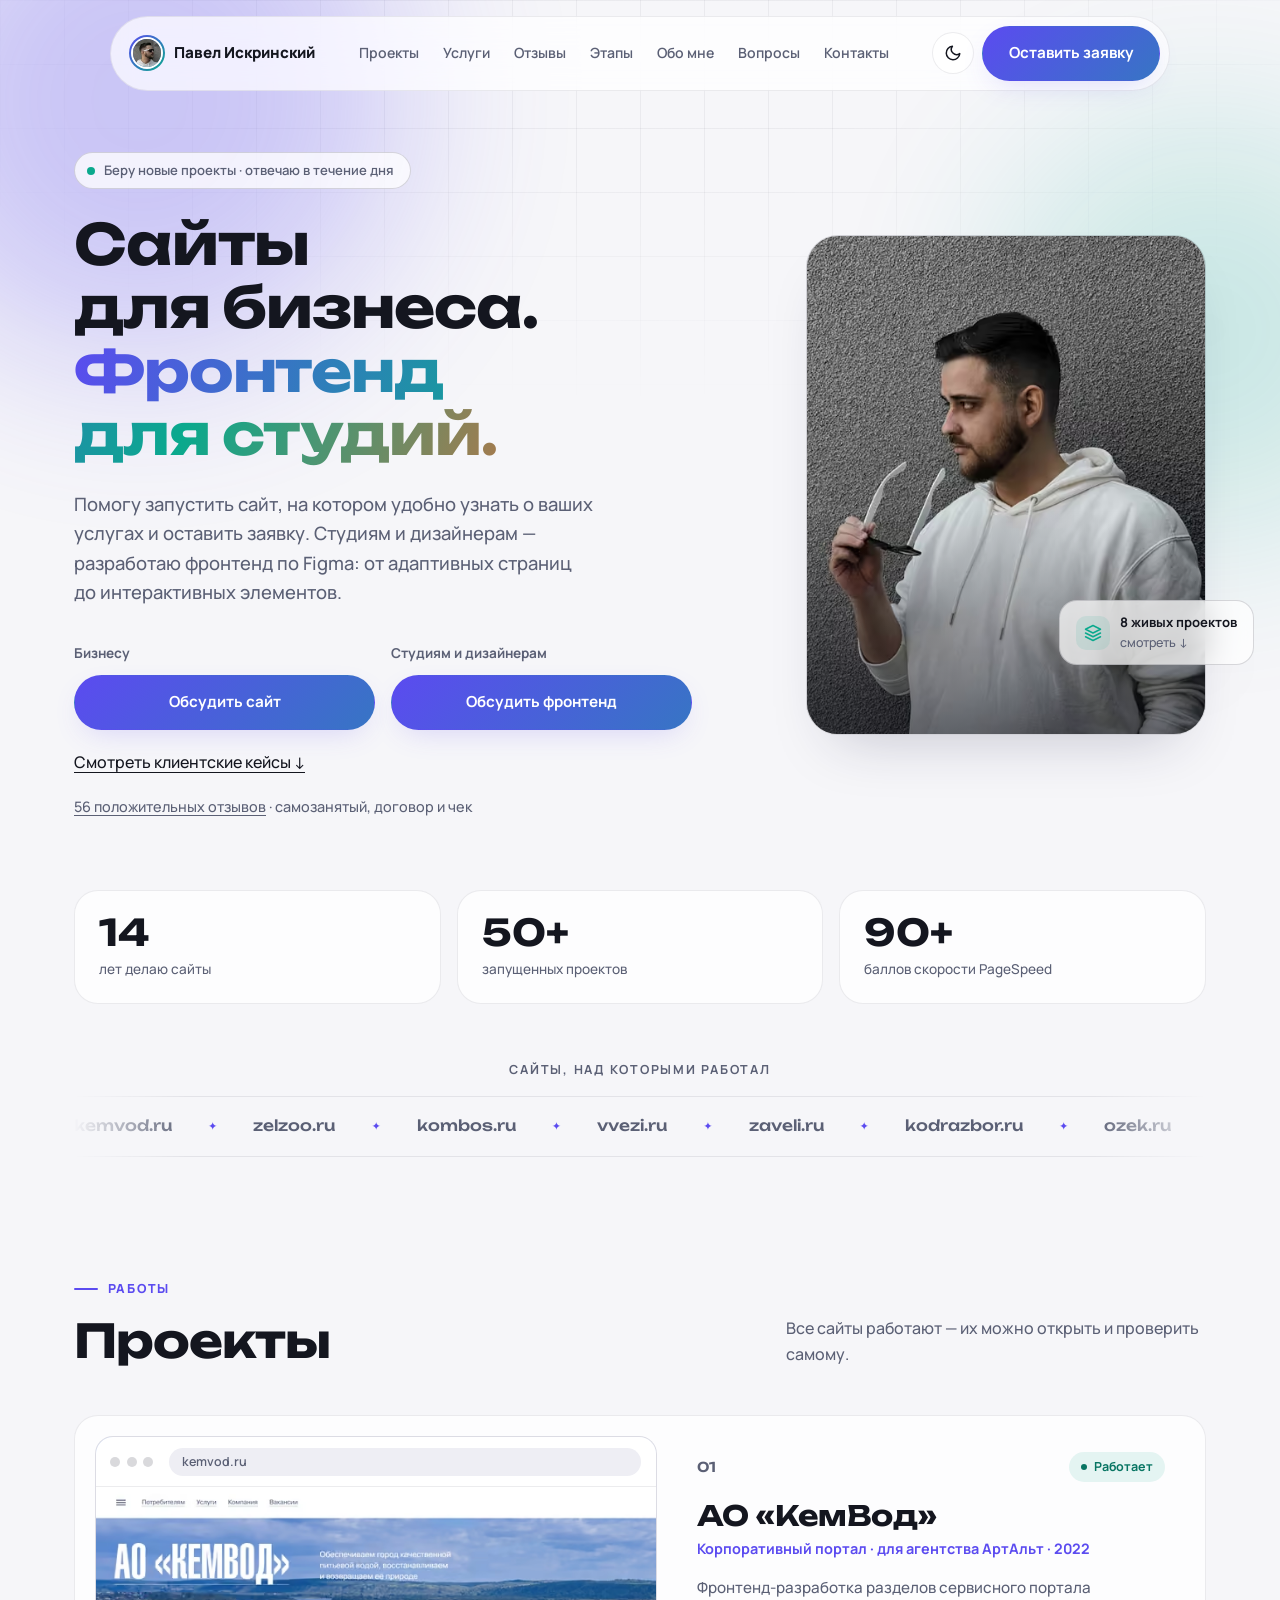
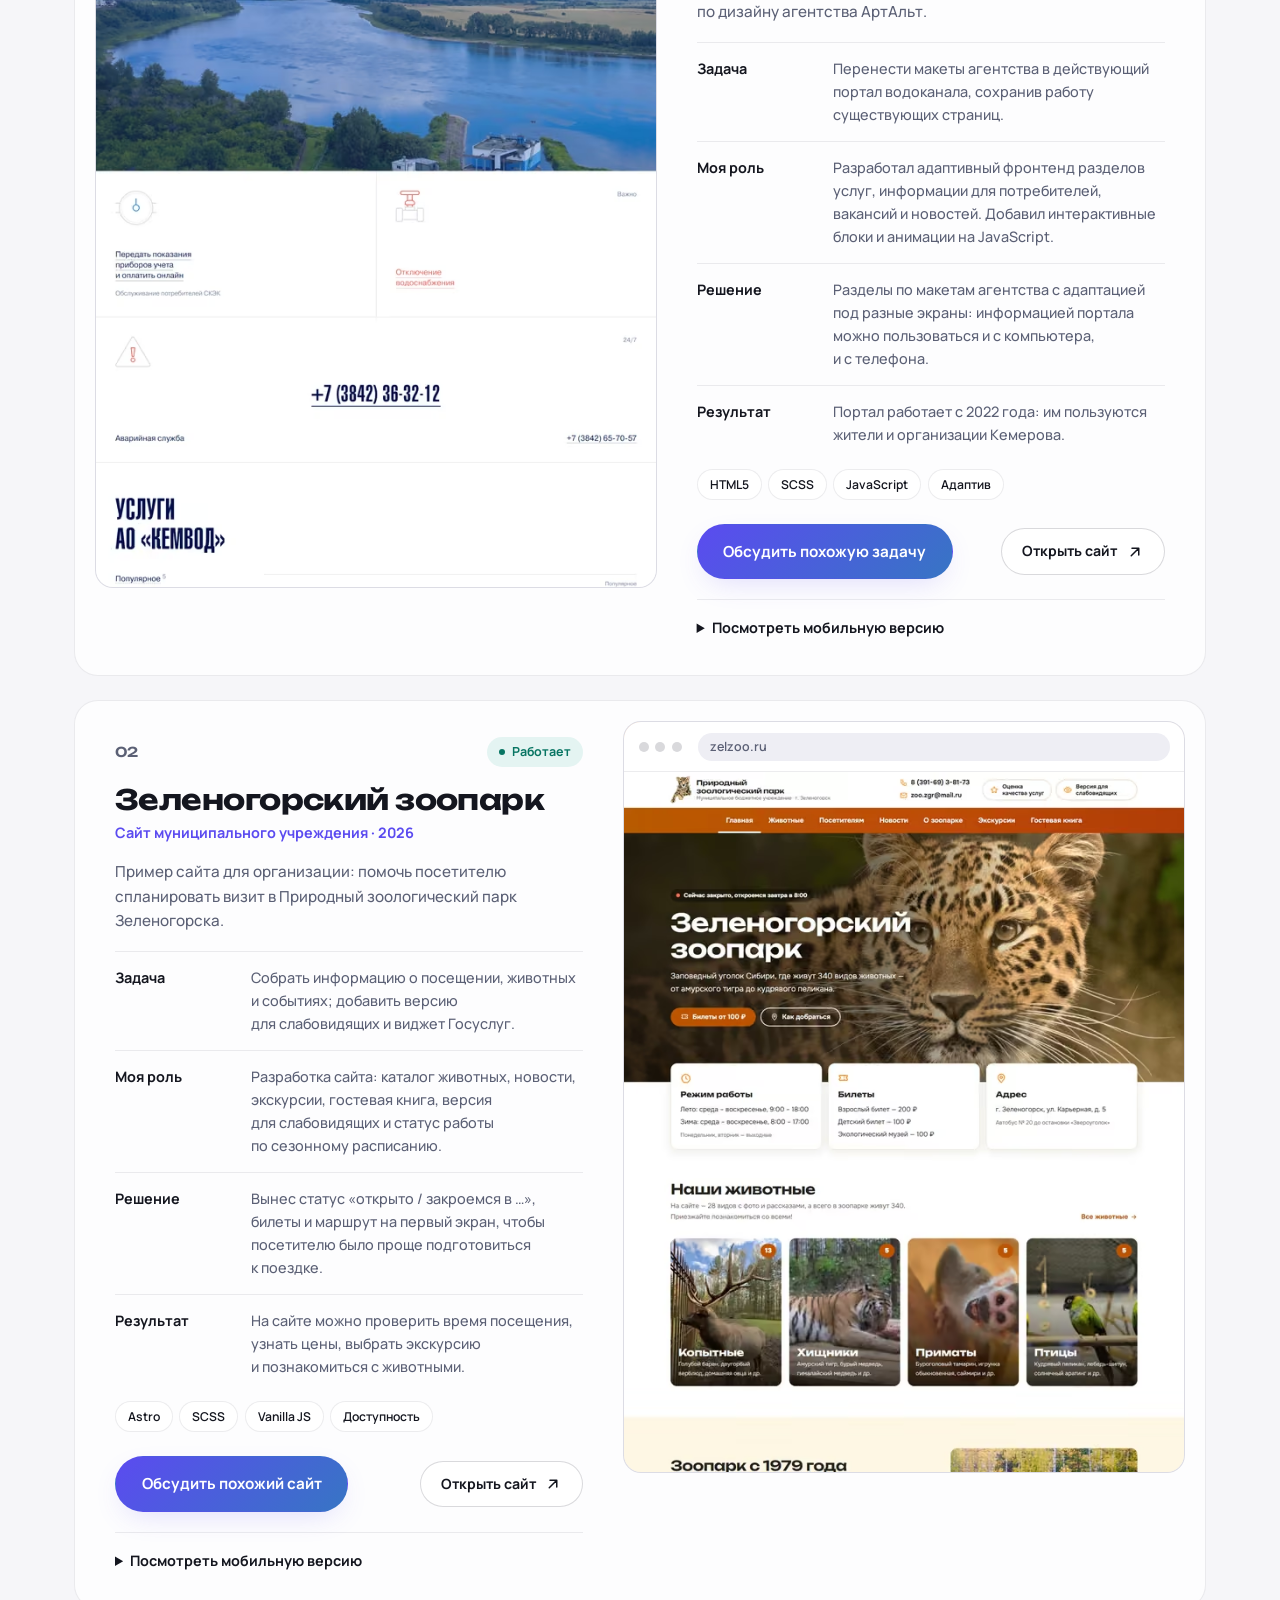
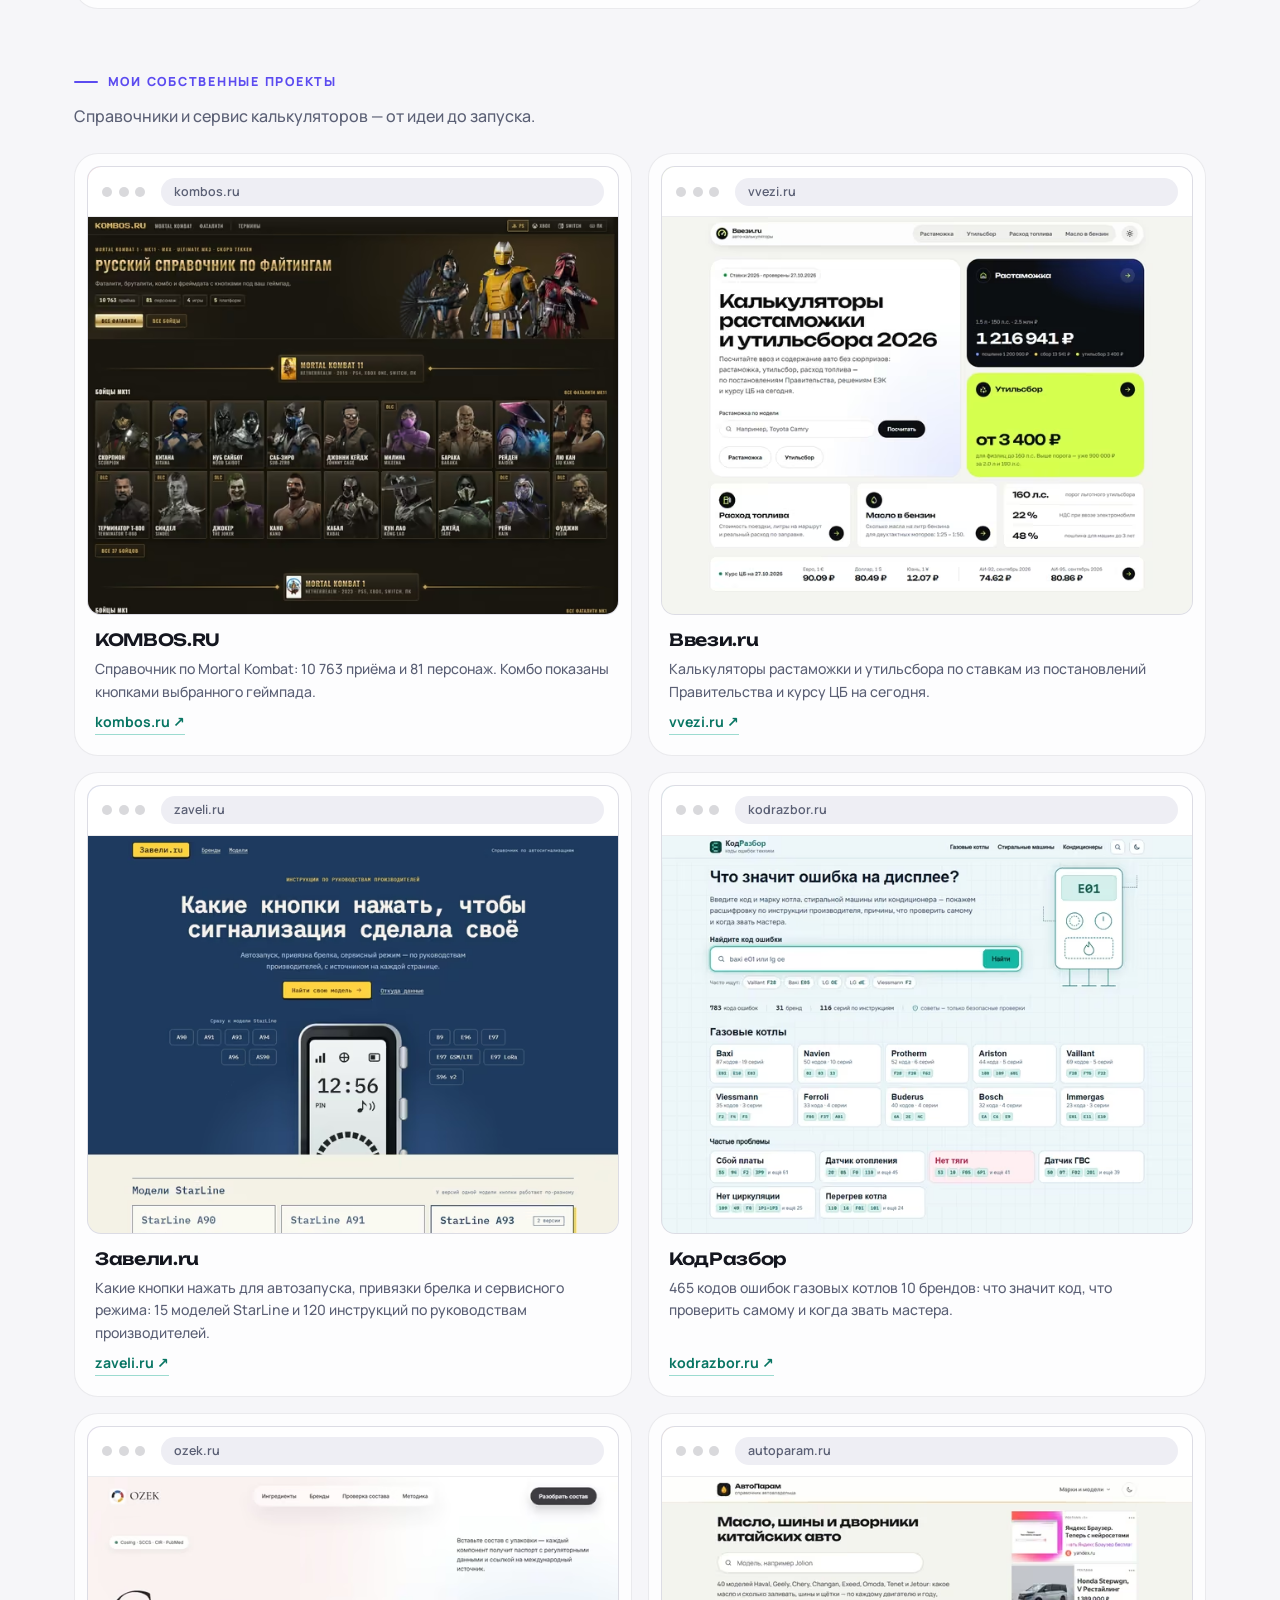
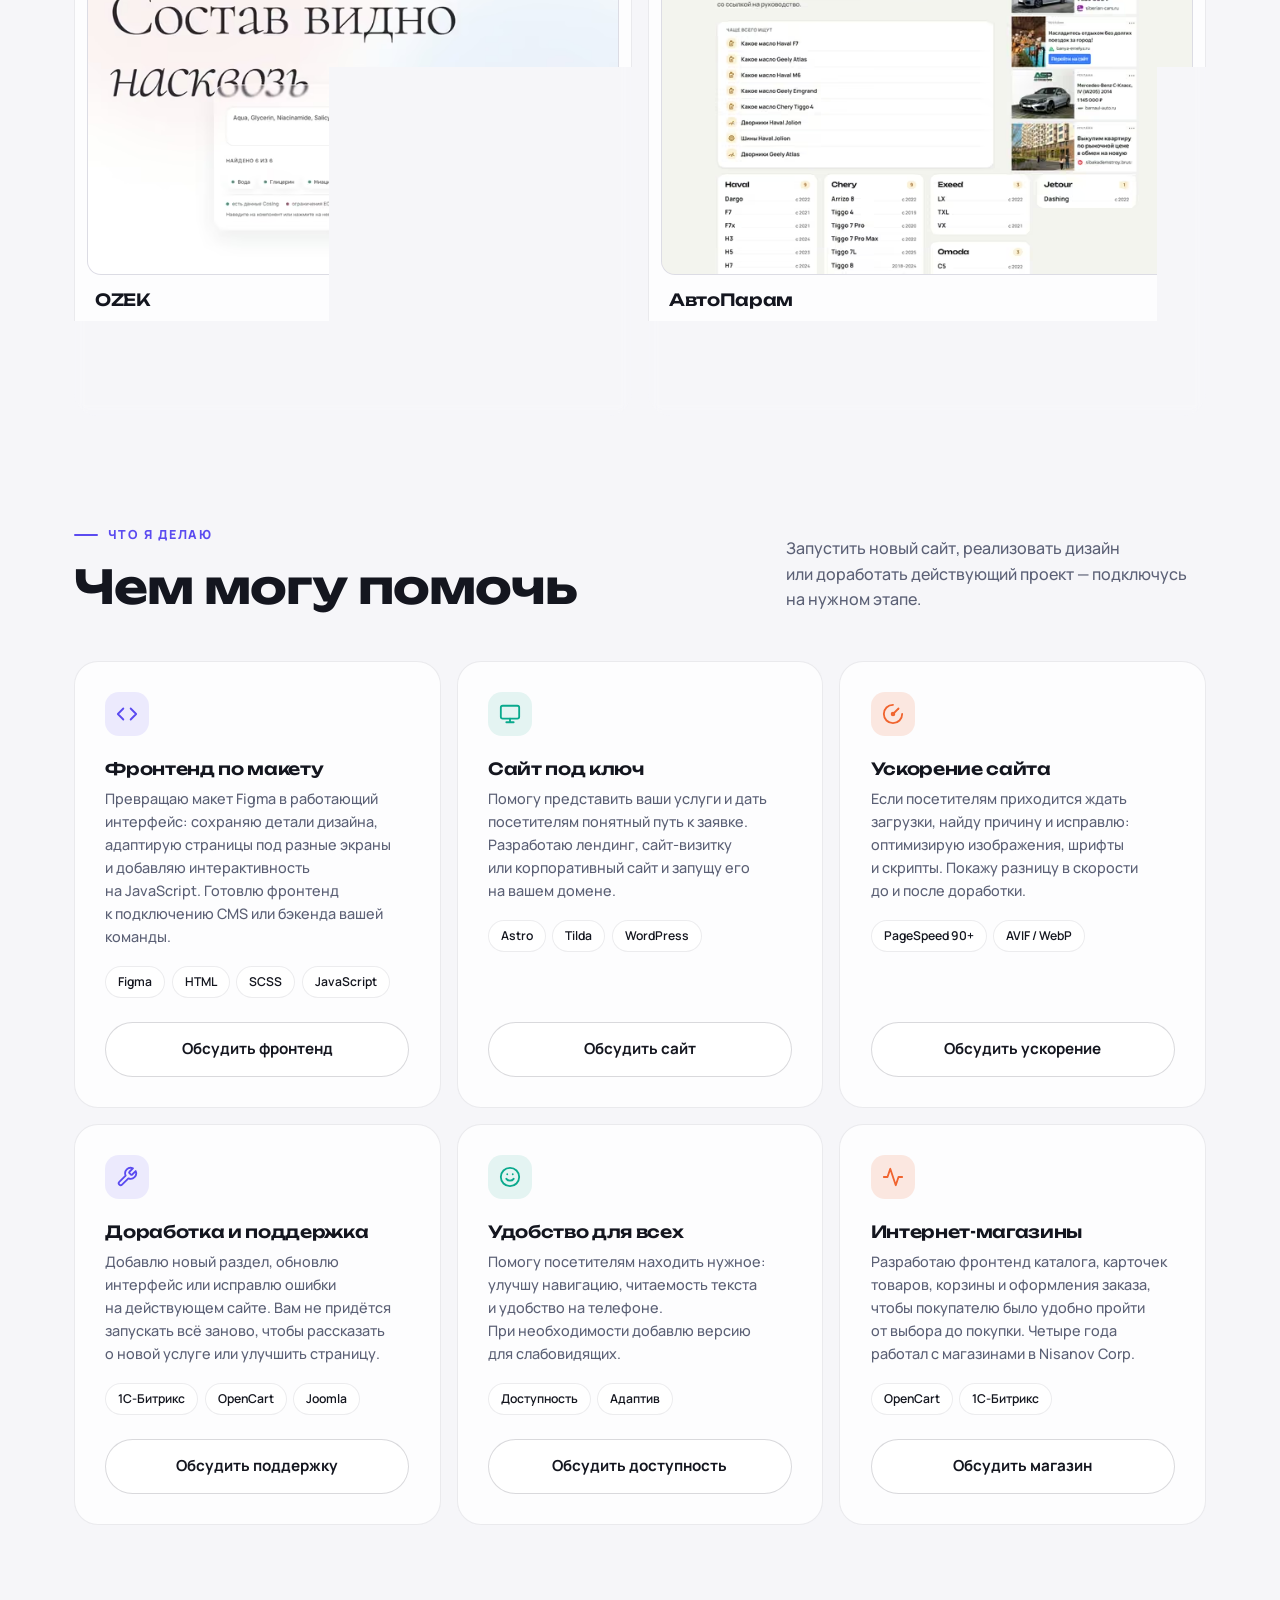
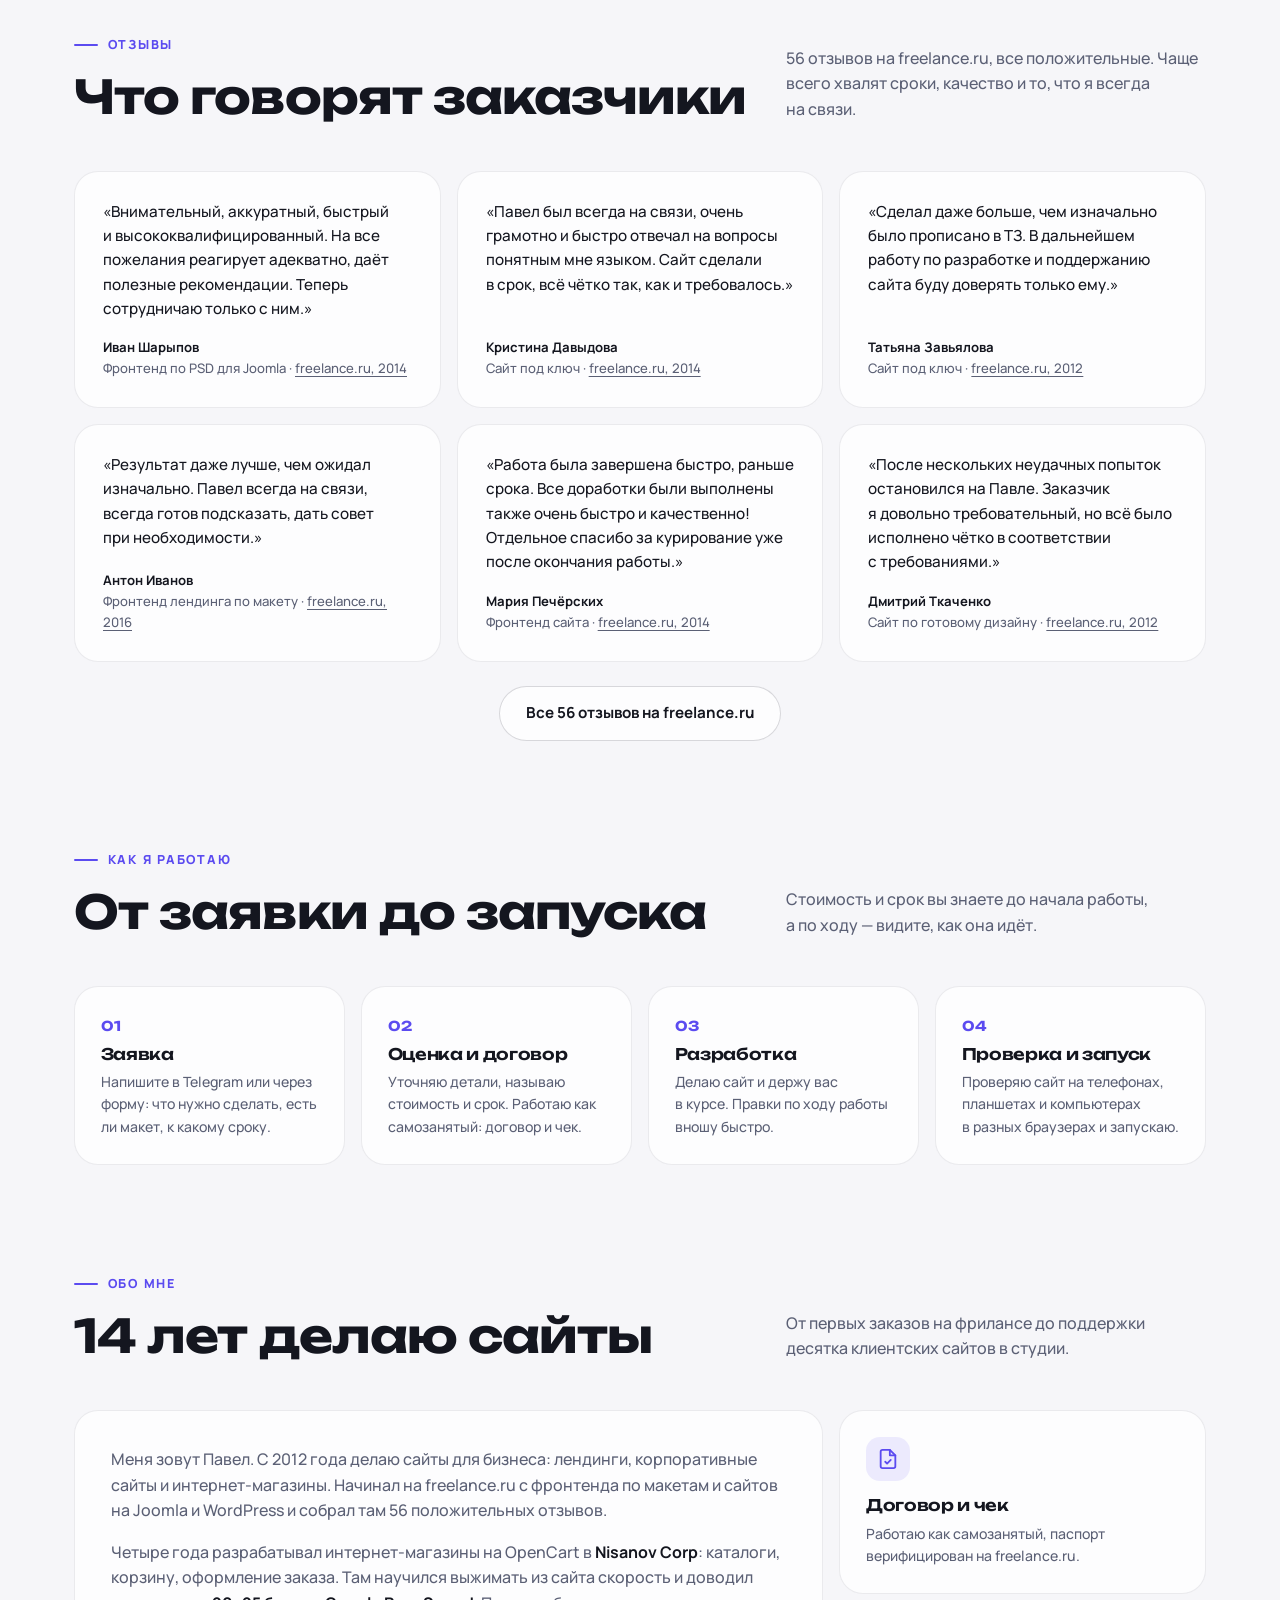
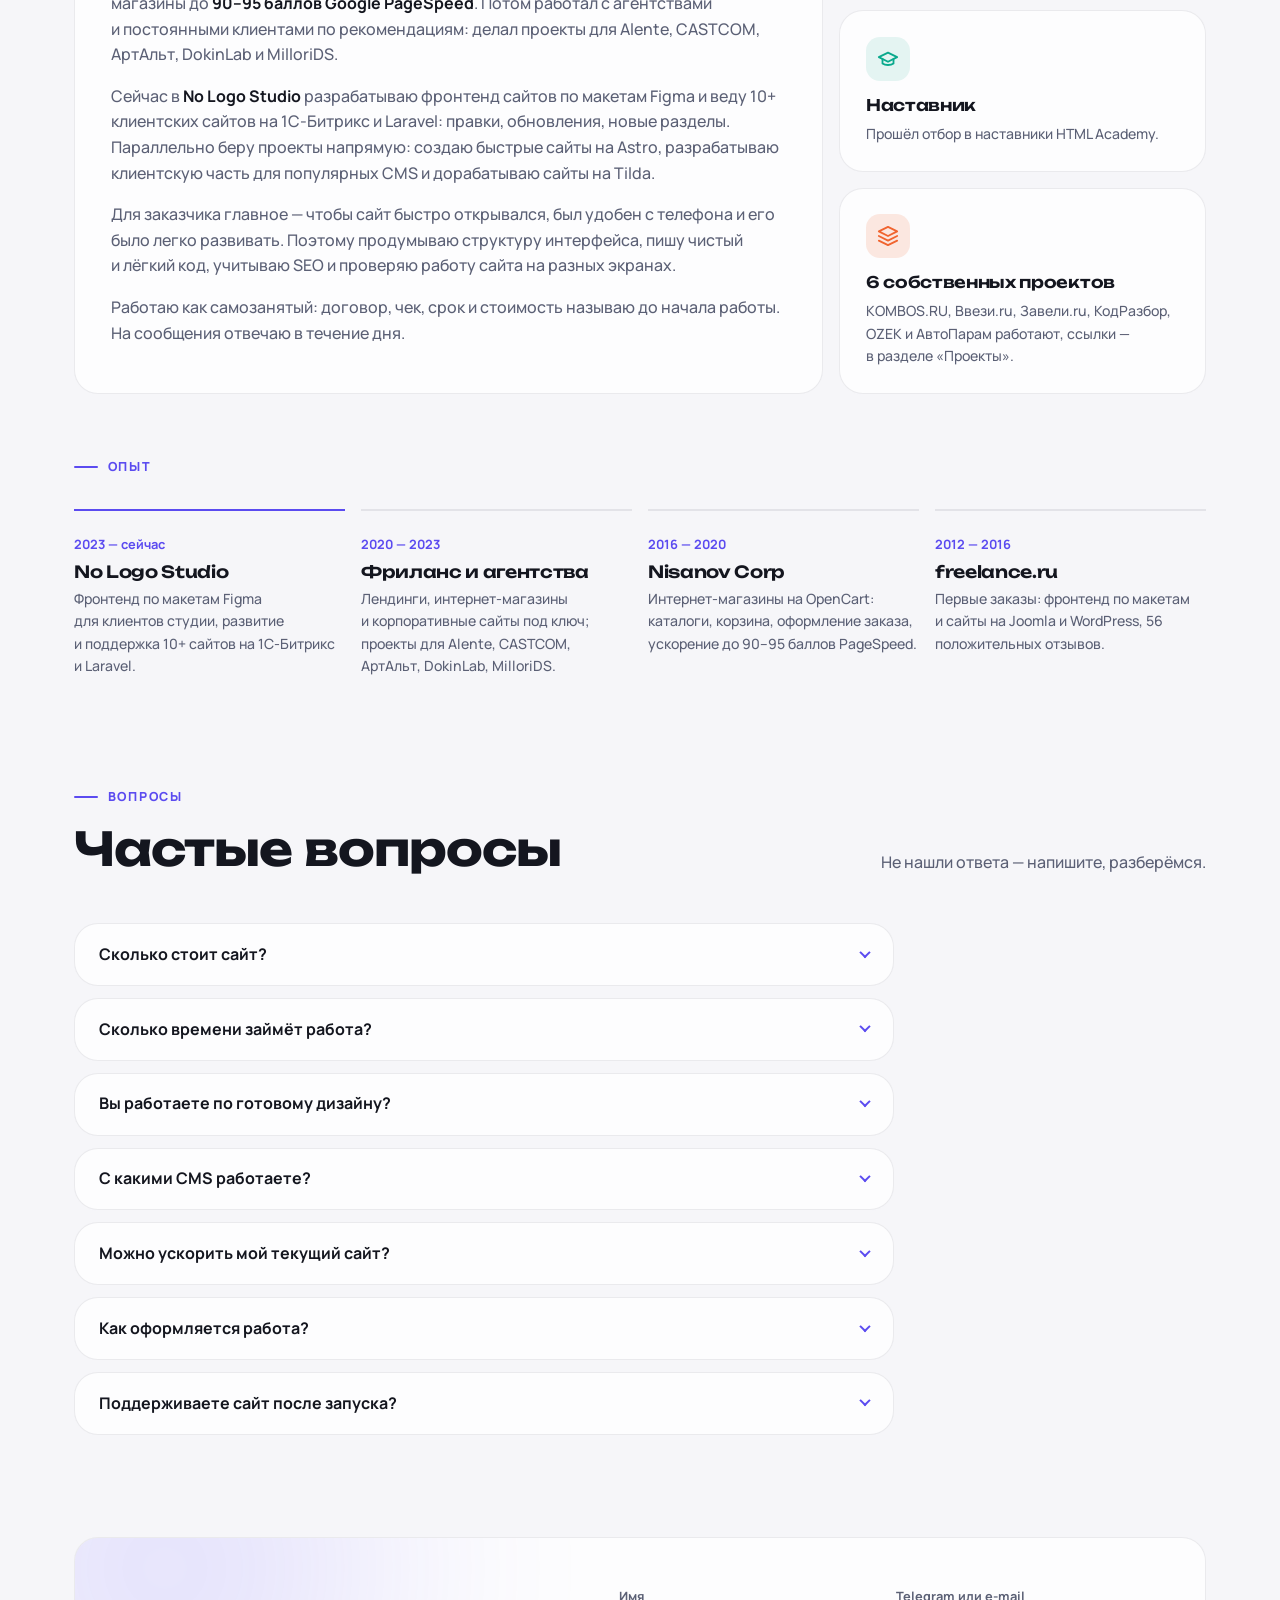
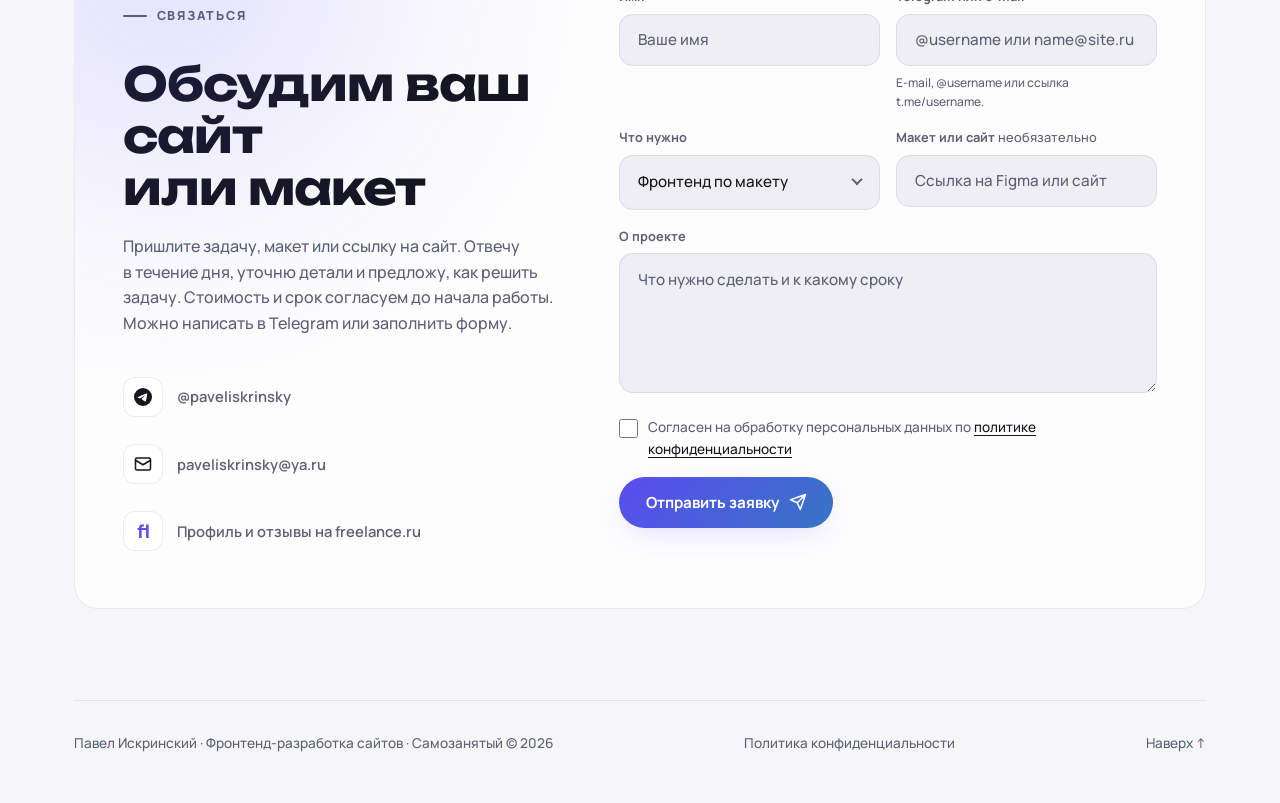
==== index.html @ d99a7ba1 "Initial commit" ====
<!DOCTYPE html>
<html lang="ru">

<head>
  <meta charset="UTF-8" />
  <meta name="viewport" content="width=device-width, initial-scale=1.0" />
  <meta name="yandex-verification" content="9e1ea6bf9543cc54" />
  <title>Павел Искринский — фронтенд-разработчик</title>
  <meta name="description"
    content="Фронтенд-разработка сайтов для бизнеса и студий: адаптивные интерфейсы по Figma, JavaScript, сайты под ключ, доработка и поддержка. 14 лет опыта." />
  <link rel="canonical" href="https://paveliskrinsky.github.io/" />
  <meta property="og:type" content="website" />
  <meta property="og:locale" content="ru_RU" />
  <meta property="og:site_name" content="Павел Искринский" />
  <meta property="og:url" content="https://paveliskrinsky.github.io/" />
  <meta property="og:title" content="Павел Искринский — фронтенд-разработчик" />
  <meta property="og:description" content="Фронтенд для бизнеса и студий: сайты под ключ, адаптивные интерфейсы по Figma, JavaScript и поддержка действующих сайтов. 14 лет опыта." />
  <meta property="og:image" content="https://paveliskrinsky.github.io/img/og.jpg" />
  <meta property="og:image:width" content="1200" />
  <meta property="og:image:height" content="630" />
  <meta property="og:image:alt" content="Павел Искринский — фронтенд-разработчик" />
  <meta name="twitter:card" content="summary_large_image" />
  <script type="application/ld+json">
    {
      "@context": "https://schema.org",
      "@type": "Person",
      "name": "Павел Искринский",
      "jobTitle": "Фронтенд-разработчик",
      "url": "https://paveliskrinsky.github.io/",
      "image": "https://paveliskrinsky.github.io/img/avatar-800.jpg",
      "email": "mailto:paveliskrinsky@ya.ru",
      "address": { "@type": "PostalAddress", "addressLocality": "Новосибирск", "addressCountry": "RU" },
      "knowsAbout": ["HTML", "CSS", "SCSS", "JavaScript", "Astro", "Figma", "1С-Битрикс"],
      "sameAs": [
        "https://github.com/paveliskrinsky",
        "https://t.me/paveliskrinsky",
        "https://career.habr.com/paveliskrinsky",
        "https://novosibirsk.hh.ru/resume/5fbd71fcff112b6d4a0039ed1f4979586a6947"
      ]
    }
  </script>
  <script type="application/ld+json">
    {
      "@context": "https://schema.org",
      "@type": "FAQPage",
      "mainEntity": [
        {
          "@type": "Question",
          "name": "Сколько стоит сайт?",
          "acceptedAnswer": {
            "@type": "Answer",
            "text": "Зависит от объёма: сколько страниц, насколько сложный дизайн, нужны ли интеграции. Пришлите задачу или макет — назову стоимость и срок до начала работы."
          }
        },
        {
          "@type": "Question",
          "name": "Сколько времени займёт работа?",
          "acceptedAnswer": {
            "@type": "Answer",
            "text": "Срок называю вместе со стоимостью и придерживаюсь его — в отзывах заказчики чаще всего отмечают, что всё сделано в срок."
          }
        },
        {
          "@type": "Question",
          "name": "Вы работаете по готовому дизайну?",
          "acceptedAnswer": {
            "@type": "Answer",
            "text": "Да, разрабатываю клиентскую часть сайта по макетам Figma и Photoshop: адаптивные страницы, интерфейсы и интерактивные элементы. Если макета пока нет, напишите, обсудим варианты."
          }
        },
        {
          "@type": "Question",
          "name": "С какими CMS работаете?",
          "acceptedAnswer": {
            "@type": "Answer",
            "text": "Разрабатываю фронтенд по макетам и готовлю клиентскую часть для интеграции с 1С-Битрикс, Laravel, OpenCart, WordPress и Joomla. Создаю быстрые статические сайты на Astro и дорабатываю сайты на Tilda."
          }
        },
        {
          "@type": "Question",
          "name": "Можно ускорить мой текущий сайт?",
          "acceptedAnswer": {
            "@type": "Answer",
            "text": "Да. Разбираю, что мешает загрузке, и исправляю. Интернет-магазины в Nisanov Corp доводил до 90–95 баллов Google PageSpeed."
          }
        },
        {
          "@type": "Question",
          "name": "Как оформляется работа?",
          "acceptedAnswer": {
            "@type": "Answer",
            "text": "Работаю как самозанятый: заключаем договор, после оплаты вы получаете чек. Живу в Новосибирске и работаю удалённо с заказчиками из любого города."
          }
        },
        {
          "@type": "Question",
          "name": "Поддерживаете сайт после запуска?",
          "acceptedAnswer": {
            "@type": "Answer",
            "text": "Да: правки, обновления и новые разделы. С частью заказчиков работаю годами."
          }
        }
      ]
    }
  </script>
  <link rel="icon" href="favicon.ico" sizes="48x48" />
  <link rel="icon" href="favicon.svg" type="image/svg+xml" />
  <link rel="apple-touch-icon" href="apple-touch-icon.png" />
  <link rel="manifest" href="site.webmanifest" />
  <meta name="theme-color" content="#0f1117" />
  <link rel="preload" href="fonts/unbounded-cyrillic.woff2" as="font" type="font/woff2" crossorigin />
  <link rel="preload" as="image" type="image/avif" imagesrcset="img/avatar-480.avif 480w, img/avatar-560.avif 560w, img/avatar-800.avif 800w" imagesizes="(max-width: 1000px) 300px, 400px" media="(min-width: 641px)" fetchpriority="high" />

  <!-- Yandex.Metrika counter -->
  <script>
    (function (m, e, t, r, i, k, a) {
      m[i] = m[i] || function () { (m[i].a = m[i].a || []).push(arguments) };
      m[i].l = 1 * new Date();
      for (var j = 0; j < document.scripts.length; j++) { if (document.scripts[j].src === r) { return; } }
      k = e.createElement(t), a = e.getElementsByTagName(t)[0], k.async = 1, k.src = r, a.parentNode.insertBefore(k, a)
    })(window, document, 'script', 'https://mc.yandex.ru/metrika/tag.js?id=113365152', 'ym');
    ym(113365152, 'init', { ssr: true, webvisor: true, clickmap: true, ecommerce: "dataLayer", referrer: document.referrer, url: location.href, accurateTrackBounce: true, trackLinks: true });
  </script>
  <!-- /Yandex.Metrika counter -->

  <script>
    document.documentElement.classList.add('js');
    try {
      const t = localStorage.getItem('theme');
      if (t === 'light' || t === 'dark') document.documentElement.dataset.theme = t;
    } catch (e) {}
  </script>

  <style>
    @font-face {
      font-family: 'Manrope';
      font-style: normal;
      font-weight: 500 800;
      font-display: swap;
      src: url(fonts/manrope-cyrillic.woff2) format('woff2');
      unicode-range: U+0301, U+0400-045F, U+0490-0491, U+04B0-04B1, U+2116;
    }

    @font-face {
      font-family: 'Manrope';
      font-style: normal;
      font-weight: 500 800;
      font-display: swap;
      src: url(fonts/manrope-latin.woff2) format('woff2');
      unicode-range: U+0000-00FF, U+0131, U+0152-0153, U+02BB-02BC, U+02C6, U+02DA, U+02DC, U+0304, U+0308, U+0329, U+2000-206F, U+20AC, U+2122, U+2191, U+2193, U+2212, U+2215, U+FEFF, U+FFFD;
    }

    @font-face {
      font-family: 'Unbounded';
      font-style: normal;
      font-weight: 500 700;
      font-display: swap;
      src: url(fonts/unbounded-cyrillic.woff2) format('woff2');
      unicode-range: U+0301, U+0400-045F, U+0490-0491, U+04B0-04B1, U+2116;
    }

    @font-face {
      font-family: 'Unbounded';
      font-style: normal;
      font-weight: 500 700;
      font-display: swap;
      src: url(fonts/unbounded-latin.woff2) format('woff2');
      unicode-range: U+0000-00FF, U+0131, U+0152-0153, U+02BB-02BC, U+02C6, U+02DA, U+02DC, U+0304, U+0308, U+0329, U+2000-206F, U+20AC, U+2122, U+2191, U+2193, U+2212, U+2215, U+FEFF, U+FFFD;
    }

    @font-face {
      font-family: 'Manrope Fallback';
      src: local('Arial');
      size-adjust: 103.06%;
      ascent-override: 103.44%;
      descent-override: 29.11%;
      line-gap-override: 0%;
    }

    @font-face {
      font-family: 'Unbounded Fallback';
      src: local('Arial');
      size-adjust: 141.22%;
      ascent-override: 70.46%;
      descent-override: 17.35%;
      line-gap-override: 0%;
    }

    :root {
      color-scheme: dark;
      --bg: light-dark(#f6f6f9, #0f1117);
      --bg-soft: light-dark(#eeeef4, #13161f);
      --surface: light-dark(rgba(255, 255, 255, .75), rgba(255, 255, 255, .035));
      --surface-strong: light-dark(#ffffff, #171b26);
      --border: light-dark(rgba(20, 22, 40, .08), rgba(255, 255, 255, .08));
      --border-strong: light-dark(rgba(20, 22, 40, .16), rgba(255, 255, 255, .16));
      --text: light-dark(#14161f, #eef0f6);
      --muted: light-dark(#5b6075, #9097ab);
      --accent: light-dark(#5b4bf0, #8b7bff);
      --accent2: light-dark(#0aa98d, #2fe0c0);
      --accent2-text: light-dark(#087563, #2fe0c0);
      --accent3: light-dark(#f0642f, #ff8a5c);
      --accent-soft: light-dark(rgba(91, 75, 240, .1), rgba(139, 123, 255, .14));
      --accent2-soft: light-dark(rgba(10, 169, 141, .1), rgba(47, 224, 192, .12));
      --glow: light-dark(rgba(91, 75, 240, .22), rgba(139, 123, 255, .35));
      --nav-bg: light-dark(rgba(255, 255, 255, .72), rgba(19, 22, 31, .72));
      --grid-line: light-dark(rgba(20, 22, 40, .05), rgba(255, 255, 255, .045));
      --shadow: 0 30px 60px -30px light-dark(rgba(30, 30, 70, .25), rgba(0, 0, 0, .6));
      --on-accent: #ffffff;
      --btn-from: #5b4bf0;
      --btn-to: light-dark(#3775c4, #3556e0);
      --radius: 24px;
      --radius-sm: 14px;
      --ease: cubic-bezier(.2, .7, .2, 1);
      --max-w: 1180px;
      --font-head: 'Unbounded', 'Unbounded Fallback', 'Manrope', system-ui, sans-serif;
    }

    @media (prefers-color-scheme: light) {
      :root:not([data-theme="dark"]) {
        color-scheme: light;
      }
    }

    :root[data-theme="light"] {
      color-scheme: light;
    }

    *,
    *::before,
    *::after {
      box-sizing: border-box;
      margin: 0;
      padding: 0;
    }

    html {
      scroll-behavior: smooth;
      scroll-padding-top: 6rem;
    }

    @supports not selector(::-webkit-scrollbar) {
      * {
        scrollbar-width: thin;
        scrollbar-color: color-mix(in srgb, var(--accent) 60%, var(--bg)) var(--bg);
      }
    }

    ::-webkit-scrollbar {
      width: 10px;
      height: 10px;
    }

    ::-webkit-scrollbar-track {
      background: var(--bg);
    }

    ::-webkit-scrollbar-thumb {
      background: linear-gradient(180deg, var(--accent), var(--accent2));
      border: 2px solid var(--bg);
      border-radius: 999px;
    }

    ::-webkit-scrollbar-thumb:hover {
      background: linear-gradient(180deg, color-mix(in srgb, var(--accent) 80%, var(--text)), color-mix(in srgb, var(--accent2) 80%, var(--text)));
    }

    ::-webkit-scrollbar-corner {
      background: var(--bg);
    }

    body {
      font-family: 'Manrope', 'Manrope Fallback', system-ui, -apple-system, 'Segoe UI', sans-serif;
      background: var(--bg);
      color: var(--text);
      font-weight: 500;
      line-height: 1.6;
      -webkit-font-smoothing: antialiased;
      overflow-x: hidden;
    }

    a {
      color: inherit;
      text-decoration: none;
    }

    img {
      display: block;
      max-width: 100%;
      height: auto;
    }

    ul,
    ol {
      list-style: none;
    }

    ::selection {
      background: var(--accent);
      color: light-dark(#ffffff, #0f1117);
    }

    :focus-visible {
      outline: 2px solid var(--accent);
      outline-offset: 3px;
      border-radius: 8px;
    }

    .skip-link {
      position: fixed;
      top: .75rem;
      left: .75rem;
      z-index: 200;
      padding: .7rem 1.1rem;
      border-radius: 999px;
      background: var(--surface-strong);
      color: var(--text);
      font-weight: 700;
      box-shadow: var(--shadow);
      translate: 0 -200%;
    }

    .skip-link:focus {
      translate: 0 0;
    }

    main:focus {
      outline: none;
    }

    .page-bg {
      position: fixed;
      inset: 0;
      z-index: -1;
      pointer-events: none;
      background-image:
        linear-gradient(var(--grid-line) 1px, transparent 1px),
        linear-gradient(90deg, var(--grid-line) 1px, transparent 1px);
      background-size: 64px 64px;
      mask-image: radial-gradient(ellipse 80% 60% at 50% 0%, #000 30%, transparent 75%);
      -webkit-mask-image: radial-gradient(ellipse 80% 60% at 50% 0%, #000 30%, transparent 75%);
    }

    .container {
      max-width: var(--max-w);
      margin: 0 auto;
      padding-inline: 1.5rem;
    }

    nav {
      position: fixed;
      top: 1rem;
      left: 50%;
      transform: translateX(-50%);
      z-index: 100;
      width: min(calc(100% - 3rem), 1060px);
      display: flex;
      align-items: center;
      justify-content: space-between;
      gap: 1rem;
      padding: .55rem .55rem .55rem 1.1rem;
      background: var(--nav-bg);
      backdrop-filter: blur(18px) saturate(1.4);
      -webkit-backdrop-filter: blur(18px) saturate(1.4);
      border: 1px solid var(--border);
      border-radius: 999px;
      transition: box-shadow .3s var(--ease), border-color .3s var(--ease), top .3s var(--ease);
    }

    nav.scrolled {
      top: .6rem;
      border-color: var(--border-strong);
      box-shadow: var(--shadow);
    }

    .nav-logo {
      display: flex;
      align-items: center;
      gap: .6rem;
      font-weight: 800;
      font-size: .95rem;
      white-space: nowrap;
    }

    .nav-logo-mark {
      width: 36px;
      height: 36px;
      border-radius: 50%;
      padding: 2px;
      flex-shrink: 0;
      background: linear-gradient(135deg, var(--accent), var(--accent2));
    }

    .nav-logo-mark img {
      width: 100%;
      height: 100%;
      border-radius: 50%;
      object-fit: cover;
      border: 2px solid var(--surface-strong);
    }

    .nav-links {
      display: flex;
      gap: .1rem;
    }

    .nav-links a {
      display: block;
      white-space: nowrap;
      padding: .5rem .7rem;
      border-radius: 999px;
      font-size: .88rem;
      font-weight: 600;
      color: var(--muted);
      transition: color .2s, background .2s;
    }

    .nav-links a:hover {
      color: var(--text);
      background: var(--surface);
    }

    .nav-cta {
      padding: .6rem 1.15rem;
      font-size: .85rem;
    }

    .nav-actions {
      display: flex;
      align-items: center;
      gap: .5rem;
    }

    .theme-toggle {
      display: flex;
      align-items: center;
      justify-content: center;
      width: 42px;
      height: 42px;
      flex-shrink: 0;
      color: var(--text);
      background: var(--surface);
      border: 1px solid var(--border);
      border-radius: 50%;
      cursor: pointer;
      transition: border-color .2s, background .2s, color .2s;
    }

    .theme-toggle:hover {
      border-color: var(--border-strong);
      color: var(--accent);
    }

    .theme-toggle svg {
      width: 18px;
      height: 18px;
    }

    .theme-toggle .i-moon {
      display: none;
    }

    :root[data-theme="light"] .theme-toggle .i-sun {
      display: none;
    }

    :root[data-theme="light"] .theme-toggle .i-moon {
      display: block;
    }

    @media (prefers-color-scheme: light) {
      :root:not([data-theme="dark"]) .theme-toggle .i-sun {
        display: none;
      }

      :root:not([data-theme="dark"]) .theme-toggle .i-moon {
        display: block;
      }
    }

    .nav-burger {
      display: none;
      background: var(--surface);
      border: 1px solid var(--border);
      border-radius: 50%;
      cursor: pointer;
      flex-direction: column;
      justify-content: center;
      align-items: center;
      gap: 4px;
      width: 42px;
      height: 42px;
    }

    .nav-burger span {
      display: block;
      width: 18px;
      height: 2px;
      background: var(--text);
      border-radius: 2px;
      transition: transform .3s ease, opacity .3s ease;
    }

    .nav-burger.open span:nth-child(1) {
      transform: translateY(6px) rotate(45deg);
    }

    .nav-burger.open span:nth-child(2) {
      opacity: 0;
    }

    .nav-burger.open span:nth-child(3) {
      transform: translateY(-6px) rotate(-45deg);
    }

    .btn {
      display: inline-flex;
      align-items: center;
      justify-content: center;
      gap: .55rem;
      padding: .9rem 1.6rem;
      border-radius: 999px;
      font-family: inherit;
      font-size: .95rem;
      font-weight: 700;
      cursor: pointer;
      border: 1px solid transparent;
      transition: transform .25s var(--ease), box-shadow .25s var(--ease), background .25s, border-color .25s, color .25s;
      white-space: nowrap;
    }

    .btn svg {
      width: 18px;
      height: 18px;
      transition: transform .25s var(--ease);
    }

    .btn:hover {
      transform: translateY(-2px);
    }

    .btn:hover svg {
      transform: translateX(3px);
    }

    .btn-primary {
      background: linear-gradient(135deg, var(--btn-from), var(--btn-to));
      color: var(--on-accent);
      box-shadow: 0 10px 30px -10px var(--glow);
    }

    .btn-primary:hover {
      box-shadow: 0 16px 40px -10px var(--glow);
    }

    .btn-ghost {
      background: var(--surface);
      border-color: var(--border-strong);
      color: var(--text);
    }

    .btn-ghost:hover {
      border-color: var(--accent);
    }

    #hero {
      position: relative;
      padding: 9.5rem 0 4rem;
      overflow: hidden;
    }

    .orb {
      position: absolute;
      border-radius: 50%;
      filter: blur(90px);
      pointer-events: none;
      opacity: .55;
      animation: float 18s ease-in-out infinite;
    }

    .orb-1 {
      width: 520px;
      height: 520px;
      background: var(--accent);
      top: -160px;
      left: -120px;
      opacity: .28;
    }

    .orb-2 {
      width: 420px;
      height: 420px;
      background: var(--accent2);
      top: 120px;
      right: -140px;
      opacity: .18;
      animation-delay: -6s;
    }

    @keyframes float {

      0%,
      100% {
        transform: translate(0, 0);
      }

      50% {
        transform: translate(40px, 30px);
      }
    }

    .hero-grid {
      position: relative;
      display: grid;
      grid-template-columns: 1.35fr 1fr;
      gap: 3.5rem;
      align-items: center;
    }

    .badge {
      display: inline-flex;
      align-items: center;
      gap: .55rem;
      padding: .45rem 1rem .45rem .75rem;
      border: 1px solid var(--border-strong);
      background: var(--surface);
      border-radius: 999px;
      font-size: .82rem;
      font-weight: 600;
      color: var(--muted);
    }

    .badge .dot {
      width: 8px;
      height: 8px;
      border-radius: 50%;
      background: var(--accent2);
      box-shadow: 0 0 0 0 var(--accent2);
      animation: ping 2s infinite;
    }

    @keyframes ping {
      0% {
        box-shadow: 0 0 0 0 color-mix(in srgb, var(--accent2) 60%, transparent);
      }

      100% {
        box-shadow: 0 0 0 10px transparent;
      }
    }

    h1,
    h2,
    h3,
    h4 {
      font-family: var(--font-head);
      letter-spacing: -0.02em;
      line-height: 1.12;
    }

    h1 {
      font-size: clamp(2.1rem, 4.4vw, 3.7rem);
      font-weight: 700;
      margin: 1.5rem 0 1.5rem;
    }

    .hero-proof {
      margin: 1.25rem 0 0;
      font-size: .9rem;
      color: var(--muted);
    }

    .hero-proof a {
      color: inherit;
      text-decoration: underline;
      text-underline-offset: 3px;
    }

    .sticky-cta {
      display: none;
    }

    @media (max-width: 860px) {
      .sticky-cta {
        display: flex;
        position: fixed;
        left: 1rem;
        right: 1rem;
        bottom: 1rem;
        max-width: 420px;
        margin-inline: auto;
        z-index: 60;
        justify-content: center;
        transform: translateY(160%);
        transition: transform .3s ease;
        box-shadow: 0 8px 30px rgb(0 0 0 / .35);
      }

      .scrolled .sticky-cta {
        transform: none;
      }

      body > footer {
        padding-bottom: 6.5rem;
      }
    }

    .gradient-text {
      background: linear-gradient(110deg, var(--accent) 0%, var(--accent2) 60%, var(--accent3) 120%);
      -webkit-background-clip: text;
      background-clip: text;
      -webkit-text-fill-color: transparent;
    }

    .hero-sub {
      font-size: clamp(1rem, 1.6vw, 1.15rem);
      color: var(--muted);
      max-width: 560px;
      margin-bottom: 2.25rem;
    }

    .hero-paths {
      display: grid;
      grid-template-columns: repeat(2, minmax(0, 1fr));
      gap: 1rem;
    }

    .hero-path p {
      margin-bottom: .6rem;
      font-size: .85rem;
      font-weight: 700;
      color: var(--muted);
    }

    .hero-path .btn {
      width: 100%;
    }

    .hero-work-link {
      display: inline-block;
      margin-top: 1.25rem;
      color: var(--text);
      text-decoration: underline;
      text-underline-offset: 4px;
    }

    .hero-visual {
      position: relative;
      justify-self: end;
      width: 100%;
      max-width: 400px;
    }

    .hero-photo {
      position: relative;
      border-radius: 32px;
      overflow: hidden;
      border: 1px solid var(--border-strong);
      aspect-ratio: 4 / 5;
      box-shadow: var(--shadow);
    }

    .hero-photo::after {
      content: '';
      position: absolute;
      inset: 0;
      background: linear-gradient(180deg, transparent 55%, rgba(10, 12, 20, .55));
    }

    .hero-photo img {
      width: 100%;
      height: 100%;
      object-fit: cover;
      object-position: center top;
    }

    .chip {
      position: absolute;
      display: flex;
      align-items: center;
      gap: .6rem;
      padding: .7rem 1rem;
      border-radius: 18px;
      background: var(--nav-bg);
      backdrop-filter: blur(16px);
      -webkit-backdrop-filter: blur(16px);
      border: 1px solid var(--border-strong);
      box-shadow: var(--shadow);
      font-size: .82rem;
      font-weight: 700;
      z-index: 2;
      animation: bob 6s ease-in-out infinite;
    }

    .chip small {
      display: block;
      font-weight: 500;
      color: var(--muted);
      font-size: .78rem;
    }

    .chip-icon {
      width: 34px;
      height: 34px;
      border-radius: 10px;
      display: grid;
      place-items: center;
      background: var(--accent-soft);
      color: var(--accent);
      flex-shrink: 0;
    }

    .chip-icon svg {
      width: 18px;
      height: 18px;
    }

    .chip-2 {
      bottom: 14%;
      right: -12%;
      animation-delay: -3s;
    }

    .chip-2 .chip-icon {
      background: var(--accent2-soft);
      color: var(--accent2);
    }

    @keyframes bob {

      0%,
      100% {
        transform: translateY(0);
      }

      50% {
        transform: translateY(-10px);
      }
    }

    .hero-stats {
      display: grid;
      grid-template-columns: repeat(3, 1fr);
      gap: 1rem;
      margin-top: 4.5rem;
      position: relative;
    }

    .stat {
      padding: 1.4rem 1.5rem;
    }

    .stat-num {
      font-family: var(--font-head);
      font-size: clamp(1.7rem, 3vw, 2.3rem);
      font-weight: 700;
      line-height: 1;
      margin-bottom: .5rem;
    }

    .stat-label {
      font-size: .85rem;
      color: var(--muted);
    }

    .clients {
      margin-top: 3.5rem;
      text-align: center;
    }

    .clients-label {
      margin-bottom: 1rem;
      font-family: inherit;
      font-size: .78rem;
      font-weight: 700;
      letter-spacing: .14em;
      line-height: 1.6;
      text-transform: uppercase;
      color: var(--muted);
    }

    .clients-marquee {
      overflow: hidden;
      padding: 1.1rem 0;
      border-block: 1px solid var(--border);
      mask-image: linear-gradient(90deg, transparent, #000 10%, #000 90%, transparent);
      -webkit-mask-image: linear-gradient(90deg, transparent, #000 10%, #000 90%, transparent);
    }

    .clients-track {
      display: flex;
      width: max-content;
      animation: marquee 45s linear infinite;
    }

    .clients-marquee:hover .clients-track {
      animation-play-state: paused;
    }

    .clients-list {
      display: flex;
      flex-shrink: 0;
    }

    .clients-list li {
      display: flex;
      align-items: center;
      gap: 2.25rem;
      padding-right: 2.25rem;
      font-family: var(--font-head);
      font-size: .95rem;
      font-weight: 500;
      color: var(--muted);
      white-space: nowrap;
    }

    .clients-list li::after {
      content: '✦';
      font-size: .7rem;
      color: var(--accent);
    }

    @keyframes marquee {
      to {
        transform: translateX(-50%);
      }
    }

    section {
      padding: 3.2rem 0;
      position: relative;
    }

    .section-head {
      display: flex;
      align-items: flex-end;
      justify-content: space-between;
      gap: 2rem;
      margin-bottom: 3rem;
      flex-wrap: wrap;
    }

    .section-tag {
      display: inline-flex;
      align-items: center;
      gap: .6rem;
      font-size: .78rem;
      font-weight: 800;
      letter-spacing: .14em;
      text-transform: uppercase;
      color: var(--accent);
      margin-bottom: 1rem;
      font-family: inherit;
      line-height: 1.6;
    }

    .section-tag::before {
      content: '';
      width: 24px;
      height: 2px;
      border-radius: 2px;
      background: currentColor;
    }

    .section-title {
      font-size: clamp(1.8rem, 3.8vw, 2.9rem);
      font-weight: 700;
    }

    .section-desc {
      color: var(--muted);
      max-width: 420px;
    }

    .card {
      position: relative;
      background: var(--surface);
      border: 1px solid var(--border);
      border-radius: var(--radius);
      backdrop-filter: blur(6px);
      -webkit-backdrop-filter: blur(6px);
      transition: border-color .3s var(--ease), translate .4s var(--ease), box-shadow .4s var(--ease);
    }

    .card.spot::before {
      content: '';
      position: absolute;
      inset: 0;
      border-radius: inherit;
      pointer-events: none;
      background: radial-gradient(420px circle at var(--mx, 50%) var(--my, 50%), var(--accent-soft), transparent 45%);
      opacity: 0;
      transition: opacity .3s;
    }

    .card.spot:hover::before {
      opacity: 1;
    }

    .card:hover {
      border-color: var(--border-strong);
    }

    .bento {
      display: grid;
      grid-template-columns: repeat(6, 1fr);
      gap: 1rem;
    }

    .bento-text {
      grid-column: span 4;
      padding: 2.25rem;
    }

    .bento-text p {
      color: var(--muted);
      margin-bottom: 1rem;
    }

    .bento-text p:last-child {
      margin-bottom: 0;
    }

    .bento-text strong {
      color: var(--text);
      font-weight: 700;
    }

    .bento-side {
      grid-column: span 2;
      display: grid;
      gap: 1rem;
    }

    .bento-mini {
      padding: 1.6rem;
      display: flex;
      flex-direction: column;
      gap: .5rem;
    }

    .bento-mini h3 {
      font-size: 1rem;
      font-weight: 600;
    }

    .bento-mini p {
      font-size: .88rem;
      color: var(--muted);
    }

    .icon-box {
      width: 44px;
      height: 44px;
      border-radius: 14px;
      display: grid;
      place-items: center;
      background: var(--accent-soft);
      color: var(--accent);
      margin-bottom: .5rem;
      flex-shrink: 0;
    }

    .icon-box svg {
      width: 22px;
      height: 22px;
    }

    .icon-box--teal {
      background: var(--accent2-soft);
      color: var(--accent2);
    }

    .icon-box--warm {
      background: color-mix(in srgb, var(--accent3) 14%, transparent);
      color: var(--accent3);
    }

    .career {
      display: grid;
      grid-template-columns: repeat(4, 1fr);
      gap: 1rem;
      margin-top: 1rem;
    }

    .career-item {
      padding-top: 1.25rem;
      border-top: 2px solid var(--border);
    }

    .career-item:first-child {
      border-top-color: var(--accent);
    }

    .career-date {
      font-size: .8rem;
      font-weight: 700;
      color: var(--accent);
    }

    .career-item h4 {
      font-size: 1.05rem;
      font-weight: 600;
      margin: .35rem 0 .4rem;
    }

    .career-item p {
      color: var(--muted);
      font-size: .88rem;
    }

    .link-accent {
      color: var(--accent2-text);
      font-weight: 700;
      border-bottom: 1px solid color-mix(in srgb, var(--accent2) 40%, transparent);
      transition: border-color .2s;
    }

    .link-accent:hover {
      border-color: var(--accent2);
    }

    .subhead {
      margin-top: 3.5rem;
    }

    .subhead-desc {
      color: var(--muted);
      margin: -.25rem 0 1.5rem;
    }

    .skills-grid {
      display: grid;
      grid-template-columns: repeat(3, 1fr);
      gap: 1rem;
    }

    .skill-card {
      padding: 1.9rem;
      display: flex;
      flex-direction: column;
      align-items: flex-start;
    }

    .skill-card .tags {
      margin-bottom: 1.5rem;
    }

    .skill-card .btn {
      margin-top: auto;
      width: 100%;
      padding-inline: .75rem;
    }

    .skill-card:hover,
    .bento-mini:hover,
    .stat:hover {
      translate: 0 -4px;
    }

    .skill-card .icon-box {
      margin-bottom: 1rem;
    }

    .skill-card h3 {
      font-size: 1.05rem;
      font-weight: 600;
      margin: .5rem 0 .5rem;
    }

    .skill-card p {
      color: var(--muted);
      font-size: .9rem;
      margin-bottom: 1.1rem;
    }

    .tags {
      display: flex;
      flex-wrap: wrap;
      gap: .4rem;
    }

    .tag {
      font-size: .76rem;
      padding: .32rem .75rem;
      border-radius: 999px;
      border: 1px solid var(--border);
      background: var(--surface);
      color: var(--text);
      font-weight: 600;
    }

    .projects {
      display: grid;
      gap: 1.5rem;
    }

    .project {
      display: grid;
      grid-template-columns: 1.15fr 1fr;
      gap: 2.5rem;
      align-items: stretch;
      padding: 1.25rem;
      overflow: clip;
    }

    .project--flip {
      grid-template-columns: 1fr 1.15fr;
    }

    .project--flip .project-media {
      order: 2;
    }

    .project-media {
      position: sticky;
      top: 6rem;
      display: block;
      border-radius: 18px;
      overflow: hidden;
      background: var(--bg-soft);
      border: 1px solid var(--border);
      isolation: isolate;
      display: flex;
      flex-direction: column;
    }

    .project-media::before {
      content: '';
      position: absolute;
      inset: -40%;
      z-index: -1;
      background: radial-gradient(circle at 30% 30%, var(--p-glow, var(--accent)) 0%, transparent 55%);
      opacity: .35;
    }

    .browser-bar {
      display: flex;
      align-items: center;
      gap: .4rem;
      padding: .65rem .9rem;
      background: var(--surface-strong);
      border-bottom: 1px solid var(--border);
    }

    .browser-bar i {
      width: 10px;
      height: 10px;
      border-radius: 50%;
      background: var(--border-strong);
    }

    .browser-url {
      flex: 1;
      margin-left: .6rem;
      padding: .25rem .8rem;
      border-radius: 999px;
      background: var(--bg-soft);
      font-size: .78rem;
      color: var(--muted);
      font-weight: 600;
      overflow: hidden;
      text-overflow: ellipsis;
      white-space: nowrap;
    }

    .project-shot {
      overflow: hidden;
      aspect-ratio: 4 / 3;
      flex: 1;
      min-height: 0;
    }

    .project-shot img {
      width: 100%;
      height: 100%;
      object-fit: cover;
      object-position: top;
    }

    .project-body {
      padding: 1rem 1.25rem 1rem 0;
    }

    .project--flip .project-body {
      padding: 1rem 0 1rem 1.25rem;
    }

    .project-top {
      display: flex;
      align-items: center;
      justify-content: space-between;
      gap: 1rem;
      margin-bottom: 1.1rem;
    }

    .project-num {
      font-family: var(--font-head);
      font-size: .85rem;
      font-weight: 600;
      color: var(--muted);
    }

    .project-status {
      display: inline-flex;
      align-items: center;
      gap: .45rem;
      padding: .3rem .75rem;
      border-radius: 999px;
      font-size: .78rem;
      font-weight: 700;
      background: var(--accent2-soft);
      color: var(--accent2-text);
    }

    .project-status::before {
      content: '';
      width: 6px;
      height: 6px;
      border-radius: 50%;
      background: currentColor;
    }

    .project-body h3 {
      font-size: clamp(1.35rem, 2.4vw, 1.75rem);
      font-weight: 700;
      margin-bottom: .35rem;
    }

    .project-type {
      color: var(--accent);
      font-weight: 700;
      font-size: .9rem;
      margin-bottom: 1rem;
    }

    .project-desc {
      color: var(--muted);
      font-size: .95rem;
      margin-bottom: 1.1rem;
    }

    .case {
      display: grid;
      gap: .9rem;
      margin-bottom: 1.4rem;
      font-size: .9rem;
    }

    .case div {
      display: grid;
      grid-template-columns: 7.5rem 1fr;
      gap: 1rem;
      padding-top: .9rem;
      border-top: 1px solid var(--border);
    }

    .case dt {
      font-weight: 700;
      color: var(--text);
    }

    .case dd {
      color: var(--muted);
    }

    .case-preview {
      margin-top: 1.25rem;
      border-top: 1px solid var(--border);
      padding-top: 1rem;
    }

    .case-preview summary {
      cursor: pointer;
      font-size: .9rem;
      font-weight: 700;
      color: var(--text);
    }

    .case-preview figure {
      max-width: 260px;
      margin: 1rem auto 0;
    }

    .case-preview picture {
      display: block;
    }

    .case-preview img {
      width: 100%;
      height: auto;
      border: 1px solid var(--border-strong);
      border-radius: var(--radius-sm);
    }

    .case-preview figcaption {
      margin-top: .6rem;
      color: var(--muted);
      font-size: .8rem;
      text-align: center;
    }

    @media (min-width: 1001px) {
      .project > .project-media {
        align-self: start;
      }

      .project > .project-media .project-shot {
        aspect-ratio: 4 / 5;
        flex: none;
      }
    }

    .mini-projects {
      display: grid;
      grid-template-columns: repeat(2, 1fr);
      gap: 1rem;
    }

    .mini-project {
      display: flex;
      flex-direction: column;
      padding: .75rem;
      overflow: clip;
    }

    .mini-project .project-media {
      position: relative;
      top: auto;
      border-radius: 14px;
    }

    .mini-project .project-shot {
      flex: none;
    }

    .mini-body {
      display: flex;
      flex-direction: column;
      gap: .5rem;
      flex: 1;
      padding: 1rem .5rem .5rem;
    }

    .mini-body h4 {
      font-size: 1.05rem;
      font-weight: 600;
    }

    .mini-body p {
      color: var(--muted);
      font-size: .88rem;
      flex: 1;
    }

    .mini-body .link-accent {
      align-self: flex-start;
      font-size: .88rem;
    }

    .faq {
      display: grid;
      gap: .75rem;
      max-width: 820px;
    }

    .faq-item summary {
      display: flex;
      align-items: center;
      justify-content: space-between;
      gap: 1rem;
      min-height: 44px;
      padding: 1.1rem 1.5rem;
      font-weight: 700;
      cursor: pointer;
      list-style: none;
    }

    .faq-item summary::-webkit-details-marker {
      display: none;
    }

    .faq-item summary::after {
      content: '';
      flex-shrink: 0;
      width: .5rem;
      height: .5rem;
      border-right: 2px solid var(--accent);
      border-bottom: 2px solid var(--accent);
      rotate: 45deg;
      translate: 0 -.15rem;
      transition: rotate .2s var(--ease), translate .2s var(--ease);
    }

    .faq-item[open] summary::after {
      rotate: 225deg;
      translate: 0 .1rem;
    }

    .faq-item p {
      padding: 0 1.5rem 1.25rem;
      color: var(--muted);
      font-size: .95rem;
    }

    .work-steps {
      display: grid;
      grid-template-columns: repeat(4, 1fr);
      gap: 1rem;
      margin-top: 1rem;
    }

    .work-step {
      padding: 1.6rem;
    }

    .work-step-num {
      font-family: var(--font-head);
      font-size: .85rem;
      font-weight: 700;
      color: var(--accent);
    }

    .work-step h3 {
      font-size: 1rem;
      font-weight: 600;
      margin: .5rem 0 .4rem;
    }

    .work-step p {
      color: var(--muted);
      font-size: .88rem;
    }

    .reviews {
      display: grid;
      grid-template-columns: repeat(3, 1fr);
      gap: 1rem;
    }

    .review {
      padding: 1.75rem;
      display: flex;
      flex-direction: column;
      gap: 1rem;
    }

    .review blockquote {
      font-size: .95rem;
      flex: 1;
    }

    .review figcaption {
      font-size: .82rem;
      color: var(--muted);
    }

    .review figcaption a {
      text-decoration: underline;
      text-underline-offset: 3px;
    }

    .review figcaption strong {
      display: block;
      color: var(--text);
      font-weight: 700;
    }

    .reviews-more {
      display: flex;
      flex-wrap: wrap;
      justify-content: center;
      gap: .75rem;
      margin-top: 1.5rem;
    }

    .reviews-toggle {
      display: none;
    }

    .project-foot {
      display: flex;
      align-items: center;
      justify-content: space-between;
      gap: 1rem;
      flex-wrap: wrap;
      margin-top: 1.5rem;
    }

    .project-link {
      padding: .7rem 1.25rem;
      font-size: .88rem;
    }

    .contact-card {
      display: grid;
      grid-template-columns: 1fr 1.2fr;
      gap: 3rem;
      align-items: start;
      padding: 3rem;
      overflow: clip;
    }

    .contact-info {
      position: sticky;
      top: 6rem;
    }

    .contact-card::after {
      content: '';
      position: absolute;
      width: 420px;
      height: 420px;
      border-radius: 50%;
      background: var(--accent);
      filter: blur(120px);
      opacity: .16;
      top: -180px;
      left: -120px;
      pointer-events: none;
    }

    .contact-info p {
      color: var(--muted);
      margin: 1.25rem 0 2rem;
    }

    .contact-links {
      display: grid;
      gap: .6rem;
    }

    .contact-item {
      display: flex;
      align-items: center;
      gap: .85rem;
      padding: .55rem .6rem;
      margin-inline: -.6rem;
      border-radius: var(--radius-sm);
      color: var(--muted);
      font-size: .92rem;
      font-weight: 600;
      transition: color .2s, background .2s;
    }

    a.contact-item:hover {
      color: var(--text);
      background: var(--surface);
    }

    .contact-item-icon {
      width: 40px;
      height: 40px;
      border-radius: 12px;
      border: 1px solid var(--border);
      background: var(--surface);
      display: grid;
      place-items: center;
      flex-shrink: 0;
      color: var(--text);
      transition: border-color .2s, color .2s;
    }

    .contact-item-icon svg {
      width: 18px;
      height: 18px;
    }

    .contact-item-icon--text {
      font-size: 1.15rem;
      font-weight: 800;
      color: var(--accent);
    }

    a.contact-item:hover .contact-item-icon {
      border-color: var(--accent);
      color: var(--accent);
    }

    form {
      position: relative;
      z-index: 1;
      display: flex;
      flex-direction: column;
      gap: 1rem;
    }

    .form-row {
      display: grid;
      grid-template-columns: 1fr 1fr;
      gap: 1rem;
    }

    label {
      font-size: .8rem;
      font-weight: 700;
      color: var(--muted);
      display: block;
      margin-bottom: .45rem;
    }

    input,
    select,
    textarea {
      width: 100%;
      background: var(--bg-soft);
      border: 1px solid var(--border);
      border-radius: var(--radius-sm);
      padding: .9rem 1.1rem;
      color: var(--text);
      font-size: .95rem;
      font-family: inherit;
      font-weight: 500;
      transition: border-color .2s, box-shadow .2s;
      outline: none;
    }

    input::placeholder,
    textarea::placeholder {
      color: var(--muted);
    }

    input:focus,
    select:focus,
    textarea:focus {
      border-color: var(--accent);
      box-shadow: 0 0 0 4px var(--accent-soft);
    }

    textarea {
      resize: vertical;
      min-height: 140px;
    }

    .form-submit {
      align-self: flex-start;
    }

    .form-trap {
      display: none;
    }

    .form-hint {
      margin-top: .45rem;
      color: var(--muted);
      font-size: .75rem;
    }

    .form-consent {
      display: flex;
      align-items: flex-start;
      gap: .65rem;
      margin: 0;
      font-size: .85rem;
      font-weight: 500;
      cursor: pointer;
    }

    .form-consent input {
      flex-shrink: 0;
      width: 1.15rem;
      height: 1.15rem;
      margin-top: .15rem;
      padding: 0;
      accent-color: var(--accent);
      box-shadow: none;
    }

    .form-consent a {
      color: var(--text);
      text-decoration: underline;
      text-underline-offset: 3px;
    }

    .select {
      position: relative;
    }

    .select-native {
      width: 100%;
    }

    .select.is-enhanced .select-native {
      position: absolute;
      inset: 0;
      opacity: 0;
      pointer-events: none;
    }

    .select-btn {
      display: flex;
      align-items: center;
      justify-content: space-between;
      gap: .75rem;
      width: 100%;
      min-height: 52px;
      padding: .9rem 1.1rem;
      background: var(--bg-soft);
      border: 1px solid var(--border);
      border-radius: var(--radius-sm);
      color: var(--text);
      font: inherit;
      font-size: .95rem;
      font-weight: 500;
      text-align: left;
      cursor: pointer;
      transition: border-color .2s, box-shadow .2s;
    }

    .select-btn:hover {
      border-color: var(--border-strong);
    }

    .select-btn:focus-visible,
    .select.is-open .select-btn {
      border-color: var(--accent);
      box-shadow: 0 0 0 4px var(--accent-soft);
      outline: none;
    }

    .select-btn::after {
      content: '';
      flex-shrink: 0;
      width: .5rem;
      height: .5rem;
      border-right: 2px solid var(--muted);
      border-bottom: 2px solid var(--muted);
      rotate: 45deg;
      translate: 0 -.15rem;
      transition: rotate .2s var(--ease), translate .2s var(--ease);
    }

    .select.is-open .select-btn::after {
      rotate: 225deg;
      translate: 0 .1rem;
    }

    .select-list {
      position: absolute;
      top: calc(100% + .4rem);
      left: 0;
      right: 0;
      z-index: 10;
      padding: .35rem;
      background: var(--surface-strong);
      border: 1px solid var(--border-strong);
      border-radius: var(--radius-sm);
      box-shadow: var(--shadow);
      opacity: 0;
      visibility: hidden;
      translate: 0 -6px;
      transition: opacity .15s var(--ease), translate .15s var(--ease), visibility 0s .15s;
    }

    .select.is-open .select-list {
      opacity: 1;
      visibility: visible;
      translate: 0 0;
      transition-delay: 0s;
    }

    .select-option {
      display: flex;
      align-items: center;
      justify-content: space-between;
      gap: .75rem;
      min-height: 44px;
      padding: .6rem .8rem;
      border-radius: 10px;
      font-size: .95rem;
      font-weight: 500;
      color: var(--text);
      cursor: pointer;
    }

    .select-option.is-active {
      background: var(--accent-soft);
    }

    .select-option[aria-selected="true"] {
      color: var(--accent);
      font-weight: 700;
    }

    .select-option[aria-selected="true"]::after {
      content: '';
      flex-shrink: 0;
      width: .65rem;
      height: .35rem;
      border-left: 2px solid currentColor;
      border-bottom: 2px solid currentColor;
      rotate: -45deg;
      translate: 0 -.1rem;
    }

    .label-note {
      font-weight: 500;
      color: var(--muted);
    }

    .form-status {
      font-weight: 600;
      color: var(--accent2-text);
    }

    .form-status:empty {
      margin-top: -1rem;
    }

    .form-status.is-error {
      color: var(--text);
    }

    .form-status a {
      text-decoration: underline;
      text-underline-offset: 3px;
    }

    footer {
      padding: 2.5rem 0 3rem;
      color: var(--muted);
      font-size: .85rem;
    }

    .footer-inner {
      display: flex;
      justify-content: space-between;
      gap: 1rem;
      flex-wrap: wrap;
      border-top: 1px solid var(--border);
      padding-top: 2rem;
    }

    .footer-inner a {
      transition: color .2s;
    }

    .footer-inner a:hover {
      color: var(--text);
    }

    .reveal {
      transition: opacity .8s var(--ease), transform .8s var(--ease), translate .4s var(--ease), border-color .3s var(--ease), box-shadow .4s var(--ease);
    }

    .js .reveal {
      opacity: 0;
      transform: translateY(28px);
    }

    .js .reveal.visible {
      opacity: 1;
      transform: none;
    }

    @media (max-width: 1000px) {
      .hero-grid {
        grid-template-columns: 1.4fr 1fr;
        gap: 2rem;
      }

      .hero-visual {
        max-width: 300px;
      }

      .chip-2 {
        right: auto;
        left: -18%;
        bottom: 8%;
      }

      .bento-text,
      .bento-side {
        grid-column: span 6;
      }

      .bento-side {
        grid-template-columns: repeat(3, 1fr);
      }

      .skills-grid,
      .work-steps {
        grid-template-columns: repeat(2, 1fr);
      }

      .reviews {
        grid-template-columns: 1fr;
      }

      .project,
      .contact-card {
        grid-template-columns: 1fr;
      }

      .project--flip .project-media {
        order: 0;
      }

      .project-media {
        position: relative;
        top: auto;
      }

      .contact-info {
        position: static;
      }

      .project-body,
      .project--flip .project-body {
        padding: .5rem .75rem .75rem;
      }

      .contact-card {
        padding: 2rem;
      }

      .mini-projects,
      .career {
        grid-template-columns: repeat(2, 1fr);
      }
    }

    @media (max-width: 1100px) {
      .nav-links {
        display: none;
        position: absolute;
        top: calc(100% + .5rem);
        left: 0;
        right: 0;
        flex-direction: column;
        max-height: calc(100vh - 7rem);
        max-height: calc(100dvh - 7rem - env(safe-area-inset-bottom));
        overflow-y: auto;
        overscroll-behavior: contain;
        gap: .25rem;
        padding: .75rem;
        background: var(--surface-strong);
        border: 1px solid var(--border-strong);
        border-radius: var(--radius);
        box-shadow: var(--shadow);
      }

      .nav-links a {
        padding: .85rem 1rem;
        font-size: 1rem;
      }

      .nav-links.open {
        display: flex;
      }

      .nav-burger {
        display: flex;
      }
    }

    @media (max-width: 860px) {
      .nav-cta {
        display: none;
      }
    }

    @media (max-width: 640px) {
      #hero {
        padding-top: 7.5rem;
      }

      section {
        padding: 2.4rem 0;
      }

      .hero-grid {
        grid-template-columns: 64px minmax(0, 1fr);
        gap: 0 1rem;
        align-items: center;
      }

      .hero-text {
        display: contents;
      }

      .hero-text > :not(.badge) {
        grid-column: 1 / -1;
      }

      .hero-visual {
        grid-row: 1;
        grid-column: 1;
        width: 64px;
      }

      .badge {
        grid-row: 1;
        grid-column: 2;
        justify-self: start;
      }

      .hero-photo {
        aspect-ratio: 1;
        border-radius: 50%;
        border: 2px solid var(--accent);
        box-shadow: 0 0 0 4px var(--accent-soft);
      }

      .hero-photo::after {
        display: none;
      }

      #hero h1 {
        margin-top: 1rem;
      }

      .hero-sub {
        margin-bottom: 1.25rem;
      }

      .chip {
        display: none;
      }

      .hero-stats {
        grid-template-columns: 1fr 1fr;
        margin-top: 3rem;
      }

      .hero-stats .stat:last-child {
        grid-column: 1 / -1;
      }

      .bento-side,
      .hero-paths,
      .skills-grid,
      .work-steps,
      .mini-projects,
      .career,
      .form-row {
        grid-template-columns: 1fr;
      }

      .bento-text {
        padding: 1.6rem;
      }

      .js .reviews-toggle {
        display: inline-flex;
      }

      .js .reviews:not(.is-expanded) .review--extra {
        display: none;
      }

      .mini-project {
        flex-direction: row;
        align-items: flex-start;
        gap: .9rem;
      }

      .mini-project .project-media {
        flex: 0 0 112px;
        border-radius: 12px;
      }

      .mini-project .browser-bar {
        display: none;
      }

      .mini-project .project-shot {
        aspect-ratio: 4 / 5;
      }

      .mini-body {
        padding: .1rem 0;
      }

      .case div {
        grid-template-columns: 1fr;
        gap: .2rem;
      }

      .project {
        padding: .75rem;
      }

      .contact-card {
        padding: 1.5rem;
      }

      .btn {
        white-space: normal;
      }
    }

    @media (max-width: 380px) {
      #hero h1 {
        font-size: 1.75rem;
      }

      .nav-logo {
        font-size: .8rem;
        gap: .45rem;
      }
    }

    @media (prefers-reduced-motion: reduce) {

      *,
      *::before,
      *::after {
        animation: none !important;
      }

      html {
        scroll-behavior: auto;
      }

      .js .reveal {
        opacity: 1;
        transform: none;
        transition: translate .4s var(--ease), border-color .3s var(--ease), box-shadow .4s var(--ease);
      }
    }

    @media print {
      :root {
        color-scheme: light;
      }

      body {
        background: #fff;
        color: #000;
      }

      nav,
      .skip-link,
      .sticky-cta,
      .orb,
      .page-bg,
      .hero-visual,
      #contact-form,
      .reviews-toggle,
      .clients-list[aria-hidden],
      .footer-inner a {
        display: none !important;
      }

      #hero {
        padding-top: 0;
      }

      .js .reveal,
      .reveal {
        opacity: 1;
        transform: none;
      }

      .clients-marquee {
        mask-image: none;
        -webkit-mask-image: none;
      }

      .clients-track,
      .clients-list {
        flex-wrap: wrap;
        justify-content: center;
        width: auto;
        animation: none !important;
      }

      .card {
        backdrop-filter: none;
        background: none;
        break-inside: avoid;
      }

      .gradient-text {
        -webkit-text-fill-color: currentColor;
        background: none;
      }

      .project-media {
        position: static;
      }

      .review--extra {
        display: flex !important;
      }

      .project-link::after,
      .contact-item[href]::after {
        content: " (" attr(href) ")";
        font-weight: 500;
        font-size: .8em;
      }

      .contact-card {
        display: block;
      }
    }
  </style>
</head>

<body>
  <noscript>
    <!-- [html-validate-disable-block no-inline-style] -->
    <div><img src="https://mc.yandex.ru/watch/113365152" style="position:absolute;left:-9999px;" alt="" /></div>
  </noscript>
  <a class="skip-link" href="#main">К содержимому</a>
  <div class="page-bg" aria-hidden="true"></div>

  <nav id="nav">
    <a href="#hero" class="nav-logo">
      <picture class="nav-logo-mark">
        <source srcset="img/logo-96.avif" type="image/avif" />
        <source srcset="img/logo-96.webp" type="image/webp" />
        <img src="img/logo-96.jpg" alt="" width="96" height="96" />
      </picture>
      <span>Павел Искринский</span>
    </a>
    <ul class="nav-links" id="nav-links">
      <li><a href="#projects">Проекты</a></li>
      <li><a href="#skills">Услуги</a></li>
      <li><a href="#reviews">Отзывы</a></li>
      <li><a href="#process">Этапы</a></li>
      <li><a href="#about">Обо мне</a></li>
      <li><a href="#faq">Вопросы</a></li>
      <li><a href="#contact">Контакты</a></li>
    </ul>
    <div class="nav-actions">
      <button class="theme-toggle" id="theme-toggle" type="button" aria-label="Переключить тему">
        <svg class="i-sun" viewBox="0 0 24 24" fill="none" stroke="currentColor" stroke-width="2" stroke-linecap="round" stroke-linejoin="round" aria-hidden="true"><circle cx="12" cy="12" r="4" /><path d="M12 2v2M12 20v2M4.93 4.93l1.41 1.41M17.66 17.66l1.41 1.41M2 12h2M20 12h2M4.93 19.07l1.41-1.41M17.66 6.34l1.41-1.41" /></svg>
        <svg class="i-moon" viewBox="0 0 24 24" fill="none" stroke="currentColor" stroke-width="2" stroke-linecap="round" stroke-linejoin="round" aria-hidden="true"><path d="M21 12.79A9 9 0 1 1 11.21 3 7 7 0 0 0 21 12.79z" /></svg>
      </button>
      <a href="#contact" class="btn btn-primary nav-cta">Оставить заявку</a>
      <button class="nav-burger" id="burger" type="button" aria-label="Меню" aria-expanded="false" aria-controls="nav-links">
        <span></span><span></span><span></span>
      </button>
    </div>
  </nav>
  <main id="main" tabindex="-1">
    <section id="hero">
      <div class="orb orb-1" aria-hidden="true"></div>
      <div class="orb orb-2" aria-hidden="true"></div>
      <div class="container">
        <div class="hero-grid">
          <div class="hero-text">
            <div class="badge">
              <span class="dot" aria-hidden="true"></span>
              Беру новые проекты &middot; отвечаю в&nbsp;течение дня
            </div>
            <h1>
              Сайты для&nbsp;бизнеса. <span class="gradient-text">Фронтенд для&nbsp;студий.</span>
            </h1>
            <p class="hero-sub">
              Помогу запустить сайт, на&nbsp;котором удобно узнать о&nbsp;ваших услугах и&nbsp;оставить заявку. Студиям и&nbsp;дизайнерам&nbsp;&mdash; разработаю фронтенд по&nbsp;Figma: от&nbsp;адаптивных страниц до&nbsp;интерактивных элементов.
            </p>
            <div class="hero-paths">
              <div class="hero-path">
                <p>Бизнесу</p>
                <a href="#contact-form" class="btn btn-primary" data-task="Сайт под ключ">Обсудить сайт</a>
              </div>
              <div class="hero-path">
                <p>Студиям и&nbsp;дизайнерам</p>
                <a href="#contact-form" class="btn btn-primary" data-task="Фронтенд по макету">Обсудить фронтенд</a>
              </div>
            </div>
            <a href="#projects" class="hero-work-link">Смотреть клиентские кейсы &darr;</a>
            <p class="hero-proof"><a href="https://freelance.ru/reviews/paveliskrinsky/" target="_blank" rel="noopener">56 положительных отзывов</a> &middot; самозанятый, договор и&nbsp;чек</p>
          </div>

          <div class="hero-visual">
            <div class="hero-photo">
              <picture>
                <source srcset="img/avatar-160.avif 160w, img/avatar-480.avif 480w, img/avatar-560.avif 560w, img/avatar-800.avif 800w" sizes="(max-width: 640px) 72px, (max-width: 1000px) 300px, 400px" type="image/avif" />
                <source srcset="img/avatar-160.webp 160w, img/avatar-480.webp 480w, img/avatar-560.webp 560w, img/avatar-800.webp 800w" sizes="(max-width: 640px) 72px, (max-width: 1000px) 300px, 400px" type="image/webp" />
                <img src="img/avatar-800.jpg" srcset="img/avatar-160.jpg 160w, img/avatar-480.jpg 480w, img/avatar-560.jpg 560w, img/avatar-800.jpg 800w" sizes="(max-width: 640px) 72px, (max-width: 1000px) 300px, 400px" alt="Павел Искринский" width="800" height="1067" />
              </picture>
            </div>
            <a class="chip chip-2" href="#projects">
              <span class="chip-icon" aria-hidden="true">
                <svg viewBox="0 0 24 24" fill="none" stroke="currentColor" stroke-width="2" stroke-linecap="round" stroke-linejoin="round"><path d="M12 2L2 7l10 5 10-5-10-5z" /><path d="M2 17l10 5 10-5M2 12l10 5 10-5" /></svg>
              </span>
              <span>8 живых проектов<small>смотреть &darr;</small></span>
            </a>
          </div>
        </div>

        <div class="hero-stats">
          <div class="stat card spot reveal">
            <div class="stat-num">14</div>
            <div class="stat-label">лет делаю сайты</div>
          </div>
          <div class="stat card spot reveal">
            <div class="stat-num">50+</div>
            <div class="stat-label">запущенных проектов</div>
          </div>
          <div class="stat card spot reveal">
            <div class="stat-num">90+</div>
            <div class="stat-label">баллов скорости PageSpeed</div>
          </div>
        </div>
      </div>

      <div class="container clients">
        <h2 class="clients-label">Сайты, над которыми работал</h2>
        <div class="clients-marquee">
          <div class="clients-track">
          <ul class="clients-list">
            <li>kemvod.ru</li>
            <li>zelzoo.ru</li>
            <li>kombos.ru</li>
            <li>vvezi.ru</li>
            <li>zaveli.ru</li>
            <li>kodrazbor.ru</li>
            <li>ozek.ru</li>
            <li>autoparam.ru</li>
          </ul>
          <ul class="clients-list" aria-hidden="true">
            <li>kemvod.ru</li>
            <li>zelzoo.ru</li>
            <li>kombos.ru</li>
            <li>vvezi.ru</li>
            <li>zaveli.ru</li>
            <li>kodrazbor.ru</li>
            <li>ozek.ru</li>
            <li>autoparam.ru</li>
          </ul>
          </div>
        </div>
      </div>
    </section>

    <section id="projects">
      <div class="container">
        <div class="section-head reveal">
          <div>
            <p class="section-tag">Работы</p>
            <h2 class="section-title">Проекты</h2>
          </div>
          <p class="section-desc">Все сайты работают&nbsp;&mdash; их можно открыть и&nbsp;проверить самому.</p>
        </div>

        <div class="projects">
          <article class="project card reveal" style="--p-glow: #3b82f6">
            <a class="project-media" href="https://kemvod.ru" target="_blank" rel="noopener" aria-label="Открыть сайт АО «КемВод»">
              <div class="browser-bar" aria-hidden="true"><i></i><i></i><i></i><span class="browser-url">kemvod.ru</span></div>
              <div class="project-shot">
                <picture>
                  <source srcset="img/projects/kemvod-520.avif 520w, img/projects/kemvod-640.avif 640w, img/projects/kemvod-1200.avif 1200w" sizes="(max-width: 640px) calc(100vw - 4.5rem), (max-width: 1000px) calc(100vw - 5.5rem), 563px" type="image/avif" />
                  <source srcset="img/projects/kemvod-520.webp 520w, img/projects/kemvod-640.webp 640w, img/projects/kemvod-1200.webp 1200w" sizes="(max-width: 640px) calc(100vw - 4.5rem), (max-width: 1000px) calc(100vw - 5.5rem), 563px" type="image/webp" />
                  <img src="img/projects/kemvod-1200.jpg" srcset="img/projects/kemvod-520.jpg 520w, img/projects/kemvod-640.jpg 640w, img/projects/kemvod-1200.jpg 1200w" sizes="(max-width: 640px) calc(100vw - 4.5rem), (max-width: 1000px) calc(100vw - 5.5rem), 563px" alt="Главная страница сайта АО «КемВод»" width="1200" height="1500" loading="lazy" decoding="async" />
                </picture>
              </div>
            </a>
            <div class="project-body">
              <div class="project-top">
                <span class="project-num">01</span>
                <span class="project-status">Работает</span>
              </div>
              <h3>АО &laquo;КемВод&raquo;</h3>
              <div class="project-type">Корпоративный портал &middot; для&nbsp;агентства АртАльт &middot; 2022</div>
              <p class="project-desc">Фронтенд-разработка разделов сервисного портала по&nbsp;дизайну агентства АртАльт.</p>
              <dl class="case">
                <div>
                  <dt>Задача</dt>
                  <dd>Перенести макеты агентства в&nbsp;действующий портал водоканала, сохранив работу существующих страниц.</dd>
                </div>
                <div>
                  <dt>Моя роль</dt>
                  <dd>Разработал адаптивный фронтенд разделов услуг, информации для&nbsp;потребителей, вакансий и&nbsp;новостей. Добавил интерактивные блоки и&nbsp;анимации на&nbsp;JavaScript.</dd>
                </div>
                <div>
                  <dt>Решение</dt>
                  <dd>Разделы по&nbsp;макетам агентства с&nbsp;адаптацией под&nbsp;разные экраны: информацией портала можно пользоваться и&nbsp;с&nbsp;компьютера, и&nbsp;с&nbsp;телефона.</dd>
                </div>
                <div>
                  <dt>Результат</dt>
                  <dd>Портал работает с&nbsp;2022 года: им&nbsp;пользуются жители и&nbsp;организации Кемерова.</dd>
                </div>
              </dl>
              <div class="tags">
                <span class="tag">HTML5</span>
                <span class="tag">SCSS</span>
                <span class="tag">JavaScript</span>
                <span class="tag">Адаптив</span>
              </div>
              <div class="project-foot">
                <a class="btn btn-primary" href="#contact-form" data-task="Фронтенд по макету">Обсудить похожую задачу</a>
                <a class="btn btn-ghost project-link" href="https://kemvod.ru" target="_blank" rel="noopener">
                  Открыть сайт
                  <svg viewBox="0 0 24 24" fill="none" stroke="currentColor" stroke-width="2" stroke-linecap="round" stroke-linejoin="round" aria-hidden="true"><path d="M7 17L17 7M8 7h9v9" /></svg>
                </a>
              </div>
              <details class="case-preview">
                <summary>Посмотреть мобильную версию</summary>
                <figure>
                  <picture>
                    <source srcset="img/projects/kemvod-mobile-320.avif" type="image/avif" />
                    <source srcset="img/projects/kemvod-mobile-320.webp" type="image/webp" />
                    <img src="img/projects/kemvod-mobile-320.jpg" alt="Мобильная страница КемВод: вакансии, ссылки для отклика и контакты отдела кадров" width="320" height="693" loading="lazy" decoding="async" />
                  </picture>
                  <figcaption>Раздел «Вакансии» на&nbsp;телефоне</figcaption>
                </figure>
              </details>
            </div>
          </article>

          <article class="project project--flip card reveal" style="--p-glow: #f07c1e">
            <a class="project-media" href="https://zelzoo.ru" target="_blank" rel="noopener" aria-label="Открыть сайт Зеленогорского зоопарка">
              <div class="browser-bar" aria-hidden="true"><i></i><i></i><i></i><span class="browser-url">zelzoo.ru</span></div>
              <div class="project-shot">
                <picture>
                  <source srcset="img/projects/zelzoo-520.avif 520w, img/projects/zelzoo-640.avif 640w, img/projects/zelzoo-1200.avif 1200w" sizes="(max-width: 640px) calc(100vw - 4.5rem), (max-width: 1000px) calc(100vw - 5.5rem), 563px" type="image/avif" />
                  <source srcset="img/projects/zelzoo-520.webp 520w, img/projects/zelzoo-640.webp 640w, img/projects/zelzoo-1200.webp 1200w" sizes="(max-width: 640px) calc(100vw - 4.5rem), (max-width: 1000px) calc(100vw - 5.5rem), 563px" type="image/webp" />
                  <img src="img/projects/zelzoo-1200.jpg" srcset="img/projects/zelzoo-520.jpg 520w, img/projects/zelzoo-640.jpg 640w, img/projects/zelzoo-1200.jpg 1200w" sizes="(max-width: 640px) calc(100vw - 4.5rem), (max-width: 1000px) calc(100vw - 5.5rem), 563px" alt="Главная страница сайта Зеленогорского зоопарка" width="1200" height="1500" loading="lazy" decoding="async" />
                </picture>
              </div>
            </a>
            <div class="project-body">
              <div class="project-top">
                <span class="project-num">02</span>
                <span class="project-status">Работает</span>
              </div>
              <h3>Зеленогорский зоопарк</h3>
              <div class="project-type">Сайт муниципального учреждения &middot; 2026</div>
              <p class="project-desc">Пример сайта для&nbsp;организации: помочь посетителю спланировать визит в&nbsp;Природный зоологический парк Зеленогорска.</p>
              <dl class="case">
                <div>
                  <dt>Задача</dt>
                  <dd>Собрать информацию о&nbsp;посещении, животных и&nbsp;событиях; добавить версию для&nbsp;слабовидящих и&nbsp;виджет Госуслуг.</dd>
                </div>
                <div>
                  <dt>Моя роль</dt>
                  <dd>Разработка сайта: каталог животных, новости, экскурсии, гостевая книга, версия для&nbsp;слабовидящих и&nbsp;статус работы по&nbsp;сезонному расписанию.</dd>
                </div>
                <div>
                  <dt>Решение</dt>
                  <dd>Вынес статус &laquo;открыто / закроемся в&nbsp;…&raquo;, билеты и&nbsp;маршрут на&nbsp;первый экран, чтобы посетителю было проще подготовиться к&nbsp;поездке.</dd>
                </div>
                <div>
                  <dt>Результат</dt>
                  <dd>На&nbsp;сайте можно проверить время посещения, узнать цены, выбрать экскурсию и&nbsp;познакомиться с&nbsp;животными.</dd>
                </div>
              </dl>
              <div class="tags">
                <span class="tag">Astro</span>
                <span class="tag">SCSS</span>
                <span class="tag">Vanilla JS</span>
                <span class="tag">Доступность</span>
              </div>
              <div class="project-foot">
                <a class="btn btn-primary" href="#contact-form" data-task="Сайт под ключ">Обсудить похожий сайт</a>
                <a class="btn btn-ghost project-link" href="https://zelzoo.ru" target="_blank" rel="noopener">
                  Открыть сайт
                  <svg viewBox="0 0 24 24" fill="none" stroke="currentColor" stroke-width="2" stroke-linecap="round" stroke-linejoin="round" aria-hidden="true"><path d="M7 17L17 7M8 7h9v9" /></svg>
                </a>
              </div>
              <details class="case-preview">
                <summary>Посмотреть мобильную версию</summary>
                <figure>
                  <picture>
                    <source srcset="img/projects/zelzoo-mobile-320.avif" type="image/avif" />
                    <source srcset="img/projects/zelzoo-mobile-320.webp" type="image/webp" />
                    <img src="img/projects/zelzoo-mobile-320.jpg" alt="Мобильная главная зоопарка: статус работы, стоимость билетов и ссылка на маршрут" width="320" height="693" loading="lazy" decoding="async" />
                  </picture>
                  <figcaption>Главная страница на&nbsp;телефоне</figcaption>
                </figure>
              </details>
            </div>
          </article>
        </div>

        <div class="subhead reveal">
          <h3 class="section-tag">Мои собственные проекты</h3>
          <p class="subhead-desc">Справочники и&nbsp;сервис калькуляторов&nbsp;&mdash; от&nbsp;идеи до&nbsp;запуска.</p>
        </div>

        <div class="mini-projects">
          <article class="mini-project card reveal" style="--p-glow: #dc2626">
            <a class="project-media" href="https://kombos.ru" target="_blank" rel="noopener" aria-label="Открыть сайт KOMBOS.RU">
              <div class="browser-bar" aria-hidden="true"><i></i><i></i><i></i><span class="browser-url">kombos.ru</span></div>
              <div class="project-shot">
                <picture>
                  <source srcset="img/projects/kombos-520.avif 520w, img/projects/kombos-640.avif 640w, img/projects/kombos-1200.avif 1200w" sizes="(max-width: 640px) 112px, (max-width: 1180px) calc(50vw - 3.5rem), 534px" type="image/avif" />
                  <source srcset="img/projects/kombos-520.webp 520w, img/projects/kombos-640.webp 640w, img/projects/kombos-1200.webp 1200w" sizes="(max-width: 640px) 112px, (max-width: 1180px) calc(50vw - 3.5rem), 534px" type="image/webp" />
                  <img src="img/projects/kombos-640.jpg" srcset="img/projects/kombos-520.jpg 520w, img/projects/kombos-640.jpg 640w, img/projects/kombos-1200.jpg 1200w" sizes="(max-width: 640px) 112px, (max-width: 1180px) calc(50vw - 3.5rem), 534px" alt="Главная страница сайта KOMBOS.RU" width="1200" height="1500" loading="lazy" decoding="async" />
                </picture>
              </div>
            </a>
            <div class="mini-body">
              <h4>KOMBOS.RU</h4>
              <p>Справочник по&nbsp;Mortal Kombat: 10&nbsp;763 приёма и&nbsp;81 персонаж. Комбо показаны кнопками выбранного геймпада.</p>
              <a class="link-accent" href="https://kombos.ru" target="_blank" rel="noopener">kombos.ru&nbsp;&#8599;</a>
            </div>
          </article>

          <article class="mini-project card reveal" style="--p-glow: #c8f53a">
            <a class="project-media" href="https://vvezi.ru" target="_blank" rel="noopener" aria-label="Открыть сайт Ввези.ru">
              <div class="browser-bar" aria-hidden="true"><i></i><i></i><i></i><span class="browser-url">vvezi.ru</span></div>
              <div class="project-shot">
                <picture>
                  <source srcset="img/projects/vvezi-520.avif 520w, img/projects/vvezi-640.avif 640w, img/projects/vvezi-1200.avif 1200w" sizes="(max-width: 640px) 112px, (max-width: 1180px) calc(50vw - 3.5rem), 534px" type="image/avif" />
                  <source srcset="img/projects/vvezi-520.webp 520w, img/projects/vvezi-640.webp 640w, img/projects/vvezi-1200.webp 1200w" sizes="(max-width: 640px) 112px, (max-width: 1180px) calc(50vw - 3.5rem), 534px" type="image/webp" />
                  <img src="img/projects/vvezi-640.jpg" srcset="img/projects/vvezi-520.jpg 520w, img/projects/vvezi-640.jpg 640w, img/projects/vvezi-1200.jpg 1200w" sizes="(max-width: 640px) 112px, (max-width: 1180px) calc(50vw - 3.5rem), 534px" alt="Главная страница сайта Ввези.ru" width="1200" height="1500" loading="lazy" decoding="async" />
                </picture>
              </div>
            </a>
            <div class="mini-body">
              <h4>Ввези.ru</h4>
              <p>Калькуляторы растаможки и&nbsp;утильсбора по&nbsp;ставкам из&nbsp;постановлений Правительства и&nbsp;курсу ЦБ на&nbsp;сегодня.</p>
              <a class="link-accent" href="https://vvezi.ru" target="_blank" rel="noopener">vvezi.ru&nbsp;&#8599;</a>
            </div>
          </article>

          <article class="mini-project card reveal" style="--p-glow: #2563eb">
            <a class="project-media" href="https://zaveli.ru" target="_blank" rel="noopener" aria-label="Открыть сайт Завели.ru">
              <div class="browser-bar" aria-hidden="true"><i></i><i></i><i></i><span class="browser-url">zaveli.ru</span></div>
              <div class="project-shot">
                <picture>
                  <source srcset="img/projects/zaveli-520.avif 520w, img/projects/zaveli-640.avif 640w, img/projects/zaveli-1200.avif 1200w" sizes="(max-width: 640px) 112px, (max-width: 1180px) calc(50vw - 3.5rem), 534px" type="image/avif" />
                  <source srcset="img/projects/zaveli-520.webp 520w, img/projects/zaveli-640.webp 640w, img/projects/zaveli-1200.webp 1200w" sizes="(max-width: 640px) 112px, (max-width: 1180px) calc(50vw - 3.5rem), 534px" type="image/webp" />
                  <img src="img/projects/zaveli-640.jpg" srcset="img/projects/zaveli-520.jpg 520w, img/projects/zaveli-640.jpg 640w, img/projects/zaveli-1200.jpg 1200w" sizes="(max-width: 640px) 112px, (max-width: 1180px) calc(50vw - 3.5rem), 534px" alt="Главная страница сайта Завели.ru" width="1200" height="1500" loading="lazy" decoding="async" />
                </picture>
              </div>
            </a>
            <div class="mini-body">
              <h4>Завели.ru</h4>
              <p>Какие кнопки нажать для автозапуска, привязки брелка и&nbsp;сервисного режима: 15 моделей StarLine и&nbsp;120 инструкций по&nbsp;руководствам производителей.</p>
              <a class="link-accent" href="https://zaveli.ru" target="_blank" rel="noopener">zaveli.ru&nbsp;&#8599;</a>
            </div>
          </article>

          <article class="mini-project card reveal" style="--p-glow: #14b8a6">
            <a class="project-media" href="https://kodrazbor.ru" target="_blank" rel="noopener" aria-label="Открыть сайт КодРазбор">
              <div class="browser-bar" aria-hidden="true"><i></i><i></i><i></i><span class="browser-url">kodrazbor.ru</span></div>
              <div class="project-shot">
                <picture>
                  <source srcset="img/projects/kodrazbor-520.avif 520w, img/projects/kodrazbor-640.avif 640w, img/projects/kodrazbor-1200.avif 1200w" sizes="(max-width: 640px) 112px, (max-width: 1180px) calc(50vw - 3.5rem), 534px" type="image/avif" />
                  <source srcset="img/projects/kodrazbor-520.webp 520w, img/projects/kodrazbor-640.webp 640w, img/projects/kodrazbor-1200.webp 1200w" sizes="(max-width: 640px) 112px, (max-width: 1180px) calc(50vw - 3.5rem), 534px" type="image/webp" />
                  <img src="img/projects/kodrazbor-640.jpg" srcset="img/projects/kodrazbor-520.jpg 520w, img/projects/kodrazbor-640.jpg 640w, img/projects/kodrazbor-1200.jpg 1200w" sizes="(max-width: 640px) 112px, (max-width: 1180px) calc(50vw - 3.5rem), 534px" alt="Главная страница сайта КодРазбор" width="1200" height="1500" loading="lazy" decoding="async" />
                </picture>
              </div>
            </a>
            <div class="mini-body">
              <h4>КодРазбор</h4>
              <p>465 кодов ошибок газовых котлов 10 брендов: что значит код, что проверить самому и&nbsp;когда звать мастера.</p>
              <a class="link-accent" href="https://kodrazbor.ru" target="_blank" rel="noopener">kodrazbor.ru&nbsp;&#8599;</a>
            </div>
          </article>

          <article class="mini-project card reveal" style="--p-glow: #b86be8">
            <a class="project-media" href="https://ozek.ru" target="_blank" rel="noopener" aria-label="Открыть сайт OZEK">
              <div class="browser-bar" aria-hidden="true"><i></i><i></i><i></i><span class="browser-url">ozek.ru</span></div>
              <div class="project-shot">
                <picture>
                  <source srcset="img/projects/ozek-520.avif 520w, img/projects/ozek-640.avif 640w, img/projects/ozek-1200.avif 1200w" sizes="(max-width: 640px) 112px, (max-width: 1180px) calc(50vw - 3.5rem), 534px" type="image/avif" />
                  <source srcset="img/projects/ozek-520.webp 520w, img/projects/ozek-640.webp 640w, img/projects/ozek-1200.webp 1200w" sizes="(max-width: 640px) 112px, (max-width: 1180px) calc(50vw - 3.5rem), 534px" type="image/webp" />
                  <img src="img/projects/ozek-640.jpg" srcset="img/projects/ozek-520.jpg 520w, img/projects/ozek-640.jpg 640w, img/projects/ozek-1200.jpg 1200w" sizes="(max-width: 640px) 112px, (max-width: 1180px) calc(50vw - 3.5rem), 534px" alt="Главная страница сайта OZEK" width="1200" height="1500" loading="lazy" decoding="async" />
                </picture>
              </div>
            </a>
            <div class="mini-body">
              <h4>OZEK</h4>
              <p>Справочник по косметическим ингредиентам и проверка INCI состава: свойства, ограничения и ссылки на источники CosIng, SCCS, CIR и PubMed.</p>
              <a class="link-accent" href="https://ozek.ru" target="_blank" rel="noopener">ozek.ru&nbsp;&#8599;</a>
            </div>
          </article>

          <article class="mini-project card reveal" style="--p-glow: #e88a35">
            <a class="project-media" href="https://autoparam.ru" target="_blank" rel="noopener" aria-label="Открыть сайт АвтоПарам">
              <div class="browser-bar" aria-hidden="true"><i></i><i></i><i></i><span class="browser-url">autoparam.ru</span></div>
              <div class="project-shot">
                <picture>
                  <source srcset="img/projects/autoparam-520.avif 520w, img/projects/autoparam-640.avif 640w, img/projects/autoparam-1200.avif 1200w" sizes="(max-width: 640px) 112px, (max-width: 1180px) calc(50vw - 3.5rem), 534px" type="image/avif" />
                  <source srcset="img/projects/autoparam-520.webp 520w, img/projects/autoparam-640.webp 640w, img/projects/autoparam-1200.webp 1200w" sizes="(max-width: 640px) 112px, (max-width: 1180px) calc(50vw - 3.5rem), 534px" type="image/webp" />
                  <img src="img/projects/autoparam-640.jpg" srcset="img/projects/autoparam-520.jpg 520w, img/projects/autoparam-640.jpg 640w, img/projects/autoparam-1200.jpg 1200w" sizes="(max-width: 640px) 112px, (max-width: 1180px) calc(50vw - 3.5rem), 534px" alt="Главная страница сайта АвтоПарам" width="1200" height="1500" loading="lazy" decoding="async" />
                </picture>
              </div>
            </a>
            <div class="mini-body">
              <h4>АвтоПарам</h4>
              <p>Справочник по китайским автомобилям: моторное масло, шины и щётки стеклоочистителей с данными по двигателям и годам выпуска.</p>
              <a class="link-accent" href="https://autoparam.ru" target="_blank" rel="noopener">autoparam.ru&nbsp;&#8599;</a>
            </div>
          </article>
        </div>
      </div>
    </section>

    <section id="skills">
      <div class="container">
        <div class="section-head reveal">
          <div>
            <p class="section-tag">Что я&nbsp;делаю</p>
            <h2 class="section-title">Чем могу помочь</h2>
          </div>
          <p class="section-desc">Запустить новый сайт, реализовать дизайн или&nbsp;доработать действующий проект&nbsp;&mdash; подключусь на&nbsp;нужном этапе.</p>
        </div>

        <div class="skills-grid">
          <div class="skill-card card spot reveal">
            <div class="icon-box" aria-hidden="true">
              <svg viewBox="0 0 24 24" fill="none" stroke="currentColor" stroke-width="2" stroke-linecap="round" stroke-linejoin="round"><path d="M16 18l6-6-6-6M8 6l-6 6 6 6" /></svg>
            </div>
            <h3>Фронтенд по&nbsp;макету</h3>
            <p>Превращаю макет Figma в&nbsp;работающий интерфейс: сохраняю детали дизайна, адаптирую страницы под&nbsp;разные экраны и&nbsp;добавляю интерактивность на&nbsp;JavaScript. Готовлю фронтенд к&nbsp;подключению CMS или&nbsp;бэкенда вашей команды.</p>
            <div class="tags">
              <span class="tag">Figma</span>
              <span class="tag">HTML</span>
              <span class="tag">SCSS</span>
              <span class="tag">JavaScript</span>
            </div>
            <a class="btn btn-ghost" href="#contact-form" data-task="Фронтенд по макету">Обсудить фронтенд</a>
          </div>

          <div class="skill-card card spot reveal">
            <div class="icon-box icon-box--teal" aria-hidden="true">
              <svg viewBox="0 0 24 24" fill="none" stroke="currentColor" stroke-width="2" stroke-linecap="round" stroke-linejoin="round"><rect x="2" y="3" width="20" height="14" rx="2" /><path d="M8 21h8M12 17v4" /></svg>
            </div>
            <h3>Сайт под&nbsp;ключ</h3>
            <p>Помогу представить ваши услуги и&nbsp;дать посетителям понятный путь к&nbsp;заявке. Разработаю лендинг, сайт-визитку или&nbsp;корпоративный сайт и&nbsp;запущу его на&nbsp;вашем домене.</p>
            <div class="tags">
              <span class="tag">Astro</span>
              <span class="tag">Tilda</span>
              <span class="tag">WordPress</span>
            </div>
            <a class="btn btn-ghost" href="#contact-form" data-task="Сайт под ключ">Обсудить сайт</a>
          </div>

          <div class="skill-card card spot reveal">
            <div class="icon-box icon-box--warm" aria-hidden="true">
              <svg viewBox="0 0 24 24" fill="none" stroke="currentColor" stroke-width="2" stroke-linecap="round" stroke-linejoin="round"><path d="M12 2a10 10 0 1 0 10 10" /><path d="M12 12l6-6" /><circle cx="12" cy="12" r="1.5" /></svg>
            </div>
            <h3>Ускорение сайта</h3>
            <p>Если посетителям приходится ждать загрузки, найду причину и&nbsp;исправлю: оптимизирую изображения, шрифты и&nbsp;скрипты. Покажу разницу в&nbsp;скорости до&nbsp;и&nbsp;после доработки.</p>
            <div class="tags">
              <span class="tag">PageSpeed 90+</span>
              <span class="tag">AVIF / WebP</span>
            </div>
            <a class="btn btn-ghost" href="#contact-form" data-task="Ускорение сайта">Обсудить ускорение</a>
          </div>

          <div class="skill-card card spot reveal">
            <div class="icon-box" aria-hidden="true">
              <svg viewBox="0 0 24 24" fill="none" stroke="currentColor" stroke-width="2" stroke-linecap="round" stroke-linejoin="round"><path d="M14.7 6.3a1 1 0 0 0 0 1.4l1.6 1.6a1 1 0 0 0 1.4 0l3.77-3.77a6 6 0 0 1-7.94 7.94l-6.91 6.91a2.12 2.12 0 0 1-3-3l6.91-6.91a6 6 0 0 1 7.94-7.94l-3.76 3.76z" /></svg>
            </div>
            <h3>Доработка и&nbsp;поддержка</h3>
            <p>Добавлю новый раздел, обновлю интерфейс или&nbsp;исправлю ошибки на&nbsp;действующем сайте. Вам не&nbsp;придётся запускать всё заново, чтобы рассказать о&nbsp;новой услуге или&nbsp;улучшить страницу.</p>
            <div class="tags">
              <span class="tag">1С-Битрикс</span>
              <span class="tag">OpenCart</span>
              <span class="tag">Joomla</span>
            </div>
            <a class="btn btn-ghost" href="#contact-form" data-task="Доработка или поддержка">Обсудить поддержку</a>
          </div>

          <div class="skill-card card spot reveal">
            <div class="icon-box icon-box--teal" aria-hidden="true">
              <svg viewBox="0 0 24 24" fill="none" stroke="currentColor" stroke-width="2" stroke-linecap="round" stroke-linejoin="round"><circle cx="12" cy="12" r="10" /><path d="M8 14s1.5 2 4 2 4-2 4-2M9 9h.01M15 9h.01" /></svg>
            </div>
            <h3>Удобство для&nbsp;всех</h3>
            <p>Помогу посетителям находить нужное: улучшу навигацию, читаемость текста и&nbsp;удобство на&nbsp;телефоне. При&nbsp;необходимости добавлю версию для&nbsp;слабовидящих.</p>
            <div class="tags">
              <span class="tag">Доступность</span>
              <span class="tag">Адаптив</span>
            </div>
            <a class="btn btn-ghost" href="#contact-form" data-task="Доступность сайта">Обсудить доступность</a>
          </div>

          <div class="skill-card card spot reveal">
            <div class="icon-box icon-box--warm" aria-hidden="true">
              <svg viewBox="0 0 24 24" fill="none" stroke="currentColor" stroke-width="2" stroke-linecap="round" stroke-linejoin="round"><path d="M22 12h-4l-3 9L9 3l-3 9H2" /></svg>
            </div>
            <h3>Интернет-магазины</h3>
            <p>Разработаю фронтенд каталога, карточек товаров, корзины и&nbsp;оформления заказа, чтобы покупателю было удобно пройти от&nbsp;выбора до&nbsp;покупки. Четыре года работал с&nbsp;магазинами в&nbsp;Nisanov Corp.</p>
            <div class="tags">
              <span class="tag">OpenCart</span>
              <span class="tag">1С-Битрикс</span>
            </div>
            <a class="btn btn-ghost" href="#contact-form" data-task="Интернет-магазин">Обсудить магазин</a>
          </div>
        </div>
      </div>
    </section>

    <section id="reviews">
      <div class="container">
        <div class="section-head reveal">
          <div>
            <p class="section-tag">Отзывы</p>
            <h2 class="section-title">Что говорят заказчики</h2>
          </div>
          <p class="section-desc">56 отзывов на&nbsp;freelance.ru, все положительные. Чаще всего хвалят сроки, качество и&nbsp;то, что я&nbsp;всегда на&nbsp;связи.</p>
        </div>

        <div class="reviews" id="reviews-list">
          <figure class="review card spot reveal">
            <blockquote>&laquo;Внимательный, аккуратный, быстрый и&nbsp;высококвалифицированный. На&nbsp;все пожелания реагирует адекватно, даёт полезные рекомендации. Теперь сотрудничаю только с&nbsp;ним.&raquo;</blockquote>
            <figcaption><strong>Иван Шарыпов</strong>Фронтенд по&nbsp;PSD для&nbsp;Joomla &middot; <a href="https://freelance.ru/reviews/paveliskrinsky/" target="_blank" rel="noopener">freelance.ru, 2014</a></figcaption>
          </figure>
          <figure class="review card spot reveal">
            <blockquote>&laquo;Павел был всегда на&nbsp;связи, очень грамотно и&nbsp;быстро отвечал на&nbsp;вопросы понятным мне языком. Сайт сделали в&nbsp;срок, всё чётко так, как и&nbsp;требовалось.&raquo;</blockquote>
            <figcaption><strong>Кристина Давыдова</strong>Сайт под&nbsp;ключ &middot; <a href="https://freelance.ru/reviews/paveliskrinsky/" target="_blank" rel="noopener">freelance.ru, 2014</a></figcaption>
          </figure>
          <figure class="review card spot reveal">
            <blockquote>&laquo;Сделал даже больше, чем изначально было прописано в&nbsp;ТЗ. В&nbsp;дальнейшем работу по&nbsp;разработке и&nbsp;поддержанию сайта буду доверять только ему.&raquo;</blockquote>
            <figcaption><strong>Татьяна Завьялова</strong>Сайт под&nbsp;ключ &middot; <a href="https://freelance.ru/reviews/paveliskrinsky/" target="_blank" rel="noopener">freelance.ru, 2012</a></figcaption>
          </figure>
          <figure class="review card spot reveal review--extra">
            <blockquote>&laquo;Результат даже лучше, чем ожидал изначально. Павел всегда на&nbsp;связи, всегда готов подсказать, дать совет при&nbsp;необходимости.&raquo;</blockquote>
            <figcaption><strong>Антон Иванов</strong>Фронтенд лендинга по&nbsp;макету &middot; <a href="https://freelance.ru/reviews/paveliskrinsky/" target="_blank" rel="noopener">freelance.ru, 2016</a></figcaption>
          </figure>
          <figure class="review card spot reveal review--extra">
            <blockquote>&laquo;Работа была завершена быстро, раньше срока. Все доработки были выполнены также очень быстро и&nbsp;качественно! Отдельное спасибо за&nbsp;курирование уже после окончания работы.&raquo;</blockquote>
            <figcaption><strong>Мария Печёрских</strong>Фронтенд сайта &middot; <a href="https://freelance.ru/reviews/paveliskrinsky/" target="_blank" rel="noopener">freelance.ru, 2014</a></figcaption>
          </figure>
          <figure class="review card spot reveal review--extra">
            <blockquote>&laquo;После нескольких неудачных попыток остановился на&nbsp;Павле. Заказчик я&nbsp;довольно требовательный, но&nbsp;всё было исполнено чётко в&nbsp;соответствии с&nbsp;требованиями.&raquo;</blockquote>
            <figcaption><strong>Дмитрий Ткаченко</strong>Сайт по&nbsp;готовому дизайну &middot; <a href="https://freelance.ru/reviews/paveliskrinsky/" target="_blank" rel="noopener">freelance.ru, 2012</a></figcaption>
          </figure>
        </div>

        <div class="reviews-more reveal">
          <button type="button" class="btn btn-ghost reviews-toggle">Показать ещё 3&nbsp;отзыва</button>
          <a class="btn btn-ghost" href="https://freelance.ru/reviews/paveliskrinsky/" target="_blank" rel="noopener">Все 56 отзывов на&nbsp;freelance.ru</a>
        </div>
      </div>
    </section>

    <section id="process">
      <div class="container">
        <div class="section-head reveal">
          <div>
            <p class="section-tag">Как я работаю</p>
            <h2 class="section-title">От&nbsp;заявки до&nbsp;запуска</h2>
          </div>
          <p class="section-desc">Стоимость и&nbsp;срок вы&nbsp;знаете до&nbsp;начала работы, а&nbsp;по&nbsp;ходу&nbsp;&mdash; видите, как она идёт.</p>
        </div>

        <ol class="work-steps">
          <li class="work-step card spot reveal">
            <span class="work-step-num" aria-hidden="true">01</span>
            <h3>Заявка</h3>
            <p>Напишите в&nbsp;Telegram или&nbsp;через форму: что нужно сделать, есть ли&nbsp;макет, к&nbsp;какому сроку.</p>
          </li>
          <li class="work-step card spot reveal">
            <span class="work-step-num" aria-hidden="true">02</span>
            <h3>Оценка и&nbsp;договор</h3>
            <p>Уточняю детали, называю стоимость и&nbsp;срок. Работаю как самозанятый: договор и&nbsp;чек.</p>
          </li>
          <li class="work-step card spot reveal">
            <span class="work-step-num" aria-hidden="true">03</span>
            <h3>Разработка</h3>
            <p>Делаю сайт и&nbsp;держу вас в&nbsp;курсе. Правки по&nbsp;ходу работы вношу быстро.</p>
          </li>
          <li class="work-step card spot reveal">
            <span class="work-step-num" aria-hidden="true">04</span>
            <h3>Проверка и&nbsp;запуск</h3>
            <p>Проверяю сайт на&nbsp;телефонах, планшетах и&nbsp;компьютерах в&nbsp;разных браузерах и&nbsp;запускаю.</p>
          </li>
        </ol>
      </div>
    </section>

    <section id="about">
      <div class="container">
        <div class="section-head reveal">
          <div>
            <p class="section-tag">Обо мне</p>
            <h2 class="section-title">14&nbsp;лет делаю сайты</h2>
          </div>
          <p class="section-desc">От&nbsp;первых заказов на&nbsp;фрилансе до&nbsp;поддержки десятка клиентских сайтов в&nbsp;студии.</p>
        </div>

        <div class="bento">
          <div class="bento-text card spot reveal">
            <p>
              Меня зовут Павел. С&nbsp;2012 года делаю сайты для&nbsp;бизнеса: лендинги, корпоративные сайты и&nbsp;интернет-магазины.
              Начинал на&nbsp;freelance.ru с&nbsp;фронтенда по&nbsp;макетам и&nbsp;сайтов на&nbsp;Joomla и&nbsp;WordPress и&nbsp;собрал там 56 положительных отзывов.
            </p>
            <p>
              Четыре года разрабатывал интернет-магазины на&nbsp;OpenCart в&nbsp;<strong>Nisanov Corp</strong>: каталоги, корзину, оформление заказа.
              Там научился выжимать из&nbsp;сайта скорость и&nbsp;доводил магазины до&nbsp;<strong>90&ndash;95 баллов Google PageSpeed</strong>.
              Потом работал с&nbsp;агентствами и&nbsp;постоянными клиентами по&nbsp;рекомендациям: делал проекты для&nbsp;Alente, CASTCOM, АртАльт, DokinLab и&nbsp;MilloriDS.
            </p>
            <p>
              Сейчас в&nbsp;<strong>No Logo Studio</strong> разрабатываю фронтенд сайтов по&nbsp;макетам Figma и&nbsp;веду 10+ клиентских сайтов на&nbsp;1С-Битрикс и&nbsp;Laravel:
              правки, обновления, новые разделы. Параллельно беру проекты напрямую: создаю быстрые сайты на&nbsp;Astro,
              разрабатываю клиентскую часть для&nbsp;популярных CMS и&nbsp;дорабатываю сайты на&nbsp;Tilda.
            </p>
            <p>
              Для&nbsp;заказчика главное&nbsp;&mdash; чтобы сайт быстро открывался, был удобен с&nbsp;телефона и&nbsp;его было легко развивать.
              Поэтому продумываю структуру интерфейса, пишу чистый и&nbsp;лёгкий код, учитываю SEO и&nbsp;проверяю работу сайта на&nbsp;разных экранах.
            </p>
            <p>
              Работаю как самозанятый: договор, чек, срок и&nbsp;стоимость называю до&nbsp;начала работы. На&nbsp;сообщения отвечаю в&nbsp;течение дня.
            </p>
          </div>

          <div class="bento-side">
            <div class="bento-mini card spot reveal">
              <div class="icon-box" aria-hidden="true">
                <svg viewBox="0 0 24 24" fill="none" stroke="currentColor" stroke-width="2" stroke-linecap="round" stroke-linejoin="round"><path d="M14 2H6a2 2 0 0 0-2 2v16a2 2 0 0 0 2 2h12a2 2 0 0 0 2-2V8z" /><path d="M14 2v6h6M9 15l2 2 4-4" /></svg>
              </div>
              <h3>Договор и&nbsp;чек</h3>
              <p>Работаю как самозанятый, паспорт верифицирован на&nbsp;freelance.ru.</p>
            </div>
            <div class="bento-mini card spot reveal">
              <div class="icon-box icon-box--teal" aria-hidden="true">
                <svg viewBox="0 0 24 24" fill="none" stroke="currentColor" stroke-width="2" stroke-linecap="round" stroke-linejoin="round"><path d="M22 10L12 5 2 10l10 5 10-5z" /><path d="M6 12v5c3 2 9 2 12 0v-5" /></svg>
              </div>
              <h3>Наставник</h3>
              <p>Прошёл отбор в&nbsp;наставники HTML Academy.</p>
            </div>
            <div class="bento-mini card spot reveal">
              <div class="icon-box icon-box--warm" aria-hidden="true">
                <svg viewBox="0 0 24 24" fill="none" stroke="currentColor" stroke-width="2" stroke-linecap="round" stroke-linejoin="round"><path d="M12 2L2 7l10 5 10-5-10-5z" /><path d="M2 17l10 5 10-5M2 12l10 5 10-5" /></svg>
              </div>
              <h3>6 собственных проектов</h3>
              <p>KOMBOS.RU, Ввези.ru, Завели.ru, КодРазбор, OZEK и&nbsp;АвтоПарам работают, ссылки&nbsp;&mdash; в&nbsp;разделе «Проекты».</p>
            </div>
          </div>
        </div>

        <div class="subhead reveal">
          <h3 class="section-tag">Опыт</h3>
          <ol class="career">
            <li class="career-item">
              <span class="career-date">2023&nbsp;&mdash; сейчас</span>
              <h4>No Logo Studio</h4>
              <p>Фронтенд по&nbsp;макетам Figma для&nbsp;клиентов студии, развитие и&nbsp;поддержка 10+ сайтов на&nbsp;1С-Битрикс и&nbsp;Laravel.</p>
            </li>
            <li class="career-item">
              <span class="career-date">2020&nbsp;&mdash; 2023</span>
              <h4>Фриланс и&nbsp;агентства</h4>
              <p>Лендинги, интернет-магазины и&nbsp;корпоративные сайты под&nbsp;ключ; проекты для&nbsp;Alente, CASTCOM, АртАльт, DokinLab, MilloriDS.</p>
            </li>
            <li class="career-item">
              <span class="career-date">2016&nbsp;&mdash; 2020</span>
              <h4>Nisanov Corp</h4>
              <p>Интернет-магазины на&nbsp;OpenCart: каталоги, корзина, оформление заказа, ускорение до&nbsp;90&ndash;95 баллов PageSpeed.</p>
            </li>
            <li class="career-item">
              <span class="career-date">2012&nbsp;&mdash; 2016</span>
              <h4>freelance.ru</h4>
              <p>Первые заказы: фронтенд по&nbsp;макетам и&nbsp;сайты на&nbsp;Joomla и&nbsp;WordPress, 56 положительных отзывов.</p>
            </li>
          </ol>
        </div>
      </div>
    </section>

    <section id="faq">
      <div class="container">
        <div class="section-head reveal">
          <div>
            <p class="section-tag">Вопросы</p>
            <h2 class="section-title">Частые вопросы</h2>
          </div>
          <p class="section-desc">Не&nbsp;нашли ответа&nbsp;&mdash; напишите, разберёмся.</p>
        </div>

        <div class="faq reveal">
          <details class="faq-item card">
            <summary>Сколько стоит сайт?</summary>
            <p>Зависит от&nbsp;объёма: сколько страниц, насколько сложный дизайн, нужны ли&nbsp;интеграции. Пришлите задачу или&nbsp;макет&nbsp;&mdash; назову стоимость и&nbsp;срок до&nbsp;начала работы.</p>
          </details>
          <details class="faq-item card">
            <summary>Сколько времени займёт работа?</summary>
            <p>Срок называю вместе со&nbsp;стоимостью и&nbsp;придерживаюсь его&nbsp;&mdash; в&nbsp;отзывах заказчики чаще всего отмечают, что всё сделано в&nbsp;срок.</p>
          </details>
          <details class="faq-item card">
            <summary>Вы работаете по&nbsp;готовому дизайну?</summary>
            <p>Да, разрабатываю клиентскую часть сайта по&nbsp;макетам Figma и&nbsp;Photoshop: адаптивные страницы, интерфейсы и&nbsp;интерактивные элементы. Если макета пока нет, напишите, обсудим варианты.</p>
          </details>
          <details class="faq-item card">
            <summary>С&nbsp;какими CMS работаете?</summary>
            <p>Разрабатываю фронтенд по&nbsp;макетам и&nbsp;готовлю клиентскую часть для&nbsp;интеграции с&nbsp;1С-Битрикс, Laravel, OpenCart, WordPress и&nbsp;Joomla. Создаю быстрые статические сайты на&nbsp;Astro и&nbsp;дорабатываю сайты на&nbsp;Tilda.</p>
          </details>
          <details class="faq-item card">
            <summary>Можно ускорить мой текущий сайт?</summary>
            <p>Да. Разбираю, что мешает загрузке, и&nbsp;исправляю. Интернет-магазины в&nbsp;Nisanov Corp доводил до&nbsp;90&ndash;95 баллов Google PageSpeed.</p>
          </details>
          <details class="faq-item card">
            <summary>Как оформляется работа?</summary>
            <p>Работаю как самозанятый: заключаем договор, после оплаты вы&nbsp;получаете чек. Живу в&nbsp;Новосибирске и&nbsp;работаю удалённо с&nbsp;заказчиками из&nbsp;любого города.</p>
          </details>
          <details class="faq-item card">
            <summary>Поддерживаете сайт после запуска?</summary>
            <p>Да: правки, обновления и&nbsp;новые разделы. С&nbsp;частью заказчиков работаю годами.</p>
          </details>
        </div>
      </div>
    </section>

    <section id="contact">
      <div class="container">
        <div class="contact-card card reveal">
          <div class="contact-info">
            <p class="section-tag">Связаться</p>
            <h2 class="section-title">Обсудим ваш<br />сайт или&nbsp;макет</h2>
            <p>Пришлите задачу, макет или&nbsp;ссылку на&nbsp;сайт. Отвечу в&nbsp;течение дня, уточню детали и&nbsp;предложу, как решить задачу. Стоимость и&nbsp;срок согласуем до&nbsp;начала работы. Можно написать в&nbsp;Telegram или&nbsp;заполнить форму.</p>
            <div class="contact-links">
              <a href="https://t.me/paveliskrinsky" target="_blank" rel="noopener" class="contact-item">
                <span class="contact-item-icon" aria-hidden="true">
                  <svg viewBox="0 0 24 24" fill="currentColor"><path d="M11.944 0A12 12 0 0 0 0 12a12 12 0 0 0 12 12 12 12 0 0 0 12-12A12 12 0 0 0 12 0a12 12 0 0 0-.056 0zm4.962 7.224c.1-.002.321.023.465.14a.506.506 0 0 1 .171.325c.016.093.036.306.02.472-.18 1.898-.962 6.502-1.36 8.627-.168.9-.499 1.201-.82 1.23-.696.065-1.225-.46-1.9-.902-1.056-.693-1.653-1.124-2.678-1.8-1.185-.78-.417-1.21.258-1.91.177-.184 3.247-2.977 3.307-3.23.007-.032.014-.15-.056-.212s-.174-.041-.249-.024c-.106.024-1.793 1.14-5.061 3.345-.48.33-.913.49-1.302.48-.428-.008-1.252-.241-1.865-.44-.752-.245-1.349-.374-1.297-.789.027-.216.325-.437.893-.663 3.498-1.524 5.83-2.529 6.998-3.014 3.332-1.386 4.025-1.627 4.476-1.635z" /></svg>
                </span>
                @paveliskrinsky
              </a>
              <a href="mailto:paveliskrinsky@ya.ru" class="contact-item">
                <span class="contact-item-icon" aria-hidden="true">
                  <svg viewBox="0 0 24 24" fill="none" stroke="currentColor" stroke-width="2" stroke-linecap="round" stroke-linejoin="round"><rect x="2" y="4" width="20" height="16" rx="2" /><path d="M22 7l-10 6L2 7" /></svg>
                </span>
                paveliskrinsky@ya.ru
              </a>
              <a href="https://freelance.ru/reviews/paveliskrinsky/" target="_blank" rel="noopener" class="contact-item">
                <span class="contact-item-icon contact-item-icon--text" aria-hidden="true">fl</span>
                Профиль и&nbsp;отзывы на&nbsp;freelance.ru
              </a>
            </div>
          </div>

          <form id="contact-form" action="https://formspree.io/f/mqparwza" method="POST">
            <div class="form-row">
              <div>
                <label for="name">Имя</label>
                <input id="name" type="text" name="name" placeholder="Ваше имя" autocomplete="name" required />
              </div>
              <div>
                <label for="email">Telegram или e-mail</label>
                <input id="email" type="text" name="contact" placeholder="@username или name@site.ru" autocomplete="off" autocapitalize="none" spellcheck="false" pattern="\s*(@[A-Za-z0-9_]+|(https://)?t\.me/[A-Za-z0-9_]+/?|[^\s@]+@[^\s@.]+(\.[^\s@.]+)+)\s*" title="Укажите e-mail, @username или ссылку t.me/username" aria-describedby="contact-hint" required />
                <p class="form-hint" id="contact-hint">E-mail, @username или ссылка t.me/username.</p>
              </div>
            </div>
            <div class="form-row">
              <div>
                <label for="task">Что нужно</label>
                <div class="select" data-select>
                <select id="task" name="task">
                  <option value="Фронтенд по макету">Фронтенд по&nbsp;макету</option>
                  <option value="Сайт под ключ">Сайт под&nbsp;ключ</option>
                  <option value="Ускорение сайта">Ускорение сайта</option>
                  <option value="Доработка или поддержка">Доработка или&nbsp;поддержка</option>
                  <option value="Доступность сайта">Доступность сайта</option>
                  <option value="Интернет-магазин">Интернет-магазин</option>
                  <option value="Другое">Другое</option>
                </select>
                </div>
              </div>
              <div>
                <label for="link">Макет или&nbsp;сайт <span class="label-note">необязательно</span></label>
                <input id="link" type="text" name="link" placeholder="Ссылка на Figma или сайт" />
              </div>
            </div>
            <div>
              <label for="message">О&nbsp;проекте</label>
              <textarea id="message" name="message" placeholder="Что нужно сделать и к какому сроку" required></textarea>
            </div>
            <input type="hidden" name="_subject" value="Заявка с сайта paveliskrinsky.github.io" />
            <input type="text" name="_gotcha" class="form-trap" tabindex="-1" autocomplete="off" aria-hidden="true" />
            <label class="form-consent">
              <input type="checkbox" name="consent" value="да" required />
              <span>Согласен на&nbsp;обработку персональных данных по&nbsp;<a href="privacy.html" target="_blank">политике конфиденциальности</a></span>
            </label>
            <button type="submit" class="btn btn-primary form-submit">
              Отправить заявку
              <svg viewBox="0 0 24 24" fill="none" stroke="currentColor" stroke-width="2" stroke-linecap="round" stroke-linejoin="round" aria-hidden="true"><path d="M22 2L11 13M22 2l-7 20-4-9-9-4 20-7z" /></svg>
            </button>
            <p class="form-status" id="form-status" role="status"></p>
          </form>
        </div>
      </div>
    </section>
    <a href="https://t.me/paveliskrinsky" target="_blank" rel="noopener" class="btn btn-primary sticky-cta">Написать в&nbsp;Telegram</a>
  </main>

  <footer>
    <div class="container">
      <div class="footer-inner">
        <p>Павел Искринский &middot; Фронтенд-разработка сайтов &middot; Самозанятый &copy; 2026</p>
        <a href="privacy.html">Политика конфиденциальности</a>
        <a href="#hero">Наверх &uarr;</a>
      </div>
    </div>
  </footer>

  <script>
    const root = document.documentElement;
    const nav = document.getElementById('nav');
    const burger = document.getElementById('burger');
    const navLinks = document.getElementById('nav-links');
    const themeToggle = document.getElementById('theme-toggle');
    const themeMeta = document.querySelector('meta[name="theme-color"]');
    const lightQuery = matchMedia('(prefers-color-scheme: light)');

    function currentTheme() {
      return root.dataset.theme || (lightQuery.matches ? 'light' : 'dark');
    }

    function syncTheme() {
      const light = currentTheme() === 'light';
      themeMeta.content = light ? '#f6f6f9' : '#0f1117';
      themeToggle.setAttribute('aria-label', light ? 'Включить тёмную тему' : 'Включить светлую тему');
    }

    themeToggle.addEventListener('click', () => {
      const next = currentTheme() === 'light' ? 'dark' : 'light';
      root.dataset.theme = next;
      try { localStorage.setItem('theme', next); } catch (e) {}
      syncTheme();
    });
    lightQuery.addEventListener('change', syncTheme);
    syncTheme();

    function setMenuOpen(open) {
      navLinks.classList.toggle('open', open);
      burger.classList.toggle('open', open);
      burger.setAttribute('aria-expanded', open);
      if (open) {
        navLinks.scrollTop = 0;
        navLinks.querySelector('a').focus({ preventScroll: true });
      }
    }

    burger.addEventListener('click', () => setMenuOpen(!navLinks.classList.contains('open')));
    navLinks.addEventListener('click', (e) => {
      if (e.target.closest('a')) setMenuOpen(false);
    });
    nav.addEventListener('focusout', (e) => {
      if (e.relatedTarget && !nav.contains(e.relatedTarget)) setMenuOpen(false);
    });
    document.addEventListener('pointerdown', (e) => {
      if (!nav.contains(e.target)) setMenuOpen(false);
    });
    matchMedia('(max-width: 1100px)').addEventListener('change', () => setMenuOpen(false));
    document.addEventListener('keydown', (e) => {
      if (e.key === 'Escape' && navLinks.classList.contains('open')) {
        setMenuOpen(false);
        burger.focus();
      }
    });

    function syncNav() {
      const scrolled = scrollY > 60;
      nav.classList.toggle('scrolled', scrolled);
      document.body.classList.toggle('scrolled', scrolled);
    }

    addEventListener('scroll', syncNav, { passive: true });
    syncNav();

    const observer = new IntersectionObserver((entries) => {
      entries.forEach((entry) => {
        if (!entry.isIntersecting) return;
        entry.target.classList.add('visible');
        observer.unobserve(entry.target);
      });
    }, { threshold: 0.1 });
    document.querySelectorAll('.reveal').forEach(el => observer.observe(el));

    let spotRect = null;
    let spotFrame = 0;
    document.querySelectorAll('.spot').forEach((card) => {
      card.addEventListener('pointerenter', () => { spotRect = null; });
      card.addEventListener('pointermove', (e) => {
        const { clientX, clientY } = e;
        cancelAnimationFrame(spotFrame);
        spotFrame = requestAnimationFrame(() => {
          spotRect ||= card.getBoundingClientRect();
          card.style.setProperty('--mx', `${clientX - spotRect.left}px`);
          card.style.setProperty('--my', `${clientY - spotRect.top}px`);
        });
      }, { passive: true });
    });
    addEventListener('scroll', () => { spotRect = null; }, { passive: true });

    document.querySelectorAll('[data-select]').forEach((box) => {
      const native = box.querySelector('select');
      const label = document.querySelector(`label[for="${native.id}"]`);
      const btn = document.createElement('button');
      const list = document.createElement('ul');
      const options = [...native.options].map((opt, i) => {
        const li = document.createElement('li');
        li.className = 'select-option';
        li.id = `${native.id}-opt-${i}`;
        li.setAttribute('role', 'option');
        li.textContent = opt.textContent;
        list.append(li);
        return li;
      });
      let active = native.selectedIndex;

      btn.type = 'button';
      btn.className = 'select-btn';
      btn.id = `${native.id}-btn`;
      btn.setAttribute('role', 'combobox');
      btn.setAttribute('aria-haspopup', 'listbox');
      btn.setAttribute('aria-controls', `${native.id}-list`);
      btn.setAttribute('aria-expanded', 'false');
      list.id = `${native.id}-list`;
      list.className = 'select-list';
      list.setAttribute('role', 'listbox');
      if (label) {
        label.htmlFor = btn.id;
        label.id = label.id || `${native.id}-label`;
        list.setAttribute('aria-labelledby', label.id);
      }
      native.classList.add('select-native');
      native.tabIndex = -1;
      native.setAttribute('aria-hidden', 'true');
      box.classList.add('is-enhanced');
      box.append(btn, list);

      function sync() {
        options.forEach((li, i) => {
          li.setAttribute('aria-selected', i === native.selectedIndex);
          li.classList.toggle('is-active', i === active);
        });
        btn.textContent = native.options[native.selectedIndex].textContent;
        if (box.classList.contains('is-open')) btn.setAttribute('aria-activedescendant', options[active].id);
        else btn.removeAttribute('aria-activedescendant');
      }

      function setOpen(open) {
        box.classList.toggle('is-open', open);
        btn.setAttribute('aria-expanded', open);
        active = native.selectedIndex;
        sync();
      }

      function choose(i) {
        native.selectedIndex = i;
        native.dispatchEvent(new Event('change', { bubbles: true }));
        setOpen(false);
        btn.focus();
      }

      function move(i) {
        active = Math.max(0, Math.min(options.length - 1, i));
        sync();
        options[active].scrollIntoView({ block: 'nearest' });
      }

      btn.addEventListener('click', () => setOpen(!box.classList.contains('is-open')));
      btn.addEventListener('keydown', (e) => {
        const open = box.classList.contains('is-open');
        if (e.key === 'ArrowDown' || e.key === 'ArrowUp') {
          e.preventDefault();
          if (!open) setOpen(true);
          else move(active + (e.key === 'ArrowDown' ? 1 : -1));
        } else if (e.key === 'Home' || e.key === 'End') {
          if (!open) return;
          e.preventDefault();
          move(e.key === 'Home' ? 0 : options.length - 1);
        } else if ((e.key === 'Enter' || e.key === ' ') && open) {
          e.preventDefault();
          choose(active);
        } else if (e.key === 'Escape' && open) {
          e.preventDefault();
          setOpen(false);
        } else if (e.key === 'Tab' && open) {
          setOpen(false);
        }
      });
      list.addEventListener('pointermove', (e) => {
        const i = options.indexOf(e.target.closest('.select-option'));
        if (i >= 0 && i !== active) {
          active = i;
          sync();
        }
      });
      list.addEventListener('click', (e) => {
        const i = options.indexOf(e.target.closest('.select-option'));
        if (i >= 0) choose(i);
      });
      document.addEventListener('pointerdown', (e) => {
        if (!box.contains(e.target)) setOpen(false);
      });
      native.addEventListener('change', () => {
        active = native.selectedIndex;
        sync();
      });
      native.form.addEventListener('reset', () => setTimeout(() => {
        active = native.selectedIndex;
        sync();
      }));
      sync();
    });

    const reviewsToggle = document.querySelector('.reviews-toggle');
    reviewsToggle.addEventListener('click', () => {
      document.getElementById('reviews-list').classList.add('is-expanded');
      const first = document.querySelector('.review--extra');
      first.tabIndex = -1;
      first.focus();
      reviewsToggle.remove();
      goal('reviews_more');
    });

    function goal(name) {
      if (typeof ym === 'function') ym(113365152, 'reachGoal', name);
    }

    document.addEventListener('click', (e) => {
      const link = e.target.closest('a[href]');
      if (!link) return;
      if (link.protocol === 'mailto:') goal('email');
      else if (link.hostname === 't.me') goal('telegram');
      else if (link.hostname === 'freelance.ru') goal('freelance');
      else if (link.closest('#projects') && link.hostname !== location.hostname) goal('project');
    });

    document.querySelectorAll('#faq details').forEach((d) => {
      d.addEventListener('toggle', () => { if (d.open) goal('faq'); });
    });

    addEventListener('beforeprint', () => {
      document.querySelectorAll('details').forEach((d) => { d.open = true; });
    });

    const form = document.getElementById('contact-form');
    const formStatus = document.getElementById('form-status');
    const contactInput = form.elements.contact;

    document.querySelectorAll('a[data-task]').forEach((link) => {
      link.addEventListener('click', (e) => {
        if (e.ctrlKey || e.metaKey || e.shiftKey || e.altKey) return;
        const task = form.elements.task;
        if (![...task.options].some((option) => option.value === link.dataset.task)) return;
        e.preventDefault();
        task.value = link.dataset.task;
        task.dispatchEvent(new Event('change', { bubbles: true }));
        form.elements.name.focus({ preventScroll: true });
        form.scrollIntoView({ behavior: matchMedia('(prefers-reduced-motion: reduce)').matches ? 'instant' : 'smooth' });
      });
    });

    contactInput.addEventListener('invalid', () => {
      contactInput.setCustomValidity('Укажите e-mail, @username или ссылку t.me/username.');
    });
    contactInput.addEventListener('input', () => contactInput.setCustomValidity(''));
    form.addEventListener('reset', () => contactInput.setCustomValidity(''));

    form.addEventListener('input', () => goal('form_start'), { once: true });

    form.addEventListener('submit', async (e) => {
      e.preventDefault();
      contactInput.value = contactInput.value.trim();
      const btn = form.querySelector('button[type=submit]');
      const label = btn.innerHTML;
      btn.textContent = 'Отправляю…';
      btn.disabled = true;
      formStatus.textContent = '';
      formStatus.classList.remove('is-error');
      try {
        const res = await fetch(form.action, { method: 'POST', body: new FormData(form), headers: { Accept: 'application/json' } });
        if (!res.ok) throw new Error(res.status);
        form.reset();
        formStatus.textContent = 'Спасибо! Заявка отправлена, скоро отвечу.';
        goal('lead');
      } catch (err) {
        goal('form_error');
        formStatus.classList.add('is-error');
        formStatus.innerHTML = 'Не получилось отправить. Напишите, пожалуйста, в Telegram: <a href="https://t.me/paveliskrinsky" target="_blank" rel="noopener">@paveliskrinsky</a>.';
      }
      btn.innerHTML = label;
      btn.disabled = false;
    });
  </script>
</body>

</html>
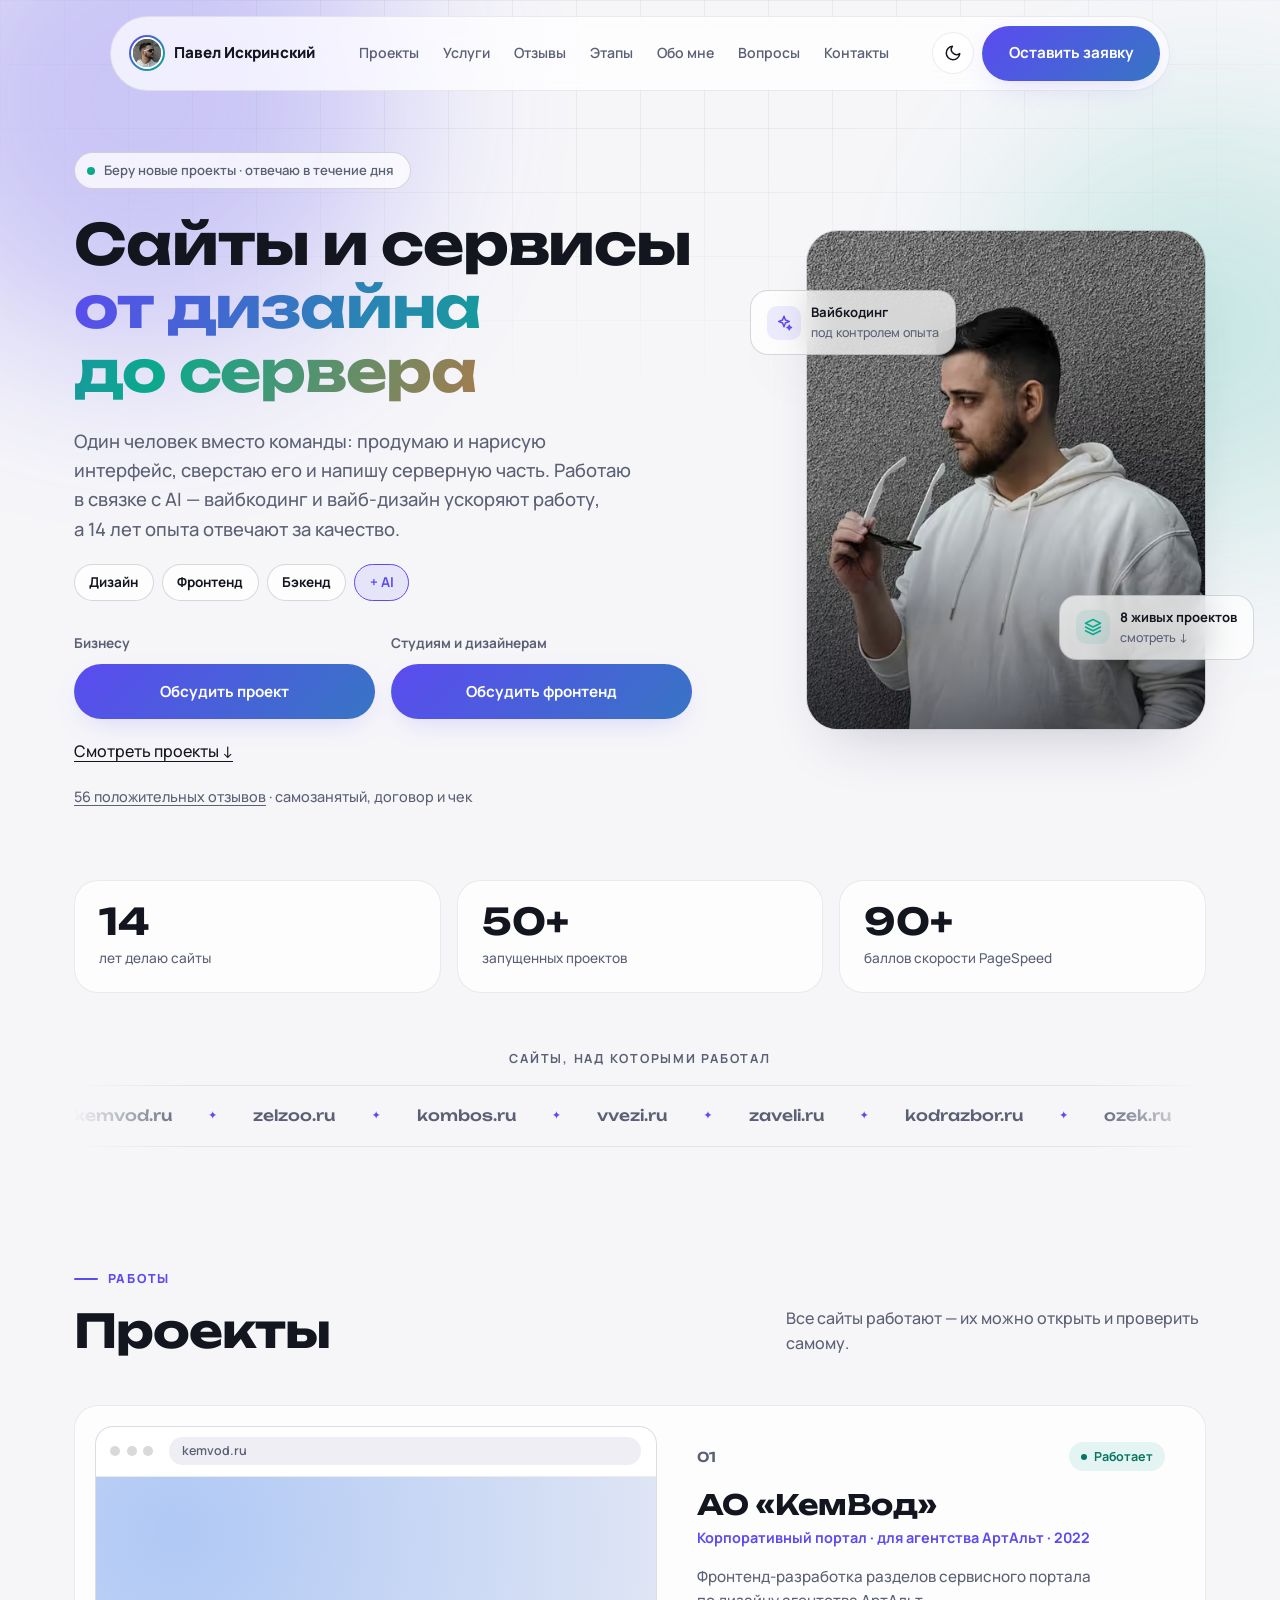
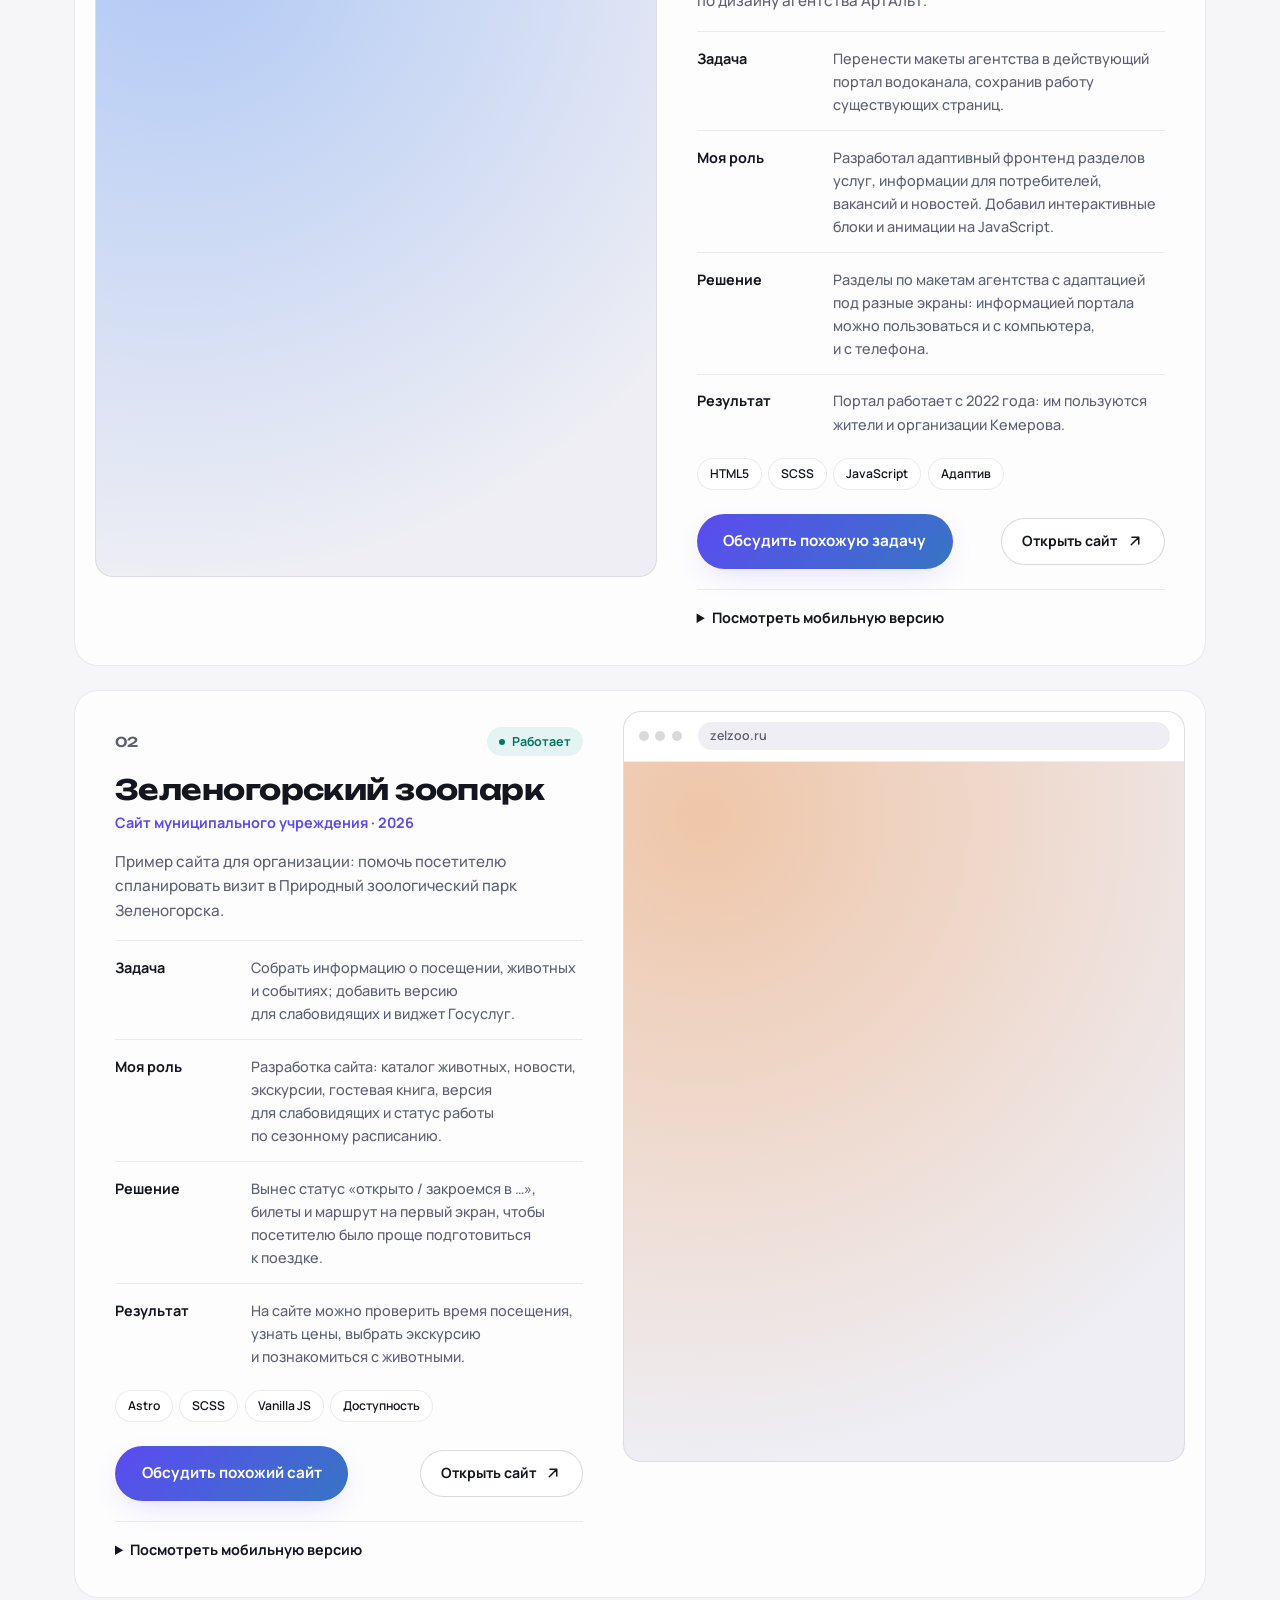
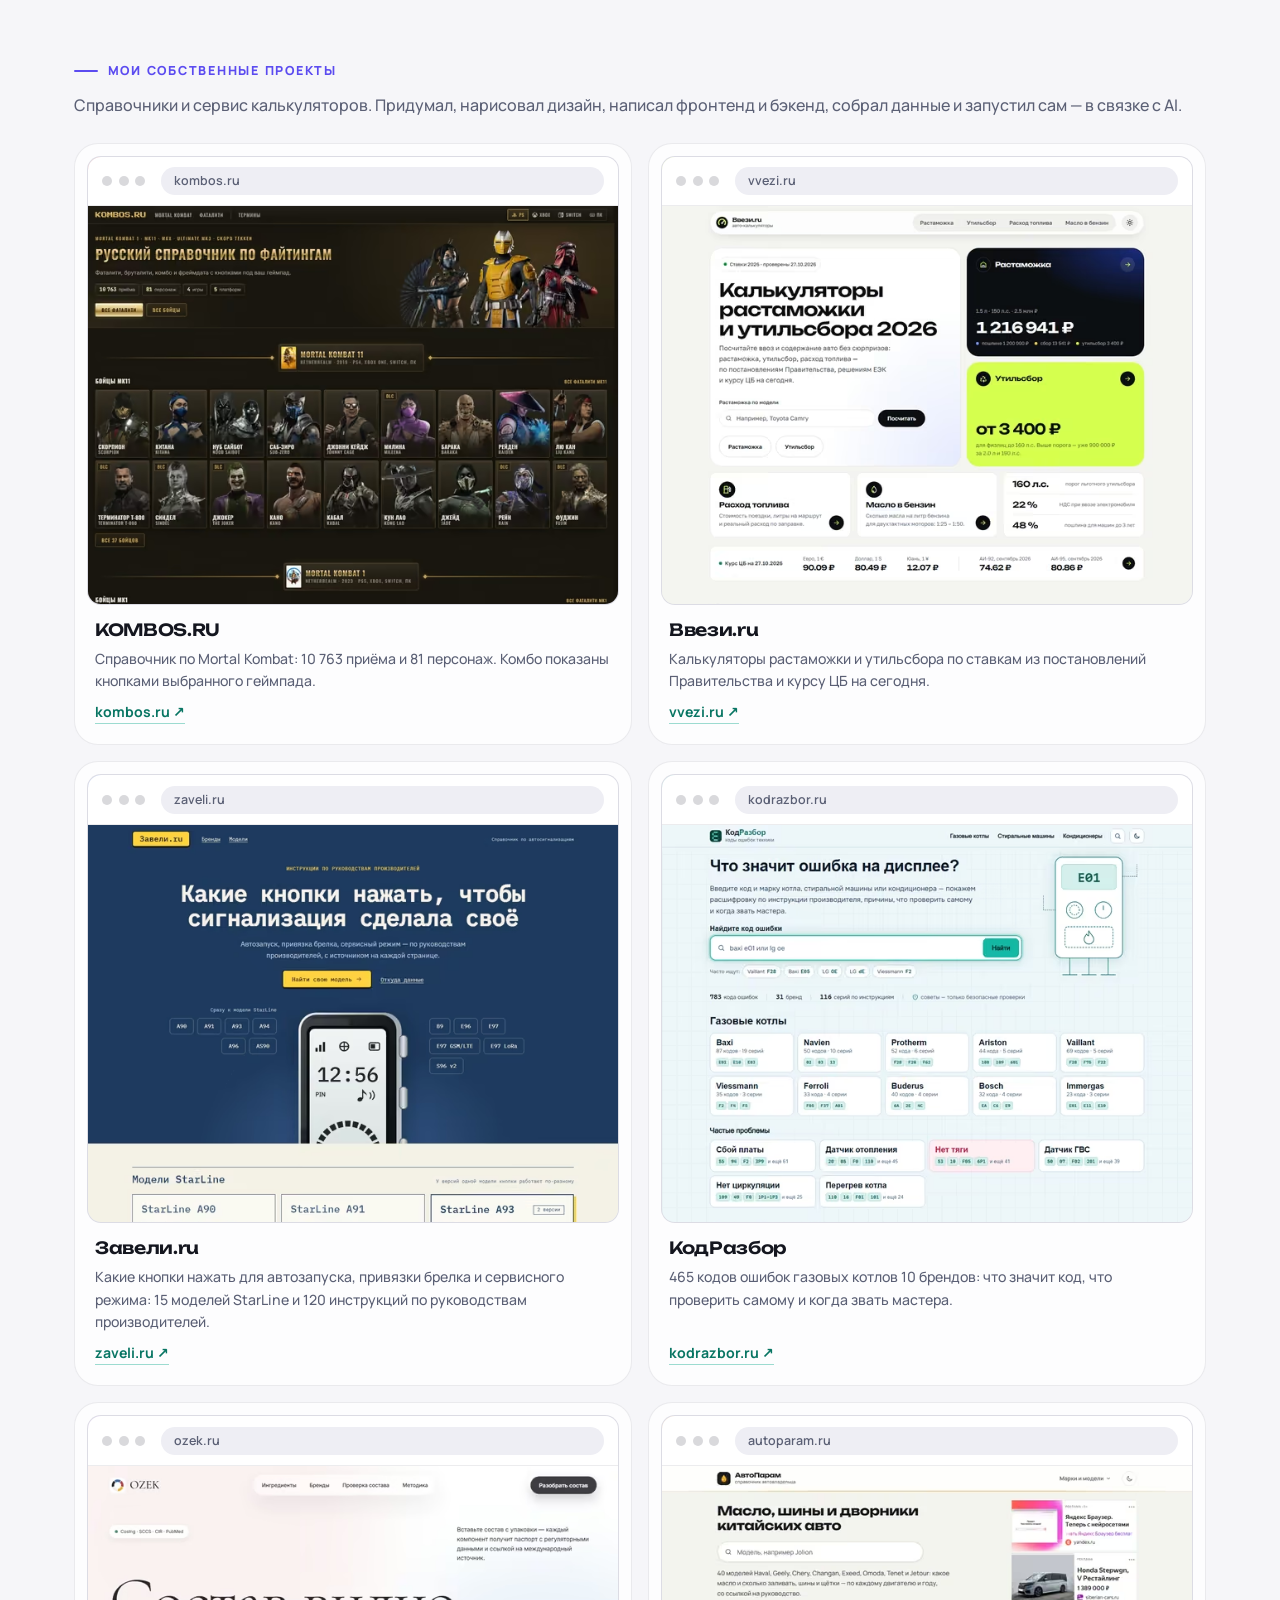
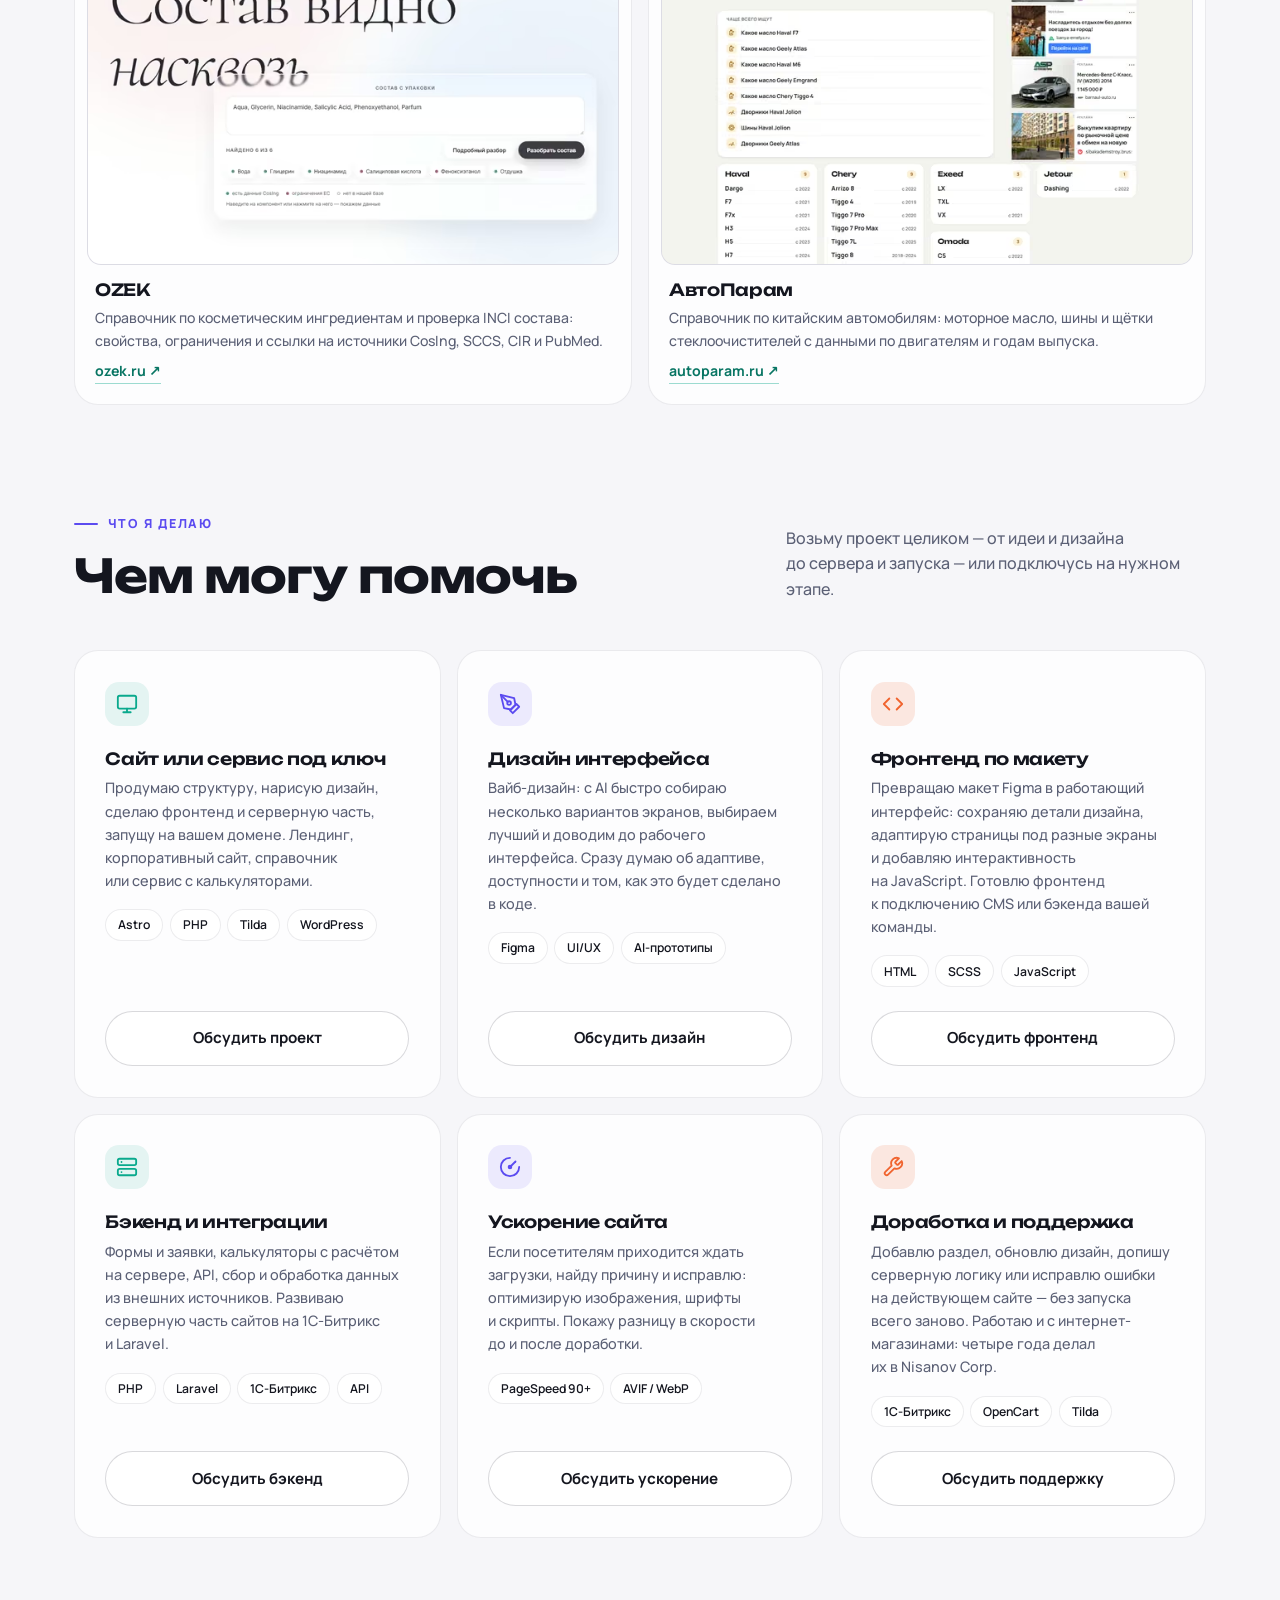
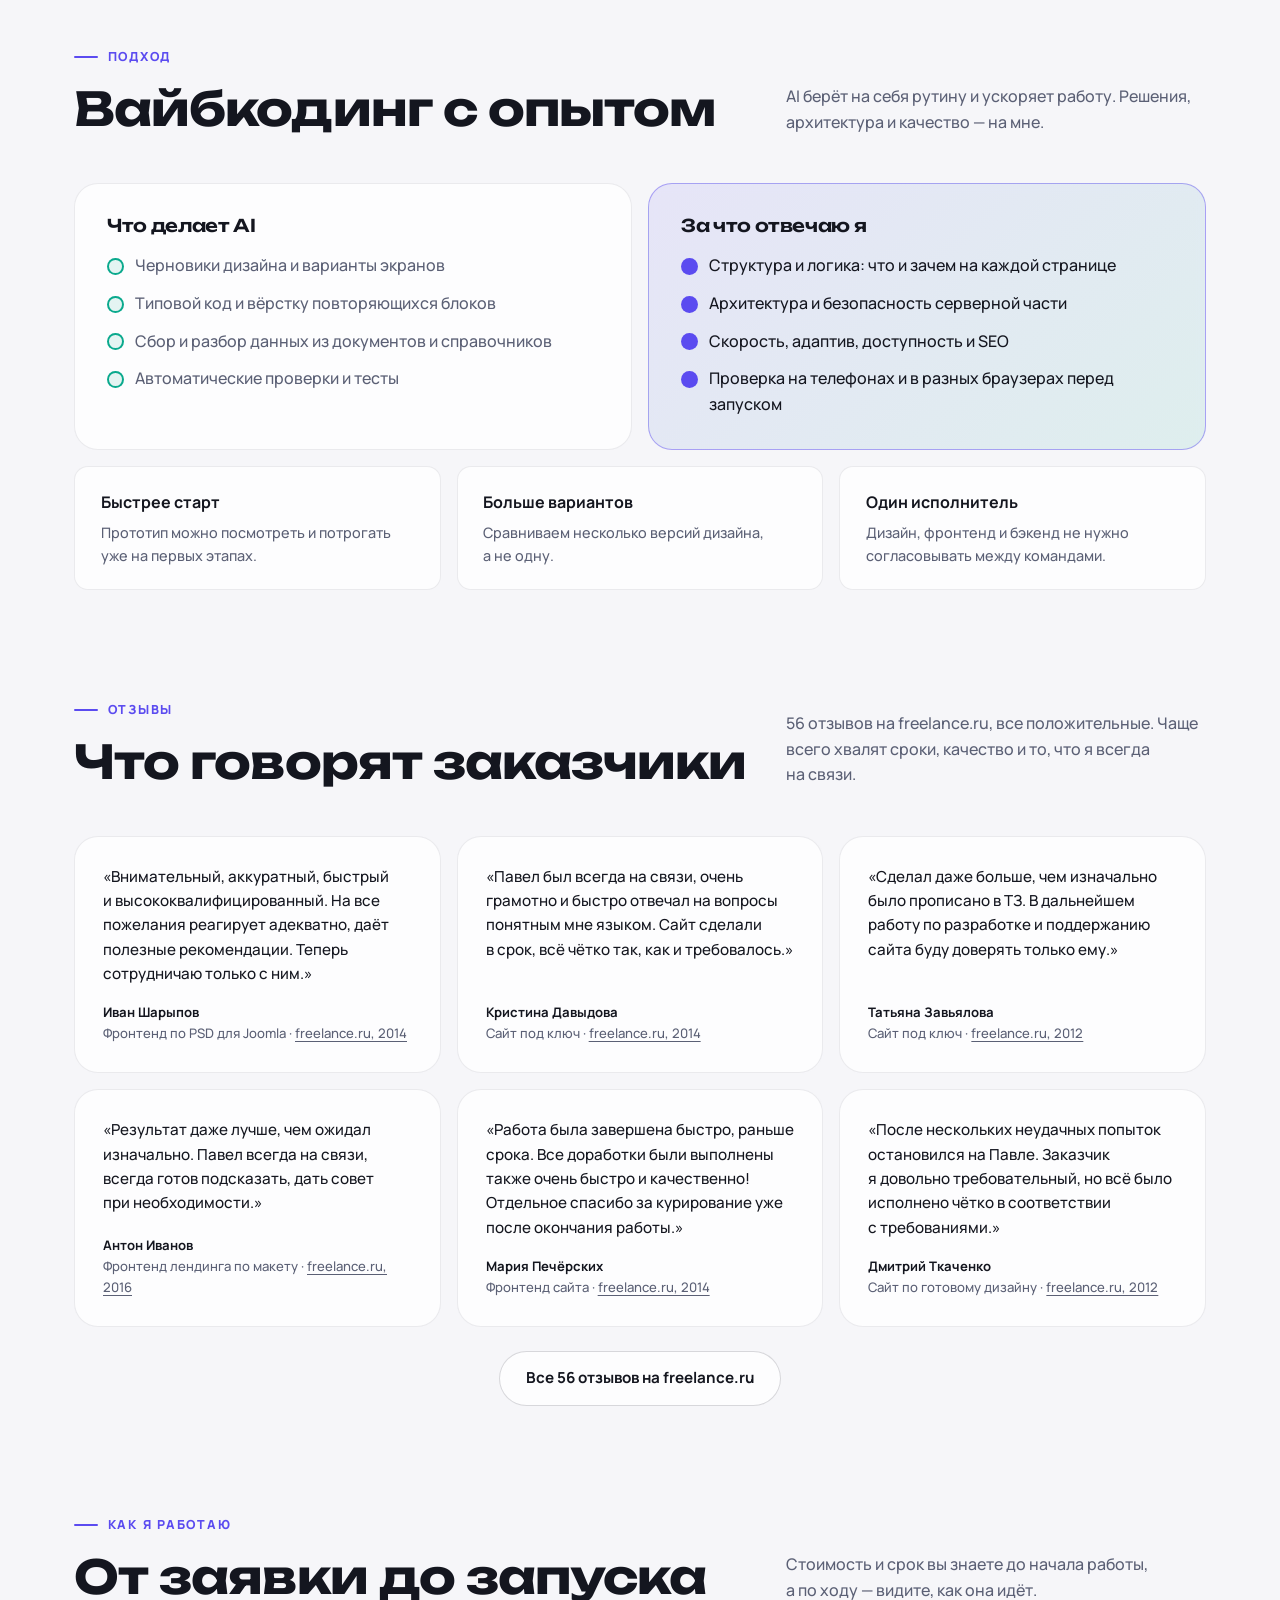
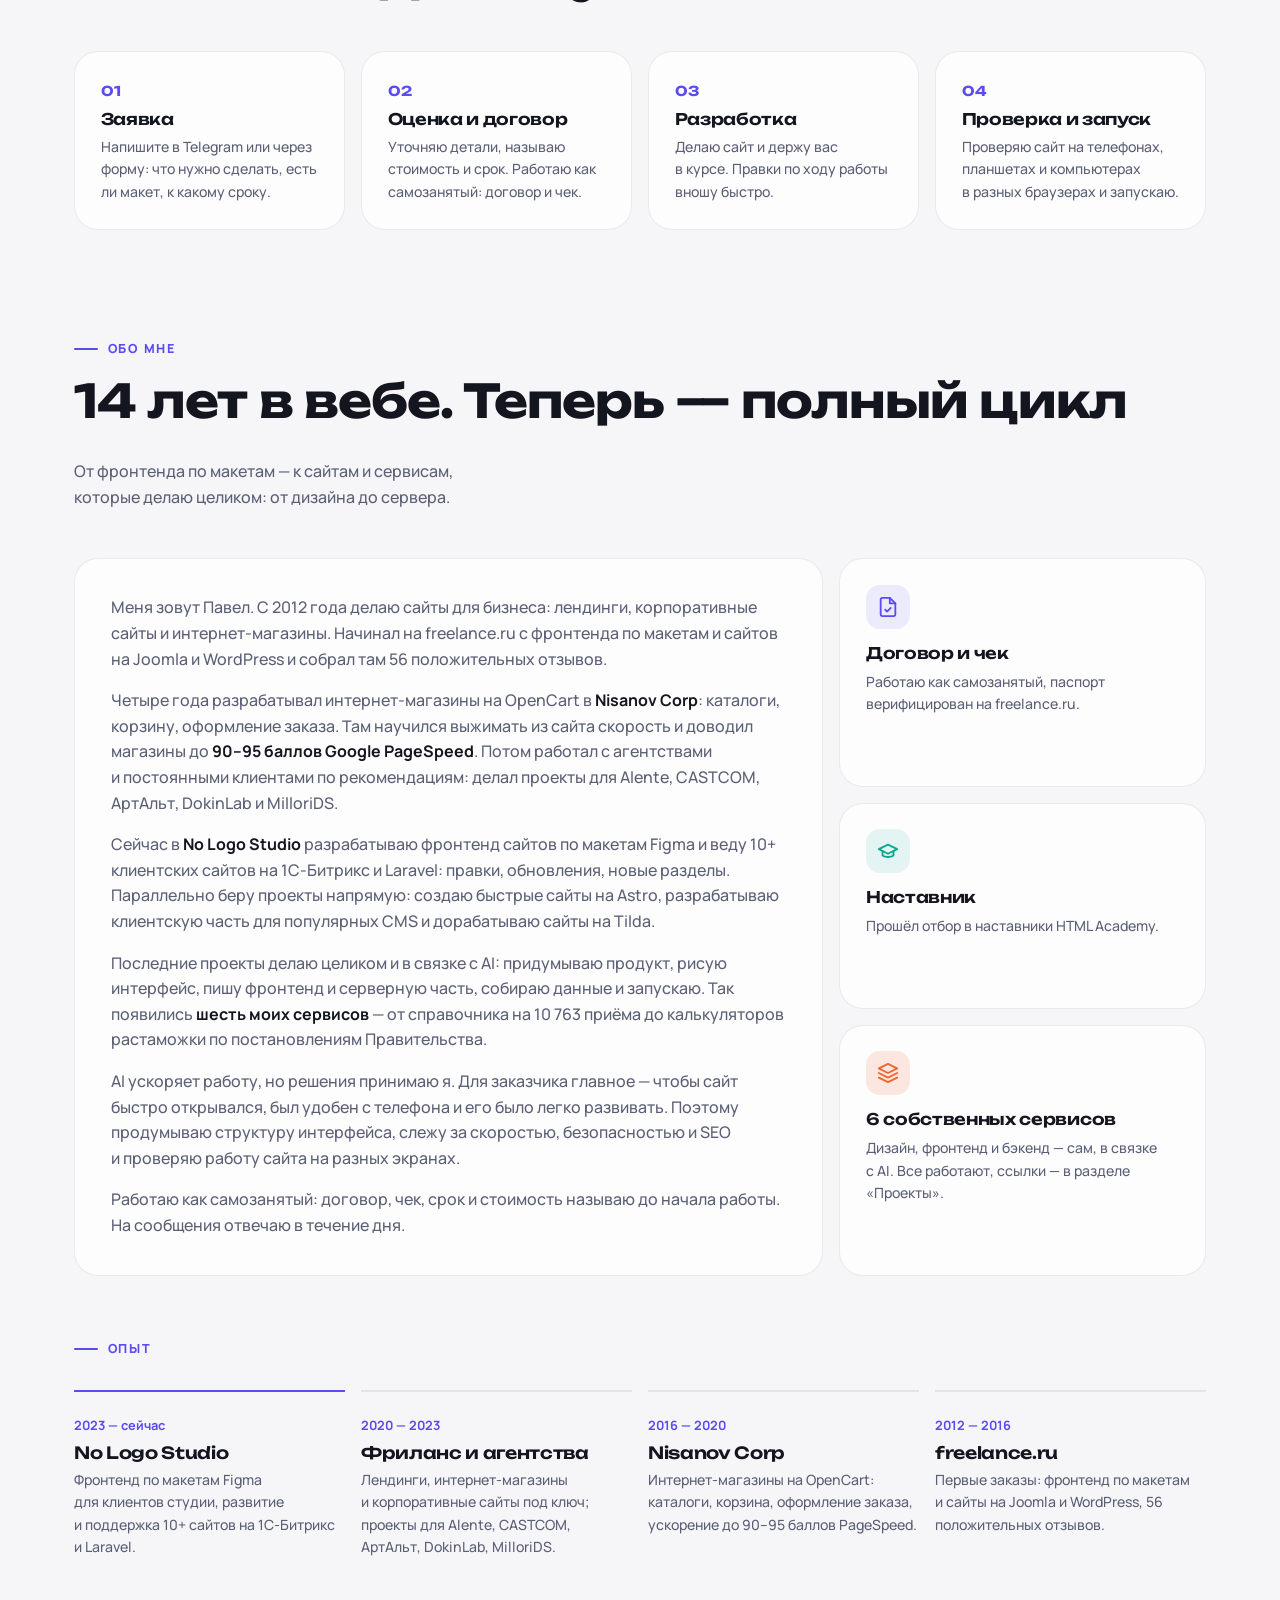
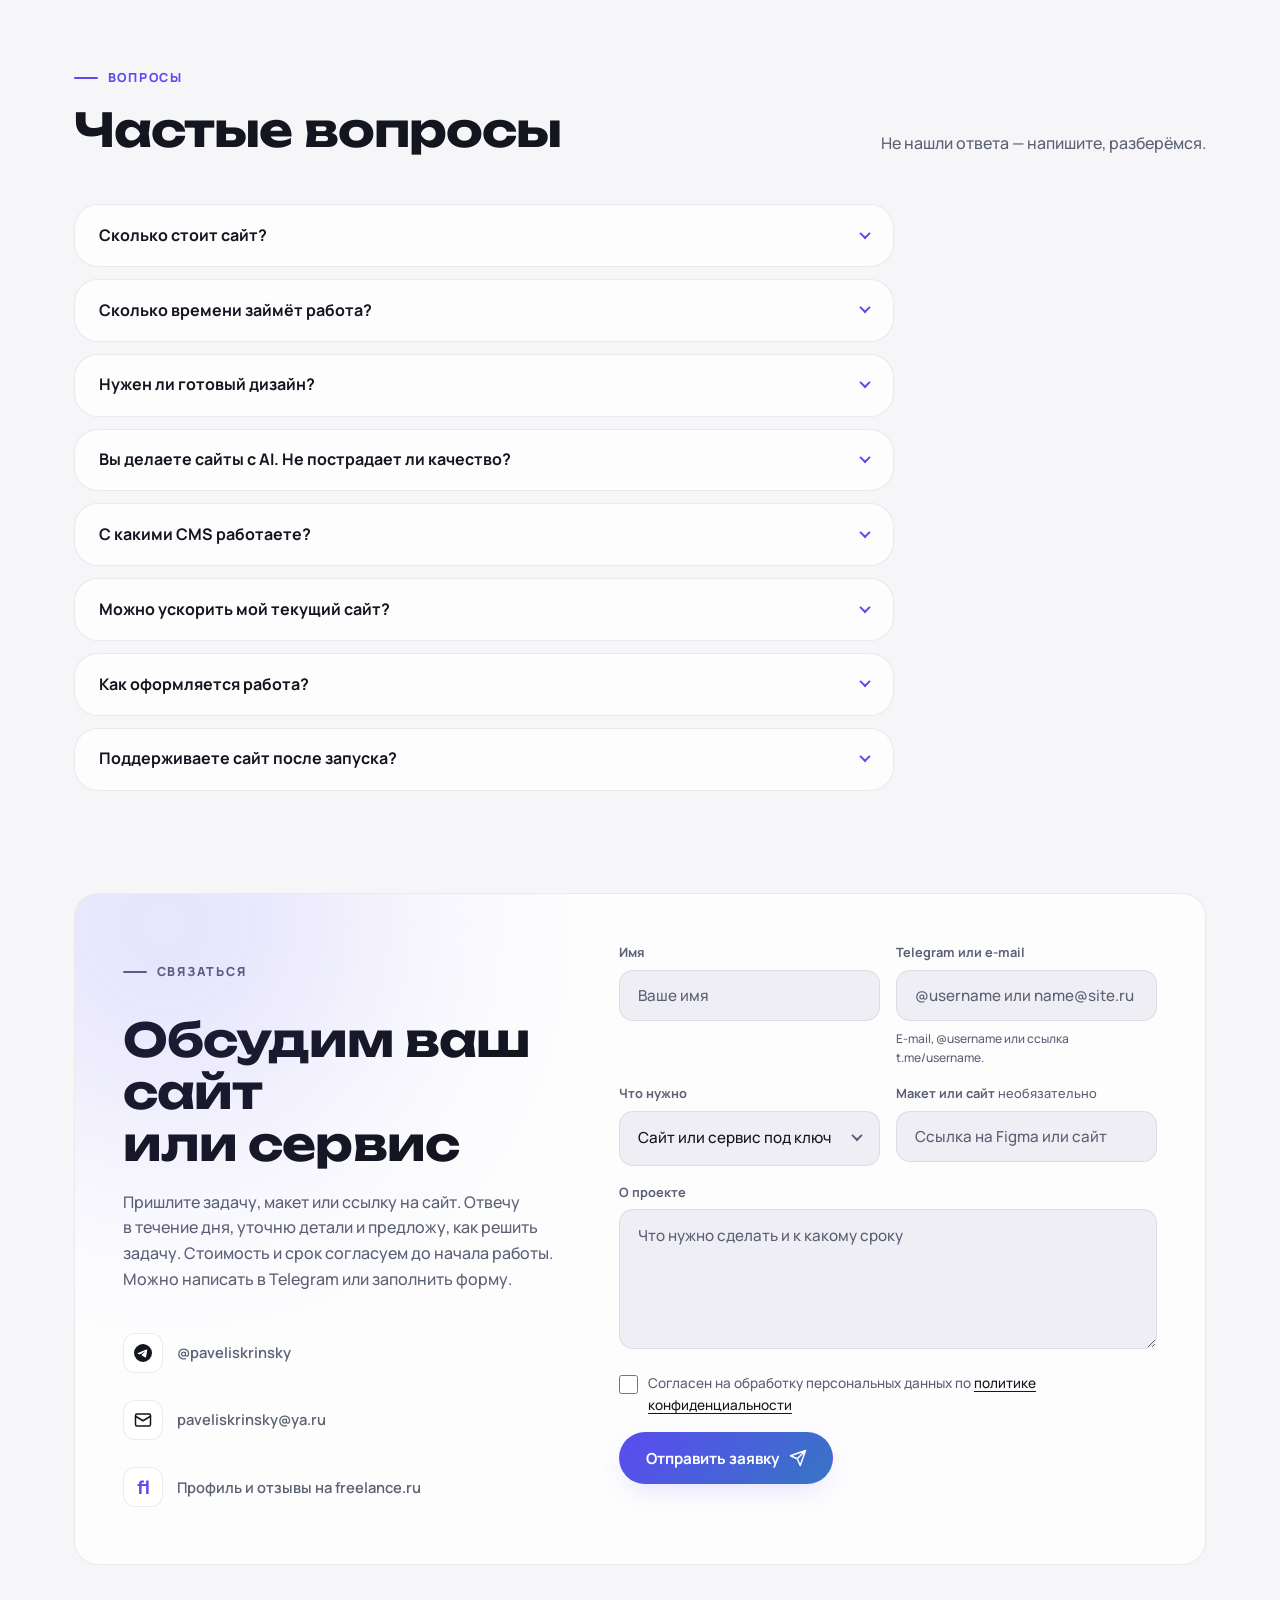
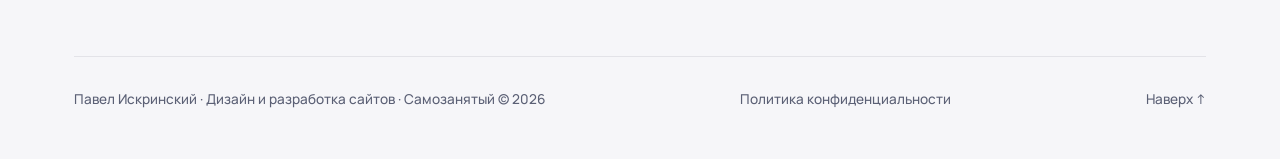
==== commit 7b26300a: "Новое позиционирование сайта: дизайн, фронтенд, бэкенд Обновлены первый экран, услуги, блок о подход" ====
--- a/index.html
+++ b/index.html
@@ -5,32 +5,32 @@
   <meta charset="UTF-8" />
   <meta name="viewport" content="width=device-width, initial-scale=1.0" />
   <meta name="yandex-verification" content="9e1ea6bf9543cc54" />
-  <title>Павел Искринский — фронтенд-разработчик</title>
+  <title>Павел Искринский — веб-разработчик: дизайн, фронтенд, бэкенд</title>
   <meta name="description"
-    content="Фронтенд-разработка сайтов для бизнеса и студий: адаптивные интерфейсы по Figma, JavaScript, сайты под ключ, доработка и поддержка. 14 лет опыта." />
+    content="Делаю сайты и веб-сервисы целиком: дизайн, фронтенд и бэкенд. Работаю в связке с AI — вайбкодинг и вайб-дизайн под контролем разработчика с 14-летним опытом." />
   <link rel="canonical" href="https://paveliskrinsky.github.io/" />
   <meta property="og:type" content="website" />
   <meta property="og:locale" content="ru_RU" />
   <meta property="og:site_name" content="Павел Искринский" />
   <meta property="og:url" content="https://paveliskrinsky.github.io/" />
-  <meta property="og:title" content="Павел Искринский — фронтенд-разработчик" />
-  <meta property="og:description" content="Фронтенд для бизнеса и студий: сайты под ключ, адаптивные интерфейсы по Figma, JavaScript и поддержка действующих сайтов. 14 лет опыта." />
+  <meta property="og:title" content="Павел Искринский — веб-разработчик: дизайн, фронтенд, бэкенд" />
+  <meta property="og:description" content="Сайты и веб-сервисы целиком: дизайн, фронтенд, бэкенд. Работаю в связке с AI, отвечаю за качество — 14 лет опыта." />
   <meta property="og:image" content="https://paveliskrinsky.github.io/img/og.jpg" />
   <meta property="og:image:width" content="1200" />
   <meta property="og:image:height" content="630" />
-  <meta property="og:image:alt" content="Павел Искринский — фронтенд-разработчик" />
+  <meta property="og:image:alt" content="Павел Искринский — веб-разработчик: дизайн, фронтенд, бэкенд" />
   <meta name="twitter:card" content="summary_large_image" />
   <script type="application/ld+json">
     {
       "@context": "https://schema.org",
       "@type": "Person",
       "name": "Павел Искринский",
-      "jobTitle": "Фронтенд-разработчик",
+      "jobTitle": "Веб-разработчик полного цикла",
       "url": "https://paveliskrinsky.github.io/",
       "image": "https://paveliskrinsky.github.io/img/avatar-800.jpg",
       "email": "mailto:paveliskrinsky@ya.ru",
       "address": { "@type": "PostalAddress", "addressLocality": "Новосибирск", "addressCountry": "RU" },
-      "knowsAbout": ["HTML", "CSS", "SCSS", "JavaScript", "Astro", "Figma", "1С-Битрикс"],
+      "knowsAbout": ["Веб-дизайн", "UI/UX", "Figma", "HTML", "CSS", "JavaScript", "Astro", "PHP", "Laravel", "1С-Битрикс", "Вайбкодинг"],
       "sameAs": [
         "https://github.com/paveliskrinsky",
         "https://t.me/paveliskrinsky",
@@ -62,10 +62,18 @@
         },
         {
           "@type": "Question",
-          "name": "Вы работаете по готовому дизайну?",
+          "name": "Нужен ли готовый дизайн?",
           "acceptedAnswer": {
             "@type": "Answer",
-            "text": "Да, разрабатываю клиентскую часть сайта по макетам Figma и Photoshop: адаптивные страницы, интерфейсы и интерактивные элементы. Если макета пока нет, напишите, обсудим варианты."
+            "text": "Нет. Если макета нет, сделаю дизайн сам: соберу несколько вариантов, выберем лучший и доведу его до сайта. Если макет есть — разработаю фронтенд по Figma или Photoshop."
+          }
+        },
+        {
+          "@type": "Question",
+          "name": "Вы делаете сайты с AI. Не пострадает ли качество?",
+          "acceptedAnswer": {
+            "@type": "Answer",
+            "text": "Нет. AI берёт рутину: черновики дизайна, типовой код, обработку данных. Архитектуру, безопасность, скорость и финальную проверку делаю сам — за 14 лет я знаю, как сайт должен работать. Результат можно проверить на моих проектах: все они открыты."
           }
         },
         {
@@ -73,7 +81,7 @@
           "name": "С какими CMS работаете?",
           "acceptedAnswer": {
             "@type": "Answer",
-            "text": "Разрабатываю фронтенд по макетам и готовлю клиентскую часть для интеграции с 1С-Битрикс, Laravel, OpenCart, WordPress и Joomla. Создаю быстрые статические сайты на Astro и дорабатываю сайты на Tilda."
+            "text": "Разрабатываю и дорабатываю сайты на 1С-Битрикс, Laravel, OpenCart, WordPress и Joomla. Создаю быстрые сайты на Astro с серверной частью на PHP и дорабатываю сайты на Tilda."
           }
         },
         {
@@ -719,6 +727,30 @@
       margin-bottom: 2.25rem;
     }
 
+    .hero-roles {
+      display: flex;
+      flex-wrap: wrap;
+      gap: .5rem;
+      margin: -1rem 0 2rem;
+      padding: 0;
+      list-style: none;
+    }
+
+    .hero-roles li {
+      padding: .4rem .9rem;
+      border-radius: 999px;
+      border: 1px solid var(--border-strong);
+      background: var(--surface);
+      font-size: .85rem;
+      font-weight: 700;
+    }
+
+    .hero-roles .hero-role-ai {
+      border-color: var(--accent);
+      background: var(--accent-soft);
+      color: var(--accent);
+    }
+
     .hero-paths {
       display: grid;
       grid-template-columns: repeat(2, minmax(0, 1fr));
@@ -815,6 +847,11 @@
       height: 18px;
     }
 
+    .chip-1 {
+      top: 12%;
+      left: -14%;
+    }
+
     .chip-2 {
       bottom: 14%;
       right: -12%;
@@ -1172,6 +1209,86 @@
       color: var(--muted);
       font-size: .9rem;
       margin-bottom: 1.1rem;
+    }
+
+    .ai-split {
+      display: grid;
+      grid-template-columns: repeat(2, 1fr);
+      gap: 1rem;
+    }
+
+    .ai-col {
+      padding: 2rem;
+    }
+
+    .ai-col h3 {
+      font-size: 1.1rem;
+      font-weight: 600;
+      margin-bottom: 1.1rem;
+    }
+
+    .ai-col--me {
+      border-color: color-mix(in srgb, var(--accent) 45%, transparent);
+      background: linear-gradient(140deg, var(--accent-soft), var(--accent2-soft));
+    }
+
+    .ai-list {
+      display: grid;
+      gap: .75rem;
+      padding: 0;
+      list-style: none;
+    }
+
+    .ai-list li {
+      position: relative;
+      padding-left: 1.75rem;
+      color: var(--muted);
+    }
+
+    .ai-col--me .ai-list li {
+      color: var(--text);
+    }
+
+    .ai-list li::before {
+      content: '';
+      position: absolute;
+      left: 0;
+      top: .3em;
+      width: 1.05rem;
+      height: 1.05rem;
+      border-radius: 50%;
+      background: var(--accent2-soft);
+      box-shadow: inset 0 0 0 2px var(--accent2);
+    }
+
+    .ai-col--me .ai-list li::before {
+      background: var(--accent);
+      box-shadow: none;
+    }
+
+    .ai-gains {
+      display: grid;
+      grid-template-columns: repeat(3, 1fr);
+      gap: 1rem;
+      margin-top: 1rem;
+      padding: 0;
+      list-style: none;
+    }
+
+    .ai-gains li {
+      padding: 1.4rem 1.6rem;
+      border-radius: var(--radius-sm);
+      border: 1px solid var(--border);
+      background: var(--surface);
+      color: var(--muted);
+      font-size: .9rem;
+    }
+
+    .ai-gains strong {
+      display: block;
+      margin-bottom: .35rem;
+      color: var(--text);
+      font-size: 1rem;
     }
 
     .tags {
@@ -2058,6 +2175,15 @@
       .nav-cta {
         display: none;
       }
+
+      .ai-split,
+      .ai-gains {
+        grid-template-columns: 1fr;
+      }
+
+      .ai-col {
+        padding: 1.5rem;
+      }
     }
 
     @media (max-width: 640px) {
@@ -2112,6 +2238,16 @@
 
       .hero-sub {
         margin-bottom: 1.25rem;
+      }
+
+      .hero-roles {
+        gap: .4rem;
+        margin: 0 0 1.5rem;
+      }
+
+      .hero-roles li {
+        padding: .35rem .7rem;
+        font-size: .8rem;
       }
 
       .chip {
@@ -2348,22 +2484,28 @@
               Беру новые проекты &middot; отвечаю в&nbsp;течение дня
             </div>
             <h1>
-              Сайты для&nbsp;бизнеса. <span class="gradient-text">Фронтенд для&nbsp;студий.</span>
+              Сайты и&nbsp;сервисы <span class="gradient-text">от&nbsp;дизайна до&nbsp;сервера</span>
             </h1>
             <p class="hero-sub">
-              Помогу запустить сайт, на&nbsp;котором удобно узнать о&nbsp;ваших услугах и&nbsp;оставить заявку. Студиям и&nbsp;дизайнерам&nbsp;&mdash; разработаю фронтенд по&nbsp;Figma: от&nbsp;адаптивных страниц до&nbsp;интерактивных элементов.
+              Один человек вместо команды: продумаю и&nbsp;нарисую интерфейс, сверстаю его и&nbsp;напишу серверную часть. Работаю в&nbsp;связке с&nbsp;AI&nbsp;&mdash; вайбкодинг и&nbsp;вайб-дизайн ускоряют работу, а&nbsp;14&nbsp;лет опыта отвечают за&nbsp;качество.
             </p>
+            <ul class="hero-roles" aria-label="Что делаю">
+              <li>Дизайн</li>
+              <li>Фронтенд</li>
+              <li>Бэкенд</li>
+              <li class="hero-role-ai">+ AI</li>
+            </ul>
             <div class="hero-paths">
               <div class="hero-path">
                 <p>Бизнесу</p>
-                <a href="#contact-form" class="btn btn-primary" data-task="Сайт под ключ">Обсудить сайт</a>
+                <a href="#contact-form" class="btn btn-primary" data-task="Сайт или сервис под ключ">Обсудить проект</a>
               </div>
               <div class="hero-path">
                 <p>Студиям и&nbsp;дизайнерам</p>
                 <a href="#contact-form" class="btn btn-primary" data-task="Фронтенд по макету">Обсудить фронтенд</a>
               </div>
             </div>
-            <a href="#projects" class="hero-work-link">Смотреть клиентские кейсы &darr;</a>
+            <a href="#projects" class="hero-work-link">Смотреть проекты &darr;</a>
             <p class="hero-proof"><a href="https://freelance.ru/reviews/paveliskrinsky/" target="_blank" rel="noopener">56 положительных отзывов</a> &middot; самозанятый, договор и&nbsp;чек</p>
           </div>
 
@@ -2375,6 +2517,12 @@
                 <img src="img/avatar-800.jpg" srcset="img/avatar-160.jpg 160w, img/avatar-480.jpg 480w, img/avatar-560.jpg 560w, img/avatar-800.jpg 800w" sizes="(max-width: 640px) 72px, (max-width: 1000px) 300px, 400px" alt="Павел Искринский" width="800" height="1067" />
               </picture>
             </div>
+            <a class="chip chip-1" href="#ai">
+              <span class="chip-icon" aria-hidden="true">
+                <svg viewBox="0 0 24 24" fill="none" stroke="currentColor" stroke-width="2" stroke-linecap="round" stroke-linejoin="round"><path d="M12 3l1.9 5.1L19 10l-5.1 1.9L12 17l-1.9-5.1L5 10l5.1-1.9z" /><path d="M19 15l.8 2.2L22 18l-2.2.8L19 21l-.8-2.2L16 18l2.2-.8z" /></svg>
+              </span>
+              <span>Вайбкодинг<small>под&nbsp;контролем опыта</small></span>
+            </a>
             <a class="chip chip-2" href="#projects">
               <span class="chip-icon" aria-hidden="true">
                 <svg viewBox="0 0 24 24" fill="none" stroke="currentColor" stroke-width="2" stroke-linecap="round" stroke-linejoin="round"><path d="M12 2L2 7l10 5 10-5-10-5z" /><path d="M2 17l10 5 10-5M2 12l10 5 10-5" /></svg>
@@ -2548,7 +2696,7 @@
                 <span class="tag">Доступность</span>
               </div>
               <div class="project-foot">
-                <a class="btn btn-primary" href="#contact-form" data-task="Сайт под ключ">Обсудить похожий сайт</a>
+                <a class="btn btn-primary" href="#contact-form" data-task="Сайт или сервис под ключ">Обсудить похожий сайт</a>
                 <a class="btn btn-ghost project-link" href="https://zelzoo.ru" target="_blank" rel="noopener">
                   Открыть сайт
                   <svg viewBox="0 0 24 24" fill="none" stroke="currentColor" stroke-width="2" stroke-linecap="round" stroke-linejoin="round" aria-hidden="true"><path d="M7 17L17 7M8 7h9v9" /></svg>
@@ -2571,7 +2719,7 @@
 
         <div class="subhead reveal">
           <h3 class="section-tag">Мои собственные проекты</h3>
-          <p class="subhead-desc">Справочники и&nbsp;сервис калькуляторов&nbsp;&mdash; от&nbsp;идеи до&nbsp;запуска.</p>
+          <p class="subhead-desc">Справочники и&nbsp;сервис калькуляторов. Придумал, нарисовал дизайн, написал фронтенд и&nbsp;бэкенд, собрал данные и&nbsp;запустил сам&nbsp;&mdash; в&nbsp;связке с&nbsp;AI.</p>
         </div>
 
         <div class="mini-projects">
@@ -2693,18 +2841,46 @@
             <p class="section-tag">Что я&nbsp;делаю</p>
             <h2 class="section-title">Чем могу помочь</h2>
           </div>
-          <p class="section-desc">Запустить новый сайт, реализовать дизайн или&nbsp;доработать действующий проект&nbsp;&mdash; подключусь на&nbsp;нужном этапе.</p>
+          <p class="section-desc">Возьму проект целиком&nbsp;&mdash; от&nbsp;идеи и&nbsp;дизайна до&nbsp;сервера и&nbsp;запуска&nbsp;&mdash; или&nbsp;подключусь на&nbsp;нужном этапе.</p>
         </div>
 
         <div class="skills-grid">
           <div class="skill-card card spot reveal">
+            <div class="icon-box icon-box--teal" aria-hidden="true">
+              <svg viewBox="0 0 24 24" fill="none" stroke="currentColor" stroke-width="2" stroke-linecap="round" stroke-linejoin="round"><rect x="2" y="3" width="20" height="14" rx="2" /><path d="M8 21h8M12 17v4" /></svg>
+            </div>
+            <h3>Сайт или&nbsp;сервис под&nbsp;ключ</h3>
+            <p>Продумаю структуру, нарисую дизайн, сделаю фронтенд и&nbsp;серверную часть, запущу на&nbsp;вашем домене. Лендинг, корпоративный сайт, справочник или&nbsp;сервис с&nbsp;калькуляторами.</p>
+            <div class="tags">
+              <span class="tag">Astro</span>
+              <span class="tag">PHP</span>
+              <span class="tag">Tilda</span>
+              <span class="tag">WordPress</span>
+            </div>
+            <a class="btn btn-ghost" href="#contact-form" data-task="Сайт или сервис под ключ">Обсудить проект</a>
+          </div>
+
+          <div class="skill-card card spot reveal">
             <div class="icon-box" aria-hidden="true">
+              <svg viewBox="0 0 24 24" fill="none" stroke="currentColor" stroke-width="2" stroke-linecap="round" stroke-linejoin="round"><path d="M12 19l7-7 3 3-7 7-3-3z" /><path d="M18 13l-1.5-7.5L2 2l3.5 14.5L13 18l5-5z" /><path d="M2 2l7.59 7.59" /><circle cx="11" cy="11" r="2" /></svg>
+            </div>
+            <h3>Дизайн интерфейса</h3>
+            <p>Вайб-дизайн: с&nbsp;AI быстро собираю несколько вариантов экранов, выбираем лучший и&nbsp;доводим до&nbsp;рабочего интерфейса. Сразу думаю об&nbsp;адаптиве, доступности и&nbsp;том, как это будет сделано в&nbsp;коде.</p>
+            <div class="tags">
+              <span class="tag">Figma</span>
+              <span class="tag">UI/UX</span>
+              <span class="tag">AI-прототипы</span>
+            </div>
+            <a class="btn btn-ghost" href="#contact-form" data-task="Дизайн интерфейса">Обсудить дизайн</a>
+          </div>
+
+          <div class="skill-card card spot reveal">
+            <div class="icon-box icon-box--warm" aria-hidden="true">
               <svg viewBox="0 0 24 24" fill="none" stroke="currentColor" stroke-width="2" stroke-linecap="round" stroke-linejoin="round"><path d="M16 18l6-6-6-6M8 6l-6 6 6 6" /></svg>
             </div>
             <h3>Фронтенд по&nbsp;макету</h3>
             <p>Превращаю макет Figma в&nbsp;работающий интерфейс: сохраняю детали дизайна, адаптирую страницы под&nbsp;разные экраны и&nbsp;добавляю интерактивность на&nbsp;JavaScript. Готовлю фронтенд к&nbsp;подключению CMS или&nbsp;бэкенда вашей команды.</p>
             <div class="tags">
-              <span class="tag">Figma</span>
               <span class="tag">HTML</span>
               <span class="tag">SCSS</span>
               <span class="tag">JavaScript</span>
@@ -2714,20 +2890,21 @@
 
           <div class="skill-card card spot reveal">
             <div class="icon-box icon-box--teal" aria-hidden="true">
-              <svg viewBox="0 0 24 24" fill="none" stroke="currentColor" stroke-width="2" stroke-linecap="round" stroke-linejoin="round"><rect x="2" y="3" width="20" height="14" rx="2" /><path d="M8 21h8M12 17v4" /></svg>
+              <svg viewBox="0 0 24 24" fill="none" stroke="currentColor" stroke-width="2" stroke-linecap="round" stroke-linejoin="round"><rect x="2" y="3" width="20" height="7" rx="2" /><rect x="2" y="14" width="20" height="7" rx="2" /><path d="M6 6.5h.01M6 17.5h.01" /></svg>
             </div>
-            <h3>Сайт под&nbsp;ключ</h3>
-            <p>Помогу представить ваши услуги и&nbsp;дать посетителям понятный путь к&nbsp;заявке. Разработаю лендинг, сайт-визитку или&nbsp;корпоративный сайт и&nbsp;запущу его на&nbsp;вашем домене.</p>
+            <h3>Бэкенд и&nbsp;интеграции</h3>
+            <p>Формы и&nbsp;заявки, калькуляторы с&nbsp;расчётом на&nbsp;сервере, API, сбор и&nbsp;обработка данных из&nbsp;внешних источников. Развиваю серверную часть сайтов на&nbsp;1С-Битрикс и&nbsp;Laravel.</p>
             <div class="tags">
-              <span class="tag">Astro</span>
-              <span class="tag">Tilda</span>
-              <span class="tag">WordPress</span>
+              <span class="tag">PHP</span>
+              <span class="tag">Laravel</span>
+              <span class="tag">1С-Битрикс</span>
+              <span class="tag">API</span>
             </div>
-            <a class="btn btn-ghost" href="#contact-form" data-task="Сайт под ключ">Обсудить сайт</a>
+            <a class="btn btn-ghost" href="#contact-form" data-task="Бэкенд и интеграции">Обсудить бэкенд</a>
           </div>
 
           <div class="skill-card card spot reveal">
-            <div class="icon-box icon-box--warm" aria-hidden="true">
+            <div class="icon-box" aria-hidden="true">
               <svg viewBox="0 0 24 24" fill="none" stroke="currentColor" stroke-width="2" stroke-linecap="round" stroke-linejoin="round"><path d="M12 2a10 10 0 1 0 10 10" /><path d="M12 12l6-6" /><circle cx="12" cy="12" r="1.5" /></svg>
             </div>
             <h3>Ускорение сайта</h3>
@@ -2740,45 +2917,58 @@
           </div>
 
           <div class="skill-card card spot reveal">
-            <div class="icon-box" aria-hidden="true">
+            <div class="icon-box icon-box--warm" aria-hidden="true">
               <svg viewBox="0 0 24 24" fill="none" stroke="currentColor" stroke-width="2" stroke-linecap="round" stroke-linejoin="round"><path d="M14.7 6.3a1 1 0 0 0 0 1.4l1.6 1.6a1 1 0 0 0 1.4 0l3.77-3.77a6 6 0 0 1-7.94 7.94l-6.91 6.91a2.12 2.12 0 0 1-3-3l6.91-6.91a6 6 0 0 1 7.94-7.94l-3.76 3.76z" /></svg>
             </div>
             <h3>Доработка и&nbsp;поддержка</h3>
-            <p>Добавлю новый раздел, обновлю интерфейс или&nbsp;исправлю ошибки на&nbsp;действующем сайте. Вам не&nbsp;придётся запускать всё заново, чтобы рассказать о&nbsp;новой услуге или&nbsp;улучшить страницу.</p>
+            <p>Добавлю раздел, обновлю дизайн, допишу серверную логику или&nbsp;исправлю ошибки на&nbsp;действующем сайте&nbsp;&mdash; без&nbsp;запуска всего заново. Работаю и&nbsp;с&nbsp;интернет-магазинами: четыре года делал их&nbsp;в&nbsp;Nisanov Corp.</p>
             <div class="tags">
               <span class="tag">1С-Битрикс</span>
               <span class="tag">OpenCart</span>
-              <span class="tag">Joomla</span>
+              <span class="tag">Tilda</span>
             </div>
             <a class="btn btn-ghost" href="#contact-form" data-task="Доработка или поддержка">Обсудить поддержку</a>
           </div>
-
-          <div class="skill-card card spot reveal">
-            <div class="icon-box icon-box--teal" aria-hidden="true">
-              <svg viewBox="0 0 24 24" fill="none" stroke="currentColor" stroke-width="2" stroke-linecap="round" stroke-linejoin="round"><circle cx="12" cy="12" r="10" /><path d="M8 14s1.5 2 4 2 4-2 4-2M9 9h.01M15 9h.01" /></svg>
-            </div>
-            <h3>Удобство для&nbsp;всех</h3>
-            <p>Помогу посетителям находить нужное: улучшу навигацию, читаемость текста и&nbsp;удобство на&nbsp;телефоне. При&nbsp;необходимости добавлю версию для&nbsp;слабовидящих.</p>
-            <div class="tags">
-              <span class="tag">Доступность</span>
-              <span class="tag">Адаптив</span>
-            </div>
-            <a class="btn btn-ghost" href="#contact-form" data-task="Доступность сайта">Обсудить доступность</a>
+        </div>
+      </div>
+    </section>
+
+    <section id="ai">
+      <div class="container">
+        <div class="section-head reveal">
+          <div>
+            <p class="section-tag">Подход</p>
+            <h2 class="section-title">Вайбкодинг с&nbsp;опытом</h2>
           </div>
-
-          <div class="skill-card card spot reveal">
-            <div class="icon-box icon-box--warm" aria-hidden="true">
-              <svg viewBox="0 0 24 24" fill="none" stroke="currentColor" stroke-width="2" stroke-linecap="round" stroke-linejoin="round"><path d="M22 12h-4l-3 9L9 3l-3 9H2" /></svg>
-            </div>
-            <h3>Интернет-магазины</h3>
-            <p>Разработаю фронтенд каталога, карточек товаров, корзины и&nbsp;оформления заказа, чтобы покупателю было удобно пройти от&nbsp;выбора до&nbsp;покупки. Четыре года работал с&nbsp;магазинами в&nbsp;Nisanov Corp.</p>
-            <div class="tags">
-              <span class="tag">OpenCart</span>
-              <span class="tag">1С-Битрикс</span>
-            </div>
-            <a class="btn btn-ghost" href="#contact-form" data-task="Интернет-магазин">Обсудить магазин</a>
+          <p class="section-desc">AI берёт на&nbsp;себя рутину и&nbsp;ускоряет работу. Решения, архитектура и&nbsp;качество&nbsp;&mdash; на&nbsp;мне.</p>
+        </div>
+
+        <div class="ai-split">
+          <div class="ai-col card spot reveal">
+            <h3>Что делает AI</h3>
+            <ul class="ai-list">
+              <li>Черновики дизайна и&nbsp;варианты экранов</li>
+              <li>Типовой код и&nbsp;вёрстку повторяющихся блоков</li>
+              <li>Сбор и&nbsp;разбор данных из&nbsp;документов и&nbsp;справочников</li>
+              <li>Автоматические проверки и&nbsp;тесты</li>
+            </ul>
+          </div>
+          <div class="ai-col ai-col--me card spot reveal">
+            <h3>За&nbsp;что отвечаю&nbsp;я</h3>
+            <ul class="ai-list">
+              <li>Структура и&nbsp;логика: что и&nbsp;зачем на&nbsp;каждой странице</li>
+              <li>Архитектура и&nbsp;безопасность серверной части</li>
+              <li>Скорость, адаптив, доступность и&nbsp;SEO</li>
+              <li>Проверка на&nbsp;телефонах и&nbsp;в&nbsp;разных браузерах перед запуском</li>
+            </ul>
           </div>
         </div>
+
+        <ul class="ai-gains">
+          <li class="reveal"><strong>Быстрее старт</strong>Прототип можно посмотреть и&nbsp;потрогать уже на&nbsp;первых этапах.</li>
+          <li class="reveal"><strong>Больше вариантов</strong>Сравниваем несколько версий дизайна, а&nbsp;не&nbsp;одну.</li>
+          <li class="reveal"><strong>Один исполнитель</strong>Дизайн, фронтенд и&nbsp;бэкенд не&nbsp;нужно согласовывать между командами.</li>
+        </ul>
       </div>
     </section>
 
@@ -2866,9 +3056,9 @@
         <div class="section-head reveal">
           <div>
             <p class="section-tag">Обо мне</p>
-            <h2 class="section-title">14&nbsp;лет делаю сайты</h2>
+            <h2 class="section-title">14&nbsp;лет в&nbsp;вебе. Теперь&nbsp;&mdash; полный цикл</h2>
           </div>
-          <p class="section-desc">От&nbsp;первых заказов на&nbsp;фрилансе до&nbsp;поддержки десятка клиентских сайтов в&nbsp;студии.</p>
+          <p class="section-desc">От&nbsp;фронтенда по&nbsp;макетам&nbsp;&mdash; к&nbsp;сайтам и&nbsp;сервисам, которые делаю целиком: от&nbsp;дизайна до&nbsp;сервера.</p>
         </div>
 
         <div class="bento">
@@ -2888,8 +3078,12 @@
               разрабатываю клиентскую часть для&nbsp;популярных CMS и&nbsp;дорабатываю сайты на&nbsp;Tilda.
             </p>
             <p>
-              Для&nbsp;заказчика главное&nbsp;&mdash; чтобы сайт быстро открывался, был удобен с&nbsp;телефона и&nbsp;его было легко развивать.
-              Поэтому продумываю структуру интерфейса, пишу чистый и&nbsp;лёгкий код, учитываю SEO и&nbsp;проверяю работу сайта на&nbsp;разных экранах.
+              Последние проекты делаю целиком и&nbsp;в&nbsp;связке с&nbsp;AI: придумываю продукт, рисую интерфейс, пишу фронтенд и&nbsp;серверную часть, собираю данные и&nbsp;запускаю.
+              Так появились <strong>шесть моих сервисов</strong>&nbsp;&mdash; от&nbsp;справочника на&nbsp;10&nbsp;763 приёма до&nbsp;калькуляторов растаможки по&nbsp;постановлениям Правительства.
+            </p>
+            <p>
+              AI ускоряет работу, но&nbsp;решения принимаю&nbsp;я. Для&nbsp;заказчика главное&nbsp;&mdash; чтобы сайт быстро открывался, был удобен с&nbsp;телефона и&nbsp;его было легко развивать.
+              Поэтому продумываю структуру интерфейса, слежу за&nbsp;скоростью, безопасностью и&nbsp;SEO и&nbsp;проверяю работу сайта на&nbsp;разных экранах.
             </p>
             <p>
               Работаю как самозанятый: договор, чек, срок и&nbsp;стоимость называю до&nbsp;начала работы. На&nbsp;сообщения отвечаю в&nbsp;течение дня.
@@ -2915,8 +3109,8 @@
               <div class="icon-box icon-box--warm" aria-hidden="true">
                 <svg viewBox="0 0 24 24" fill="none" stroke="currentColor" stroke-width="2" stroke-linecap="round" stroke-linejoin="round"><path d="M12 2L2 7l10 5 10-5-10-5z" /><path d="M2 17l10 5 10-5M2 12l10 5 10-5" /></svg>
               </div>
-              <h3>6 собственных проектов</h3>
-              <p>KOMBOS.RU, Ввези.ru, Завели.ru, КодРазбор, OZEK и&nbsp;АвтоПарам работают, ссылки&nbsp;&mdash; в&nbsp;разделе «Проекты».</p>
+              <h3>6 собственных сервисов</h3>
+              <p>Дизайн, фронтенд и&nbsp;бэкенд&nbsp;&mdash; сам, в&nbsp;связке с&nbsp;AI. Все работают, ссылки&nbsp;&mdash; в&nbsp;разделе «Проекты».</p>
             </div>
           </div>
         </div>
@@ -2969,12 +3163,16 @@
             <p>Срок называю вместе со&nbsp;стоимостью и&nbsp;придерживаюсь его&nbsp;&mdash; в&nbsp;отзывах заказчики чаще всего отмечают, что всё сделано в&nbsp;срок.</p>
           </details>
           <details class="faq-item card">
-            <summary>Вы работаете по&nbsp;готовому дизайну?</summary>
-            <p>Да, разрабатываю клиентскую часть сайта по&nbsp;макетам Figma и&nbsp;Photoshop: адаптивные страницы, интерфейсы и&nbsp;интерактивные элементы. Если макета пока нет, напишите, обсудим варианты.</p>
+            <summary>Нужен ли готовый дизайн?</summary>
+            <p>Нет. Если макета нет, сделаю дизайн сам: соберу несколько вариантов, выберем лучший и&nbsp;доведу его до&nbsp;сайта. Если макет есть&nbsp;&mdash; разработаю фронтенд по&nbsp;Figma или&nbsp;Photoshop.</p>
+          </details>
+          <details class="faq-item card">
+            <summary>Вы делаете сайты с&nbsp;AI. Не&nbsp;пострадает ли качество?</summary>
+            <p>Нет. AI берёт рутину: черновики дизайна, типовой код, обработку данных. Архитектуру, безопасность, скорость и&nbsp;финальную проверку делаю сам&nbsp;&mdash; за&nbsp;14&nbsp;лет я&nbsp;знаю, как сайт должен работать. Результат можно проверить на&nbsp;моих проектах: все они открыты.</p>
           </details>
           <details class="faq-item card">
             <summary>С&nbsp;какими CMS работаете?</summary>
-            <p>Разрабатываю фронтенд по&nbsp;макетам и&nbsp;готовлю клиентскую часть для&nbsp;интеграции с&nbsp;1С-Битрикс, Laravel, OpenCart, WordPress и&nbsp;Joomla. Создаю быстрые статические сайты на&nbsp;Astro и&nbsp;дорабатываю сайты на&nbsp;Tilda.</p>
+            <p>Разрабатываю и&nbsp;дорабатываю сайты на&nbsp;1С-Битрикс, Laravel, OpenCart, WordPress и&nbsp;Joomla. Создаю быстрые сайты на&nbsp;Astro с&nbsp;серверной частью на&nbsp;PHP и&nbsp;дорабатываю сайты на&nbsp;Tilda.</p>
           </details>
           <details class="faq-item card">
             <summary>Можно ускорить мой текущий сайт?</summary>
@@ -2997,7 +3195,7 @@
         <div class="contact-card card reveal">
           <div class="contact-info">
             <p class="section-tag">Связаться</p>
-            <h2 class="section-title">Обсудим ваш<br />сайт или&nbsp;макет</h2>
+            <h2 class="section-title">Обсудим ваш<br />сайт или&nbsp;сервис</h2>
             <p>Пришлите задачу, макет или&nbsp;ссылку на&nbsp;сайт. Отвечу в&nbsp;течение дня, уточню детали и&nbsp;предложу, как решить задачу. Стоимость и&nbsp;срок согласуем до&nbsp;начала работы. Можно написать в&nbsp;Telegram или&nbsp;заполнить форму.</p>
             <div class="contact-links">
               <a href="https://t.me/paveliskrinsky" target="_blank" rel="noopener" class="contact-item">
@@ -3036,11 +3234,12 @@
                 <label for="task">Что нужно</label>
                 <div class="select" data-select>
                 <select id="task" name="task">
+                  <option value="Сайт или сервис под ключ">Сайт или&nbsp;сервис под&nbsp;ключ</option>
+                  <option value="Дизайн интерфейса">Дизайн интерфейса</option>
                   <option value="Фронтенд по макету">Фронтенд по&nbsp;макету</option>
-                  <option value="Сайт под ключ">Сайт под&nbsp;ключ</option>
+                  <option value="Бэкенд и интеграции">Бэкенд и&nbsp;интеграции</option>
                   <option value="Ускорение сайта">Ускорение сайта</option>
                   <option value="Доработка или поддержка">Доработка или&nbsp;поддержка</option>
-                  <option value="Доступность сайта">Доступность сайта</option>
                   <option value="Интернет-магазин">Интернет-магазин</option>
                   <option value="Другое">Другое</option>
                 </select>
@@ -3076,7 +3275,7 @@
   <footer>
     <div class="container">
       <div class="footer-inner">
-        <p>Павел Искринский &middot; Фронтенд-разработка сайтов &middot; Самозанятый &copy; 2026</p>
+        <p>Павел Искринский &middot; Дизайн и&nbsp;разработка сайтов &middot; Самозанятый &copy; 2026</p>
         <a href="privacy.html">Политика конфиденциальности</a>
         <a href="#hero">Наверх &uarr;</a>
       </div>
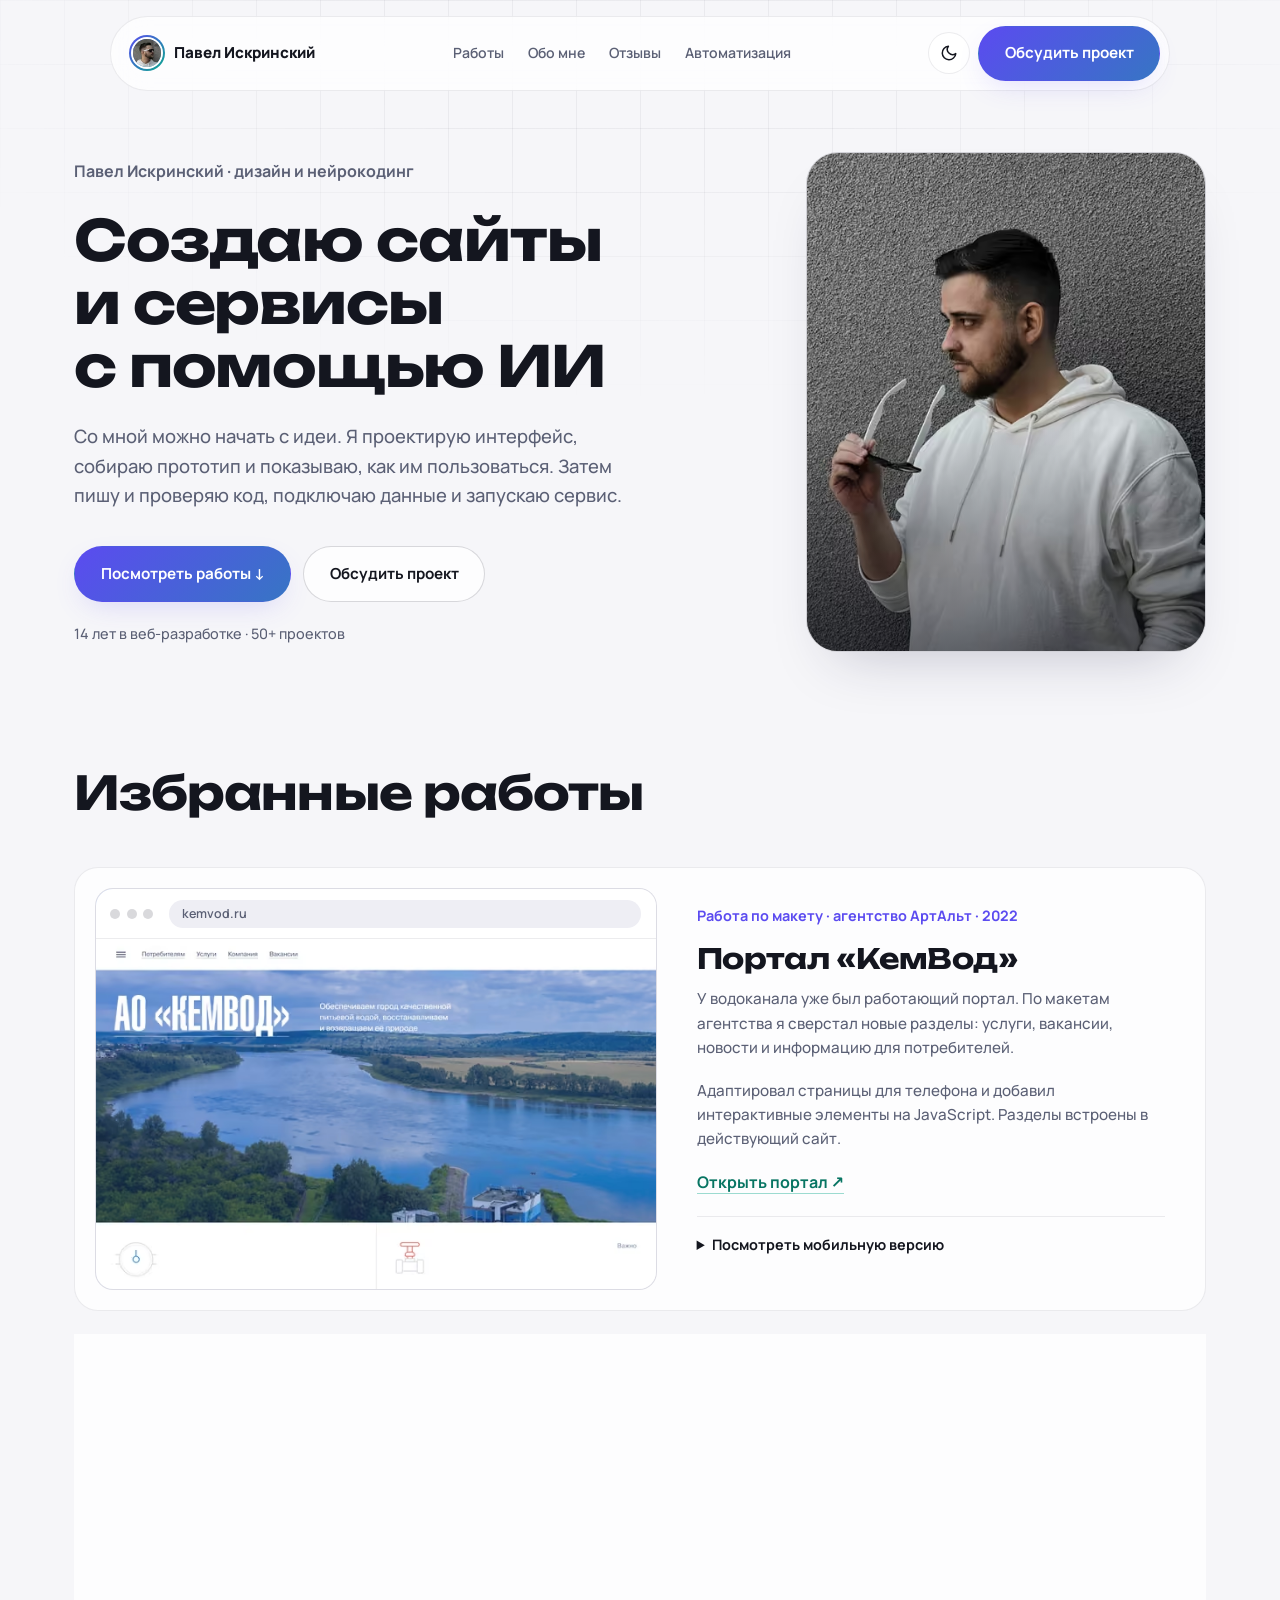
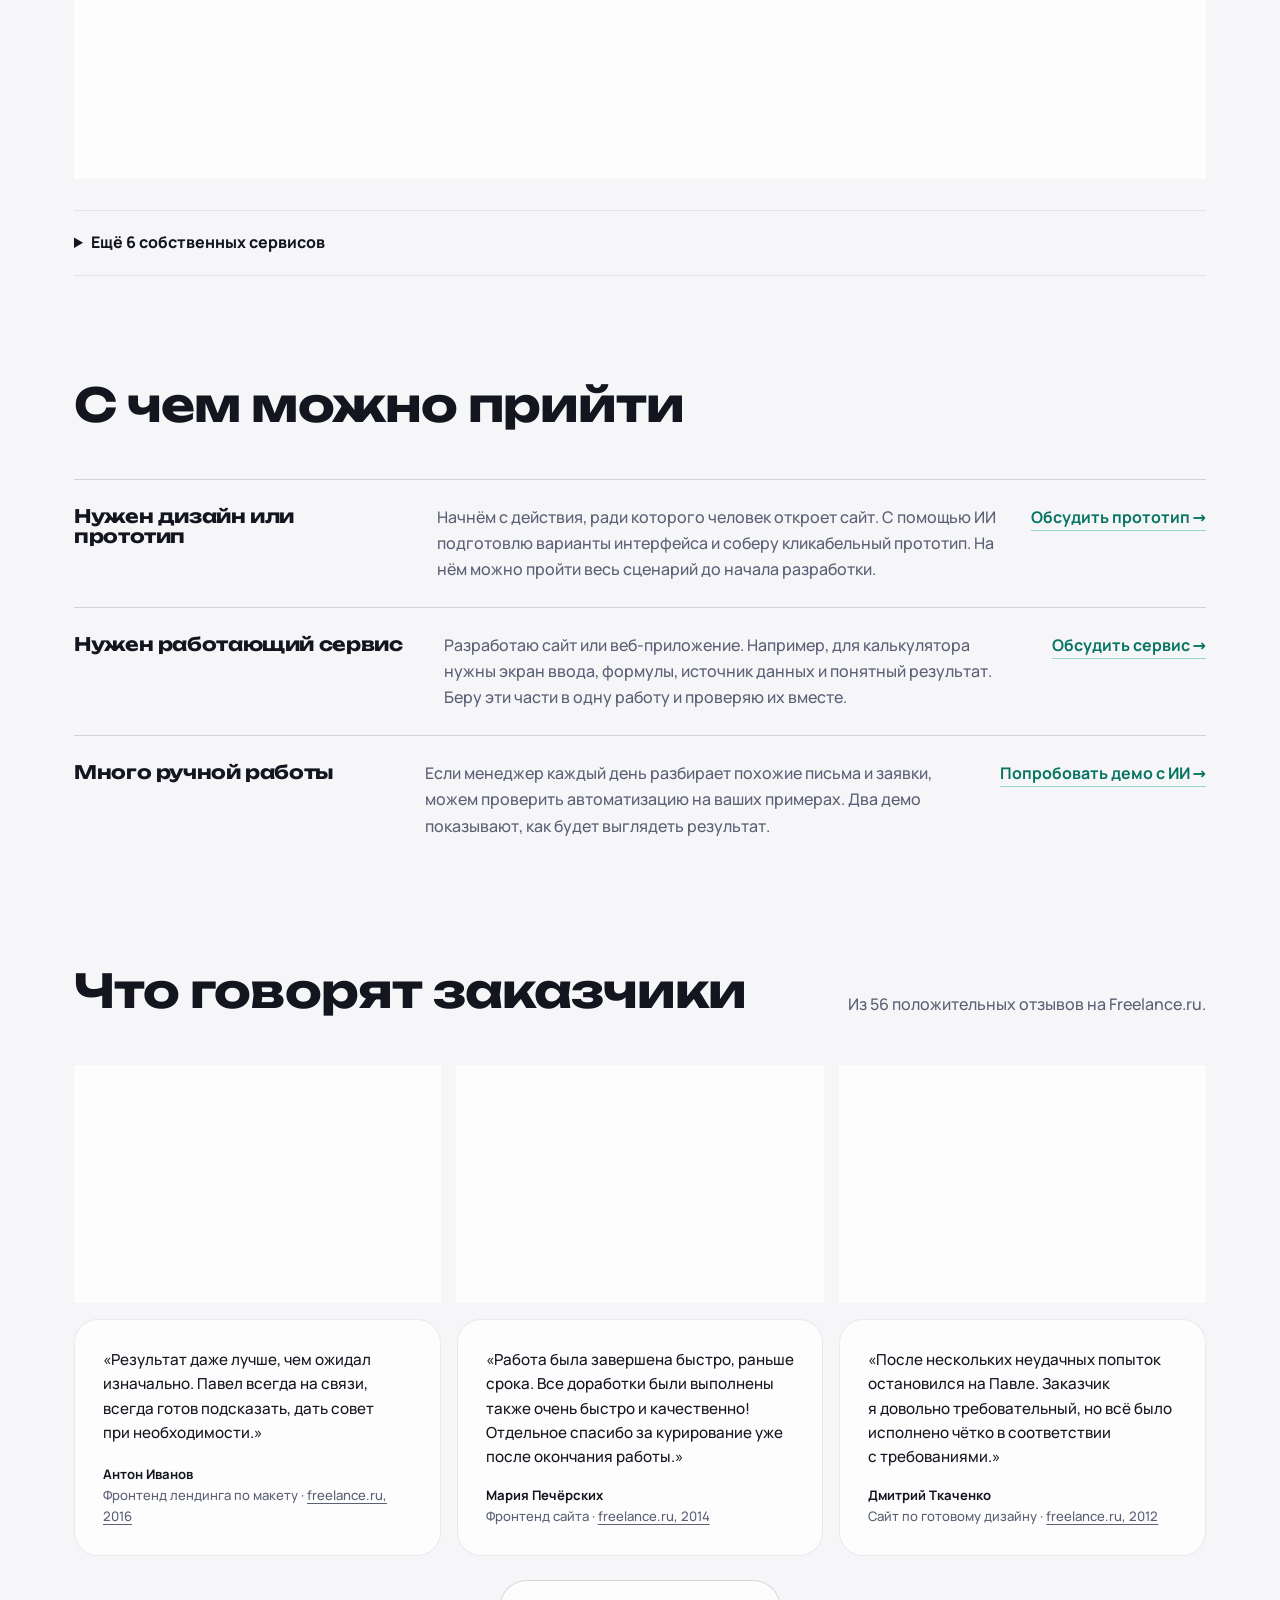
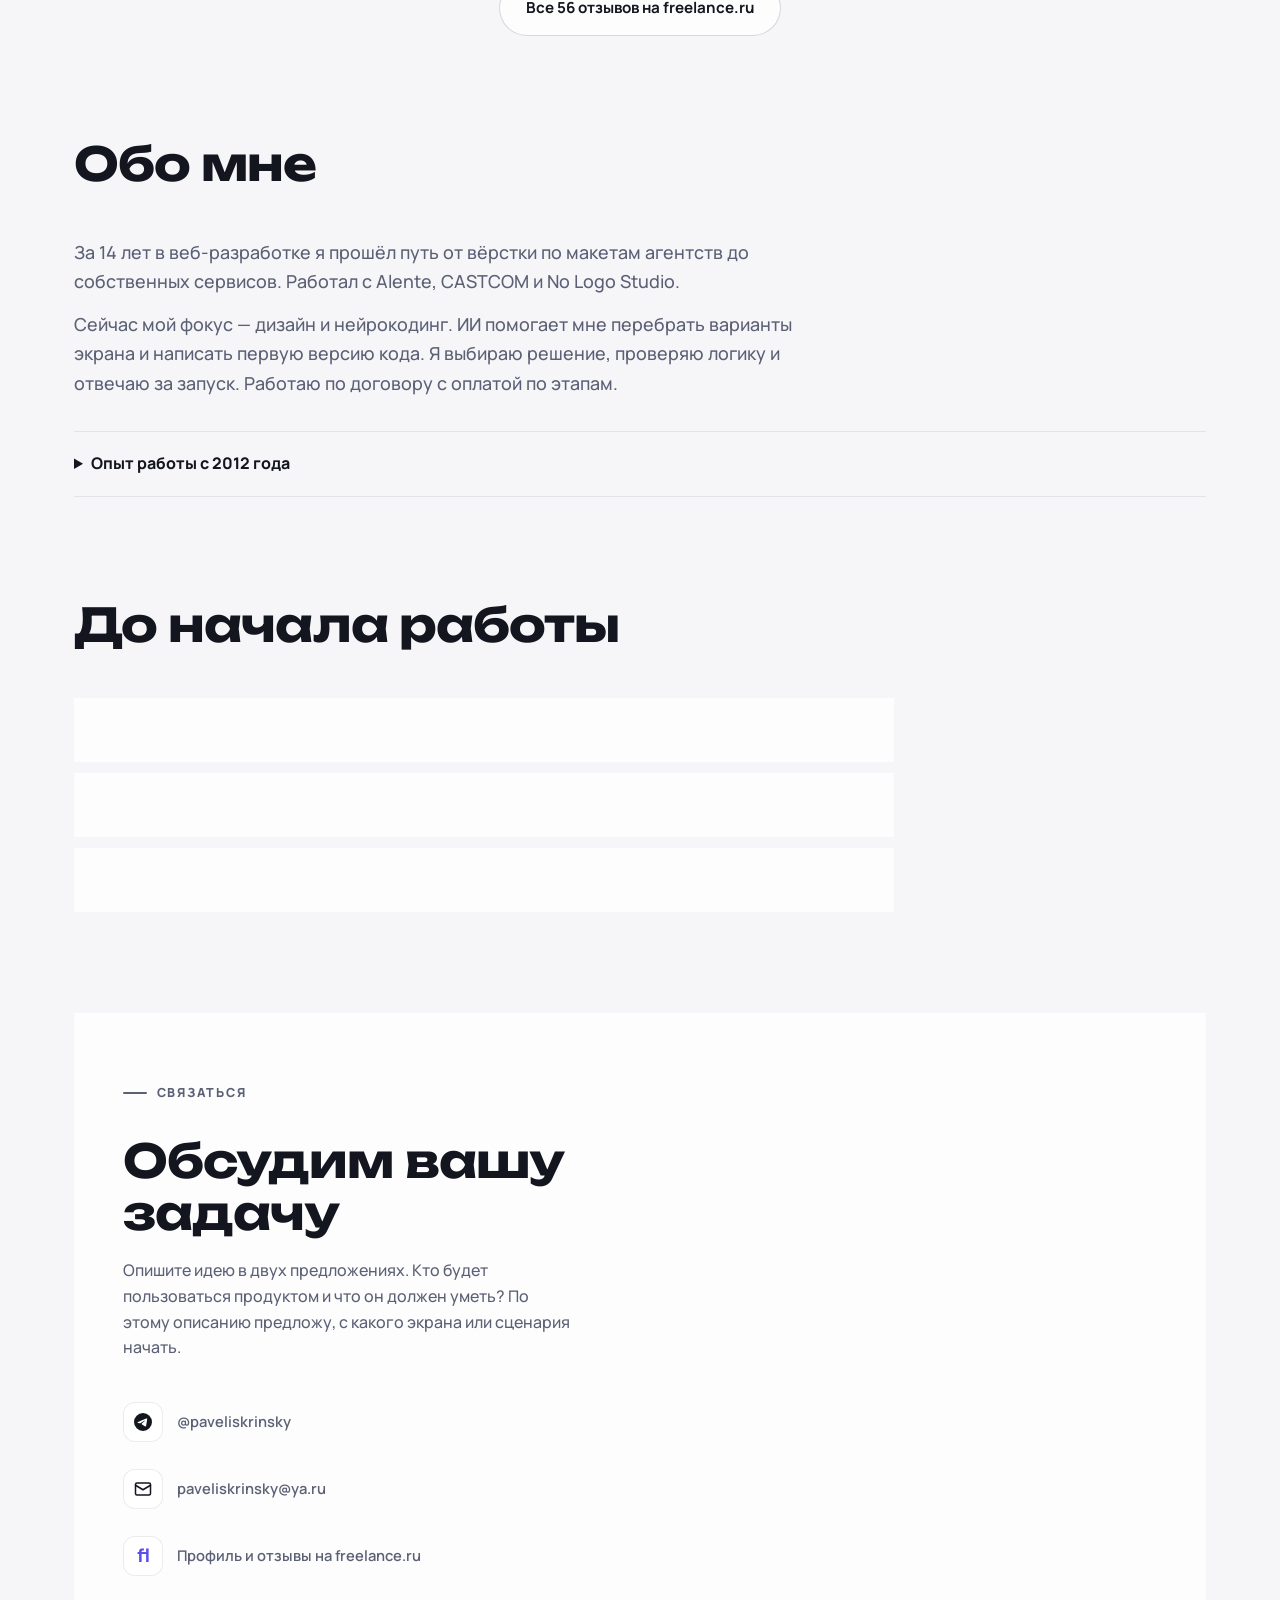
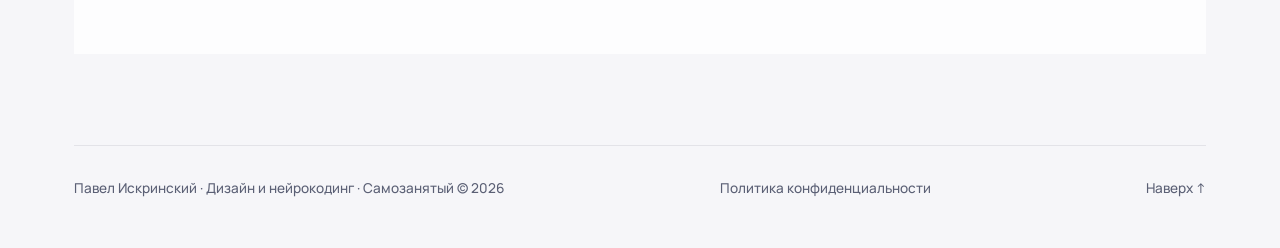
==== commit 73199df2: "Обновить портфолио, добавить демо автоматизации и упаковку сайта" ====
--- a/index.html
+++ b/index.html
@@ -5,32 +5,32 @@
   <meta charset="UTF-8" />
   <meta name="viewport" content="width=device-width, initial-scale=1.0" />
   <meta name="yandex-verification" content="9e1ea6bf9543cc54" />
-  <title>Павел Искринский — веб-разработчик: дизайн, фронтенд, бэкенд</title>
+  <title>Павел Искринский — дизайн и разработка сайтов с ИИ</title>
   <meta name="description"
-    content="Делаю сайты и веб-сервисы целиком: дизайн, фронтенд и бэкенд. Работаю в связке с AI — вайбкодинг и вайб-дизайн под контролем разработчика с 14-летним опытом." />
+    content="Проектирую интерфейсы и создаю сайты и веб-сервисы с помощью ИИ. От первого прототипа до работающего продукта. Павел Искринский, 14 лет в веб-разработке." />
   <link rel="canonical" href="https://paveliskrinsky.github.io/" />
   <meta property="og:type" content="website" />
   <meta property="og:locale" content="ru_RU" />
   <meta property="og:site_name" content="Павел Искринский" />
   <meta property="og:url" content="https://paveliskrinsky.github.io/" />
-  <meta property="og:title" content="Павел Искринский — веб-разработчик: дизайн, фронтенд, бэкенд" />
-  <meta property="og:description" content="Сайты и веб-сервисы целиком: дизайн, фронтенд, бэкенд. Работаю в связке с AI, отвечаю за качество — 14 лет опыта." />
+  <meta property="og:title" content="Павел Искринский — дизайн и разработка сайтов с ИИ" />
+  <meta property="og:description" content="Проектирую интерфейсы и создаю сайты и веб-сервисы с помощью ИИ. От первого прототипа до работающего продукта. Павел Искринский, 14 лет в веб-разработке." />
   <meta property="og:image" content="https://paveliskrinsky.github.io/img/og.jpg" />
   <meta property="og:image:width" content="1200" />
   <meta property="og:image:height" content="630" />
-  <meta property="og:image:alt" content="Павел Искринский — веб-разработчик: дизайн, фронтенд, бэкенд" />
+  <meta property="og:image:alt" content="Павел Искринский — дизайн и разработка сайтов с ИИ" />
   <meta name="twitter:card" content="summary_large_image" />
   <script type="application/ld+json">
     {
       "@context": "https://schema.org",
       "@type": "Person",
       "name": "Павел Искринский",
-      "jobTitle": "Веб-разработчик полного цикла",
+      "jobTitle": "Веб-разработчик и дизайнер",
       "url": "https://paveliskrinsky.github.io/",
       "image": "https://paveliskrinsky.github.io/img/avatar-800.jpg",
       "email": "mailto:paveliskrinsky@ya.ru",
       "address": { "@type": "PostalAddress", "addressLocality": "Новосибирск", "addressCountry": "RU" },
-      "knowsAbout": ["Веб-дизайн", "UI/UX", "Figma", "HTML", "CSS", "JavaScript", "Astro", "PHP", "Laravel", "1С-Битрикс", "Вайбкодинг"],
+      "knowsAbout": ["Нейрокодинг", "Прототипирование", "Веб-дизайн", "UI/UX", "Figma", "HTML", "CSS", "JavaScript", "Astro", "PHP", "Laravel", "1С-Битрикс", "Python", "OpenAI API", "Автоматизация заявок"],
       "sameAs": [
         "https://github.com/paveliskrinsky",
         "https://t.me/paveliskrinsky",
@@ -46,66 +46,26 @@
       "mainEntity": [
         {
           "@type": "Question",
-          "name": "Сколько стоит сайт?",
+          "name": "Сколько будет стоить работа?",
           "acceptedAnswer": {
             "@type": "Answer",
-            "text": "Зависит от объёма: сколько страниц, насколько сложный дизайн, нужны ли интеграции. Пришлите задачу или макет — назову стоимость и срок до начала работы."
+            "text": "Расскажите, для кого вы делаете продукт и что человек должен суметь в нём сделать. После уточнений предложу объём работ, стоимость и срок каждого этапа."
           }
         },
         {
           "@type": "Question",
-          "name": "Сколько времени займёт работа?",
+          "name": "Как вы используете ИИ в проекте?",
           "acceptedAnswer": {
             "@type": "Answer",
-            "text": "Срок называю вместе со стоимостью и придерживаюсь его — в отзывах заказчики чаще всего отмечают, что всё сделано в срок."
+            "text": "На этапе дизайна с помощью ИИ пробую разные компоновки экрана. При разработке использую его для черновиков кода и тестов. Проверяю решения сам. Если самому продукту нужен ИИ, например для разбора заявок, отдельно прорабатываем эту функцию."
           }
         },
         {
           "@type": "Question",
-          "name": "Нужен ли готовый дизайн?",
+          "name": "Что я получу после запуска?",
           "acceptedAnswer": {
             "@type": "Answer",
-            "text": "Нет. Если макета нет, сделаю дизайн сам: соберу несколько вариантов, выберем лучший и доведу его до сайта. Если макет есть — разработаю фронтенд по Figma или Photoshop."
-          }
-        },
-        {
-          "@type": "Question",
-          "name": "Вы делаете сайты с AI. Не пострадает ли качество?",
-          "acceptedAnswer": {
-            "@type": "Answer",
-            "text": "Нет. AI берёт рутину: черновики дизайна, типовой код, обработку данных. Архитектуру, безопасность, скорость и финальную проверку делаю сам — за 14 лет я знаю, как сайт должен работать. Результат можно проверить на моих проектах: все они открыты."
-          }
-        },
-        {
-          "@type": "Question",
-          "name": "С какими CMS работаете?",
-          "acceptedAnswer": {
-            "@type": "Answer",
-            "text": "Разрабатываю и дорабатываю сайты на 1С-Битрикс, Laravel, OpenCart, WordPress и Joomla. Создаю быстрые сайты на Astro с серверной частью на PHP и дорабатываю сайты на Tilda."
-          }
-        },
-        {
-          "@type": "Question",
-          "name": "Можно ускорить мой текущий сайт?",
-          "acceptedAnswer": {
-            "@type": "Answer",
-            "text": "Да. Разбираю, что мешает загрузке, и исправляю. Интернет-магазины в Nisanov Corp доводил до 90–95 баллов Google PageSpeed."
-          }
-        },
-        {
-          "@type": "Question",
-          "name": "Как оформляется работа?",
-          "acceptedAnswer": {
-            "@type": "Answer",
-            "text": "Работаю как самозанятый: заключаем договор, после оплаты вы получаете чек. Живу в Новосибирске и работаю удалённо с заказчиками из любого города."
-          }
-        },
-        {
-          "@type": "Question",
-          "name": "Поддерживаете сайт после запуска?",
-          "acceptedAnswer": {
-            "@type": "Answer",
-            "text": "Да: правки, обновления и новые разделы. С частью заказчиков работаю годами."
+            "text": "Передам файлы проекта и покажу, как обновлять страницы и проверять заявки. Если понадобится поддержка, договоримся о задачах на месяц."
           }
         }
       ]
@@ -1135,7 +1095,7 @@
       color: var(--accent);
     }
 
-    .career-item h4 {
+    .career-item h3 {
       font-size: 1.05rem;
       font-weight: 600;
       margin: .35rem 0 .4rem;
@@ -1166,9 +1126,26 @@
       margin: -.25rem 0 1.5rem;
     }
 
+    .hero-links { display: flex; flex-wrap: wrap; gap: .75rem; }
+    #hero h1 { overflow-wrap: break-word; }
+    .hero-byline { color: var(--muted); font-weight: 700; }
+    .project-body .project-desc { margin: .8rem 0 1.15rem; }
+    .portfolio-more { margin-top: 2rem; border-block: 1px solid var(--border); }
+    .portfolio-more > summary { cursor: pointer; padding: 1.2rem 0; color: var(--text); font-weight: 750; }
+    .portfolio-more[open] { padding-bottom: 1.2rem; }
+    #about .portfolio-more[open] { padding-bottom: clamp(1.5rem, 3vw, 2.5rem); }
+    .service-rows article { display: grid; grid-template-columns: 1fr 1.7fr auto; gap: 2rem; align-items: baseline; padding: 1.5rem 0; border-top: 1px solid var(--border-strong); }
+    .service-rows h3 { font-size: 1.16rem; }
+    .service-rows p, .about-copy { color: var(--muted); line-height: 1.65; }
+    .about-copy { max-width: 66ch; font-size: 1.12rem; }
+    .about-copy p + p { margin-top: .8rem; }
+    @media (max-width: 760px) {
+      .service-rows article { grid-template-columns: 1fr; gap: .65rem; }
+    }
+
     .skills-grid {
       display: grid;
-      grid-template-columns: repeat(3, 1fr);
+      grid-template-columns: repeat(2, minmax(0, 1fr));
       gap: 1rem;
     }
 
@@ -1523,7 +1500,7 @@
       }
 
       .project > .project-media .project-shot {
-        aspect-ratio: 4 / 5;
+        aspect-ratio: 16 / 10;
         flex: none;
       }
     }
@@ -1559,7 +1536,7 @@
       padding: 1rem .5rem .5rem;
     }
 
-    .mini-body h4 {
+    .mini-body h3 {
       font-size: 1.05rem;
       font-weight: 600;
     }
@@ -2205,7 +2182,7 @@
         display: contents;
       }
 
-      .hero-text > :not(.badge) {
+      .hero-text > :not(.hero-byline) {
         grid-column: 1 / -1;
       }
 
@@ -2215,7 +2192,7 @@
         width: 64px;
       }
 
-      .badge {
+      .hero-byline {
         grid-row: 1;
         grid-column: 2;
         justify-self: start;
@@ -2453,20 +2430,17 @@
       <span>Павел Искринский</span>
     </a>
     <ul class="nav-links" id="nav-links">
-      <li><a href="#projects">Проекты</a></li>
-      <li><a href="#skills">Услуги</a></li>
+      <li><a href="#projects">Работы</a></li>
+      <li><a href="#about">Обо мне</a></li>
       <li><a href="#reviews">Отзывы</a></li>
-      <li><a href="#process">Этапы</a></li>
-      <li><a href="#about">Обо мне</a></li>
-      <li><a href="#faq">Вопросы</a></li>
-      <li><a href="#contact">Контакты</a></li>
+      <li><a href="ai-services.html">Автоматизация</a></li>
     </ul>
     <div class="nav-actions">
       <button class="theme-toggle" id="theme-toggle" type="button" aria-label="Переключить тему">
         <svg class="i-sun" viewBox="0 0 24 24" fill="none" stroke="currentColor" stroke-width="2" stroke-linecap="round" stroke-linejoin="round" aria-hidden="true"><circle cx="12" cy="12" r="4" /><path d="M12 2v2M12 20v2M4.93 4.93l1.41 1.41M17.66 17.66l1.41 1.41M2 12h2M20 12h2M4.93 19.07l1.41-1.41M17.66 6.34l1.41-1.41" /></svg>
         <svg class="i-moon" viewBox="0 0 24 24" fill="none" stroke="currentColor" stroke-width="2" stroke-linecap="round" stroke-linejoin="round" aria-hidden="true"><path d="M21 12.79A9 9 0 1 1 11.21 3 7 7 0 0 0 21 12.79z" /></svg>
       </button>
-      <a href="#contact" class="btn btn-primary nav-cta">Оставить заявку</a>
+      <a href="#contact" class="btn btn-primary nav-cta">Обсудить проект</a>
       <button class="nav-burger" id="burger" type="button" aria-label="Меню" aria-expanded="false" aria-controls="nav-links">
         <span></span><span></span><span></span>
       </button>
@@ -2474,39 +2448,17 @@
   </nav>
   <main id="main" tabindex="-1">
     <section id="hero">
-      <div class="orb orb-1" aria-hidden="true"></div>
-      <div class="orb orb-2" aria-hidden="true"></div>
       <div class="container">
         <div class="hero-grid">
           <div class="hero-text">
-            <div class="badge">
-              <span class="dot" aria-hidden="true"></span>
-              Беру новые проекты &middot; отвечаю в&nbsp;течение дня
+            <p class="hero-byline">Павел Искринский · дизайн и нейрокодинг</p>
+            <h1>Создаю сайты и&nbsp;сервисы с&nbsp;помощью ИИ</h1>
+            <p class="hero-sub">Со мной можно начать с идеи. Я проектирую интерфейс, собираю прототип и показываю, как им пользоваться. Затем пишу и проверяю код, подключаю данные и запускаю сервис.</p>
+            <div class="hero-links">
+              <a href="#projects" class="btn btn-primary">Посмотреть работы ↓</a>
+              <a href="#contact-form" class="btn btn-ghost">Обсудить проект</a>
             </div>
-            <h1>
-              Сайты и&nbsp;сервисы <span class="gradient-text">от&nbsp;дизайна до&nbsp;сервера</span>
-            </h1>
-            <p class="hero-sub">
-              Один человек вместо команды: продумаю и&nbsp;нарисую интерфейс, сверстаю его и&nbsp;напишу серверную часть. Работаю в&nbsp;связке с&nbsp;AI&nbsp;&mdash; вайбкодинг и&nbsp;вайб-дизайн ускоряют работу, а&nbsp;14&nbsp;лет опыта отвечают за&nbsp;качество.
-            </p>
-            <ul class="hero-roles" aria-label="Что делаю">
-              <li>Дизайн</li>
-              <li>Фронтенд</li>
-              <li>Бэкенд</li>
-              <li class="hero-role-ai">+ AI</li>
-            </ul>
-            <div class="hero-paths">
-              <div class="hero-path">
-                <p>Бизнесу</p>
-                <a href="#contact-form" class="btn btn-primary" data-task="Сайт или сервис под ключ">Обсудить проект</a>
-              </div>
-              <div class="hero-path">
-                <p>Студиям и&nbsp;дизайнерам</p>
-                <a href="#contact-form" class="btn btn-primary" data-task="Фронтенд по макету">Обсудить фронтенд</a>
-              </div>
-            </div>
-            <a href="#projects" class="hero-work-link">Смотреть проекты &darr;</a>
-            <p class="hero-proof"><a href="https://freelance.ru/reviews/paveliskrinsky/" target="_blank" rel="noopener">56 положительных отзывов</a> &middot; самозанятый, договор и&nbsp;чек</p>
+            <p class="hero-proof">14 лет в веб-разработке · 50+ проектов</p>
           </div>
 
           <div class="hero-visual">
@@ -2517,61 +2469,6 @@
                 <img src="img/avatar-800.jpg" srcset="img/avatar-160.jpg 160w, img/avatar-480.jpg 480w, img/avatar-560.jpg 560w, img/avatar-800.jpg 800w" sizes="(max-width: 640px) 72px, (max-width: 1000px) 300px, 400px" alt="Павел Искринский" width="800" height="1067" />
               </picture>
             </div>
-            <a class="chip chip-1" href="#ai">
-              <span class="chip-icon" aria-hidden="true">
-                <svg viewBox="0 0 24 24" fill="none" stroke="currentColor" stroke-width="2" stroke-linecap="round" stroke-linejoin="round"><path d="M12 3l1.9 5.1L19 10l-5.1 1.9L12 17l-1.9-5.1L5 10l5.1-1.9z" /><path d="M19 15l.8 2.2L22 18l-2.2.8L19 21l-.8-2.2L16 18l2.2-.8z" /></svg>
-              </span>
-              <span>Вайбкодинг<small>под&nbsp;контролем опыта</small></span>
-            </a>
-            <a class="chip chip-2" href="#projects">
-              <span class="chip-icon" aria-hidden="true">
-                <svg viewBox="0 0 24 24" fill="none" stroke="currentColor" stroke-width="2" stroke-linecap="round" stroke-linejoin="round"><path d="M12 2L2 7l10 5 10-5-10-5z" /><path d="M2 17l10 5 10-5M2 12l10 5 10-5" /></svg>
-              </span>
-              <span>8 живых проектов<small>смотреть &darr;</small></span>
-            </a>
-          </div>
-        </div>
-
-        <div class="hero-stats">
-          <div class="stat card spot reveal">
-            <div class="stat-num">14</div>
-            <div class="stat-label">лет делаю сайты</div>
-          </div>
-          <div class="stat card spot reveal">
-            <div class="stat-num">50+</div>
-            <div class="stat-label">запущенных проектов</div>
-          </div>
-          <div class="stat card spot reveal">
-            <div class="stat-num">90+</div>
-            <div class="stat-label">баллов скорости PageSpeed</div>
-          </div>
-        </div>
-      </div>
-
-      <div class="container clients">
-        <h2 class="clients-label">Сайты, над которыми работал</h2>
-        <div class="clients-marquee">
-          <div class="clients-track">
-          <ul class="clients-list">
-            <li>kemvod.ru</li>
-            <li>zelzoo.ru</li>
-            <li>kombos.ru</li>
-            <li>vvezi.ru</li>
-            <li>zaveli.ru</li>
-            <li>kodrazbor.ru</li>
-            <li>ozek.ru</li>
-            <li>autoparam.ru</li>
-          </ul>
-          <ul class="clients-list" aria-hidden="true">
-            <li>kemvod.ru</li>
-            <li>zelzoo.ru</li>
-            <li>kombos.ru</li>
-            <li>vvezi.ru</li>
-            <li>zaveli.ru</li>
-            <li>kodrazbor.ru</li>
-            <li>ozek.ru</li>
-            <li>autoparam.ru</li>
-          </ul>
           </div>
         </div>
       </div>
@@ -2579,16 +2476,11 @@
 
     <section id="projects">
       <div class="container">
-        <div class="section-head reveal">
-          <div>
-            <p class="section-tag">Работы</p>
-            <h2 class="section-title">Проекты</h2>
-          </div>
-          <p class="section-desc">Все сайты работают&nbsp;&mdash; их можно открыть и&nbsp;проверить самому.</p>
+        <div class="section-head reveal" id="cases">
+          <h2 class="section-title">Избранные работы</h2>
         </div>
-
         <div class="projects">
-          <article class="project card reveal" style="--p-glow: #3b82f6">
+          <article class="project card reveal" id="kemvod" style="--p-glow: #3b82f6">
             <a class="project-media" href="https://kemvod.ru" target="_blank" rel="noopener" aria-label="Открыть сайт АО «КемВод»">
               <div class="browser-bar" aria-hidden="true"><i></i><i></i><i></i><span class="browser-url">kemvod.ru</span></div>
               <div class="project-shot">
@@ -2600,44 +2492,11 @@
               </div>
             </a>
             <div class="project-body">
-              <div class="project-top">
-                <span class="project-num">01</span>
-                <span class="project-status">Работает</span>
-              </div>
-              <h3>АО &laquo;КемВод&raquo;</h3>
-              <div class="project-type">Корпоративный портал &middot; для&nbsp;агентства АртАльт &middot; 2022</div>
-              <p class="project-desc">Фронтенд-разработка разделов сервисного портала по&nbsp;дизайну агентства АртАльт.</p>
-              <dl class="case">
-                <div>
-                  <dt>Задача</dt>
-                  <dd>Перенести макеты агентства в&nbsp;действующий портал водоканала, сохранив работу существующих страниц.</dd>
-                </div>
-                <div>
-                  <dt>Моя роль</dt>
-                  <dd>Разработал адаптивный фронтенд разделов услуг, информации для&nbsp;потребителей, вакансий и&nbsp;новостей. Добавил интерактивные блоки и&nbsp;анимации на&nbsp;JavaScript.</dd>
-                </div>
-                <div>
-                  <dt>Решение</dt>
-                  <dd>Разделы по&nbsp;макетам агентства с&nbsp;адаптацией под&nbsp;разные экраны: информацией портала можно пользоваться и&nbsp;с&nbsp;компьютера, и&nbsp;с&nbsp;телефона.</dd>
-                </div>
-                <div>
-                  <dt>Результат</dt>
-                  <dd>Портал работает с&nbsp;2022 года: им&nbsp;пользуются жители и&nbsp;организации Кемерова.</dd>
-                </div>
-              </dl>
-              <div class="tags">
-                <span class="tag">HTML5</span>
-                <span class="tag">SCSS</span>
-                <span class="tag">JavaScript</span>
-                <span class="tag">Адаптив</span>
-              </div>
-              <div class="project-foot">
-                <a class="btn btn-primary" href="#contact-form" data-task="Фронтенд по макету">Обсудить похожую задачу</a>
-                <a class="btn btn-ghost project-link" href="https://kemvod.ru" target="_blank" rel="noopener">
-                  Открыть сайт
-                  <svg viewBox="0 0 24 24" fill="none" stroke="currentColor" stroke-width="2" stroke-linecap="round" stroke-linejoin="round" aria-hidden="true"><path d="M7 17L17 7M8 7h9v9" /></svg>
-                </a>
-              </div>
+              <p class="project-type">Работа по макету · агентство АртАльт · 2022</p>
+              <h3>Портал «КемВод»</h3>
+              <p class="project-desc">У водоканала уже был работающий портал. По макетам агентства я сверстал новые разделы: услуги, вакансии, новости и информацию для потребителей.</p>
+              <p class="project-desc">Адаптировал страницы для телефона и добавил интерактивные элементы на JavaScript. Разделы встроены в действующий сайт.</p>
+              <a class="link-accent" href="https://kemvod.ru" target="_blank" rel="noopener">Открыть портал ↗</a>
               <details class="case-preview">
                 <summary>Посмотреть мобильную версию</summary>
                 <figure>
@@ -2652,7 +2511,7 @@
             </div>
           </article>
 
-          <article class="project project--flip card reveal" style="--p-glow: #f07c1e">
+          <article class="project project--flip card reveal" id="zelzoo" style="--p-glow: #f07c1e">
             <a class="project-media" href="https://zelzoo.ru" target="_blank" rel="noopener" aria-label="Открыть сайт Зеленогорского зоопарка">
               <div class="browser-bar" aria-hidden="true"><i></i><i></i><i></i><span class="browser-url">zelzoo.ru</span></div>
               <div class="project-shot">
@@ -2664,44 +2523,11 @@
               </div>
             </a>
             <div class="project-body">
-              <div class="project-top">
-                <span class="project-num">02</span>
-                <span class="project-status">Работает</span>
-              </div>
+              <p class="project-type">Сайт организации · 2026</p>
               <h3>Зеленогорский зоопарк</h3>
-              <div class="project-type">Сайт муниципального учреждения &middot; 2026</div>
-              <p class="project-desc">Пример сайта для&nbsp;организации: помочь посетителю спланировать визит в&nbsp;Природный зоологический парк Зеленогорска.</p>
-              <dl class="case">
-                <div>
-                  <dt>Задача</dt>
-                  <dd>Собрать информацию о&nbsp;посещении, животных и&nbsp;событиях; добавить версию для&nbsp;слабовидящих и&nbsp;виджет Госуслуг.</dd>
-                </div>
-                <div>
-                  <dt>Моя роль</dt>
-                  <dd>Разработка сайта: каталог животных, новости, экскурсии, гостевая книга, версия для&nbsp;слабовидящих и&nbsp;статус работы по&nbsp;сезонному расписанию.</dd>
-                </div>
-                <div>
-                  <dt>Решение</dt>
-                  <dd>Вынес статус &laquo;открыто / закроемся в&nbsp;…&raquo;, билеты и&nbsp;маршрут на&nbsp;первый экран, чтобы посетителю было проще подготовиться к&nbsp;поездке.</dd>
-                </div>
-                <div>
-                  <dt>Результат</dt>
-                  <dd>На&nbsp;сайте можно проверить время посещения, узнать цены, выбрать экскурсию и&nbsp;познакомиться с&nbsp;животными.</dd>
-                </div>
-              </dl>
-              <div class="tags">
-                <span class="tag">Astro</span>
-                <span class="tag">SCSS</span>
-                <span class="tag">Vanilla JS</span>
-                <span class="tag">Доступность</span>
-              </div>
-              <div class="project-foot">
-                <a class="btn btn-primary" href="#contact-form" data-task="Сайт или сервис под ключ">Обсудить похожий сайт</a>
-                <a class="btn btn-ghost project-link" href="https://zelzoo.ru" target="_blank" rel="noopener">
-                  Открыть сайт
-                  <svg viewBox="0 0 24 24" fill="none" stroke="currentColor" stroke-width="2" stroke-linecap="round" stroke-linejoin="round" aria-hidden="true"><path d="M7 17L17 7M8 7h9v9" /></svg>
-                </a>
-              </div>
+              <p class="project-desc">Посетителю перед поездкой нужны три вещи: открыт ли зоопарк, сколько стоят билеты и как добраться. Всё это вынес на первый экран. Статус работы меняется по сезонному расписанию.</p>
+              <p class="project-desc">Разработал сайт на Astro, собрал каталог животных и раздел экскурсий, добавил версию для слабовидящих.</p>
+              <a class="link-accent" href="https://zelzoo.ru" target="_blank" rel="noopener">Открыть сайт зоопарка ↗</a>
               <details class="case-preview">
                 <summary>Посмотреть мобильную версию</summary>
                 <figure>
@@ -2715,271 +2541,157 @@
               </details>
             </div>
           </article>
+
         </div>
 
-        <div class="subhead reveal">
-          <h3 class="section-tag">Мои собственные проекты</h3>
-          <p class="subhead-desc">Справочники и&nbsp;сервис калькуляторов. Придумал, нарисовал дизайн, написал фронтенд и&nbsp;бэкенд, собрал данные и&nbsp;запустил сам&nbsp;&mdash; в&nbsp;связке с&nbsp;AI.</p>
+        <details class="portfolio-more">
+          <summary>Ещё 6 собственных сервисов</summary>
+          <div class="mini-projects">
+            <article class="mini-project card" style="--p-glow: #dc2626">
+              <a class="project-media" href="https://kombos.ru" target="_blank" rel="noopener" aria-label="Открыть сайт KOMBOS.RU">
+                <div class="browser-bar" aria-hidden="true"><i></i><i></i><i></i><span class="browser-url">kombos.ru</span></div>
+                <div class="project-shot">
+                  <picture>
+                    <source srcset="img/projects/kombos-520.avif 520w, img/projects/kombos-640.avif 640w, img/projects/kombos-1200.avif 1200w" sizes="(max-width: 640px) 112px, (max-width: 1180px) calc(50vw - 3.5rem), 534px" type="image/avif" />
+                    <source srcset="img/projects/kombos-520.webp 520w, img/projects/kombos-640.webp 640w, img/projects/kombos-1200.webp 1200w" sizes="(max-width: 640px) 112px, (max-width: 1180px) calc(50vw - 3.5rem), 534px" type="image/webp" />
+                    <img src="img/projects/kombos-640.jpg" srcset="img/projects/kombos-520.jpg 520w, img/projects/kombos-640.jpg 640w, img/projects/kombos-1200.jpg 1200w" sizes="(max-width: 640px) 112px, (max-width: 1180px) calc(50vw - 3.5rem), 534px" alt="Главная страница сайта KOMBOS.RU" width="1200" height="1500" loading="lazy" decoding="async" />
+                  </picture>
+                </div>
+              </a>
+              <div class="mini-body">
+                <h3>KOMBOS.RU</h3>
+                <p>Справочник по&nbsp;Mortal Kombat: 10&nbsp;763 приёма и&nbsp;81 персонаж. Комбо показаны кнопками выбранного геймпада.</p>
+                <a class="link-accent" href="https://kombos.ru" target="_blank" rel="noopener">kombos.ru&nbsp;&#8599;</a>
+              </div>
+            </article>
+
+            <article class="mini-project card" id="vvezi">
+              <a class="project-media" href="https://vvezi.ru" target="_blank" rel="noopener" aria-label="Открыть сайт Ввези.ru">
+                <div class="browser-bar" aria-hidden="true"><i></i><i></i><i></i><span class="browser-url">vvezi.ru</span></div>
+                <div class="project-shot">
+                  <picture>
+                    <source srcset="img/projects/vvezi-520.avif 520w, img/projects/vvezi-640.avif 640w, img/projects/vvezi-1200.avif 1200w" sizes="(max-width: 640px) 112px, (max-width: 1180px) calc(50vw - 3.5rem), 534px" type="image/avif" />
+                    <source srcset="img/projects/vvezi-520.webp 520w, img/projects/vvezi-640.webp 640w, img/projects/vvezi-1200.webp 1200w" sizes="(max-width: 640px) 112px, (max-width: 1180px) calc(50vw - 3.5rem), 534px" type="image/webp" />
+                    <img src="img/projects/vvezi-640.jpg" srcset="img/projects/vvezi-520.jpg 520w, img/projects/vvezi-640.jpg 640w, img/projects/vvezi-1200.jpg 1200w" sizes="(max-width: 640px) 112px, (max-width: 1180px) calc(50vw - 3.5rem), 534px" alt="Главная страница сайта Ввези.ru" width="1200" height="1500" loading="lazy" decoding="async" />
+                  </picture>
+                </div>
+              </a>
+              <div class="mini-body">
+                <h3>Ввези.ru</h3>
+                <p>Сколько обойдётся ввоз автомобиля? Сделал калькуляторы, которые учитывают характеристики машины, ставки платежей и курс валют.</p>
+                <p>Сам спроектировал интерфейс, написал серверную часть для расчётов и подключил данные. Пользователь вводит параметры автомобиля и видит суммы пошлины и утильсбора.</p>
+                <a class="link-accent" href="https://vvezi.ru" target="_blank" rel="noopener">Открыть калькуляторы ↗</a>
+              </div>
+            </article>
+
+            <article class="mini-project card" style="--p-glow: #2563eb">
+              <a class="project-media" href="https://zaveli.ru" target="_blank" rel="noopener" aria-label="Открыть сайт Завели.ru">
+                <div class="browser-bar" aria-hidden="true"><i></i><i></i><i></i><span class="browser-url">zaveli.ru</span></div>
+                <div class="project-shot">
+                  <picture>
+                    <source srcset="img/projects/zaveli-520.avif 520w, img/projects/zaveli-640.avif 640w, img/projects/zaveli-1200.avif 1200w" sizes="(max-width: 640px) 112px, (max-width: 1180px) calc(50vw - 3.5rem), 534px" type="image/avif" />
+                    <source srcset="img/projects/zaveli-520.webp 520w, img/projects/zaveli-640.webp 640w, img/projects/zaveli-1200.webp 1200w" sizes="(max-width: 640px) 112px, (max-width: 1180px) calc(50vw - 3.5rem), 534px" type="image/webp" />
+                    <img src="img/projects/zaveli-640.jpg" srcset="img/projects/zaveli-520.jpg 520w, img/projects/zaveli-640.jpg 640w, img/projects/zaveli-1200.jpg 1200w" sizes="(max-width: 640px) 112px, (max-width: 1180px) calc(50vw - 3.5rem), 534px" alt="Главная страница сайта Завели.ru" width="1200" height="1500" loading="lazy" decoding="async" />
+                  </picture>
+                </div>
+              </a>
+              <div class="mini-body">
+                <h3>Завели.ru</h3>
+                <p>Какие кнопки нажать для автозапуска, привязки брелка и&nbsp;сервисного режима: 15 моделей StarLine и&nbsp;120 инструкций по&nbsp;руководствам производителей.</p>
+                <a class="link-accent" href="https://zaveli.ru" target="_blank" rel="noopener">zaveli.ru&nbsp;&#8599;</a>
+              </div>
+            </article>
+
+            <article class="mini-project card" style="--p-glow: #14b8a6">
+              <a class="project-media" href="https://kodrazbor.ru" target="_blank" rel="noopener" aria-label="Открыть сайт КодРазбор">
+                <div class="browser-bar" aria-hidden="true"><i></i><i></i><i></i><span class="browser-url">kodrazbor.ru</span></div>
+                <div class="project-shot">
+                  <picture>
+                    <source srcset="img/projects/kodrazbor-520.avif 520w, img/projects/kodrazbor-640.avif 640w, img/projects/kodrazbor-1200.avif 1200w" sizes="(max-width: 640px) 112px, (max-width: 1180px) calc(50vw - 3.5rem), 534px" type="image/avif" />
+                    <source srcset="img/projects/kodrazbor-520.webp 520w, img/projects/kodrazbor-640.webp 640w, img/projects/kodrazbor-1200.webp 1200w" sizes="(max-width: 640px) 112px, (max-width: 1180px) calc(50vw - 3.5rem), 534px" type="image/webp" />
+                    <img src="img/projects/kodrazbor-640.jpg" srcset="img/projects/kodrazbor-520.jpg 520w, img/projects/kodrazbor-640.jpg 640w, img/projects/kodrazbor-1200.jpg 1200w" sizes="(max-width: 640px) 112px, (max-width: 1180px) calc(50vw - 3.5rem), 534px" alt="Главная страница сайта КодРазбор" width="1200" height="1500" loading="lazy" decoding="async" />
+                  </picture>
+                </div>
+              </a>
+              <div class="mini-body">
+                <h3>КодРазбор</h3>
+                <p>465 кодов ошибок газовых котлов 10 брендов: что значит код, что проверить самому и&nbsp;когда звать мастера.</p>
+                <a class="link-accent" href="https://kodrazbor.ru" target="_blank" rel="noopener">kodrazbor.ru&nbsp;&#8599;</a>
+              </div>
+            </article>
+
+            <article class="mini-project card" style="--p-glow: #b86be8">
+              <a class="project-media" href="https://ozek.ru" target="_blank" rel="noopener" aria-label="Открыть сайт OZEK">
+                <div class="browser-bar" aria-hidden="true"><i></i><i></i><i></i><span class="browser-url">ozek.ru</span></div>
+                <div class="project-shot">
+                  <picture>
+                    <source srcset="img/projects/ozek-520.avif 520w, img/projects/ozek-640.avif 640w, img/projects/ozek-1200.avif 1200w" sizes="(max-width: 640px) 112px, (max-width: 1180px) calc(50vw - 3.5rem), 534px" type="image/avif" />
+                    <source srcset="img/projects/ozek-520.webp 520w, img/projects/ozek-640.webp 640w, img/projects/ozek-1200.webp 1200w" sizes="(max-width: 640px) 112px, (max-width: 1180px) calc(50vw - 3.5rem), 534px" type="image/webp" />
+                    <img src="img/projects/ozek-640.jpg" srcset="img/projects/ozek-520.jpg 520w, img/projects/ozek-640.jpg 640w, img/projects/ozek-1200.jpg 1200w" sizes="(max-width: 640px) 112px, (max-width: 1180px) calc(50vw - 3.5rem), 534px" alt="Главная страница сайта OZEK" width="1200" height="1500" loading="lazy" decoding="async" />
+                  </picture>
+                </div>
+              </a>
+              <div class="mini-body">
+                <h3>OZEK</h3>
+                <p>Справочник по косметическим ингредиентам и проверка INCI состава: свойства, ограничения и ссылки на источники CosIng, SCCS, CIR и PubMed.</p>
+                <a class="link-accent" href="https://ozek.ru" target="_blank" rel="noopener">ozek.ru&nbsp;&#8599;</a>
+              </div>
+            </article>
+
+            <article class="mini-project card" style="--p-glow: #e88a35">
+              <a class="project-media" href="https://autoparam.ru" target="_blank" rel="noopener" aria-label="Открыть сайт АвтоПарам">
+                <div class="browser-bar" aria-hidden="true"><i></i><i></i><i></i><span class="browser-url">autoparam.ru</span></div>
+                <div class="project-shot">
+                  <picture>
+                    <source srcset="img/projects/autoparam-520.avif 520w, img/projects/autoparam-640.avif 640w, img/projects/autoparam-1200.avif 1200w" sizes="(max-width: 640px) 112px, (max-width: 1180px) calc(50vw - 3.5rem), 534px" type="image/avif" />
+                    <source srcset="img/projects/autoparam-520.webp 520w, img/projects/autoparam-640.webp 640w, img/projects/autoparam-1200.webp 1200w" sizes="(max-width: 640px) 112px, (max-width: 1180px) calc(50vw - 3.5rem), 534px" type="image/webp" />
+                    <img src="img/projects/autoparam-640.jpg" srcset="img/projects/autoparam-520.jpg 520w, img/projects/autoparam-640.jpg 640w, img/projects/autoparam-1200.jpg 1200w" sizes="(max-width: 640px) 112px, (max-width: 1180px) calc(50vw - 3.5rem), 534px" alt="Главная страница сайта АвтоПарам" width="1200" height="1500" loading="lazy" decoding="async" />
+                  </picture>
+                </div>
+              </a>
+              <div class="mini-body">
+                <h3>АвтоПарам</h3>
+                <p>Справочник по китайским автомобилям: моторное масло, шины и щётки стеклоочистителей с данными по двигателям и годам выпуска.</p>
+                <a class="link-accent" href="https://autoparam.ru" target="_blank" rel="noopener">autoparam.ru&nbsp;&#8599;</a>
+              </div>
+            </article>
+          </div>
+        </details>
+      </div>
+    </section>
+
+    <section id="skills">
+      <div class="container">
+        <div class="section-head reveal">
+          <h2 class="section-title">С чем можно прийти</h2>
         </div>
-
-        <div class="mini-projects">
-          <article class="mini-project card reveal" style="--p-glow: #dc2626">
-            <a class="project-media" href="https://kombos.ru" target="_blank" rel="noopener" aria-label="Открыть сайт KOMBOS.RU">
-              <div class="browser-bar" aria-hidden="true"><i></i><i></i><i></i><span class="browser-url">kombos.ru</span></div>
-              <div class="project-shot">
-                <picture>
-                  <source srcset="img/projects/kombos-520.avif 520w, img/projects/kombos-640.avif 640w, img/projects/kombos-1200.avif 1200w" sizes="(max-width: 640px) 112px, (max-width: 1180px) calc(50vw - 3.5rem), 534px" type="image/avif" />
-                  <source srcset="img/projects/kombos-520.webp 520w, img/projects/kombos-640.webp 640w, img/projects/kombos-1200.webp 1200w" sizes="(max-width: 640px) 112px, (max-width: 1180px) calc(50vw - 3.5rem), 534px" type="image/webp" />
-                  <img src="img/projects/kombos-640.jpg" srcset="img/projects/kombos-520.jpg 520w, img/projects/kombos-640.jpg 640w, img/projects/kombos-1200.jpg 1200w" sizes="(max-width: 640px) 112px, (max-width: 1180px) calc(50vw - 3.5rem), 534px" alt="Главная страница сайта KOMBOS.RU" width="1200" height="1500" loading="lazy" decoding="async" />
-                </picture>
-              </div>
-            </a>
-            <div class="mini-body">
-              <h4>KOMBOS.RU</h4>
-              <p>Справочник по&nbsp;Mortal Kombat: 10&nbsp;763 приёма и&nbsp;81 персонаж. Комбо показаны кнопками выбранного геймпада.</p>
-              <a class="link-accent" href="https://kombos.ru" target="_blank" rel="noopener">kombos.ru&nbsp;&#8599;</a>
-            </div>
+        <div class="service-rows">
+          <article>
+            <h3>Нужен дизайн или прототип</h3>
+            <p>Начнём с действия, ради которого человек откроет сайт. С помощью ИИ подготовлю варианты интерфейса и соберу кликабельный прототип. На нём можно пройти весь сценарий до начала разработки.</p>
+            <a class="link-accent" href="#contact-form" data-task="Дизайн и прототип">Обсудить прототип →</a>
           </article>
-
-          <article class="mini-project card reveal" style="--p-glow: #c8f53a">
-            <a class="project-media" href="https://vvezi.ru" target="_blank" rel="noopener" aria-label="Открыть сайт Ввези.ru">
-              <div class="browser-bar" aria-hidden="true"><i></i><i></i><i></i><span class="browser-url">vvezi.ru</span></div>
-              <div class="project-shot">
-                <picture>
-                  <source srcset="img/projects/vvezi-520.avif 520w, img/projects/vvezi-640.avif 640w, img/projects/vvezi-1200.avif 1200w" sizes="(max-width: 640px) 112px, (max-width: 1180px) calc(50vw - 3.5rem), 534px" type="image/avif" />
-                  <source srcset="img/projects/vvezi-520.webp 520w, img/projects/vvezi-640.webp 640w, img/projects/vvezi-1200.webp 1200w" sizes="(max-width: 640px) 112px, (max-width: 1180px) calc(50vw - 3.5rem), 534px" type="image/webp" />
-                  <img src="img/projects/vvezi-640.jpg" srcset="img/projects/vvezi-520.jpg 520w, img/projects/vvezi-640.jpg 640w, img/projects/vvezi-1200.jpg 1200w" sizes="(max-width: 640px) 112px, (max-width: 1180px) calc(50vw - 3.5rem), 534px" alt="Главная страница сайта Ввези.ru" width="1200" height="1500" loading="lazy" decoding="async" />
-                </picture>
-              </div>
-            </a>
-            <div class="mini-body">
-              <h4>Ввези.ru</h4>
-              <p>Калькуляторы растаможки и&nbsp;утильсбора по&nbsp;ставкам из&nbsp;постановлений Правительства и&nbsp;курсу ЦБ на&nbsp;сегодня.</p>
-              <a class="link-accent" href="https://vvezi.ru" target="_blank" rel="noopener">vvezi.ru&nbsp;&#8599;</a>
-            </div>
+          <article>
+            <h3>Нужен работающий сервис</h3>
+            <p>Разработаю сайт или веб-приложение. Например, для калькулятора нужны экран ввода, формулы, источник данных и понятный результат. Беру эти части в одну работу и проверяю их вместе.</p>
+            <a class="link-accent" href="#contact-form" data-task="Сайт или веб-сервис">Обсудить сервис →</a>
           </article>
-
-          <article class="mini-project card reveal" style="--p-glow: #2563eb">
-            <a class="project-media" href="https://zaveli.ru" target="_blank" rel="noopener" aria-label="Открыть сайт Завели.ru">
-              <div class="browser-bar" aria-hidden="true"><i></i><i></i><i></i><span class="browser-url">zaveli.ru</span></div>
-              <div class="project-shot">
-                <picture>
-                  <source srcset="img/projects/zaveli-520.avif 520w, img/projects/zaveli-640.avif 640w, img/projects/zaveli-1200.avif 1200w" sizes="(max-width: 640px) 112px, (max-width: 1180px) calc(50vw - 3.5rem), 534px" type="image/avif" />
-                  <source srcset="img/projects/zaveli-520.webp 520w, img/projects/zaveli-640.webp 640w, img/projects/zaveli-1200.webp 1200w" sizes="(max-width: 640px) 112px, (max-width: 1180px) calc(50vw - 3.5rem), 534px" type="image/webp" />
-                  <img src="img/projects/zaveli-640.jpg" srcset="img/projects/zaveli-520.jpg 520w, img/projects/zaveli-640.jpg 640w, img/projects/zaveli-1200.jpg 1200w" sizes="(max-width: 640px) 112px, (max-width: 1180px) calc(50vw - 3.5rem), 534px" alt="Главная страница сайта Завели.ru" width="1200" height="1500" loading="lazy" decoding="async" />
-                </picture>
-              </div>
-            </a>
-            <div class="mini-body">
-              <h4>Завели.ru</h4>
-              <p>Какие кнопки нажать для автозапуска, привязки брелка и&nbsp;сервисного режима: 15 моделей StarLine и&nbsp;120 инструкций по&nbsp;руководствам производителей.</p>
-              <a class="link-accent" href="https://zaveli.ru" target="_blank" rel="noopener">zaveli.ru&nbsp;&#8599;</a>
-            </div>
-          </article>
-
-          <article class="mini-project card reveal" style="--p-glow: #14b8a6">
-            <a class="project-media" href="https://kodrazbor.ru" target="_blank" rel="noopener" aria-label="Открыть сайт КодРазбор">
-              <div class="browser-bar" aria-hidden="true"><i></i><i></i><i></i><span class="browser-url">kodrazbor.ru</span></div>
-              <div class="project-shot">
-                <picture>
-                  <source srcset="img/projects/kodrazbor-520.avif 520w, img/projects/kodrazbor-640.avif 640w, img/projects/kodrazbor-1200.avif 1200w" sizes="(max-width: 640px) 112px, (max-width: 1180px) calc(50vw - 3.5rem), 534px" type="image/avif" />
-                  <source srcset="img/projects/kodrazbor-520.webp 520w, img/projects/kodrazbor-640.webp 640w, img/projects/kodrazbor-1200.webp 1200w" sizes="(max-width: 640px) 112px, (max-width: 1180px) calc(50vw - 3.5rem), 534px" type="image/webp" />
-                  <img src="img/projects/kodrazbor-640.jpg" srcset="img/projects/kodrazbor-520.jpg 520w, img/projects/kodrazbor-640.jpg 640w, img/projects/kodrazbor-1200.jpg 1200w" sizes="(max-width: 640px) 112px, (max-width: 1180px) calc(50vw - 3.5rem), 534px" alt="Главная страница сайта КодРазбор" width="1200" height="1500" loading="lazy" decoding="async" />
-                </picture>
-              </div>
-            </a>
-            <div class="mini-body">
-              <h4>КодРазбор</h4>
-              <p>465 кодов ошибок газовых котлов 10 брендов: что значит код, что проверить самому и&nbsp;когда звать мастера.</p>
-              <a class="link-accent" href="https://kodrazbor.ru" target="_blank" rel="noopener">kodrazbor.ru&nbsp;&#8599;</a>
-            </div>
-          </article>
-
-          <article class="mini-project card reveal" style="--p-glow: #b86be8">
-            <a class="project-media" href="https://ozek.ru" target="_blank" rel="noopener" aria-label="Открыть сайт OZEK">
-              <div class="browser-bar" aria-hidden="true"><i></i><i></i><i></i><span class="browser-url">ozek.ru</span></div>
-              <div class="project-shot">
-                <picture>
-                  <source srcset="img/projects/ozek-520.avif 520w, img/projects/ozek-640.avif 640w, img/projects/ozek-1200.avif 1200w" sizes="(max-width: 640px) 112px, (max-width: 1180px) calc(50vw - 3.5rem), 534px" type="image/avif" />
-                  <source srcset="img/projects/ozek-520.webp 520w, img/projects/ozek-640.webp 640w, img/projects/ozek-1200.webp 1200w" sizes="(max-width: 640px) 112px, (max-width: 1180px) calc(50vw - 3.5rem), 534px" type="image/webp" />
-                  <img src="img/projects/ozek-640.jpg" srcset="img/projects/ozek-520.jpg 520w, img/projects/ozek-640.jpg 640w, img/projects/ozek-1200.jpg 1200w" sizes="(max-width: 640px) 112px, (max-width: 1180px) calc(50vw - 3.5rem), 534px" alt="Главная страница сайта OZEK" width="1200" height="1500" loading="lazy" decoding="async" />
-                </picture>
-              </div>
-            </a>
-            <div class="mini-body">
-              <h4>OZEK</h4>
-              <p>Справочник по косметическим ингредиентам и проверка INCI состава: свойства, ограничения и ссылки на источники CosIng, SCCS, CIR и PubMed.</p>
-              <a class="link-accent" href="https://ozek.ru" target="_blank" rel="noopener">ozek.ru&nbsp;&#8599;</a>
-            </div>
-          </article>
-
-          <article class="mini-project card reveal" style="--p-glow: #e88a35">
-            <a class="project-media" href="https://autoparam.ru" target="_blank" rel="noopener" aria-label="Открыть сайт АвтоПарам">
-              <div class="browser-bar" aria-hidden="true"><i></i><i></i><i></i><span class="browser-url">autoparam.ru</span></div>
-              <div class="project-shot">
-                <picture>
-                  <source srcset="img/projects/autoparam-520.avif 520w, img/projects/autoparam-640.avif 640w, img/projects/autoparam-1200.avif 1200w" sizes="(max-width: 640px) 112px, (max-width: 1180px) calc(50vw - 3.5rem), 534px" type="image/avif" />
-                  <source srcset="img/projects/autoparam-520.webp 520w, img/projects/autoparam-640.webp 640w, img/projects/autoparam-1200.webp 1200w" sizes="(max-width: 640px) 112px, (max-width: 1180px) calc(50vw - 3.5rem), 534px" type="image/webp" />
-                  <img src="img/projects/autoparam-640.jpg" srcset="img/projects/autoparam-520.jpg 520w, img/projects/autoparam-640.jpg 640w, img/projects/autoparam-1200.jpg 1200w" sizes="(max-width: 640px) 112px, (max-width: 1180px) calc(50vw - 3.5rem), 534px" alt="Главная страница сайта АвтоПарам" width="1200" height="1500" loading="lazy" decoding="async" />
-                </picture>
-              </div>
-            </a>
-            <div class="mini-body">
-              <h4>АвтоПарам</h4>
-              <p>Справочник по китайским автомобилям: моторное масло, шины и щётки стеклоочистителей с данными по двигателям и годам выпуска.</p>
-              <a class="link-accent" href="https://autoparam.ru" target="_blank" rel="noopener">autoparam.ru&nbsp;&#8599;</a>
-            </div>
+          <article id="ai">
+            <h3>Много ручной работы</h3>
+            <p>Если менеджер каждый день разбирает похожие письма и заявки, можем проверить автоматизацию на ваших примерах. Два демо показывают, как будет выглядеть результат.</p>
+            <a class="link-accent" href="ai-services.html#demos">Попробовать демо с ИИ →</a>
           </article>
         </div>
       </div>
     </section>
 
-    <section id="skills">
-      <div class="container">
-        <div class="section-head reveal">
-          <div>
-            <p class="section-tag">Что я&nbsp;делаю</p>
-            <h2 class="section-title">Чем могу помочь</h2>
-          </div>
-          <p class="section-desc">Возьму проект целиком&nbsp;&mdash; от&nbsp;идеи и&nbsp;дизайна до&nbsp;сервера и&nbsp;запуска&nbsp;&mdash; или&nbsp;подключусь на&nbsp;нужном этапе.</p>
-        </div>
-
-        <div class="skills-grid">
-          <div class="skill-card card spot reveal">
-            <div class="icon-box icon-box--teal" aria-hidden="true">
-              <svg viewBox="0 0 24 24" fill="none" stroke="currentColor" stroke-width="2" stroke-linecap="round" stroke-linejoin="round"><rect x="2" y="3" width="20" height="14" rx="2" /><path d="M8 21h8M12 17v4" /></svg>
-            </div>
-            <h3>Сайт или&nbsp;сервис под&nbsp;ключ</h3>
-            <p>Продумаю структуру, нарисую дизайн, сделаю фронтенд и&nbsp;серверную часть, запущу на&nbsp;вашем домене. Лендинг, корпоративный сайт, справочник или&nbsp;сервис с&nbsp;калькуляторами.</p>
-            <div class="tags">
-              <span class="tag">Astro</span>
-              <span class="tag">PHP</span>
-              <span class="tag">Tilda</span>
-              <span class="tag">WordPress</span>
-            </div>
-            <a class="btn btn-ghost" href="#contact-form" data-task="Сайт или сервис под ключ">Обсудить проект</a>
-          </div>
-
-          <div class="skill-card card spot reveal">
-            <div class="icon-box" aria-hidden="true">
-              <svg viewBox="0 0 24 24" fill="none" stroke="currentColor" stroke-width="2" stroke-linecap="round" stroke-linejoin="round"><path d="M12 19l7-7 3 3-7 7-3-3z" /><path d="M18 13l-1.5-7.5L2 2l3.5 14.5L13 18l5-5z" /><path d="M2 2l7.59 7.59" /><circle cx="11" cy="11" r="2" /></svg>
-            </div>
-            <h3>Дизайн интерфейса</h3>
-            <p>Вайб-дизайн: с&nbsp;AI быстро собираю несколько вариантов экранов, выбираем лучший и&nbsp;доводим до&nbsp;рабочего интерфейса. Сразу думаю об&nbsp;адаптиве, доступности и&nbsp;том, как это будет сделано в&nbsp;коде.</p>
-            <div class="tags">
-              <span class="tag">Figma</span>
-              <span class="tag">UI/UX</span>
-              <span class="tag">AI-прототипы</span>
-            </div>
-            <a class="btn btn-ghost" href="#contact-form" data-task="Дизайн интерфейса">Обсудить дизайн</a>
-          </div>
-
-          <div class="skill-card card spot reveal">
-            <div class="icon-box icon-box--warm" aria-hidden="true">
-              <svg viewBox="0 0 24 24" fill="none" stroke="currentColor" stroke-width="2" stroke-linecap="round" stroke-linejoin="round"><path d="M16 18l6-6-6-6M8 6l-6 6 6 6" /></svg>
-            </div>
-            <h3>Фронтенд по&nbsp;макету</h3>
-            <p>Превращаю макет Figma в&nbsp;работающий интерфейс: сохраняю детали дизайна, адаптирую страницы под&nbsp;разные экраны и&nbsp;добавляю интерактивность на&nbsp;JavaScript. Готовлю фронтенд к&nbsp;подключению CMS или&nbsp;бэкенда вашей команды.</p>
-            <div class="tags">
-              <span class="tag">HTML</span>
-              <span class="tag">SCSS</span>
-              <span class="tag">JavaScript</span>
-            </div>
-            <a class="btn btn-ghost" href="#contact-form" data-task="Фронтенд по макету">Обсудить фронтенд</a>
-          </div>
-
-          <div class="skill-card card spot reveal">
-            <div class="icon-box icon-box--teal" aria-hidden="true">
-              <svg viewBox="0 0 24 24" fill="none" stroke="currentColor" stroke-width="2" stroke-linecap="round" stroke-linejoin="round"><rect x="2" y="3" width="20" height="7" rx="2" /><rect x="2" y="14" width="20" height="7" rx="2" /><path d="M6 6.5h.01M6 17.5h.01" /></svg>
-            </div>
-            <h3>Бэкенд и&nbsp;интеграции</h3>
-            <p>Формы и&nbsp;заявки, калькуляторы с&nbsp;расчётом на&nbsp;сервере, API, сбор и&nbsp;обработка данных из&nbsp;внешних источников. Развиваю серверную часть сайтов на&nbsp;1С-Битрикс и&nbsp;Laravel.</p>
-            <div class="tags">
-              <span class="tag">PHP</span>
-              <span class="tag">Laravel</span>
-              <span class="tag">1С-Битрикс</span>
-              <span class="tag">API</span>
-            </div>
-            <a class="btn btn-ghost" href="#contact-form" data-task="Бэкенд и интеграции">Обсудить бэкенд</a>
-          </div>
-
-          <div class="skill-card card spot reveal">
-            <div class="icon-box" aria-hidden="true">
-              <svg viewBox="0 0 24 24" fill="none" stroke="currentColor" stroke-width="2" stroke-linecap="round" stroke-linejoin="round"><path d="M12 2a10 10 0 1 0 10 10" /><path d="M12 12l6-6" /><circle cx="12" cy="12" r="1.5" /></svg>
-            </div>
-            <h3>Ускорение сайта</h3>
-            <p>Если посетителям приходится ждать загрузки, найду причину и&nbsp;исправлю: оптимизирую изображения, шрифты и&nbsp;скрипты. Покажу разницу в&nbsp;скорости до&nbsp;и&nbsp;после доработки.</p>
-            <div class="tags">
-              <span class="tag">PageSpeed 90+</span>
-              <span class="tag">AVIF / WebP</span>
-            </div>
-            <a class="btn btn-ghost" href="#contact-form" data-task="Ускорение сайта">Обсудить ускорение</a>
-          </div>
-
-          <div class="skill-card card spot reveal">
-            <div class="icon-box icon-box--warm" aria-hidden="true">
-              <svg viewBox="0 0 24 24" fill="none" stroke="currentColor" stroke-width="2" stroke-linecap="round" stroke-linejoin="round"><path d="M14.7 6.3a1 1 0 0 0 0 1.4l1.6 1.6a1 1 0 0 0 1.4 0l3.77-3.77a6 6 0 0 1-7.94 7.94l-6.91 6.91a2.12 2.12 0 0 1-3-3l6.91-6.91a6 6 0 0 1 7.94-7.94l-3.76 3.76z" /></svg>
-            </div>
-            <h3>Доработка и&nbsp;поддержка</h3>
-            <p>Добавлю раздел, обновлю дизайн, допишу серверную логику или&nbsp;исправлю ошибки на&nbsp;действующем сайте&nbsp;&mdash; без&nbsp;запуска всего заново. Работаю и&nbsp;с&nbsp;интернет-магазинами: четыре года делал их&nbsp;в&nbsp;Nisanov Corp.</p>
-            <div class="tags">
-              <span class="tag">1С-Битрикс</span>
-              <span class="tag">OpenCart</span>
-              <span class="tag">Tilda</span>
-            </div>
-            <a class="btn btn-ghost" href="#contact-form" data-task="Доработка или поддержка">Обсудить поддержку</a>
-          </div>
-        </div>
-      </div>
-    </section>
-
-    <section id="ai">
-      <div class="container">
-        <div class="section-head reveal">
-          <div>
-            <p class="section-tag">Подход</p>
-            <h2 class="section-title">Вайбкодинг с&nbsp;опытом</h2>
-          </div>
-          <p class="section-desc">AI берёт на&nbsp;себя рутину и&nbsp;ускоряет работу. Решения, архитектура и&nbsp;качество&nbsp;&mdash; на&nbsp;мне.</p>
-        </div>
-
-        <div class="ai-split">
-          <div class="ai-col card spot reveal">
-            <h3>Что делает AI</h3>
-            <ul class="ai-list">
-              <li>Черновики дизайна и&nbsp;варианты экранов</li>
-              <li>Типовой код и&nbsp;вёрстку повторяющихся блоков</li>
-              <li>Сбор и&nbsp;разбор данных из&nbsp;документов и&nbsp;справочников</li>
-              <li>Автоматические проверки и&nbsp;тесты</li>
-            </ul>
-          </div>
-          <div class="ai-col ai-col--me card spot reveal">
-            <h3>За&nbsp;что отвечаю&nbsp;я</h3>
-            <ul class="ai-list">
-              <li>Структура и&nbsp;логика: что и&nbsp;зачем на&nbsp;каждой странице</li>
-              <li>Архитектура и&nbsp;безопасность серверной части</li>
-              <li>Скорость, адаптив, доступность и&nbsp;SEO</li>
-              <li>Проверка на&nbsp;телефонах и&nbsp;в&nbsp;разных браузерах перед запуском</li>
-            </ul>
-          </div>
-        </div>
-
-        <ul class="ai-gains">
-          <li class="reveal"><strong>Быстрее старт</strong>Прототип можно посмотреть и&nbsp;потрогать уже на&nbsp;первых этапах.</li>
-          <li class="reveal"><strong>Больше вариантов</strong>Сравниваем несколько версий дизайна, а&nbsp;не&nbsp;одну.</li>
-          <li class="reveal"><strong>Один исполнитель</strong>Дизайн, фронтенд и&nbsp;бэкенд не&nbsp;нужно согласовывать между командами.</li>
-        </ul>
-      </div>
-    </section>
-
     <section id="reviews">
       <div class="container">
         <div class="section-head reveal">
           <div>
-            <p class="section-tag">Отзывы</p>
             <h2 class="section-title">Что говорят заказчики</h2>
           </div>
-          <p class="section-desc">56 отзывов на&nbsp;freelance.ru, все положительные. Чаще всего хвалят сроки, качество и&nbsp;то, что я&nbsp;всегда на&nbsp;связи.</p>
+          <p class="section-desc">Из 56 положительных отзывов на Freelance.ru.</p>
         </div>
 
         <div class="reviews" id="reviews-list">
@@ -2989,11 +2701,11 @@
           </figure>
           <figure class="review card spot reveal">
             <blockquote>&laquo;Павел был всегда на&nbsp;связи, очень грамотно и&nbsp;быстро отвечал на&nbsp;вопросы понятным мне языком. Сайт сделали в&nbsp;срок, всё чётко так, как и&nbsp;требовалось.&raquo;</blockquote>
-            <figcaption><strong>Кристина Давыдова</strong>Сайт под&nbsp;ключ &middot; <a href="https://freelance.ru/reviews/paveliskrinsky/" target="_blank" rel="noopener">freelance.ru, 2014</a></figcaption>
+            <figcaption><strong>Кристина Давыдова</strong>Разработка сайта &middot; <a href="https://freelance.ru/reviews/paveliskrinsky/" target="_blank" rel="noopener">freelance.ru, 2014</a></figcaption>
           </figure>
           <figure class="review card spot reveal">
             <blockquote>&laquo;Сделал даже больше, чем изначально было прописано в&nbsp;ТЗ. В&nbsp;дальнейшем работу по&nbsp;разработке и&nbsp;поддержанию сайта буду доверять только ему.&raquo;</blockquote>
-            <figcaption><strong>Татьяна Завьялова</strong>Сайт под&nbsp;ключ &middot; <a href="https://freelance.ru/reviews/paveliskrinsky/" target="_blank" rel="noopener">freelance.ru, 2012</a></figcaption>
+            <figcaption><strong>Татьяна Завьялова</strong>Разработка сайта &middot; <a href="https://freelance.ru/reviews/paveliskrinsky/" target="_blank" rel="noopener">freelance.ru, 2012</a></figcaption>
           </figure>
           <figure class="review card spot reveal review--extra">
             <blockquote>&laquo;Результат даже лучше, чем ожидал изначально. Павел всегда на&nbsp;связи, всегда готов подсказать, дать совет при&nbsp;необходимости.&raquo;</blockquote>
@@ -3016,175 +2728,56 @@
       </div>
     </section>
 
-    <section id="process">
-      <div class="container">
-        <div class="section-head reveal">
-          <div>
-            <p class="section-tag">Как я работаю</p>
-            <h2 class="section-title">От&nbsp;заявки до&nbsp;запуска</h2>
-          </div>
-          <p class="section-desc">Стоимость и&nbsp;срок вы&nbsp;знаете до&nbsp;начала работы, а&nbsp;по&nbsp;ходу&nbsp;&mdash; видите, как она идёт.</p>
-        </div>
-
-        <ol class="work-steps">
-          <li class="work-step card spot reveal">
-            <span class="work-step-num" aria-hidden="true">01</span>
-            <h3>Заявка</h3>
-            <p>Напишите в&nbsp;Telegram или&nbsp;через форму: что нужно сделать, есть ли&nbsp;макет, к&nbsp;какому сроку.</p>
-          </li>
-          <li class="work-step card spot reveal">
-            <span class="work-step-num" aria-hidden="true">02</span>
-            <h3>Оценка и&nbsp;договор</h3>
-            <p>Уточняю детали, называю стоимость и&nbsp;срок. Работаю как самозанятый: договор и&nbsp;чек.</p>
-          </li>
-          <li class="work-step card spot reveal">
-            <span class="work-step-num" aria-hidden="true">03</span>
-            <h3>Разработка</h3>
-            <p>Делаю сайт и&nbsp;держу вас в&nbsp;курсе. Правки по&nbsp;ходу работы вношу быстро.</p>
-          </li>
-          <li class="work-step card spot reveal">
-            <span class="work-step-num" aria-hidden="true">04</span>
-            <h3>Проверка и&nbsp;запуск</h3>
-            <p>Проверяю сайт на&nbsp;телефонах, планшетах и&nbsp;компьютерах в&nbsp;разных браузерах и&nbsp;запускаю.</p>
-          </li>
-        </ol>
-      </div>
-    </section>
-
     <section id="about">
       <div class="container">
-        <div class="section-head reveal">
-          <div>
-            <p class="section-tag">Обо мне</p>
-            <h2 class="section-title">14&nbsp;лет в&nbsp;вебе. Теперь&nbsp;&mdash; полный цикл</h2>
-          </div>
-          <p class="section-desc">От&nbsp;фронтенда по&nbsp;макетам&nbsp;&mdash; к&nbsp;сайтам и&nbsp;сервисам, которые делаю целиком: от&nbsp;дизайна до&nbsp;сервера.</p>
+        <div class="section-head reveal"><h2 class="section-title">Обо мне</h2></div>
+        <div class="about-copy">
+          <p>За 14 лет в веб-разработке я прошёл путь от вёрстки по макетам агентств до собственных сервисов. Работал с Alente, CASTCOM и No Logo Studio.</p>
+          <p>Сейчас мой фокус — дизайн и нейрокодинг. ИИ помогает мне перебрать варианты экрана и написать первую версию кода. Я выбираю решение, проверяю логику и отвечаю за запуск. Работаю по договору с оплатой по этапам.</p>
         </div>
-
-        <div class="bento">
-          <div class="bento-text card spot reveal">
-            <p>
-              Меня зовут Павел. С&nbsp;2012 года делаю сайты для&nbsp;бизнеса: лендинги, корпоративные сайты и&nbsp;интернет-магазины.
-              Начинал на&nbsp;freelance.ru с&nbsp;фронтенда по&nbsp;макетам и&nbsp;сайтов на&nbsp;Joomla и&nbsp;WordPress и&nbsp;собрал там 56 положительных отзывов.
-            </p>
-            <p>
-              Четыре года разрабатывал интернет-магазины на&nbsp;OpenCart в&nbsp;<strong>Nisanov Corp</strong>: каталоги, корзину, оформление заказа.
-              Там научился выжимать из&nbsp;сайта скорость и&nbsp;доводил магазины до&nbsp;<strong>90&ndash;95 баллов Google PageSpeed</strong>.
-              Потом работал с&nbsp;агентствами и&nbsp;постоянными клиентами по&nbsp;рекомендациям: делал проекты для&nbsp;Alente, CASTCOM, АртАльт, DokinLab и&nbsp;MilloriDS.
-            </p>
-            <p>
-              Сейчас в&nbsp;<strong>No Logo Studio</strong> разрабатываю фронтенд сайтов по&nbsp;макетам Figma и&nbsp;веду 10+ клиентских сайтов на&nbsp;1С-Битрикс и&nbsp;Laravel:
-              правки, обновления, новые разделы. Параллельно беру проекты напрямую: создаю быстрые сайты на&nbsp;Astro,
-              разрабатываю клиентскую часть для&nbsp;популярных CMS и&nbsp;дорабатываю сайты на&nbsp;Tilda.
-            </p>
-            <p>
-              Последние проекты делаю целиком и&nbsp;в&nbsp;связке с&nbsp;AI: придумываю продукт, рисую интерфейс, пишу фронтенд и&nbsp;серверную часть, собираю данные и&nbsp;запускаю.
-              Так появились <strong>шесть моих сервисов</strong>&nbsp;&mdash; от&nbsp;справочника на&nbsp;10&nbsp;763 приёма до&nbsp;калькуляторов растаможки по&nbsp;постановлениям Правительства.
-            </p>
-            <p>
-              AI ускоряет работу, но&nbsp;решения принимаю&nbsp;я. Для&nbsp;заказчика главное&nbsp;&mdash; чтобы сайт быстро открывался, был удобен с&nbsp;телефона и&nbsp;его было легко развивать.
-              Поэтому продумываю структуру интерфейса, слежу за&nbsp;скоростью, безопасностью и&nbsp;SEO и&nbsp;проверяю работу сайта на&nbsp;разных экранах.
-            </p>
-            <p>
-              Работаю как самозанятый: договор, чек, срок и&nbsp;стоимость называю до&nbsp;начала работы. На&nbsp;сообщения отвечаю в&nbsp;течение дня.
-            </p>
-          </div>
-
-          <div class="bento-side">
-            <div class="bento-mini card spot reveal">
-              <div class="icon-box" aria-hidden="true">
-                <svg viewBox="0 0 24 24" fill="none" stroke="currentColor" stroke-width="2" stroke-linecap="round" stroke-linejoin="round"><path d="M14 2H6a2 2 0 0 0-2 2v16a2 2 0 0 0 2 2h12a2 2 0 0 0 2-2V8z" /><path d="M14 2v6h6M9 15l2 2 4-4" /></svg>
-              </div>
-              <h3>Договор и&nbsp;чек</h3>
-              <p>Работаю как самозанятый, паспорт верифицирован на&nbsp;freelance.ru.</p>
-            </div>
-            <div class="bento-mini card spot reveal">
-              <div class="icon-box icon-box--teal" aria-hidden="true">
-                <svg viewBox="0 0 24 24" fill="none" stroke="currentColor" stroke-width="2" stroke-linecap="round" stroke-linejoin="round"><path d="M22 10L12 5 2 10l10 5 10-5z" /><path d="M6 12v5c3 2 9 2 12 0v-5" /></svg>
-              </div>
-              <h3>Наставник</h3>
-              <p>Прошёл отбор в&nbsp;наставники HTML Academy.</p>
-            </div>
-            <div class="bento-mini card spot reveal">
-              <div class="icon-box icon-box--warm" aria-hidden="true">
-                <svg viewBox="0 0 24 24" fill="none" stroke="currentColor" stroke-width="2" stroke-linecap="round" stroke-linejoin="round"><path d="M12 2L2 7l10 5 10-5-10-5z" /><path d="M2 17l10 5 10-5M2 12l10 5 10-5" /></svg>
-              </div>
-              <h3>6 собственных сервисов</h3>
-              <p>Дизайн, фронтенд и&nbsp;бэкенд&nbsp;&mdash; сам, в&nbsp;связке с&nbsp;AI. Все работают, ссылки&nbsp;&mdash; в&nbsp;разделе «Проекты».</p>
-            </div>
-          </div>
-        </div>
-
-        <div class="subhead reveal">
-          <h3 class="section-tag">Опыт</h3>
-          <ol class="career">
+        <details class="portfolio-more">
+          <summary>Опыт работы с 2012 года</summary>
+          <ol class="career" id="work-history">
             <li class="career-item">
               <span class="career-date">2023&nbsp;&mdash; сейчас</span>
-              <h4>No Logo Studio</h4>
+              <h3>No Logo Studio</h3>
               <p>Фронтенд по&nbsp;макетам Figma для&nbsp;клиентов студии, развитие и&nbsp;поддержка 10+ сайтов на&nbsp;1С-Битрикс и&nbsp;Laravel.</p>
             </li>
             <li class="career-item">
               <span class="career-date">2020&nbsp;&mdash; 2023</span>
-              <h4>Фриланс и&nbsp;агентства</h4>
-              <p>Лендинги, интернет-магазины и&nbsp;корпоративные сайты под&nbsp;ключ; проекты для&nbsp;Alente, CASTCOM, АртАльт, DokinLab, MilloriDS.</p>
+              <h3>Фриланс и&nbsp;агентства</h3>
+              <p>Разработка лендингов, интернет-магазинов и&nbsp;корпоративных сайтов для&nbsp;Alente, CASTCOM, АртАльт, DokinLab, MilloriDS.</p>
             </li>
             <li class="career-item">
               <span class="career-date">2016&nbsp;&mdash; 2020</span>
-              <h4>Nisanov Corp</h4>
+              <h3 id="opencart">Nisanov Corp</h3>
               <p>Интернет-магазины на&nbsp;OpenCart: каталоги, корзина, оформление заказа, ускорение до&nbsp;90&ndash;95 баллов PageSpeed.</p>
             </li>
             <li class="career-item">
               <span class="career-date">2012&nbsp;&mdash; 2016</span>
-              <h4>freelance.ru</h4>
+              <h3>freelance.ru</h3>
               <p>Первые заказы: фронтенд по&nbsp;макетам и&nbsp;сайты на&nbsp;Joomla и&nbsp;WordPress, 56 положительных отзывов.</p>
             </li>
           </ol>
-        </div>
+        </details>
       </div>
     </section>
 
     <section id="faq">
       <div class="container">
-        <div class="section-head reveal">
-          <div>
-            <p class="section-tag">Вопросы</p>
-            <h2 class="section-title">Частые вопросы</h2>
-          </div>
-          <p class="section-desc">Не&nbsp;нашли ответа&nbsp;&mdash; напишите, разберёмся.</p>
-        </div>
-
+        <div class="section-head reveal"><h2 class="section-title">До начала работы</h2></div>
         <div class="faq reveal">
           <details class="faq-item card">
-            <summary>Сколько стоит сайт?</summary>
-            <p>Зависит от&nbsp;объёма: сколько страниц, насколько сложный дизайн, нужны ли&nbsp;интеграции. Пришлите задачу или&nbsp;макет&nbsp;&mdash; назову стоимость и&nbsp;срок до&nbsp;начала работы.</p>
+            <summary>Сколько будет стоить работа?</summary>
+            <p>Расскажите, для кого вы делаете продукт и что человек должен суметь в нём сделать. После уточнений предложу объём работ, стоимость и срок каждого этапа.</p>
           </details>
           <details class="faq-item card">
-            <summary>Сколько времени займёт работа?</summary>
-            <p>Срок называю вместе со&nbsp;стоимостью и&nbsp;придерживаюсь его&nbsp;&mdash; в&nbsp;отзывах заказчики чаще всего отмечают, что всё сделано в&nbsp;срок.</p>
+            <summary>Как вы используете ИИ в проекте?</summary>
+            <p>На этапе дизайна с помощью ИИ пробую разные компоновки экрана. При разработке использую его для черновиков кода и тестов. Проверяю решения сам. Если самому продукту нужен ИИ, например для разбора заявок, отдельно прорабатываем эту функцию.</p>
           </details>
           <details class="faq-item card">
-            <summary>Нужен ли готовый дизайн?</summary>
-            <p>Нет. Если макета нет, сделаю дизайн сам: соберу несколько вариантов, выберем лучший и&nbsp;доведу его до&nbsp;сайта. Если макет есть&nbsp;&mdash; разработаю фронтенд по&nbsp;Figma или&nbsp;Photoshop.</p>
-          </details>
-          <details class="faq-item card">
-            <summary>Вы делаете сайты с&nbsp;AI. Не&nbsp;пострадает ли качество?</summary>
-            <p>Нет. AI берёт рутину: черновики дизайна, типовой код, обработку данных. Архитектуру, безопасность, скорость и&nbsp;финальную проверку делаю сам&nbsp;&mdash; за&nbsp;14&nbsp;лет я&nbsp;знаю, как сайт должен работать. Результат можно проверить на&nbsp;моих проектах: все они открыты.</p>
-          </details>
-          <details class="faq-item card">
-            <summary>С&nbsp;какими CMS работаете?</summary>
-            <p>Разрабатываю и&nbsp;дорабатываю сайты на&nbsp;1С-Битрикс, Laravel, OpenCart, WordPress и&nbsp;Joomla. Создаю быстрые сайты на&nbsp;Astro с&nbsp;серверной частью на&nbsp;PHP и&nbsp;дорабатываю сайты на&nbsp;Tilda.</p>
-          </details>
-          <details class="faq-item card">
-            <summary>Можно ускорить мой текущий сайт?</summary>
-            <p>Да. Разбираю, что мешает загрузке, и&nbsp;исправляю. Интернет-магазины в&nbsp;Nisanov Corp доводил до&nbsp;90&ndash;95 баллов Google PageSpeed.</p>
-          </details>
-          <details class="faq-item card">
-            <summary>Как оформляется работа?</summary>
-            <p>Работаю как самозанятый: заключаем договор, после оплаты вы&nbsp;получаете чек. Живу в&nbsp;Новосибирске и&nbsp;работаю удалённо с&nbsp;заказчиками из&nbsp;любого города.</p>
-          </details>
-          <details class="faq-item card">
-            <summary>Поддерживаете сайт после запуска?</summary>
-            <p>Да: правки, обновления и&nbsp;новые разделы. С&nbsp;частью заказчиков работаю годами.</p>
+            <summary>Что я получу после запуска?</summary>
+            <p>Передам файлы проекта и покажу, как обновлять страницы и проверять заявки. Если понадобится поддержка, договоримся о задачах на месяц.</p>
           </details>
         </div>
       </div>
@@ -3195,8 +2788,8 @@
         <div class="contact-card card reveal">
           <div class="contact-info">
             <p class="section-tag">Связаться</p>
-            <h2 class="section-title">Обсудим ваш<br />сайт или&nbsp;сервис</h2>
-            <p>Пришлите задачу, макет или&nbsp;ссылку на&nbsp;сайт. Отвечу в&nbsp;течение дня, уточню детали и&nbsp;предложу, как решить задачу. Стоимость и&nbsp;срок согласуем до&nbsp;начала работы. Можно написать в&nbsp;Telegram или&nbsp;заполнить форму.</p>
+            <h2 class="section-title">Обсудим вашу задачу</h2>
+            <p>Опишите идею в двух предложениях. Кто будет пользоваться продуктом и что он должен уметь? По этому описанию предложу, с какого экрана или сценария начать.</p>
             <div class="contact-links">
               <a href="https://t.me/paveliskrinsky" target="_blank" rel="noopener" class="contact-item">
                 <span class="contact-item-icon" aria-hidden="true">
@@ -3234,20 +2827,16 @@
                 <label for="task">Что нужно</label>
                 <div class="select" data-select>
                 <select id="task" name="task">
-                  <option value="Сайт или сервис под ключ">Сайт или&nbsp;сервис под&nbsp;ключ</option>
-                  <option value="Дизайн интерфейса">Дизайн интерфейса</option>
-                  <option value="Фронтенд по макету">Фронтенд по&nbsp;макету</option>
-                  <option value="Бэкенд и интеграции">Бэкенд и&nbsp;интеграции</option>
-                  <option value="Ускорение сайта">Ускорение сайта</option>
-                  <option value="Доработка или поддержка">Доработка или&nbsp;поддержка</option>
-                  <option value="Интернет-магазин">Интернет-магазин</option>
+                  <option value="Сайт или веб-сервис">Сайт или веб-сервис</option>
+                  <option value="Дизайн и прототип">Дизайн и прототип</option>
+                  <option value="ИИ-внедрение">ИИ-внедрение</option>
                   <option value="Другое">Другое</option>
                 </select>
                 </div>
               </div>
               <div>
-                <label for="link">Макет или&nbsp;сайт <span class="label-note">необязательно</span></label>
-                <input id="link" type="text" name="link" placeholder="Ссылка на Figma или сайт" />
+                <label for="link">Ссылка на проект <span class="label-note">необязательно</span></label>
+                <input id="link" type="text" name="link" placeholder="Сайт, прототип или пример" />
               </div>
             </div>
             <div>
@@ -3275,7 +2864,7 @@
   <footer>
     <div class="container">
       <div class="footer-inner">
-        <p>Павел Искринский &middot; Дизайн и&nbsp;разработка сайтов &middot; Самозанятый &copy; 2026</p>
+        <p>Павел Искринский &middot; Дизайн и нейрокодинг &middot; Самозанятый &copy; 2026</p>
         <a href="privacy.html">Политика конфиденциальности</a>
         <a href="#hero">Наверх &uarr;</a>
       </div>
@@ -3520,6 +3109,11 @@
     const formStatus = document.getElementById('form-status');
     const contactInput = form.elements.contact;
 
+    if (new URLSearchParams(location.search).get('service') === 'ai') {
+      form.elements.task.value = 'ИИ-внедрение';
+      form.elements.task.dispatchEvent(new Event('change', { bubbles: true }));
+    }
+
     document.querySelectorAll('a[data-task]').forEach((link) => {
       link.addEventListener('click', (e) => {
         if (e.ctrlKey || e.metaKey || e.shiftKey || e.altKey) return;
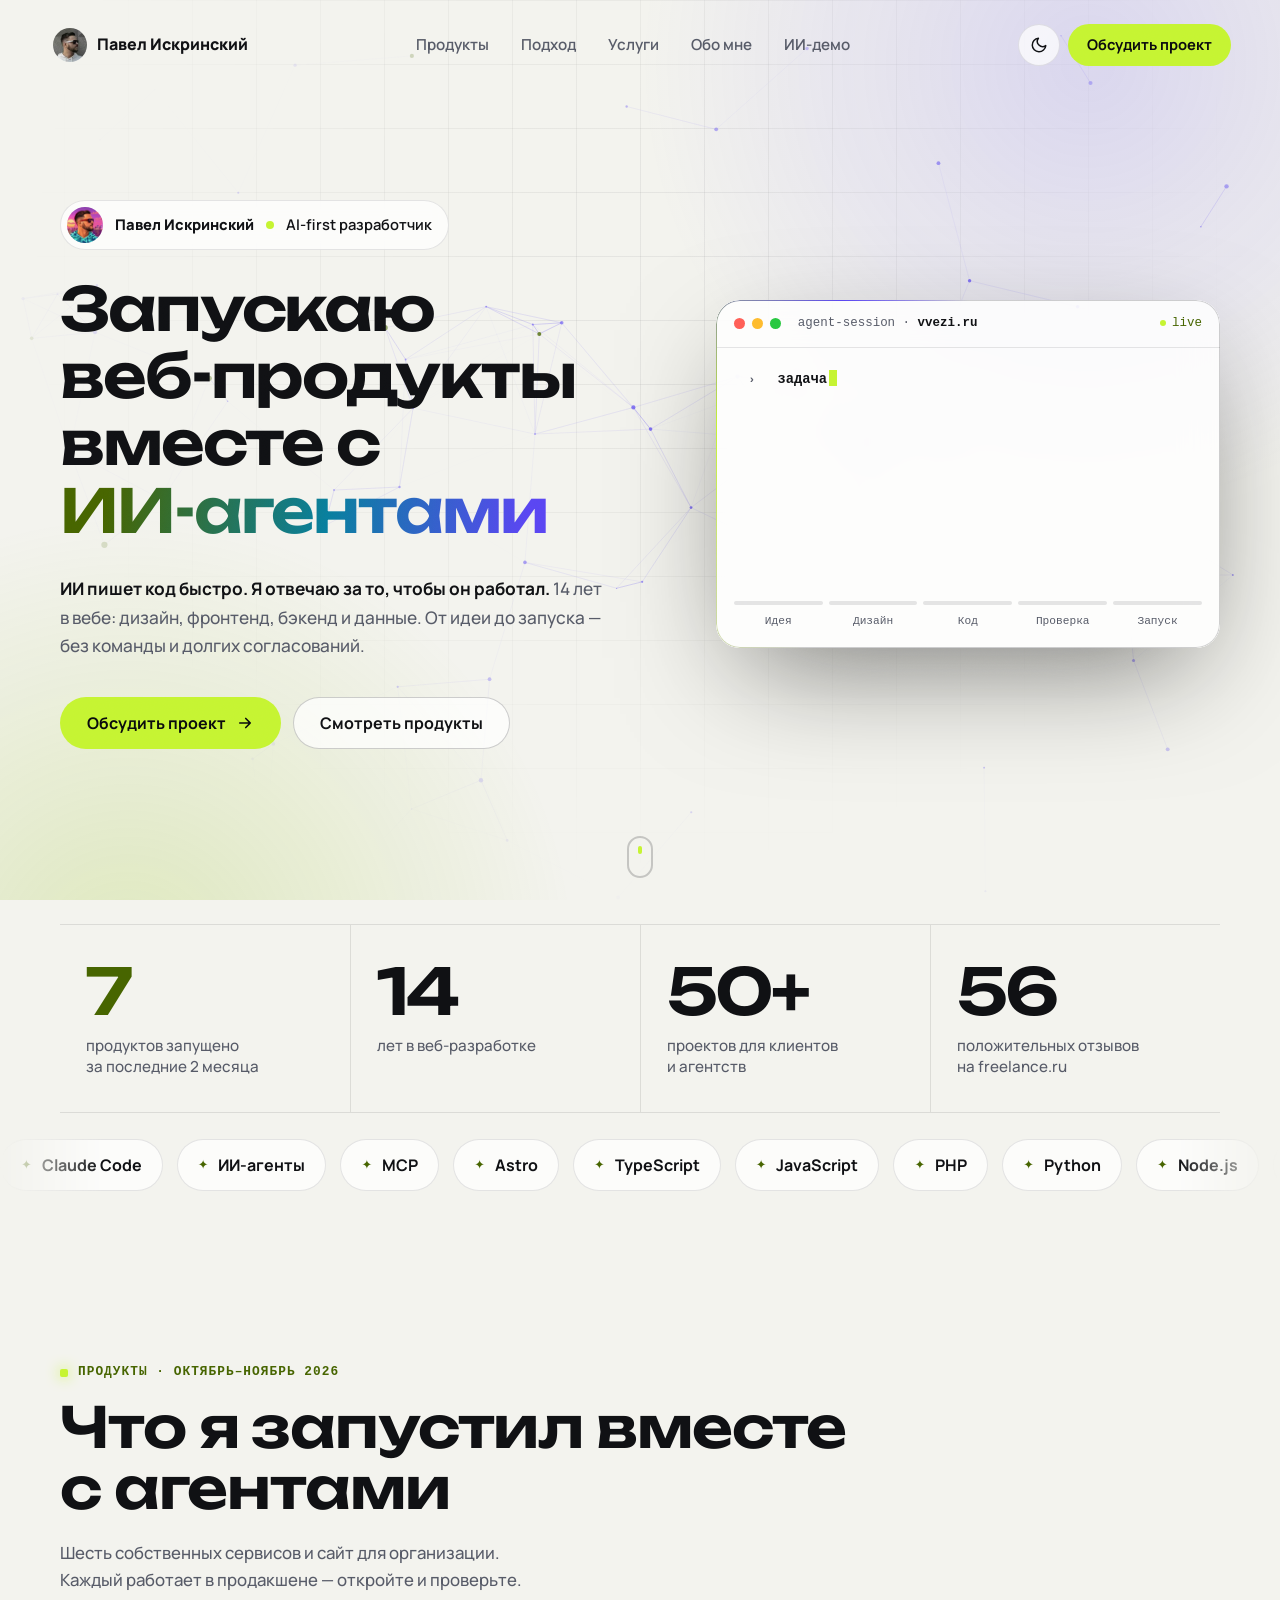
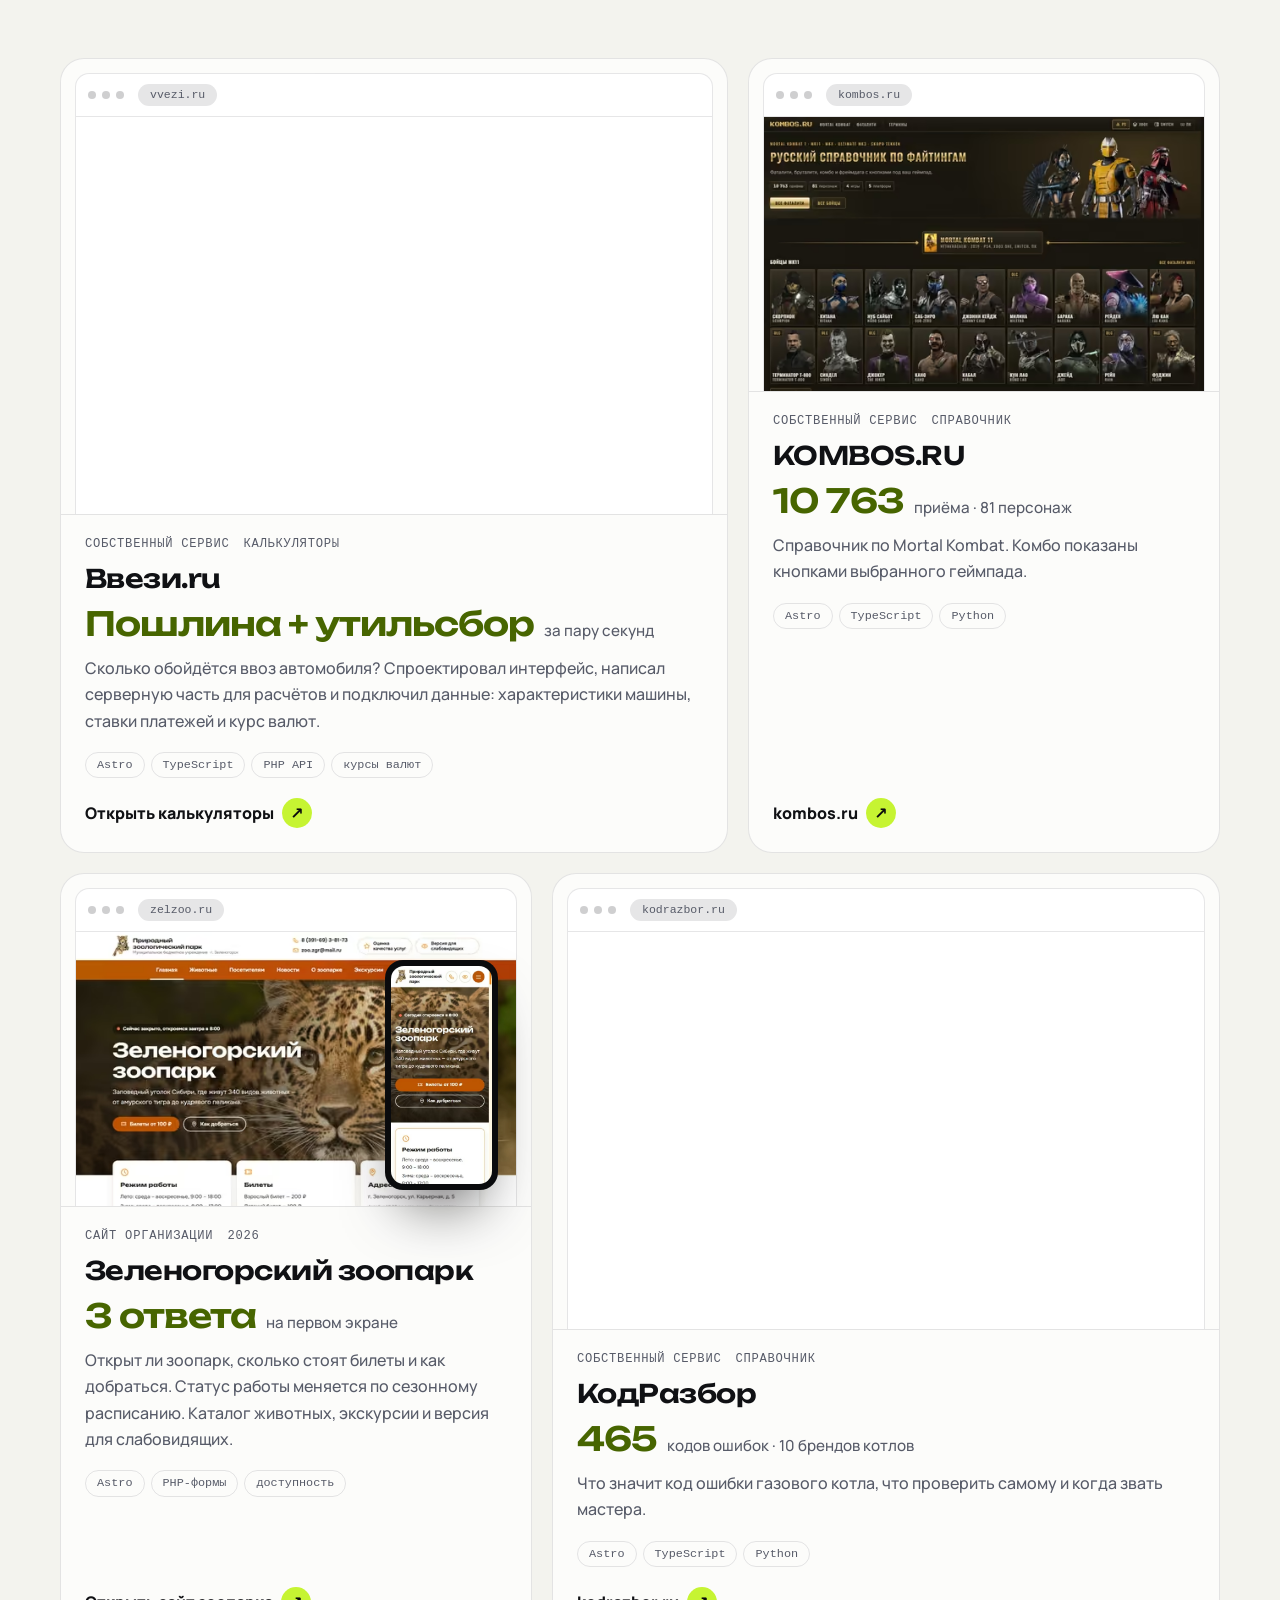
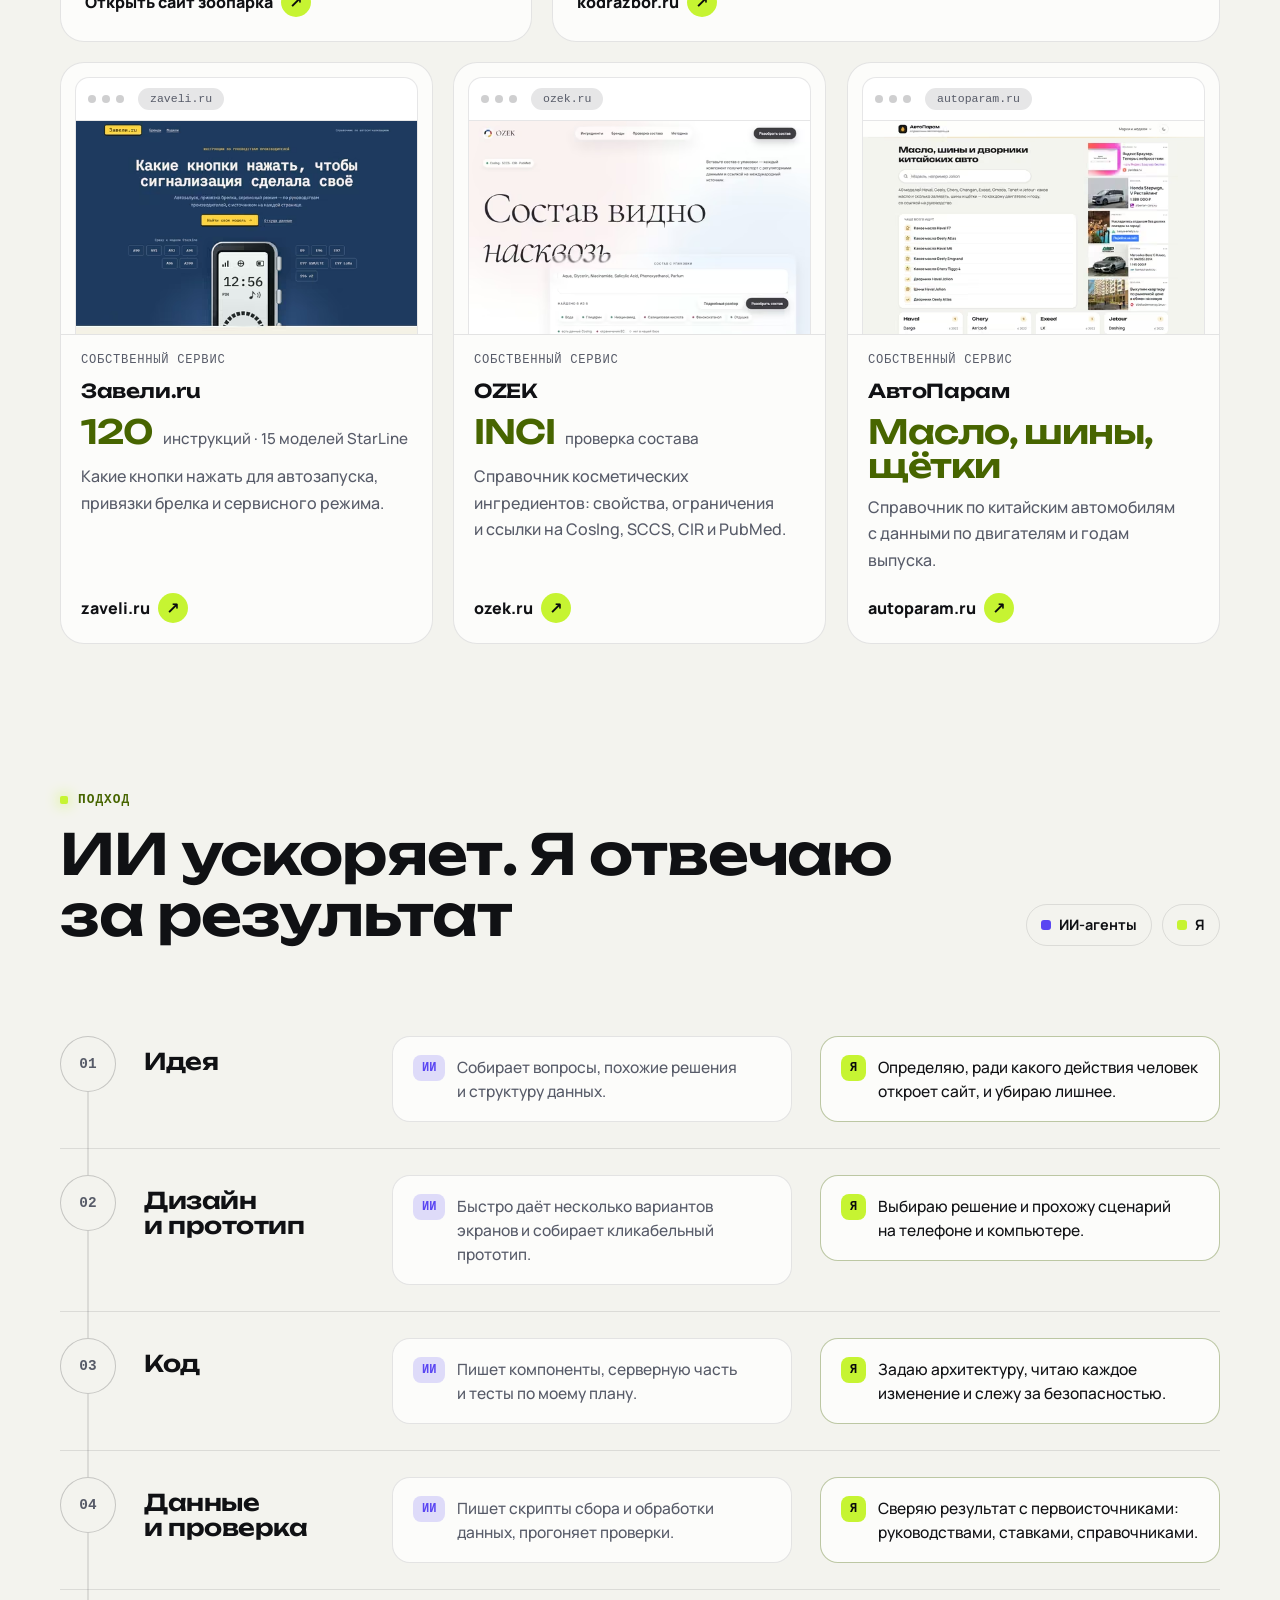
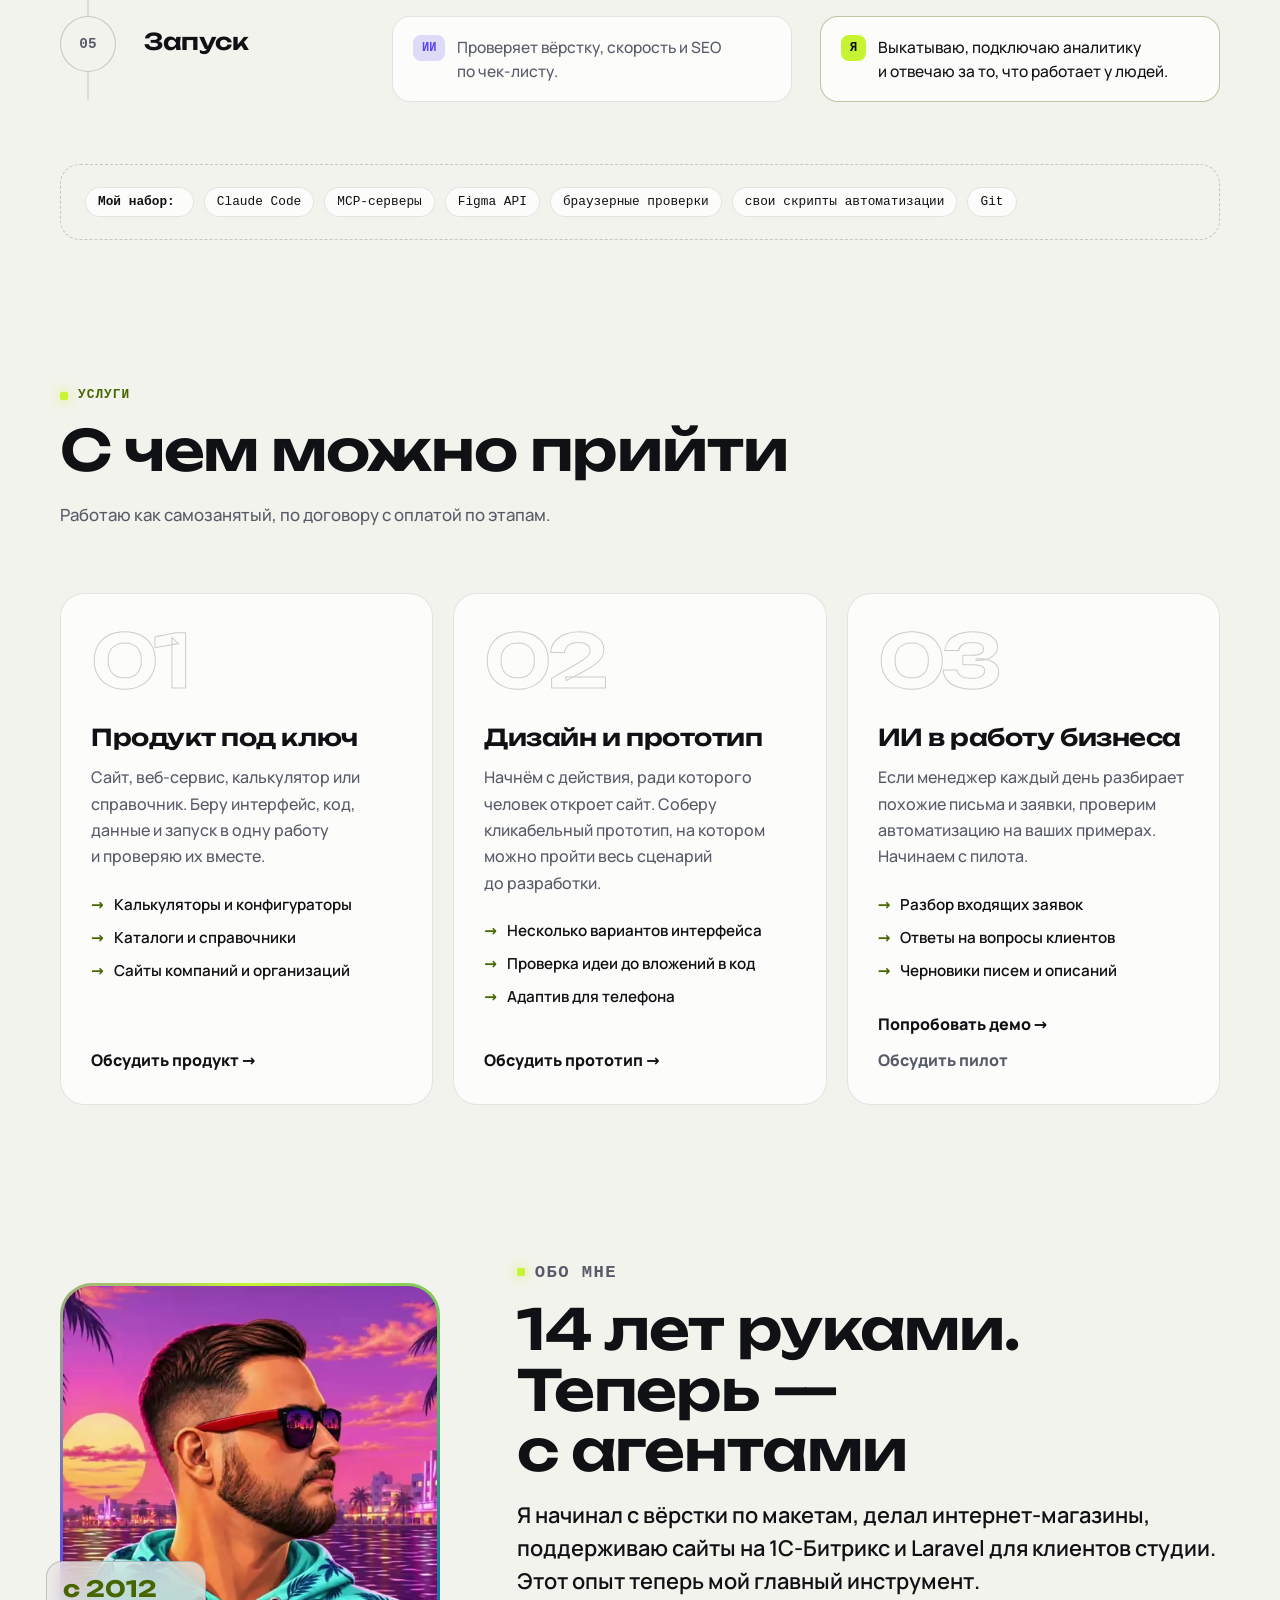
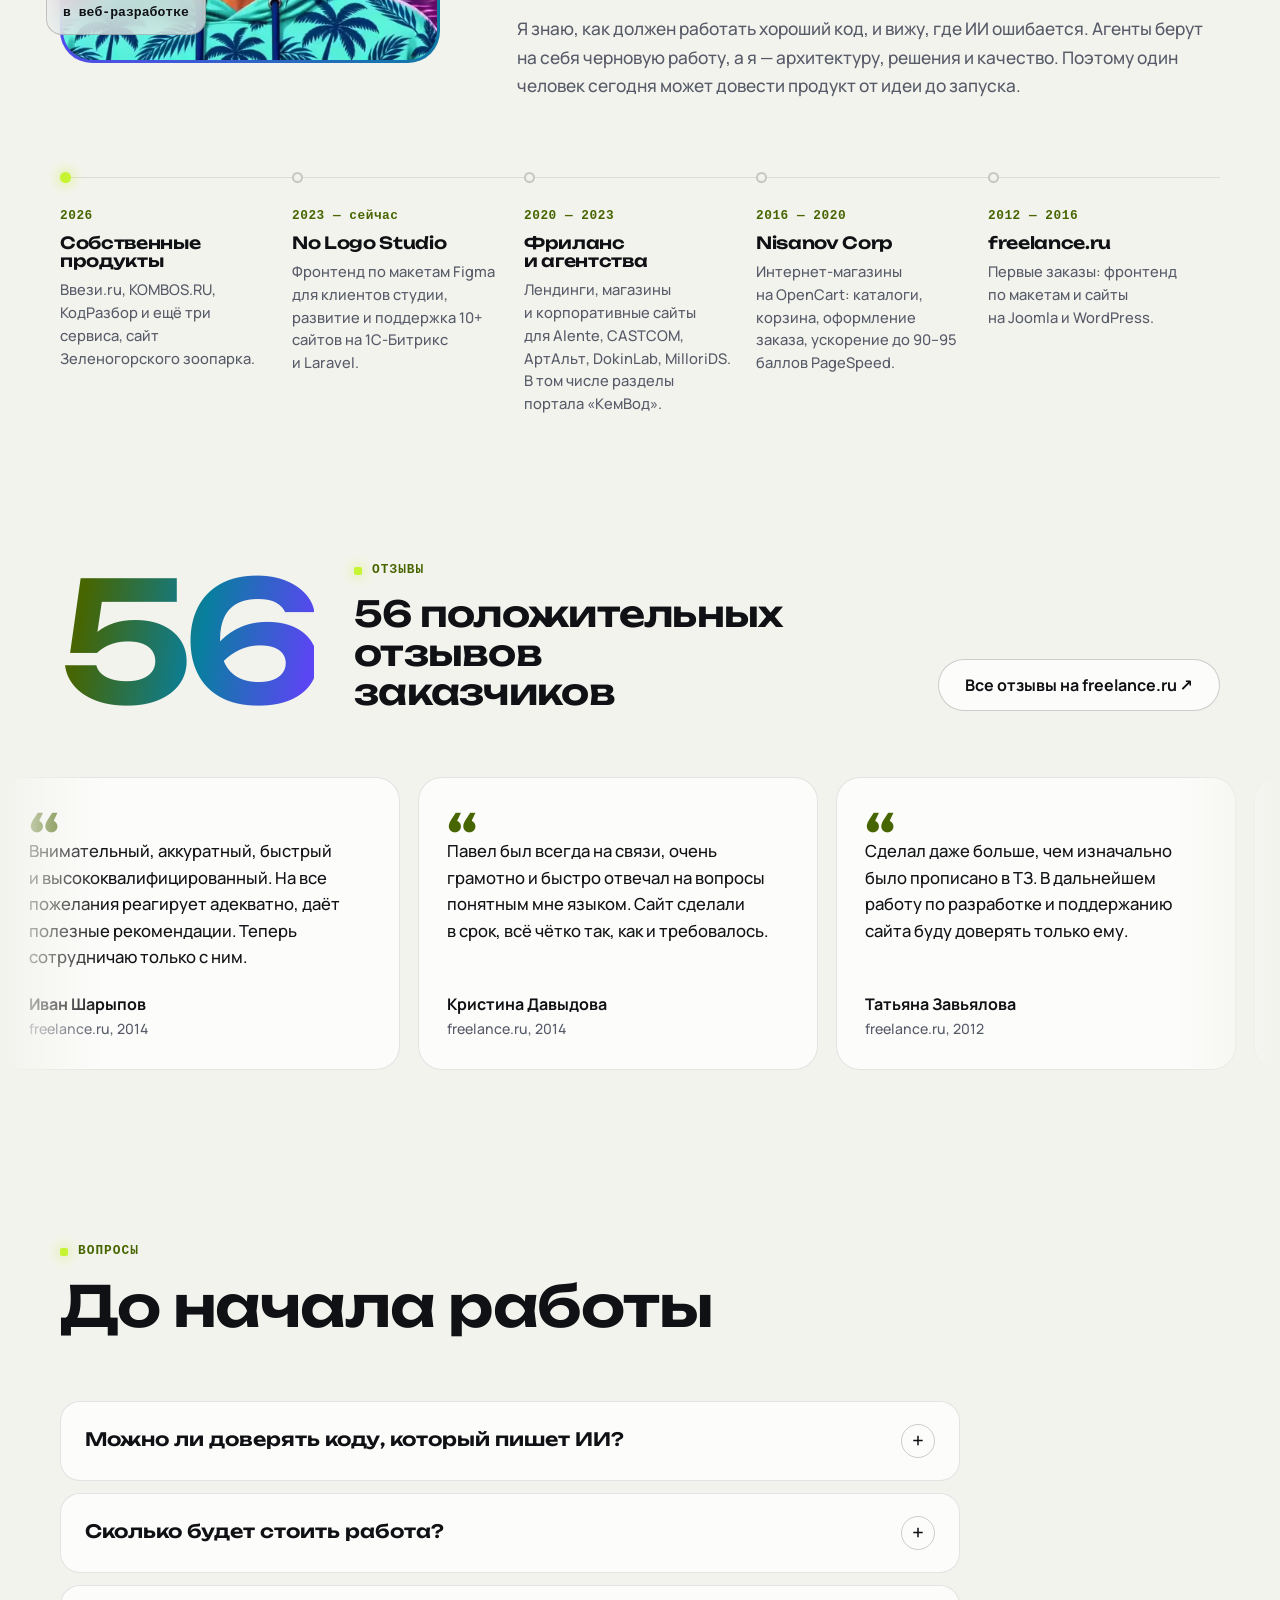
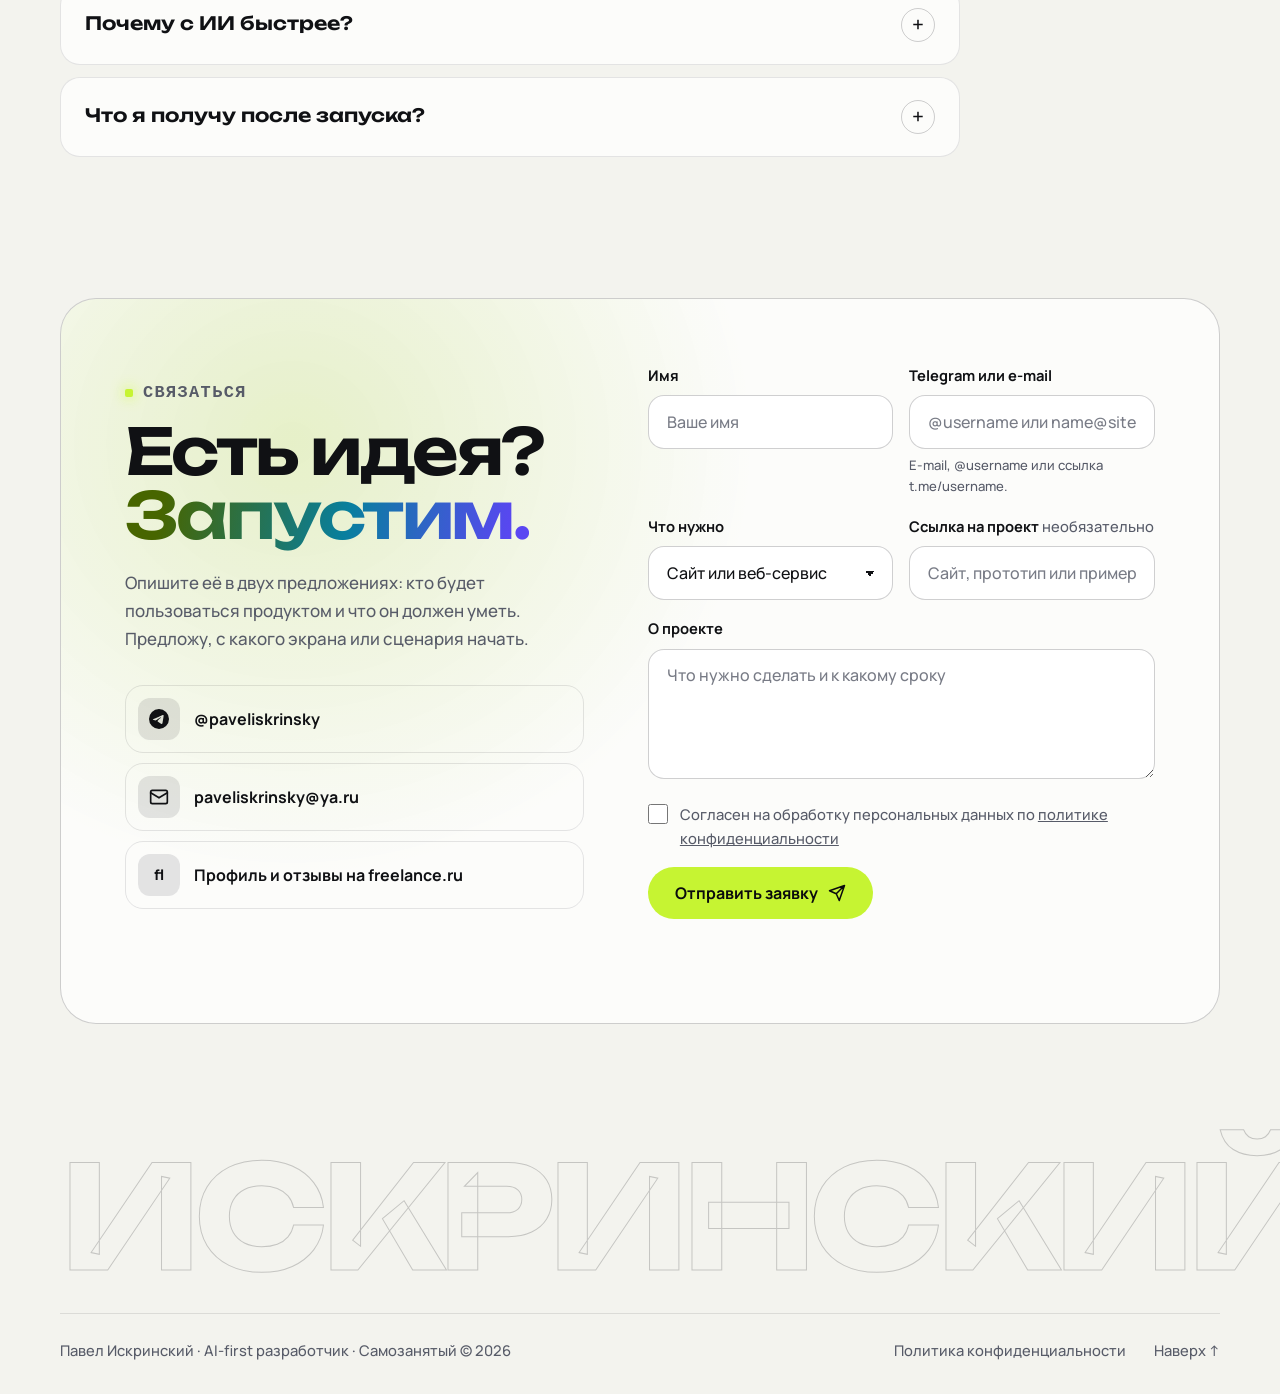
==== commit 4abcfa7a: "Новая подача: AI-first разработчик, редизайн и видео-аватар - Главная переписана с нуля: позициониро" ====
--- a/index.html
+++ b/index.html
@@ -5,32 +5,32 @@
   <meta charset="UTF-8" />
   <meta name="viewport" content="width=device-width, initial-scale=1.0" />
   <meta name="yandex-verification" content="9e1ea6bf9543cc54" />
-  <title>Павел Искринский — дизайн и разработка сайтов с ИИ</title>
+  <title>Павел Искринский — AI-first разработчик: веб-продукты с ИИ-агентами</title>
   <meta name="description"
-    content="Проектирую интерфейсы и создаю сайты и веб-сервисы с помощью ИИ. От первого прототипа до работающего продукта. Павел Искринский, 14 лет в веб-разработке." />
+    content="Запускаю сайты и веб-сервисы вместе с ИИ-агентами: дизайн, фронтенд, бэкенд и данные. 14 лет в веб-разработке, 7 продуктов за последние 2 месяца." />
   <link rel="canonical" href="https://paveliskrinsky.github.io/" />
   <meta property="og:type" content="website" />
   <meta property="og:locale" content="ru_RU" />
   <meta property="og:site_name" content="Павел Искринский" />
   <meta property="og:url" content="https://paveliskrinsky.github.io/" />
-  <meta property="og:title" content="Павел Искринский — дизайн и разработка сайтов с ИИ" />
-  <meta property="og:description" content="Проектирую интерфейсы и создаю сайты и веб-сервисы с помощью ИИ. От первого прототипа до работающего продукта. Павел Искринский, 14 лет в веб-разработке." />
+  <meta property="og:title" content="Павел Искринский — AI-first разработчик" />
+  <meta property="og:description" content="Запускаю сайты и веб-сервисы вместе с ИИ-агентами: дизайн, фронтенд, бэкенд и данные. 14 лет в веб-разработке, 7 продуктов за последние 2 месяца." />
   <meta property="og:image" content="https://paveliskrinsky.github.io/img/og.jpg" />
   <meta property="og:image:width" content="1200" />
   <meta property="og:image:height" content="630" />
-  <meta property="og:image:alt" content="Павел Искринский — дизайн и разработка сайтов с ИИ" />
+  <meta property="og:image:alt" content="Павел Искринский — AI-first разработчик" />
   <meta name="twitter:card" content="summary_large_image" />
   <script type="application/ld+json">
     {
       "@context": "https://schema.org",
       "@type": "Person",
       "name": "Павел Искринский",
-      "jobTitle": "Веб-разработчик и дизайнер",
+      "jobTitle": "AI-first разработчик",
       "url": "https://paveliskrinsky.github.io/",
-      "image": "https://paveliskrinsky.github.io/img/avatar-800.jpg",
+      "image": "https://paveliskrinsky.github.io/img/me-800.jpg",
       "email": "mailto:paveliskrinsky@ya.ru",
       "address": { "@type": "PostalAddress", "addressLocality": "Новосибирск", "addressCountry": "RU" },
-      "knowsAbout": ["Нейрокодинг", "Прототипирование", "Веб-дизайн", "UI/UX", "Figma", "HTML", "CSS", "JavaScript", "Astro", "PHP", "Laravel", "1С-Битрикс", "Python", "OpenAI API", "Автоматизация заявок"],
+      "knowsAbout": ["AI-first разработка", "Claude Code", "Прототипирование", "Веб-дизайн", "UI/UX", "Figma", "HTML", "CSS", "JavaScript", "TypeScript", "Astro", "PHP", "Laravel", "1С-Битрикс", "Python", "Node.js", "Автоматизация заявок"],
       "sameAs": [
         "https://github.com/paveliskrinsky",
         "https://t.me/paveliskrinsky",
@@ -44,6 +44,14 @@
       "@context": "https://schema.org",
       "@type": "FAQPage",
       "mainEntity": [
+        {
+          "@type": "Question",
+          "name": "Можно ли доверять коду, который пишет ИИ?",
+          "acceptedAnswer": {
+            "@type": "Answer",
+            "text": "Код от ИИ — черновик, а не результат. Я ставлю задачу и архитектуру, читаю каждое изменение, запускаю, проверяю на реальных данных, на телефоне и на компьютере. За то, что уходит в продакшен, отвечаю я."
+          }
+        },
         {
           "@type": "Question",
           "name": "Сколько будет стоить работа?",
@@ -54,10 +62,10 @@
         },
         {
           "@type": "Question",
-          "name": "Как вы используете ИИ в проекте?",
+          "name": "Почему с ИИ быстрее?",
           "acceptedAnswer": {
             "@type": "Answer",
-            "text": "На этапе дизайна с помощью ИИ пробую разные компоновки экрана. При разработке использую его для черновиков кода и тестов. Проверяю решения сам. Если самому продукту нужен ИИ, например для разбора заявок, отдельно прорабатываем эту функцию."
+            "text": "Агенты берут на себя черновую работу: варианты экранов, типовой код, тесты, обработку данных. Моё время уходит на решения, которые влияют на результат. Поэтому первую рабочую версию можно увидеть раньше, а этапы короче."
           }
         },
         {
@@ -75,9 +83,8 @@
   <link rel="icon" href="favicon.svg" type="image/svg+xml" />
   <link rel="apple-touch-icon" href="apple-touch-icon.png" />
   <link rel="manifest" href="site.webmanifest" />
-  <meta name="theme-color" content="#0f1117" />
+  <meta name="theme-color" content="#07080b" />
   <link rel="preload" href="fonts/unbounded-cyrillic.woff2" as="font" type="font/woff2" crossorigin />
-  <link rel="preload" as="image" type="image/avif" imagesrcset="img/avatar-480.avif 480w, img/avatar-560.avif 560w, img/avatar-800.avif 800w" imagesizes="(max-width: 1000px) 300px, 400px" media="(min-width: 641px)" fetchpriority="high" />
 
   <!-- Yandex.Metrika counter -->
   <script>
@@ -98,7 +105,6 @@
       if (t === 'light' || t === 'dark') document.documentElement.dataset.theme = t;
     } catch (e) {}
   </script>
-
   <style>
     @font-face {
       font-family: 'Manrope';
@@ -156,2258 +162,1686 @@
 
     :root {
       color-scheme: dark;
-      --bg: light-dark(#f6f6f9, #0f1117);
-      --bg-soft: light-dark(#eeeef4, #13161f);
-      --surface: light-dark(rgba(255, 255, 255, .75), rgba(255, 255, 255, .035));
-      --surface-strong: light-dark(#ffffff, #171b26);
-      --border: light-dark(rgba(20, 22, 40, .08), rgba(255, 255, 255, .08));
-      --border-strong: light-dark(rgba(20, 22, 40, .16), rgba(255, 255, 255, .16));
-      --text: light-dark(#14161f, #eef0f6);
-      --muted: light-dark(#5b6075, #9097ab);
-      --accent: light-dark(#5b4bf0, #8b7bff);
-      --accent2: light-dark(#0aa98d, #2fe0c0);
-      --accent2-text: light-dark(#087563, #2fe0c0);
-      --accent3: light-dark(#f0642f, #ff8a5c);
-      --accent-soft: light-dark(rgba(91, 75, 240, .1), rgba(139, 123, 255, .14));
-      --accent2-soft: light-dark(rgba(10, 169, 141, .1), rgba(47, 224, 192, .12));
-      --glow: light-dark(rgba(91, 75, 240, .22), rgba(139, 123, 255, .35));
-      --nav-bg: light-dark(rgba(255, 255, 255, .72), rgba(19, 22, 31, .72));
-      --grid-line: light-dark(rgba(20, 22, 40, .05), rgba(255, 255, 255, .045));
-      --shadow: 0 30px 60px -30px light-dark(rgba(30, 30, 70, .25), rgba(0, 0, 0, .6));
-      --on-accent: #ffffff;
-      --btn-from: #5b4bf0;
-      --btn-to: light-dark(#3775c4, #3556e0);
+      --bg: light-dark(#f3f3ee, #07080b);
+      --bg-2: light-dark(#e9e9e2, #0c0e13);
+      --surface: light-dark(rgba(255, 255, 255, .72), rgba(255, 255, 255, .035));
+      --surface-2: light-dark(#ffffff, #11141b);
+      --line: light-dark(rgba(16, 17, 20, .1), rgba(255, 255, 255, .08));
+      --line-2: light-dark(rgba(16, 17, 20, .2), rgba(255, 255, 255, .16));
+      --text: light-dark(#101114, #f1f2f4);
+      --muted: light-dark(#575b68, #8f94a3);
+      --acid: #c6f432;
+      --acid-text: light-dark(#476500, #c6f432);
+      --violet: light-dark(#5a46f2, #9b8dff);
+      --cyan: light-dark(#087f9e, #5ee0ff);
+      --ink: #0a0b0d;
+      --glow-a: light-dark(rgba(140, 190, 0, .2), rgba(198, 244, 50, .13));
+      --glow-b: light-dark(rgba(90, 70, 242, .16), rgba(122, 104, 255, .2));
+      --nav-bg: light-dark(rgba(243, 243, 238, .72), rgba(10, 11, 15, .62));
       --radius: 24px;
-      --radius-sm: 14px;
-      --ease: cubic-bezier(.2, .7, .2, 1);
-      --max-w: 1180px;
-      --font-head: 'Unbounded', 'Unbounded Fallback', 'Manrope', system-ui, sans-serif;
-    }
+      --font: 'Manrope', 'Manrope Fallback', system-ui, sans-serif;
+      --display: 'Unbounded', 'Unbounded Fallback', system-ui, sans-serif;
+      --mono: ui-monospace, 'Cascadia Code', 'JetBrains Mono', Consolas, 'Courier New', monospace;
+      --ease: cubic-bezier(.2, .8, .2, 1);
+    }
+
+    :root[data-theme="light"] { color-scheme: light; }
 
     @media (prefers-color-scheme: light) {
-      :root:not([data-theme="dark"]) {
-        color-scheme: light;
-      }
-    }
-
-    :root[data-theme="light"] {
-      color-scheme: light;
-    }
-
-    *,
-    *::before,
-    *::after {
-      box-sizing: border-box;
-      margin: 0;
-      padding: 0;
-    }
+      :root:not([data-theme="dark"]) { color-scheme: light; }
+    }
+
+    *, *::before, *::after { box-sizing: border-box; }
 
     html {
       scroll-behavior: smooth;
-      scroll-padding-top: 6rem;
-    }
-
-    @supports not selector(::-webkit-scrollbar) {
-      * {
-        scrollbar-width: thin;
-        scrollbar-color: color-mix(in srgb, var(--accent) 60%, var(--bg)) var(--bg);
-      }
-    }
-
-    ::-webkit-scrollbar {
-      width: 10px;
-      height: 10px;
-    }
-
-    ::-webkit-scrollbar-track {
-      background: var(--bg);
-    }
-
-    ::-webkit-scrollbar-thumb {
-      background: linear-gradient(180deg, var(--accent), var(--accent2));
-      border: 2px solid var(--bg);
-      border-radius: 999px;
-    }
-
-    ::-webkit-scrollbar-thumb:hover {
-      background: linear-gradient(180deg, color-mix(in srgb, var(--accent) 80%, var(--text)), color-mix(in srgb, var(--accent2) 80%, var(--text)));
-    }
-
-    ::-webkit-scrollbar-corner {
-      background: var(--bg);
+      scroll-padding-top: 96px;
+      -webkit-text-size-adjust: 100%;
     }
 
     body {
-      font-family: 'Manrope', 'Manrope Fallback', system-ui, -apple-system, 'Segoe UI', sans-serif;
+      margin: 0;
       background: var(--bg);
       color: var(--text);
-      font-weight: 500;
-      line-height: 1.6;
+      font: 500 1rem/1.65 var(--font);
+      overflow-x: hidden;
       -webkit-font-smoothing: antialiased;
-      overflow-x: hidden;
-    }
-
-    a {
-      color: inherit;
-      text-decoration: none;
-    }
-
-    img {
-      display: block;
-      max-width: 100%;
-      height: auto;
-    }
-
-    ul,
-    ol {
-      list-style: none;
-    }
-
-    ::selection {
-      background: var(--accent);
-      color: light-dark(#ffffff, #0f1117);
-    }
+    }
+
+    body::after {
+      content: "";
+      position: fixed;
+      inset: 0;
+      z-index: 100;
+      pointer-events: none;
+      opacity: .035;
+      mix-blend-mode: overlay;
+      background-image: url("data:image/svg+xml,%3Csvg xmlns='http://www.w3.org/2000/svg' width='160' height='160'%3E%3Cfilter id='n'%3E%3CfeTurbulence type='fractalNoise' baseFrequency='.85' numOctaves='3' stitchTiles='stitch'/%3E%3C/filter%3E%3Crect width='100%25' height='100%25' filter='url(%23n)'/%3E%3C/svg%3E");
+    }
+
+    img { display: block; max-width: 100%; height: auto; }
+    a { color: inherit; }
+    h1, h2, h3, p, ol, ul, figure, blockquote { margin: 0; }
+    ul, ol { padding: 0; list-style: none; }
+    h1, h2, h3 { font-family: var(--display); font-weight: 600; line-height: 1.08; letter-spacing: -.02em; }
+    ::selection { background: var(--acid); color: var(--ink); }
 
     :focus-visible {
-      outline: 2px solid var(--accent);
+      outline: 2px solid var(--acid-text);
       outline-offset: 3px;
-      border-radius: 8px;
+      border-radius: 6px;
+    }
+
+    .sr-only {
+      position: absolute;
+      width: 1px;
+      height: 1px;
+      padding: 0;
+      margin: -1px;
+      overflow: hidden;
+      clip: rect(0 0 0 0);
+      white-space: nowrap;
+      border: 0;
     }
 
     .skip-link {
       position: fixed;
-      top: .75rem;
-      left: .75rem;
+      left: 16px;
+      top: -60px;
       z-index: 200;
-      padding: .7rem 1.1rem;
-      border-radius: 999px;
-      background: var(--surface-strong);
-      color: var(--text);
+      padding: 10px 16px;
+      border-radius: 12px;
+      background: var(--acid);
+      color: var(--ink);
       font-weight: 700;
-      box-shadow: var(--shadow);
-      translate: 0 -200%;
-    }
-
-    .skip-link:focus {
-      translate: 0 0;
-    }
-
-    main:focus {
-      outline: none;
+      text-decoration: none;
+      transition: top .2s;
+    }
+
+    .skip-link:focus { top: 16px; }
+
+    .container {
+      width: 100%;
+      max-width: 1240px;
+      margin: 0 auto;
+      padding: 0 clamp(16px, 4vw, 40px);
     }
 
     .page-bg {
       position: fixed;
       inset: 0;
       z-index: -1;
+      overflow: hidden;
       pointer-events: none;
-      background-image:
-        linear-gradient(var(--grid-line) 1px, transparent 1px),
-        linear-gradient(90deg, var(--grid-line) 1px, transparent 1px);
-      background-size: 64px 64px;
-      mask-image: radial-gradient(ellipse 80% 60% at 50% 0%, #000 30%, transparent 75%);
-      -webkit-mask-image: radial-gradient(ellipse 80% 60% at 50% 0%, #000 30%, transparent 75%);
-    }
-
-    .container {
-      max-width: var(--max-w);
-      margin: 0 auto;
-      padding-inline: 1.5rem;
-    }
-
-    nav {
+    }
+
+    .page-bg::before, .page-bg::after {
+      content: "";
+      position: absolute;
+      width: 70vmax;
+      height: 70vmax;
+      border-radius: 50%;
+      animation: drift 28s ease-in-out infinite alternate;
+    }
+
+    .page-bg::before {
+      top: -30vmax;
+      right: -20vmax;
+      background: radial-gradient(closest-side, var(--glow-b), transparent);
+    }
+
+    .page-bg::after {
+      bottom: -40vmax;
+      left: -25vmax;
+      background: radial-gradient(closest-side, var(--glow-a), transparent);
+      animation-delay: -14s;
+    }
+
+    @keyframes drift {
+      to { transform: translate(-8vmax, 10vmax) scale(1.15); }
+    }
+
+    .progress {
       position: fixed;
-      top: 1rem;
+      top: 0;
+      left: 0;
+      right: 0;
+      height: 2px;
+      z-index: 120;
+      background: linear-gradient(90deg, var(--violet), var(--acid));
+      transform-origin: 0 50%;
+      transform: scaleX(var(--progress, 0));
+    }
+
+    .btn {
+      --mx: 0px;
+      --my: 0px;
+      position: relative;
+      display: inline-flex;
+      align-items: center;
+      justify-content: center;
+      gap: 10px;
+      min-height: 52px;
+      padding: 0 26px;
+      border-radius: 999px;
+      border: 1px solid transparent;
+      font: 700 1rem/1 var(--font);
+      text-decoration: none;
+      cursor: pointer;
+      transform: translate(var(--mx), var(--my));
+      transition: transform .35s var(--ease), background-color .25s, border-color .25s, color .25s, box-shadow .25s;
+    }
+
+    .btn svg { width: 18px; height: 18px; flex: none; }
+
+    .btn-acid {
+      background: var(--acid);
+      color: var(--ink);
+      box-shadow: 0 0 0 0 rgba(198, 244, 50, 0);
+    }
+
+    .btn-acid:hover { box-shadow: 0 10px 40px -8px rgba(198, 244, 50, .55); }
+
+    .btn-line {
+      border-color: var(--line-2);
+      color: var(--text);
+      background: var(--surface);
+      backdrop-filter: blur(8px);
+    }
+
+    .btn-line:hover { border-color: var(--text); }
+
+    .kicker {
+      display: inline-flex;
+      align-items: center;
+      gap: 10px;
+      margin-bottom: 18px;
+      font: 600 .8rem/1 var(--mono);
+      letter-spacing: .08em;
+      text-transform: uppercase;
+      color: var(--acid-text);
+    }
+
+    .kicker::before {
+      content: "";
+      width: 8px;
+      height: 8px;
+      border-radius: 2px;
+      background: var(--acid);
+      box-shadow: 0 0 14px var(--acid);
+    }
+
+    .section { padding: clamp(80px, 11vw, 150px) 0 0; }
+
+    .section-head {
+      display: flex;
+      flex-wrap: wrap;
+      align-items: flex-end;
+      justify-content: space-between;
+      gap: 20px 40px;
+      margin-bottom: clamp(36px, 5vw, 64px);
+    }
+
+    .section-title {
+      max-width: 15em;
+      font-size: clamp(1.9rem, 4.4vw, 3.6rem);
+    }
+
+    .section-desc {
+      max-width: 30em;
+      color: var(--muted);
+      font-size: 1.05rem;
+    }
+
+    .grad {
+      background: linear-gradient(100deg, var(--acid-text) 10%, var(--cyan) 55%, var(--violet) 95%);
+      -webkit-background-clip: text;
+      background-clip: text;
+      color: transparent;
+    }
+
+    #nav {
+      position: fixed;
+      top: 14px;
       left: 50%;
-      transform: translateX(-50%);
-      z-index: 100;
-      width: min(calc(100% - 3rem), 1060px);
+      z-index: 90;
+      width: min(1200px, calc(100% - 24px));
       display: flex;
       align-items: center;
       justify-content: space-between;
-      gap: 1rem;
-      padding: .55rem .55rem .55rem 1.1rem;
+      gap: 16px;
+      padding: 8px 8px 8px 12px;
+      border: 1px solid transparent;
+      border-radius: 999px;
+      transform: translateX(-50%);
+      transition: background-color .3s, border-color .3s, backdrop-filter .3s;
+    }
+
+    #nav.scrolled, #nav:has(.nav-links.open) {
       background: var(--nav-bg);
-      backdrop-filter: blur(18px) saturate(1.4);
-      -webkit-backdrop-filter: blur(18px) saturate(1.4);
-      border: 1px solid var(--border);
-      border-radius: 999px;
-      transition: box-shadow .3s var(--ease), border-color .3s var(--ease), top .3s var(--ease);
-    }
-
-    nav.scrolled {
-      top: .6rem;
-      border-color: var(--border-strong);
-      box-shadow: var(--shadow);
+      border-color: var(--line);
+      backdrop-filter: blur(16px) saturate(1.4);
+      -webkit-backdrop-filter: blur(16px) saturate(1.4);
     }
 
     .nav-logo {
       display: flex;
       align-items: center;
-      gap: .6rem;
+      gap: 10px;
       font-weight: 800;
+      text-decoration: none;
+      white-space: nowrap;
+    }
+
+    .nav-logo img {
+      width: 34px;
+      height: 34px;
+      border-radius: 50%;
+      object-fit: cover;
+    }
+
+    .nav-links {
+      display: flex;
+      gap: 4px;
+    }
+
+    .nav-links a {
+      display: block;
+      padding: 9px 14px;
+      border-radius: 999px;
+      color: var(--muted);
+      font-weight: 600;
       font-size: .95rem;
-      white-space: nowrap;
-    }
-
-    .nav-logo-mark {
+      text-decoration: none;
+      transition: color .2s, background-color .2s;
+    }
+
+    .nav-links a:hover { color: var(--text); background: var(--surface); }
+
+    .nav-actions {
+      display: flex;
+      align-items: center;
+      gap: 8px;
+    }
+
+    .nav-cta { min-height: 42px; padding: 0 18px; font-size: .92rem; }
+
+    .icon-btn {
+      display: grid;
+      place-items: center;
+      width: 42px;
+      height: 42px;
+      padding: 0;
+      border: 1px solid var(--line);
+      border-radius: 50%;
+      background: var(--surface);
+      color: var(--text);
+      cursor: pointer;
+      transition: border-color .2s;
+    }
+
+    .icon-btn:hover { border-color: var(--line-2); }
+    .icon-btn svg { width: 18px; height: 18px; }
+    .i-moon { display: none; }
+
+    :root[data-theme="light"] .i-sun { display: none; }
+    :root[data-theme="light"] .i-moon { display: block; }
+
+    @media (prefers-color-scheme: light) {
+      :root:not([data-theme="dark"]) .i-sun { display: none; }
+      :root:not([data-theme="dark"]) .i-moon { display: block; }
+    }
+
+    .nav-burger { display: none; }
+
+    .nav-burger span {
+      display: block;
+      width: 16px;
+      height: 2px;
+      margin: 2px 0;
+      border-radius: 2px;
+      background: currentColor;
+      transition: transform .3s var(--ease), opacity .2s;
+    }
+
+    .nav-burger.open span:nth-child(1) { transform: translateY(4px) rotate(45deg); }
+    .nav-burger.open span:nth-child(2) { opacity: 0; }
+    .nav-burger.open span:nth-child(3) { transform: translateY(-4px) rotate(-45deg); }
+
+    @media (max-width: 980px) {
+      .nav-burger { display: grid; place-content: center; }
+
+      .nav-links {
+        position: absolute;
+        top: calc(100% + 10px);
+        left: 0;
+        right: 0;
+        flex-direction: column;
+        padding: 10px;
+        border: 1px solid var(--line);
+        border-radius: 24px;
+        background: var(--surface-2);
+        box-shadow: 0 30px 60px -20px rgba(0, 0, 0, .5);
+        opacity: 0;
+        visibility: hidden;
+        transform: translateY(-8px);
+        transition: opacity .25s, transform .25s var(--ease), visibility .25s;
+      }
+
+      .nav-links.open { opacity: 1; visibility: visible; transform: none; }
+      .nav-links a { padding: 14px 16px; font-size: 1.05rem; color: var(--text); }
+    }
+
+    @media (max-width: 560px) {
+      .nav-cta, .hero-badge b { display: none; }
+      .nav-logo span { font-size: .95rem; }
+    }
+
+    .hero {
+      position: relative;
+      min-height: 100vh;
+      min-height: 100svh;
+      display: flex;
+      align-items: center;
+      padding: 120px 0 72px;
+      overflow: hidden;
+    }
+
+    .hero-canvas {
+      position: absolute;
+      inset: 0;
+      width: 100%;
+      height: 100%;
+      -webkit-mask-image: radial-gradient(ellipse at 70% 45%, #000 20%, transparent 75%);
+      mask-image: radial-gradient(ellipse at 70% 45%, #000 20%, transparent 75%);
+    }
+
+    .hero::after {
+      content: "";
+      position: absolute;
+      inset: 0;
+      z-index: -1;
+      background-image: linear-gradient(var(--line) 1px, transparent 1px), linear-gradient(90deg, var(--line) 1px, transparent 1px);
+      background-size: 64px 64px;
+      -webkit-mask-image: radial-gradient(ellipse at 50% 30%, #000 10%, transparent 70%);
+      mask-image: radial-gradient(ellipse at 50% 30%, #000 10%, transparent 70%);
+      opacity: .6;
+    }
+
+    .hero-grid {
+      position: relative;
+      display: grid;
+      grid-template-columns: minmax(0, 1.08fr) minmax(0, .92fr);
+      align-items: center;
+      gap: clamp(32px, 5vw, 72px);
+    }
+
+    .hero-badge {
+      display: inline-flex;
+      align-items: center;
+      gap: 12px;
+      margin-bottom: 28px;
+      padding: 6px 16px 6px 6px;
+      border: 1px solid var(--line);
+      border-radius: 999px;
+      background: var(--surface);
+      backdrop-filter: blur(8px);
+      font-weight: 600;
+      font-size: .92rem;
+    }
+
+    .hero-badge img {
       width: 36px;
       height: 36px;
       border-radius: 50%;
-      padding: 2px;
-      flex-shrink: 0;
-      background: linear-gradient(135deg, var(--accent), var(--accent2));
-    }
-
-    .nav-logo-mark img {
-      width: 100%;
-      height: 100%;
-      border-radius: 50%;
       object-fit: cover;
-      border: 2px solid var(--surface-strong);
-    }
-
-    .nav-links {
-      display: flex;
-      gap: .1rem;
-    }
-
-    .nav-links a {
-      display: block;
-      white-space: nowrap;
-      padding: .5rem .7rem;
-      border-radius: 999px;
-      font-size: .88rem;
-      font-weight: 600;
-      color: var(--muted);
-      transition: color .2s, background .2s;
-    }
-
-    .nav-links a:hover {
-      color: var(--text);
-      background: var(--surface);
-    }
-
-    .nav-cta {
-      padding: .6rem 1.15rem;
-      font-size: .85rem;
-    }
-
-    .nav-actions {
-      display: flex;
-      align-items: center;
-      gap: .5rem;
-    }
-
-    .theme-toggle {
-      display: flex;
-      align-items: center;
-      justify-content: center;
-      width: 42px;
-      height: 42px;
-      flex-shrink: 0;
-      color: var(--text);
-      background: var(--surface);
-      border: 1px solid var(--border);
-      border-radius: 50%;
-      cursor: pointer;
-      transition: border-color .2s, background .2s, color .2s;
-    }
-
-    .theme-toggle:hover {
-      border-color: var(--border-strong);
-      color: var(--accent);
-    }
-
-    .theme-toggle svg {
-      width: 18px;
-      height: 18px;
-    }
-
-    .theme-toggle .i-moon {
-      display: none;
-    }
-
-    :root[data-theme="light"] .theme-toggle .i-sun {
-      display: none;
-    }
-
-    :root[data-theme="light"] .theme-toggle .i-moon {
-      display: block;
-    }
-
-    @media (prefers-color-scheme: light) {
-      :root:not([data-theme="dark"]) .theme-toggle .i-sun {
-        display: none;
-      }
-
-      :root:not([data-theme="dark"]) .theme-toggle .i-moon {
-        display: block;
-      }
-    }
-
-    .nav-burger {
-      display: none;
-      background: var(--surface);
-      border: 1px solid var(--border);
-      border-radius: 50%;
-      cursor: pointer;
-      flex-direction: column;
-      justify-content: center;
-      align-items: center;
-      gap: 4px;
-      width: 42px;
-      height: 42px;
-    }
-
-    .nav-burger span {
-      display: block;
-      width: 18px;
-      height: 2px;
-      background: var(--text);
-      border-radius: 2px;
-      transition: transform .3s ease, opacity .3s ease;
-    }
-
-    .nav-burger.open span:nth-child(1) {
-      transform: translateY(6px) rotate(45deg);
-    }
-
-    .nav-burger.open span:nth-child(2) {
-      opacity: 0;
-    }
-
-    .nav-burger.open span:nth-child(3) {
-      transform: translateY(-6px) rotate(-45deg);
-    }
-
-    .btn {
-      display: inline-flex;
-      align-items: center;
-      justify-content: center;
-      gap: .55rem;
-      padding: .9rem 1.6rem;
-      border-radius: 999px;
-      font-family: inherit;
-      font-size: .95rem;
-      font-weight: 700;
-      cursor: pointer;
-      border: 1px solid transparent;
-      transition: transform .25s var(--ease), box-shadow .25s var(--ease), background .25s, border-color .25s, color .25s;
-      white-space: nowrap;
-    }
-
-    .btn svg {
-      width: 18px;
-      height: 18px;
-      transition: transform .25s var(--ease);
-    }
-
-    .btn:hover {
-      transform: translateY(-2px);
-    }
-
-    .btn:hover svg {
-      transform: translateX(3px);
-    }
-
-    .btn-primary {
-      background: linear-gradient(135deg, var(--btn-from), var(--btn-to));
-      color: var(--on-accent);
-      box-shadow: 0 10px 30px -10px var(--glow);
-    }
-
-    .btn-primary:hover {
-      box-shadow: 0 16px 40px -10px var(--glow);
-    }
-
-    .btn-ghost {
-      background: var(--surface);
-      border-color: var(--border-strong);
-      color: var(--text);
-    }
-
-    .btn-ghost:hover {
-      border-color: var(--accent);
-    }
-
-    #hero {
-      position: relative;
-      padding: 9.5rem 0 4rem;
-      overflow: hidden;
-    }
-
-    .orb {
-      position: absolute;
-      border-radius: 50%;
-      filter: blur(90px);
-      pointer-events: none;
-      opacity: .55;
-      animation: float 18s ease-in-out infinite;
-    }
-
-    .orb-1 {
-      width: 520px;
-      height: 520px;
-      background: var(--accent);
-      top: -160px;
-      left: -120px;
-      opacity: .28;
-    }
-
-    .orb-2 {
-      width: 420px;
-      height: 420px;
-      background: var(--accent2);
-      top: 120px;
-      right: -140px;
-      opacity: .18;
-      animation-delay: -6s;
-    }
-
-    @keyframes float {
-
-      0%,
-      100% {
-        transform: translate(0, 0);
-      }
-
-      50% {
-        transform: translate(40px, 30px);
-      }
-    }
-
-    .hero-grid {
-      position: relative;
-      display: grid;
-      grid-template-columns: 1.35fr 1fr;
-      gap: 3.5rem;
-      align-items: center;
-    }
-
-    .badge {
-      display: inline-flex;
-      align-items: center;
-      gap: .55rem;
-      padding: .45rem 1rem .45rem .75rem;
-      border: 1px solid var(--border-strong);
-      background: var(--surface);
-      border-radius: 999px;
-      font-size: .82rem;
-      font-weight: 600;
-      color: var(--muted);
-    }
-
-    .badge .dot {
+    }
+
+    .hero-badge b { font-weight: 800; }
+
+    .live-dot {
       width: 8px;
       height: 8px;
       border-radius: 50%;
-      background: var(--accent2);
-      box-shadow: 0 0 0 0 var(--accent2);
+      background: var(--acid);
+      box-shadow: 0 0 0 0 rgba(198, 244, 50, .6);
       animation: ping 2s infinite;
     }
 
     @keyframes ping {
-      0% {
-        box-shadow: 0 0 0 0 color-mix(in srgb, var(--accent2) 60%, transparent);
-      }
-
-      100% {
-        box-shadow: 0 0 0 10px transparent;
-      }
-    }
-
-    h1,
-    h2,
-    h3,
-    h4 {
-      font-family: var(--font-head);
-      letter-spacing: -0.02em;
-      line-height: 1.12;
-    }
-
-    h1 {
-      font-size: clamp(2.1rem, 4.4vw, 3.7rem);
-      font-weight: 700;
-      margin: 1.5rem 0 1.5rem;
-    }
-
-    .hero-proof {
-      margin: 1.25rem 0 0;
-      font-size: .9rem;
+      70% { box-shadow: 0 0 0 10px rgba(198, 244, 50, 0); }
+      100% { box-shadow: 0 0 0 0 rgba(198, 244, 50, 0); }
+    }
+
+    .hero-title {
+      font-size: clamp(2.05rem, 4.7vw, 4.3rem);
+      line-height: 1.04;
+      letter-spacing: -.035em;
+    }
+
+    .hero-title .line { display: block; }
+
+    .hero-title .line > span {
+      display: inline-block;
+      padding-bottom: .08em;
+      white-space: nowrap;
+    }
+
+    .hero-sub {
+      max-width: 34em;
+      margin-top: 28px;
       color: var(--muted);
-    }
-
-    .hero-proof a {
-      color: inherit;
-      text-decoration: underline;
-      text-underline-offset: 3px;
-    }
-
-    .sticky-cta {
-      display: none;
-    }
-
-    @media (max-width: 860px) {
-      .sticky-cta {
-        display: flex;
-        position: fixed;
-        left: 1rem;
-        right: 1rem;
-        bottom: 1rem;
-        max-width: 420px;
-        margin-inline: auto;
-        z-index: 60;
-        justify-content: center;
-        transform: translateY(160%);
-        transition: transform .3s ease;
-        box-shadow: 0 8px 30px rgb(0 0 0 / .35);
-      }
-
-      .scrolled .sticky-cta {
-        transform: none;
-      }
-
-      body > footer {
-        padding-bottom: 6.5rem;
-      }
-    }
-
-    .gradient-text {
-      background: linear-gradient(110deg, var(--accent) 0%, var(--accent2) 60%, var(--accent3) 120%);
-      -webkit-background-clip: text;
-      background-clip: text;
-      -webkit-text-fill-color: transparent;
-    }
-
-    .hero-sub {
-      font-size: clamp(1rem, 1.6vw, 1.15rem);
-      color: var(--muted);
-      max-width: 560px;
-      margin-bottom: 2.25rem;
-    }
-
-    .hero-roles {
+      font-size: clamp(1.02rem, 1.35vw, 1.18rem);
+    }
+
+    .hero-sub strong { color: var(--text); font-weight: 700; }
+
+    .hero-cta {
       display: flex;
       flex-wrap: wrap;
-      gap: .5rem;
-      margin: -1rem 0 2rem;
-      padding: 0;
-      list-style: none;
-    }
-
-    .hero-roles li {
-      padding: .4rem .9rem;
-      border-radius: 999px;
-      border: 1px solid var(--border-strong);
-      background: var(--surface);
-      font-size: .85rem;
-      font-weight: 700;
-    }
-
-    .hero-roles .hero-role-ai {
-      border-color: var(--accent);
-      background: var(--accent-soft);
-      color: var(--accent);
-    }
-
-    .hero-paths {
-      display: grid;
-      grid-template-columns: repeat(2, minmax(0, 1fr));
-      gap: 1rem;
-    }
-
-    .hero-path p {
-      margin-bottom: .6rem;
-      font-size: .85rem;
-      font-weight: 700;
-      color: var(--muted);
-    }
-
-    .hero-path .btn {
-      width: 100%;
-    }
-
-    .hero-work-link {
-      display: inline-block;
-      margin-top: 1.25rem;
-      color: var(--text);
-      text-decoration: underline;
-      text-underline-offset: 4px;
-    }
-
-    .hero-visual {
+      gap: 12px;
+      margin-top: 36px;
+    }
+
+    .console {
       position: relative;
-      justify-self: end;
-      width: 100%;
-      max-width: 400px;
-    }
-
-    .hero-photo {
-      position: relative;
-      border-radius: 32px;
+      border-radius: var(--radius);
+      background: light-dark(rgba(255, 255, 255, .82), rgba(12, 14, 19, .78));
+      backdrop-filter: blur(18px);
+      -webkit-backdrop-filter: blur(18px);
+      box-shadow: 0 40px 120px -30px rgba(0, 0, 0, .55), 0 0 0 1px rgba(255, 255, 255, .02) inset;
       overflow: hidden;
-      border: 1px solid var(--border-strong);
-      aspect-ratio: 4 / 5;
-      box-shadow: var(--shadow);
-    }
-
-    .hero-photo::after {
-      content: '';
+      font: 500 .86rem/1.55 var(--mono);
+    }
+
+    .console::before {
+      content: "";
       position: absolute;
       inset: 0;
-      background: linear-gradient(180deg, transparent 55%, rgba(10, 12, 20, .55));
-    }
-
-    .hero-photo img {
-      width: 100%;
-      height: 100%;
-      object-fit: cover;
-      object-position: center top;
-    }
-
-    .chip {
-      position: absolute;
+      z-index: 2;
+      border-radius: inherit;
+      padding: 1px;
+      pointer-events: none;
+      background: conic-gradient(from var(--angle, 0deg), var(--line-2) 0 62%, var(--acid) 78%, var(--violet) 90%, var(--line-2) 100%);
+      -webkit-mask: linear-gradient(#000 0 0) content-box, linear-gradient(#000 0 0);
+      -webkit-mask-composite: xor;
+      mask: linear-gradient(#000 0 0) content-box exclude, linear-gradient(#000 0 0);
+      animation: spin 6s linear infinite;
+    }
+
+    @property --angle {
+      syntax: '<angle>';
+      inherits: false;
+      initial-value: 0deg;
+    }
+
+    @keyframes spin { to { --angle: 360deg; } }
+
+    .console-bar {
       display: flex;
       align-items: center;
-      gap: .6rem;
-      padding: .7rem 1rem;
-      border-radius: 18px;
-      background: var(--nav-bg);
-      backdrop-filter: blur(16px);
-      -webkit-backdrop-filter: blur(16px);
-      border: 1px solid var(--border-strong);
-      box-shadow: var(--shadow);
-      font-size: .82rem;
-      font-weight: 700;
-      z-index: 2;
-      animation: bob 6s ease-in-out infinite;
-    }
-
-    .chip small {
-      display: block;
-      font-weight: 500;
+      gap: 7px;
+      padding: 14px 18px;
+      border-bottom: 1px solid var(--line);
       color: var(--muted);
       font-size: .78rem;
     }
 
-    .chip-icon {
-      width: 34px;
-      height: 34px;
-      border-radius: 10px;
+    .console-bar i {
+      width: 11px;
+      height: 11px;
+      border-radius: 50%;
+      background: var(--line-2);
+    }
+
+    .console-bar i:first-child { background: #ff5f57; }
+    .console-bar i:nth-child(2) { background: #febc2e; }
+    .console-bar i:nth-child(3) { background: #28c840; }
+
+    .console-title { margin-left: 10px; white-space: nowrap; overflow: hidden; text-overflow: ellipsis; }
+    .console-title b { color: var(--text); font-weight: 600; }
+
+    .console-status {
+      margin-left: auto;
+      display: inline-flex;
+      align-items: center;
+      gap: 6px;
+      color: var(--acid-text);
+      white-space: nowrap;
+    }
+
+    .console-status::before {
+      content: "";
+      width: 6px;
+      height: 6px;
+      border-radius: 50%;
+      background: var(--acid);
+      animation: blink 1.2s steps(2) infinite;
+    }
+
+    @keyframes blink { 50% { opacity: 0; } }
+
+    .console-log {
+      min-height: 17.5em;
+      padding: 18px 18px 8px;
+    }
+
+    .console-log li {
       display: grid;
-      place-items: center;
-      background: var(--accent-soft);
-      color: var(--accent);
-      flex-shrink: 0;
-    }
-
-    .chip-icon svg {
-      width: 18px;
-      height: 18px;
-    }
-
-    .chip-1 {
-      top: 12%;
-      left: -14%;
-    }
-
-    .chip-2 {
-      bottom: 14%;
-      right: -12%;
-      animation-delay: -3s;
-    }
-
-    .chip-2 .chip-icon {
-      background: var(--accent2-soft);
-      color: var(--accent2);
-    }
-
-    @keyframes bob {
-
-      0%,
-      100% {
-        transform: translateY(0);
-      }
-
-      50% {
-        transform: translateY(-10px);
-      }
-    }
-
-    .hero-stats {
+      grid-template-columns: 2.6em 1fr;
+      gap: 8px;
+      padding: 3px 0;
+      animation: line-in .3s var(--ease) both;
+    }
+
+    @keyframes line-in {
+      from { opacity: 0; transform: translateY(6px); }
+    }
+
+    .console-log .tag {
+      font-weight: 700;
+      text-align: center;
+      border-radius: 6px;
+      font-size: .74rem;
+      line-height: 1.9;
+      height: 1.9em;
+    }
+
+    .t-cmd .tag { color: var(--muted); }
+    .t-cmd .txt { color: var(--text); font-weight: 700; }
+    .t-ai .tag { background: color-mix(in srgb, var(--violet) 18%, transparent); color: var(--violet); }
+    .t-me .tag { background: color-mix(in srgb, var(--acid-text) 18%, transparent); color: var(--acid-text); }
+    .t-ok .tag { background: var(--acid); color: var(--ink); }
+    .t-ok .txt { color: var(--acid-text); font-weight: 700; }
+    .t-ai .txt, .t-me .txt { color: light-dark(#30333c, #c9ccd6); }
+
+    .caret {
+      display: inline-block;
+      width: .55em;
+      height: 1.1em;
+      margin-left: 2px;
+      vertical-align: -.18em;
+      background: var(--acid);
+      animation: blink 1s steps(2) infinite;
+    }
+
+    .console-steps {
       display: grid;
-      grid-template-columns: repeat(3, 1fr);
-      gap: 1rem;
-      margin-top: 4.5rem;
+      grid-template-columns: repeat(5, 1fr);
+      gap: 6px;
+      padding: 12px 18px 18px;
+    }
+
+    .console-steps span {
       position: relative;
-    }
-
-    .stat {
-      padding: 1.4rem 1.5rem;
-    }
-
-    .stat-num {
-      font-family: var(--font-head);
-      font-size: clamp(1.7rem, 3vw, 2.3rem);
-      font-weight: 700;
-      line-height: 1;
-      margin-bottom: .5rem;
-    }
-
-    .stat-label {
-      font-size: .85rem;
+      padding-top: 12px;
       color: var(--muted);
-    }
-
-    .clients {
-      margin-top: 3.5rem;
+      font-size: .7rem;
       text-align: center;
-    }
-
-    .clients-label {
-      margin-bottom: 1rem;
-      font-family: inherit;
-      font-size: .78rem;
-      font-weight: 700;
-      letter-spacing: .14em;
-      line-height: 1.6;
-      text-transform: uppercase;
+      transition: color .4s;
+    }
+
+    .console-steps span::before {
+      content: "";
+      position: absolute;
+      top: 0;
+      left: 0;
+      right: 0;
+      height: 4px;
+      border-radius: 4px;
+      background: var(--line);
+      transition: background-color .4s, box-shadow .4s;
+    }
+
+    .console-steps span.on { color: var(--text); }
+    .console-steps span.on::before { background: var(--acid); box-shadow: 0 0 12px rgba(198, 244, 50, .6); }
+
+    .hero-scroll {
+      position: absolute;
+      left: 50%;
+      bottom: 22px;
+      width: 26px;
+      height: 42px;
+      border: 2px solid var(--line-2);
+      border-radius: 20px;
+      transform: translateX(-50%);
+    }
+
+    .hero-scroll::after {
+      content: "";
+      position: absolute;
+      top: 8px;
+      left: 50%;
+      width: 4px;
+      height: 8px;
+      margin-left: -2px;
+      border-radius: 4px;
+      background: var(--acid);
+      animation: wheel 1.8s var(--ease) infinite;
+    }
+
+    @keyframes wheel {
+      0% { opacity: 0; transform: translateY(-4px); }
+      40% { opacity: 1; }
+      100% { opacity: 0; transform: translateY(12px); }
+    }
+
+    html.js .hero-title .line { overflow: hidden; }
+    html.js .hero-title .line > span { transform: translateY(110%); animation: rise 1s var(--ease) forwards; }
+    html.js .hero-title .line:nth-child(2) > span { animation-delay: .08s; }
+    html.js .hero-title .line:nth-child(3) > span { animation-delay: .16s; }
+    html.js .hero-title .line:nth-child(4) > span { animation-delay: .24s; }
+    html.js .hero-fade { opacity: 0; animation: fade-up .9s var(--ease) forwards; }
+    html.js .hero-badge.hero-fade { animation-delay: 0s; }
+    html.js .hero-sub.hero-fade { animation-delay: .45s; }
+    html.js .hero-cta.hero-fade { animation-delay: .6s; }
+    html.js .console.hero-fade { animation-delay: .5s; }
+
+    @keyframes rise { to { transform: none; } }
+
+    @keyframes fade-up {
+      from { opacity: 0; transform: translateY(24px); }
+      to { opacity: 1; transform: none; }
+    }
+
+    .numbers { position: relative; padding-top: 24px; }
+
+    .stats {
+      display: grid;
+      grid-template-columns: repeat(4, 1fr);
+      border-top: 1px solid var(--line);
+      border-bottom: 1px solid var(--line);
+    }
+
+    .stats li {
+      padding: 34px clamp(12px, 2vw, 28px);
+      border-left: 1px solid var(--line);
+    }
+
+    .stats li:first-child { border-left: 0; }
+
+    .stats b {
+      display: block;
+      font: 600 clamp(2.4rem, 5vw, 4.2rem)/1 var(--display);
+      letter-spacing: -.04em;
+    }
+
+    .stats li:first-child b { color: var(--acid-text); }
+
+    .stats span {
+      display: block;
+      margin-top: 12px;
       color: var(--muted);
-    }
-
-    .clients-marquee {
+      font-size: .95rem;
+      line-height: 1.4;
+    }
+
+    .marquee {
+      position: relative;
       overflow: hidden;
-      padding: 1.1rem 0;
-      border-block: 1px solid var(--border);
-      mask-image: linear-gradient(90deg, transparent, #000 10%, #000 90%, transparent);
-      -webkit-mask-image: linear-gradient(90deg, transparent, #000 10%, #000 90%, transparent);
-    }
-
-    .clients-track {
+      padding: 26px 0;
+      -webkit-mask-image: linear-gradient(90deg, transparent, #000 8%, #000 92%, transparent);
+      mask-image: linear-gradient(90deg, transparent, #000 8%, #000 92%, transparent);
+    }
+
+    .marquee-track {
       display: flex;
       width: max-content;
-      animation: marquee 45s linear infinite;
-    }
-
-    .clients-marquee:hover .clients-track {
-      animation-play-state: paused;
-    }
-
-    .clients-list {
-      display: flex;
-      flex-shrink: 0;
-    }
-
-    .clients-list li {
-      display: flex;
-      align-items: center;
-      gap: 2.25rem;
-      padding-right: 2.25rem;
-      font-family: var(--font-head);
-      font-size: .95rem;
-      font-weight: 500;
-      color: var(--muted);
-      white-space: nowrap;
-    }
-
-    .clients-list li::after {
-      content: '✦';
-      font-size: .7rem;
-      color: var(--accent);
-    }
-
-    @keyframes marquee {
-      to {
-        transform: translateX(-50%);
-      }
-    }
-
-    section {
-      padding: 3.2rem 0;
-      position: relative;
-    }
-
-    .section-head {
-      display: flex;
-      align-items: flex-end;
-      justify-content: space-between;
-      gap: 2rem;
-      margin-bottom: 3rem;
-      flex-wrap: wrap;
-    }
-
-    .section-tag {
+      gap: 14px;
+    }
+
+    html:not(.js) .marquee, .marquee.is-static { overflow-x: auto; }
+
+    .marquee.is-running .marquee-track { animation: marquee var(--dur, 40s) linear infinite; }
+    .marquee.is-running:hover .marquee-track, .marquee.is-running:focus-within .marquee-track { animation-play-state: paused; }
+
+    @keyframes marquee { to { transform: translateX(calc(-50% - 7px)); } }
+
+    .chip {
       display: inline-flex;
       align-items: center;
-      gap: .6rem;
-      font-size: .78rem;
-      font-weight: 800;
-      letter-spacing: .14em;
-      text-transform: uppercase;
-      color: var(--accent);
-      margin-bottom: 1rem;
-      font-family: inherit;
-      line-height: 1.6;
-    }
-
-    .section-tag::before {
-      content: '';
-      width: 24px;
-      height: 2px;
-      border-radius: 2px;
-      background: currentColor;
-    }
-
-    .section-title {
-      font-size: clamp(1.8rem, 3.8vw, 2.9rem);
+      gap: 10px;
+      padding: 12px 20px;
+      border: 1px solid var(--line);
+      border-radius: 999px;
+      background: var(--surface);
       font-weight: 700;
-    }
-
-    .section-desc {
-      color: var(--muted);
-      max-width: 420px;
-    }
-
-    .card {
+      white-space: nowrap;
+    }
+
+    .chip::before {
+      content: "✦";
+      color: var(--acid-text);
+      font-size: .8em;
+    }
+
+    .bento {
+      display: grid;
+      grid-template-columns: repeat(12, 1fr);
+      gap: 20px;
+    }
+
+    .product {
+      --rx: 0deg;
+      --ry: 0deg;
+      --mx: 50%;
+      --my: 50%;
       position: relative;
+      grid-column: span 4;
+      display: flex;
+      flex-direction: column;
+      border: 1px solid var(--line);
+      border-radius: var(--radius);
       background: var(--surface);
-      border: 1px solid var(--border);
-      border-radius: var(--radius);
-      backdrop-filter: blur(6px);
-      -webkit-backdrop-filter: blur(6px);
-      transition: border-color .3s var(--ease), translate .4s var(--ease), box-shadow .4s var(--ease);
-    }
-
-    .card.spot::before {
-      content: '';
+      overflow: hidden;
+      transform: perspective(1200px) rotateX(var(--rx)) rotateY(var(--ry));
+      transition: transform .5s var(--ease), border-color .3s;
+    }
+
+    .product::after {
+      content: "";
       position: absolute;
       inset: 0;
       border-radius: inherit;
       pointer-events: none;
-      background: radial-gradient(420px circle at var(--mx, 50%) var(--my, 50%), var(--accent-soft), transparent 45%);
+      background: radial-gradient(500px circle at var(--mx) var(--my), color-mix(in srgb, var(--acid) 12%, transparent), transparent 45%);
       opacity: 0;
       transition: opacity .3s;
     }
 
-    .card.spot:hover::before {
-      opacity: 1;
-    }
-
-    .card:hover {
-      border-color: var(--border-strong);
-    }
-
-    .bento {
-      display: grid;
-      grid-template-columns: repeat(6, 1fr);
-      gap: 1rem;
-    }
-
-    .bento-text {
-      grid-column: span 4;
-      padding: 2.25rem;
-    }
-
-    .bento-text p {
+    .product:hover { border-color: var(--line-2); }
+    .product:hover::after { opacity: 1; }
+    .product.is-tilting { transition: transform .12s linear, border-color .3s; }
+
+    .product--xl { grid-column: span 7; }
+    .product--lg { grid-column: span 5; }
+    .product--wide { grid-column: span 7; }
+
+    .product-media {
+      position: relative;
+      display: block;
+      padding: 14px 14px 0;
+      text-decoration: none;
+    }
+
+    .frame {
+      position: relative;
+      display: block;
+      border: 1px solid var(--line);
+      border-bottom: 0;
+      border-radius: 14px 14px 0 0;
+      background: var(--surface-2);
+      overflow: hidden;
+    }
+
+    .frame-bar {
+      display: flex;
+      align-items: center;
+      gap: 6px;
+      padding: 10px 12px;
+      border-bottom: 1px solid var(--line);
       color: var(--muted);
-      margin-bottom: 1rem;
-    }
-
-    .bento-text p:last-child {
-      margin-bottom: 0;
-    }
-
-    .bento-text strong {
-      color: var(--text);
-      font-weight: 700;
-    }
-
-    .bento-side {
-      grid-column: span 2;
-      display: grid;
-      gap: 1rem;
-    }
-
-    .bento-mini {
-      padding: 1.6rem;
+      font: 500 .72rem/1 var(--mono);
+    }
+
+    .frame-bar i {
+      width: 8px;
+      height: 8px;
+      border-radius: 50%;
+      background: var(--line-2);
+    }
+
+    .frame-bar span {
+      margin-left: 8px;
+      padding: 5px 12px;
+      border-radius: 999px;
+      background: var(--line);
+    }
+
+    .frame-shot {
+      position: relative;
+      display: block;
+      aspect-ratio: 16 / 10;
+      overflow: hidden;
+    }
+
+    .frame-shot img {
+      position: absolute;
+      top: 0;
+      left: 0;
+      width: 100%;
+      height: auto;
+      transition: transform 1.2s var(--ease);
+    }
+
+    .product:hover .frame-shot img, .product-media:focus-visible .frame-shot img {
+      transform: translateY(-50%);
+      transition: transform 7s cubic-bezier(.4, 0, .4, 1);
+    }
+
+    .phone {
+      position: absolute;
+      right: 7%;
+      bottom: 5%;
+      z-index: 2;
+      width: 24%;
+      padding: 5px;
+      border: 1px solid var(--line-2);
+      border-radius: 18px;
+      background: var(--ink);
+      box-shadow: 0 30px 60px -20px rgba(0, 0, 0, .7);
+      transition: transform .6s var(--ease);
+    }
+
+    .phone img { border-radius: 13px; }
+    .product:hover .phone { transform: translateY(-12%) rotate(-3deg); }
+
+    .product-body {
+      position: relative;
+      z-index: 1;
       display: flex;
       flex-direction: column;
-      gap: .5rem;
-    }
-
-    .bento-mini h3 {
-      font-size: 1rem;
-      font-weight: 600;
-    }
-
-    .bento-mini p {
-      font-size: .88rem;
+      flex: 1;
+      padding: 22px 24px 24px;
+      border-top: 1px solid var(--line);
+    }
+
+    .product-meta {
+      display: flex;
+      flex-wrap: wrap;
+      gap: 6px 14px;
+      margin-bottom: 12px;
       color: var(--muted);
-    }
-
-    .icon-box {
-      width: 44px;
-      height: 44px;
-      border-radius: 14px;
-      display: grid;
-      place-items: center;
-      background: var(--accent-soft);
-      color: var(--accent);
-      margin-bottom: .5rem;
-      flex-shrink: 0;
-    }
-
-    .icon-box svg {
-      width: 22px;
-      height: 22px;
-    }
-
-    .icon-box--teal {
-      background: var(--accent2-soft);
-      color: var(--accent2);
-    }
-
-    .icon-box--warm {
-      background: color-mix(in srgb, var(--accent3) 14%, transparent);
-      color: var(--accent3);
-    }
-
-    .career {
-      display: grid;
-      grid-template-columns: repeat(4, 1fr);
-      gap: 1rem;
-      margin-top: 1rem;
-    }
-
-    .career-item {
-      padding-top: 1.25rem;
-      border-top: 2px solid var(--border);
-    }
-
-    .career-item:first-child {
-      border-top-color: var(--accent);
-    }
-
-    .career-date {
-      font-size: .8rem;
-      font-weight: 700;
-      color: var(--accent);
-    }
-
-    .career-item h3 {
-      font-size: 1.05rem;
-      font-weight: 600;
-      margin: .35rem 0 .4rem;
-    }
-
-    .career-item p {
+      font: 500 .76rem/1.3 var(--mono);
+      text-transform: uppercase;
+      letter-spacing: .06em;
+    }
+
+    .product h3 { font-size: clamp(1.25rem, 2vw, 1.6rem); }
+
+    .product-num {
+      display: flex;
+      align-items: baseline;
+      flex-wrap: wrap;
+      gap: 4px 10px;
+      margin-top: 14px;
       color: var(--muted);
-      font-size: .88rem;
-    }
-
-    .link-accent {
-      color: var(--accent2-text);
-      font-weight: 700;
-      border-bottom: 1px solid color-mix(in srgb, var(--accent2) 40%, transparent);
-      transition: border-color .2s;
-    }
-
-    .link-accent:hover {
-      border-color: var(--accent2);
-    }
-
-    .subhead {
-      margin-top: 3.5rem;
-    }
-
-    .subhead-desc {
-      color: var(--muted);
-      margin: -.25rem 0 1.5rem;
-    }
-
-    .hero-links { display: flex; flex-wrap: wrap; gap: .75rem; }
-    #hero h1 { overflow-wrap: break-word; }
-    .hero-byline { color: var(--muted); font-weight: 700; }
-    .project-body .project-desc { margin: .8rem 0 1.15rem; }
-    .portfolio-more { margin-top: 2rem; border-block: 1px solid var(--border); }
-    .portfolio-more > summary { cursor: pointer; padding: 1.2rem 0; color: var(--text); font-weight: 750; }
-    .portfolio-more[open] { padding-bottom: 1.2rem; }
-    #about .portfolio-more[open] { padding-bottom: clamp(1.5rem, 3vw, 2.5rem); }
-    .service-rows article { display: grid; grid-template-columns: 1fr 1.7fr auto; gap: 2rem; align-items: baseline; padding: 1.5rem 0; border-top: 1px solid var(--border-strong); }
-    .service-rows h3 { font-size: 1.16rem; }
-    .service-rows p, .about-copy { color: var(--muted); line-height: 1.65; }
-    .about-copy { max-width: 66ch; font-size: 1.12rem; }
-    .about-copy p + p { margin-top: .8rem; }
-    @media (max-width: 760px) {
-      .service-rows article { grid-template-columns: 1fr; gap: .65rem; }
-    }
-
-    .skills-grid {
-      display: grid;
-      grid-template-columns: repeat(2, minmax(0, 1fr));
-      gap: 1rem;
-    }
-
-    .skill-card {
-      padding: 1.9rem;
-      display: flex;
-      flex-direction: column;
-      align-items: flex-start;
-    }
-
-    .skill-card .tags {
-      margin-bottom: 1.5rem;
-    }
-
-    .skill-card .btn {
-      margin-top: auto;
-      width: 100%;
-      padding-inline: .75rem;
-    }
-
-    .skill-card:hover,
-    .bento-mini:hover,
-    .stat:hover {
-      translate: 0 -4px;
-    }
-
-    .skill-card .icon-box {
-      margin-bottom: 1rem;
-    }
-
-    .skill-card h3 {
-      font-size: 1.05rem;
-      font-weight: 600;
-      margin: .5rem 0 .5rem;
-    }
-
-    .skill-card p {
-      color: var(--muted);
-      font-size: .9rem;
-      margin-bottom: 1.1rem;
-    }
-
-    .ai-split {
-      display: grid;
-      grid-template-columns: repeat(2, 1fr);
-      gap: 1rem;
-    }
-
-    .ai-col {
-      padding: 2rem;
-    }
-
-    .ai-col h3 {
-      font-size: 1.1rem;
-      font-weight: 600;
-      margin-bottom: 1.1rem;
-    }
-
-    .ai-col--me {
-      border-color: color-mix(in srgb, var(--accent) 45%, transparent);
-      background: linear-gradient(140deg, var(--accent-soft), var(--accent2-soft));
-    }
-
-    .ai-list {
-      display: grid;
-      gap: .75rem;
-      padding: 0;
-      list-style: none;
-    }
-
-    .ai-list li {
-      position: relative;
-      padding-left: 1.75rem;
-      color: var(--muted);
-    }
-
-    .ai-col--me .ai-list li {
-      color: var(--text);
-    }
-
-    .ai-list li::before {
-      content: '';
-      position: absolute;
-      left: 0;
-      top: .3em;
-      width: 1.05rem;
-      height: 1.05rem;
-      border-radius: 50%;
-      background: var(--accent2-soft);
-      box-shadow: inset 0 0 0 2px var(--accent2);
-    }
-
-    .ai-col--me .ai-list li::before {
-      background: var(--accent);
-      box-shadow: none;
-    }
-
-    .ai-gains {
-      display: grid;
-      grid-template-columns: repeat(3, 1fr);
-      gap: 1rem;
-      margin-top: 1rem;
-      padding: 0;
-      list-style: none;
-    }
-
-    .ai-gains li {
-      padding: 1.4rem 1.6rem;
-      border-radius: var(--radius-sm);
-      border: 1px solid var(--border);
-      background: var(--surface);
-      color: var(--muted);
-      font-size: .9rem;
-    }
-
-    .ai-gains strong {
-      display: block;
-      margin-bottom: .35rem;
-      color: var(--text);
-      font-size: 1rem;
-    }
+      font-size: .95rem;
+    }
+
+    .product-num b {
+      font: 600 clamp(1.6rem, 2.6vw, 2.2rem)/1 var(--display);
+      color: var(--acid-text);
+      letter-spacing: -.03em;
+    }
+
+    .product p.product-desc { margin-top: 12px; color: var(--muted); }
 
     .tags {
       display: flex;
       flex-wrap: wrap;
-      gap: .4rem;
-    }
-
-    .tag {
-      font-size: .76rem;
-      padding: .32rem .75rem;
+      gap: 6px;
+      margin-top: 18px;
+    }
+
+    .tags li {
+      padding: 5px 11px;
+      border: 1px solid var(--line);
       border-radius: 999px;
-      border: 1px solid var(--border);
+      font: 500 .74rem/1.2 var(--mono);
+      color: var(--muted);
+    }
+
+    .product-link {
+      align-self: flex-start;
+      display: inline-flex;
+      align-items: center;
+      gap: 8px;
+      margin-top: auto;
+      padding-top: 20px;
+      font-weight: 800;
+      text-decoration: none;
+    }
+
+    .product-link span {
+      display: grid;
+      place-items: center;
+      width: 30px;
+      height: 30px;
+      border-radius: 50%;
+      background: var(--acid);
+      color: var(--ink);
+      transition: transform .3s var(--ease);
+    }
+
+    .product-link:hover span { transform: rotate(45deg); }
+
+    .product--sm .product-body { padding: 18px 20px 20px; }
+    .product--sm h3 { font-size: 1.2rem; }
+
+    .flow {
+      position: relative;
+      --p: 0;
+    }
+
+    .flow::before, .flow::after {
+      content: "";
+      position: absolute;
+      top: 28px;
+      bottom: 28px;
+      left: 27px;
+      width: 2px;
+      border-radius: 2px;
+      background: var(--line);
+    }
+
+    .flow::after {
+      background: linear-gradient(var(--violet), var(--acid));
+      transform-origin: top;
+      transform: scaleY(var(--p));
+      box-shadow: 0 0 18px rgba(198, 244, 50, .4);
+    }
+
+    .flow-step {
+      position: relative;
+      display: grid;
+      grid-template-columns: 56px minmax(150px, 220px) 1fr 1fr;
+      gap: 20px 28px;
+      align-items: start;
+      padding: 26px 0;
+      border-bottom: 1px solid var(--line);
+    }
+
+    .flow-step:last-child { border-bottom: 0; }
+
+    .flow-node {
+      position: relative;
+      z-index: 1;
+      display: grid;
+      place-items: center;
+      width: 56px;
+      height: 56px;
+      border: 1px solid var(--line-2);
+      border-radius: 50%;
+      background: var(--bg);
+      font: 600 .9rem/1 var(--mono);
+      color: var(--muted);
+      transition: background-color .4s, color .4s, border-color .4s, box-shadow .4s;
+    }
+
+    .flow-step.is-on .flow-node {
+      background: var(--acid);
+      border-color: var(--acid);
+      color: var(--ink);
+      box-shadow: 0 0 30px -4px rgba(198, 244, 50, .7);
+    }
+
+    .flow-step h3 {
+      padding-top: 14px;
+      font-size: clamp(1.15rem, 1.8vw, 1.45rem);
+    }
+
+    .who {
+      display: flex;
+      gap: 12px;
+      padding: 18px 20px;
+      border: 1px solid var(--line);
+      border-radius: 18px;
       background: var(--surface);
+    }
+
+    .who-tag {
+      flex: none;
+      display: grid;
+      place-items: center;
+      height: 26px;
+      padding: 0 9px;
+      border-radius: 8px;
+      font: 700 .75rem/1 var(--mono);
+    }
+
+    .who--ai .who-tag { background: color-mix(in srgb, var(--violet) 18%, transparent); color: var(--violet); }
+    .who--me .who-tag { background: var(--acid); color: var(--ink); }
+    .who--me { border-color: color-mix(in srgb, var(--acid-text) 35%, transparent); }
+    .who p { color: var(--muted); font-size: .97rem; line-height: 1.55; }
+    .who--me p { color: var(--text); }
+
+    .legend {
+      display: flex;
+      flex-wrap: wrap;
+      gap: 10px;
+    }
+
+    .legend span {
+      display: inline-flex;
+      align-items: center;
+      gap: 8px;
+      padding: 8px 14px;
+      border: 1px solid var(--line);
+      border-radius: 999px;
+      font-weight: 700;
+      font-size: .9rem;
+    }
+
+    .legend span::before {
+      content: "";
+      width: 10px;
+      height: 10px;
+      border-radius: 3px;
+      background: var(--violet);
+    }
+
+    .legend span + span::before { background: var(--acid); }
+
+    .tools {
+      display: flex;
+      flex-wrap: wrap;
+      align-items: center;
+      gap: 10px;
+      margin-top: 36px;
+      padding: 22px 24px;
+      border: 1px dashed var(--line-2);
+      border-radius: 20px;
+      color: var(--muted);
+    }
+
+    .tools strong { color: var(--text); margin-right: 6px; }
+
+    .tools li {
+      padding: 6px 12px;
+      border-radius: 999px;
+      background: var(--surface);
+      border: 1px solid var(--line);
+      font: 500 .8rem/1.2 var(--mono);
       color: var(--text);
-      font-weight: 600;
-    }
-
-    .projects {
+    }
+
+    .services {
       display: grid;
-      gap: 1.5rem;
-    }
-
-    .project {
-      display: grid;
-      grid-template-columns: 1.15fr 1fr;
-      gap: 2.5rem;
-      align-items: stretch;
-      padding: 1.25rem;
-      overflow: clip;
-    }
-
-    .project--flip {
-      grid-template-columns: 1fr 1.15fr;
-    }
-
-    .project--flip .project-media {
-      order: 2;
-    }
-
-    .project-media {
-      position: sticky;
-      top: 6rem;
-      display: block;
-      border-radius: 18px;
-      overflow: hidden;
-      background: var(--bg-soft);
-      border: 1px solid var(--border);
-      isolation: isolate;
+      grid-template-columns: repeat(3, 1fr);
+      gap: 20px;
+    }
+
+    .service {
+      --mx: 50%;
+      --my: 0%;
+      position: relative;
       display: flex;
       flex-direction: column;
-    }
-
-    .project-media::before {
-      content: '';
+      min-height: 420px;
+      padding: 30px;
+      border: 1px solid var(--line);
+      border-radius: var(--radius);
+      background: var(--surface);
+      overflow: hidden;
+      isolation: isolate;
+      transition: border-color .3s, transform .5s var(--ease);
+    }
+
+    .service::before {
+      content: "";
       position: absolute;
-      inset: -40%;
+      inset: 0;
       z-index: -1;
-      background: radial-gradient(circle at 30% 30%, var(--p-glow, var(--accent)) 0%, transparent 55%);
-      opacity: .35;
-    }
-
-    .browser-bar {
+      background: radial-gradient(420px circle at var(--mx) var(--my), var(--glow-b), transparent 60%);
+      opacity: 0;
+      transition: opacity .4s;
+    }
+
+    .service:hover { border-color: var(--line-2); transform: translateY(-6px); }
+    .service:hover::before { opacity: 1; }
+
+    .service-num {
+      font: 600 4.6rem/1 var(--display);
+      letter-spacing: -.05em;
+      color: transparent;
+      -webkit-text-stroke: 1px var(--line-2);
+      transition: -webkit-text-stroke-color .3s;
+    }
+
+    .service:hover .service-num { -webkit-text-stroke-color: var(--acid-text); }
+    .service h3 { margin-top: 28px; font-size: 1.45rem; }
+    .service > p { margin-top: 14px; color: var(--muted); }
+
+    .service ul {
+      display: grid;
+      gap: 8px;
+      margin: 22px 0 28px;
+    }
+
+    .service li {
       display: flex;
+      gap: 10px;
+      font-weight: 600;
+      font-size: .95rem;
+    }
+
+    .service li::before { content: "→"; color: var(--acid-text); }
+
+    .service-links {
+      display: flex;
+      flex-wrap: wrap;
+      gap: 10px 20px;
+      margin-top: auto;
+    }
+
+    .link-arrow {
+      font-weight: 800;
+      text-decoration: none;
+      background: linear-gradient(var(--acid), var(--acid)) 0 100% / 0 2px no-repeat;
+      transition: background-size .35s var(--ease);
+    }
+
+    .link-arrow:hover { background-size: 100% 2px; }
+    .link-arrow--muted { color: var(--muted); }
+
+    .about-grid {
+      display: grid;
+      grid-template-columns: minmax(0, 380px) 1fr;
+      gap: clamp(32px, 6vw, 90px);
       align-items: center;
-      gap: .4rem;
-      padding: .65rem .9rem;
-      background: var(--surface-strong);
-      border-bottom: 1px solid var(--border);
-    }
-
-    .browser-bar i {
-      width: 10px;
-      height: 10px;
+    }
+
+    .portrait {
+      position: relative;
+      border-radius: 32px;
+      padding: 3px;
+      isolation: isolate;
+    }
+
+    .portrait::before {
+      content: "";
+      position: absolute;
+      inset: 0;
+      z-index: -1;
+      border-radius: inherit;
+      background: conic-gradient(from var(--angle, 0deg), var(--acid), var(--cyan), var(--violet), var(--acid));
+      animation: spin 8s linear infinite;
+    }
+
+    .portrait img, .portrait-video {
+      width: 100%;
+      aspect-ratio: 1;
+      object-fit: cover;
+      border-radius: 29px;
+      background: var(--bg-2);
+    }
+
+    .portrait-video {
+      position: absolute;
+      inset: 3px;
+      width: calc(100% - 6px);
+      height: calc(100% - 6px);
+      opacity: 0;
+      transition: opacity .6s;
+    }
+
+    .portrait-video.is-playing { opacity: 1; }
+
+    .portrait-badge {
+      position: absolute;
+      left: -14px;
+      bottom: 28px;
+      padding: 12px 16px;
+      border: 1px solid var(--line-2);
+      border-radius: 16px;
+      background: var(--nav-bg);
+      backdrop-filter: blur(14px);
+      -webkit-backdrop-filter: blur(14px);
+      font: 600 .82rem/1.35 var(--mono);
+    }
+
+    .portrait-badge b { display: block; color: var(--acid-text); font-size: 1.4rem; font-family: var(--display); }
+
+    .about-copy p {
+      margin-top: 18px;
+      color: var(--muted);
+      font-size: 1.08rem;
+    }
+
+    .about-copy p.lead {
+      color: var(--text);
+      font-size: clamp(1.15rem, 1.7vw, 1.4rem);
+      font-weight: 600;
+      line-height: 1.5;
+    }
+
+    .career {
+      display: grid;
+      grid-template-columns: repeat(5, 1fr);
+      gap: 0;
+      margin-top: clamp(48px, 6vw, 80px);
+      border-top: 1px solid var(--line);
+    }
+
+    .career-item {
+      position: relative;
+      padding: 30px 22px 0 0;
+    }
+
+    .career-item::before {
+      content: "";
+      position: absolute;
+      top: -6px;
+      left: 0;
+      width: 11px;
+      height: 11px;
       border-radius: 50%;
-      background: var(--border-strong);
-    }
-
-    .browser-url {
-      flex: 1;
-      margin-left: .6rem;
-      padding: .25rem .8rem;
-      border-radius: 999px;
-      background: var(--bg-soft);
-      font-size: .78rem;
-      color: var(--muted);
-      font-weight: 600;
-      overflow: hidden;
-      text-overflow: ellipsis;
-      white-space: nowrap;
-    }
-
-    .project-shot {
-      overflow: hidden;
-      aspect-ratio: 4 / 3;
-      flex: 1;
-      min-height: 0;
-    }
-
-    .project-shot img {
-      width: 100%;
-      height: 100%;
-      object-fit: cover;
-      object-position: top;
-    }
-
-    .project-body {
-      padding: 1rem 1.25rem 1rem 0;
-    }
-
-    .project--flip .project-body {
-      padding: 1rem 0 1rem 1.25rem;
-    }
-
-    .project-top {
-      display: flex;
-      align-items: center;
-      justify-content: space-between;
-      gap: 1rem;
-      margin-bottom: 1.1rem;
-    }
-
-    .project-num {
-      font-family: var(--font-head);
-      font-size: .85rem;
-      font-weight: 600;
-      color: var(--muted);
-    }
-
-    .project-status {
-      display: inline-flex;
-      align-items: center;
-      gap: .45rem;
-      padding: .3rem .75rem;
-      border-radius: 999px;
-      font-size: .78rem;
-      font-weight: 700;
-      background: var(--accent2-soft);
-      color: var(--accent2-text);
-    }
-
-    .project-status::before {
-      content: '';
-      width: 6px;
-      height: 6px;
-      border-radius: 50%;
-      background: currentColor;
-    }
-
-    .project-body h3 {
-      font-size: clamp(1.35rem, 2.4vw, 1.75rem);
-      font-weight: 700;
-      margin-bottom: .35rem;
-    }
-
-    .project-type {
-      color: var(--accent);
-      font-weight: 700;
-      font-size: .9rem;
-      margin-bottom: 1rem;
-    }
-
-    .project-desc {
-      color: var(--muted);
-      font-size: .95rem;
-      margin-bottom: 1.1rem;
-    }
-
-    .case {
+      background: var(--bg);
+      border: 2px solid var(--line-2);
+    }
+
+    .career-item:first-child::before { background: var(--acid); border-color: var(--acid); box-shadow: 0 0 14px var(--acid); }
+
+    .career-date {
+      display: block;
+      color: var(--acid-text);
+      font: 600 .8rem/1.2 var(--mono);
+      letter-spacing: .04em;
+    }
+
+    .career-item h3 { margin-top: 10px; font-size: 1.05rem; }
+    .career-item p { margin-top: 8px; color: var(--muted); font-size: .92rem; line-height: 1.55; }
+
+    .reviews-head {
       display: grid;
-      gap: .9rem;
-      margin-bottom: 1.4rem;
-      font-size: .9rem;
-    }
-
-    .case div {
-      display: grid;
-      grid-template-columns: 7.5rem 1fr;
-      gap: 1rem;
-      padding-top: .9rem;
-      border-top: 1px solid var(--border);
-    }
-
-    .case dt {
-      font-weight: 700;
-      color: var(--text);
-    }
-
-    .case dd {
-      color: var(--muted);
-    }
-
-    .case-preview {
-      margin-top: 1.25rem;
-      border-top: 1px solid var(--border);
-      padding-top: 1rem;
-    }
-
-    .case-preview summary {
-      cursor: pointer;
-      font-size: .9rem;
-      font-weight: 700;
-      color: var(--text);
-    }
-
-    .case-preview figure {
-      max-width: 260px;
-      margin: 1rem auto 0;
-    }
-
-    .case-preview picture {
-      display: block;
-    }
-
-    .case-preview img {
-      width: 100%;
-      height: auto;
-      border: 1px solid var(--border-strong);
-      border-radius: var(--radius-sm);
-    }
-
-    .case-preview figcaption {
-      margin-top: .6rem;
-      color: var(--muted);
-      font-size: .8rem;
-      text-align: center;
-    }
-
-    @media (min-width: 1001px) {
-      .project > .project-media {
-        align-self: start;
-      }
-
-      .project > .project-media .project-shot {
-        aspect-ratio: 16 / 10;
-        flex: none;
-      }
-    }
-
-    .mini-projects {
-      display: grid;
-      grid-template-columns: repeat(2, 1fr);
-      gap: 1rem;
-    }
-
-    .mini-project {
+      grid-template-columns: auto 1fr auto;
+      align-items: end;
+      gap: 20px 40px;
+      margin-bottom: 40px;
+    }
+
+    .big-num {
+      font: 600 clamp(5rem, 13vw, 11rem)/.85 var(--display);
+      letter-spacing: -.06em;
+    }
+
+    .reviews-head .section-desc { padding-bottom: 8px; }
+    .reviews-head .section-title { max-width: 12em; font-size: clamp(1.5rem, 2.8vw, 2.4rem); }
+
+    .reviews-track { gap: 18px; align-items: stretch; }
+
+    .review {
       display: flex;
       flex-direction: column;
-      padding: .75rem;
-      overflow: clip;
-    }
-
-    .mini-project .project-media {
-      position: relative;
-      top: auto;
-      border-radius: 14px;
-    }
-
-    .mini-project .project-shot {
-      flex: none;
-    }
-
-    .mini-body {
-      display: flex;
-      flex-direction: column;
-      gap: .5rem;
-      flex: 1;
-      padding: 1rem .5rem .5rem;
-    }
-
-    .mini-body h3 {
-      font-size: 1.05rem;
-      font-weight: 600;
-    }
-
-    .mini-body p {
+      width: min(400px, 82vw);
+      padding: 28px;
+      border: 1px solid var(--line);
+      border-radius: var(--radius);
+      background: var(--surface);
+      white-space: normal;
+    }
+
+    .review blockquote { font-size: 1.04rem; line-height: 1.6; }
+
+    .review blockquote::before {
+      content: "“";
+      display: block;
+      height: .55em;
+      font: 600 3.6rem/1 var(--display);
+      color: var(--acid-text);
+    }
+
+    .review figcaption {
+      margin-top: auto;
+      padding-top: 20px;
       color: var(--muted);
       font-size: .88rem;
-      flex: 1;
-    }
-
-    .mini-body .link-accent {
-      align-self: flex-start;
-      font-size: .88rem;
-    }
+    }
+
+    .review figcaption strong { display: block; color: var(--text); font-size: 1rem; }
 
     .faq {
       display: grid;
-      gap: .75rem;
-      max-width: 820px;
-    }
+      gap: 12px;
+      max-width: 900px;
+    }
+
+    .faq-item {
+      border: 1px solid var(--line);
+      border-radius: 20px;
+      background: var(--surface);
+      transition: border-color .3s;
+    }
+
+    .faq-item[open] { border-color: var(--line-2); }
 
     .faq-item summary {
       display: flex;
       align-items: center;
       justify-content: space-between;
-      gap: 1rem;
-      min-height: 44px;
-      padding: 1.1rem 1.5rem;
-      font-weight: 700;
+      gap: 20px;
+      padding: 22px 24px;
+      font: 600 clamp(1rem, 1.5vw, 1.15rem)/1.35 var(--display);
       cursor: pointer;
       list-style: none;
     }
 
-    .faq-item summary::-webkit-details-marker {
-      display: none;
-    }
+    .faq-item summary::-webkit-details-marker { display: none; }
 
     .faq-item summary::after {
-      content: '';
-      flex-shrink: 0;
-      width: .5rem;
-      height: .5rem;
-      border-right: 2px solid var(--accent);
-      border-bottom: 2px solid var(--accent);
-      rotate: 45deg;
-      translate: 0 -.15rem;
-      transition: rotate .2s var(--ease), translate .2s var(--ease);
-    }
-
-    .faq-item[open] summary::after {
-      rotate: 225deg;
-      translate: 0 .1rem;
-    }
-
-    .faq-item p {
-      padding: 0 1.5rem 1.25rem;
-      color: var(--muted);
-      font-size: .95rem;
-    }
-
-    .work-steps {
+      content: "+";
+      flex: none;
       display: grid;
-      grid-template-columns: repeat(4, 1fr);
-      gap: 1rem;
-      margin-top: 1rem;
-    }
-
-    .work-step {
-      padding: 1.6rem;
-    }
-
-    .work-step-num {
-      font-family: var(--font-head);
-      font-size: .85rem;
-      font-weight: 700;
-      color: var(--accent);
-    }
-
-    .work-step h3 {
-      font-size: 1rem;
-      font-weight: 600;
-      margin: .5rem 0 .4rem;
-    }
-
-    .work-step p {
-      color: var(--muted);
-      font-size: .88rem;
-    }
-
-    .reviews {
+      place-items: center;
+      width: 34px;
+      height: 34px;
+      border-radius: 50%;
+      border: 1px solid var(--line-2);
+      font: 400 1.3rem/1 var(--font);
+      transition: transform .35s var(--ease), background-color .3s, color .3s;
+    }
+
+    .faq-item[open] summary::after { transform: rotate(45deg); background: var(--acid); color: var(--ink); border-color: var(--acid); }
+    .faq-item p { padding: 0 24px 24px; color: var(--muted); max-width: 46em; }
+
+    .contact-card {
+      position: relative;
       display: grid;
-      grid-template-columns: repeat(3, 1fr);
-      gap: 1rem;
-    }
-
-    .review {
-      padding: 1.75rem;
-      display: flex;
-      flex-direction: column;
-      gap: 1rem;
-    }
-
-    .review blockquote {
-      font-size: .95rem;
-      flex: 1;
-    }
-
-    .review figcaption {
-      font-size: .82rem;
-      color: var(--muted);
-    }
-
-    .review figcaption a {
-      text-decoration: underline;
-      text-underline-offset: 3px;
-    }
-
-    .review figcaption strong {
-      display: block;
-      color: var(--text);
-      font-weight: 700;
-    }
-
-    .reviews-more {
-      display: flex;
-      flex-wrap: wrap;
-      justify-content: center;
-      gap: .75rem;
-      margin-top: 1.5rem;
-    }
-
-    .reviews-toggle {
-      display: none;
-    }
-
-    .project-foot {
-      display: flex;
-      align-items: center;
-      justify-content: space-between;
-      gap: 1rem;
-      flex-wrap: wrap;
-      margin-top: 1.5rem;
-    }
-
-    .project-link {
-      padding: .7rem 1.25rem;
-      font-size: .88rem;
-    }
-
-    .contact-card {
-      display: grid;
-      grid-template-columns: 1fr 1.2fr;
-      gap: 3rem;
-      align-items: start;
-      padding: 3rem;
-      overflow: clip;
-    }
-
-    .contact-info {
-      position: sticky;
-      top: 6rem;
-    }
-
-    .contact-card::after {
-      content: '';
+      grid-template-columns: minmax(0, .95fr) minmax(0, 1.05fr);
+      gap: clamp(32px, 5vw, 72px);
+      padding: clamp(24px, 5vw, 64px);
+      border: 1px solid var(--line-2);
+      border-radius: 36px;
+      background: var(--surface);
+      overflow: hidden;
+      isolation: isolate;
+    }
+
+    .contact-card::before {
+      content: "";
       position: absolute;
-      width: 420px;
-      height: 420px;
-      border-radius: 50%;
-      background: var(--accent);
-      filter: blur(120px);
-      opacity: .16;
-      top: -180px;
-      left: -120px;
-      pointer-events: none;
-    }
-
-    .contact-info p {
-      color: var(--muted);
-      margin: 1.25rem 0 2rem;
-    }
+      top: -40%;
+      left: -20%;
+      z-index: -1;
+      width: 80%;
+      height: 120%;
+      background: radial-gradient(closest-side, var(--glow-a), transparent);
+    }
+
+    .contact-title {
+      font-size: clamp(2.2rem, 5vw, 4.2rem);
+      line-height: 1;
+      letter-spacing: -.04em;
+    }
+
+    .contact-info > p { margin-top: 22px; color: var(--muted); font-size: 1.06rem; }
 
     .contact-links {
       display: grid;
-      gap: .6rem;
+      gap: 10px;
+      margin-top: 32px;
     }
 
     .contact-item {
       display: flex;
       align-items: center;
-      gap: .85rem;
-      padding: .55rem .6rem;
-      margin-inline: -.6rem;
-      border-radius: var(--radius-sm);
-      color: var(--muted);
-      font-size: .92rem;
-      font-weight: 600;
-      transition: color .2s, background .2s;
-    }
-
-    a.contact-item:hover {
-      color: var(--text);
-      background: var(--surface);
-    }
+      gap: 14px;
+      padding: 12px;
+      border: 1px solid var(--line);
+      border-radius: 18px;
+      font-weight: 700;
+      text-decoration: none;
+      transition: border-color .25s, transform .3s var(--ease);
+    }
+
+    .contact-item:hover { border-color: var(--line-2); transform: translateX(4px); }
 
     .contact-item-icon {
-      width: 40px;
-      height: 40px;
-      border-radius: 12px;
-      border: 1px solid var(--border);
-      background: var(--surface);
       display: grid;
       place-items: center;
-      flex-shrink: 0;
-      color: var(--text);
-      transition: border-color .2s, color .2s;
-    }
-
-    .contact-item-icon svg {
-      width: 18px;
-      height: 18px;
-    }
-
-    .contact-item-icon--text {
-      font-size: 1.15rem;
-      font-weight: 800;
-      color: var(--accent);
-    }
-
-    a.contact-item:hover .contact-item-icon {
-      border-color: var(--accent);
-      color: var(--accent);
-    }
-
-    form {
-      position: relative;
-      z-index: 1;
-      display: flex;
-      flex-direction: column;
-      gap: 1rem;
-    }
+      flex: none;
+      width: 42px;
+      height: 42px;
+      border-radius: 12px;
+      background: var(--line);
+    }
+
+    .contact-item-icon svg { width: 20px; height: 20px; }
+    .contact-item-icon--text { font: 800 .9rem/1 var(--font); }
+
+    form { display: grid; gap: 16px; align-content: start; }
 
     .form-row {
       display: grid;
       grid-template-columns: 1fr 1fr;
-      gap: 1rem;
+      gap: 16px;
     }
 
     label {
-      font-size: .8rem;
+      display: block;
+      margin-bottom: 8px;
       font-weight: 700;
-      color: var(--muted);
-      display: block;
-      margin-bottom: .45rem;
-    }
-
-    input,
-    select,
-    textarea {
+      font-size: .92rem;
+    }
+
+    .label-note { color: var(--muted); font-weight: 500; }
+
+    input[type="text"], textarea, .select-btn, .select select {
       width: 100%;
-      background: var(--bg-soft);
-      border: 1px solid var(--border);
-      border-radius: var(--radius-sm);
-      padding: .9rem 1.1rem;
+      min-height: 54px;
+      padding: 14px 18px;
+      border: 1px solid var(--line-2);
+      border-radius: 16px;
+      background: light-dark(#fff, rgba(0, 0, 0, .25));
       color: var(--text);
-      font-size: .95rem;
-      font-family: inherit;
-      font-weight: 500;
+      font: 500 1rem/1.4 var(--font);
       transition: border-color .2s, box-shadow .2s;
+    }
+
+    textarea { min-height: 130px; resize: vertical; }
+    ::placeholder { color: var(--muted); opacity: .8; }
+
+    input[type="text"]:focus, textarea:focus, .select-btn:focus {
       outline: none;
-    }
-
-    input::placeholder,
-    textarea::placeholder {
-      color: var(--muted);
-    }
-
-    input:focus,
-    select:focus,
-    textarea:focus {
-      border-color: var(--accent);
-      box-shadow: 0 0 0 4px var(--accent-soft);
-    }
-
-    textarea {
-      resize: vertical;
-      min-height: 140px;
-    }
-
-    .form-submit {
-      align-self: flex-start;
-    }
-
-    .form-trap {
-      display: none;
-    }
-
-    .form-hint {
-      margin-top: .45rem;
-      color: var(--muted);
-      font-size: .75rem;
-    }
+      border-color: var(--acid-text);
+      box-shadow: 0 0 0 4px color-mix(in srgb, var(--acid) 22%, transparent);
+    }
+
+    .form-hint { margin-top: 6px; color: var(--muted); font-size: .82rem; }
+
+    .select { position: relative; }
+    .select-native { position: absolute; inset: 0; opacity: 0; pointer-events: none; }
+
+    .select-btn {
+      text-align: left;
+      cursor: pointer;
+      padding-right: 44px;
+      background-image: linear-gradient(45deg, transparent 50%, currentColor 50%), linear-gradient(135deg, currentColor 50%, transparent 50%);
+      background-position: calc(100% - 22px) 50%, calc(100% - 17px) 50%;
+      background-size: 5px 5px;
+      background-repeat: no-repeat;
+    }
+
+    .select-list {
+      position: absolute;
+      top: calc(100% + 6px);
+      left: 0;
+      right: 0;
+      z-index: 20;
+      padding: 6px;
+      border: 1px solid var(--line-2);
+      border-radius: 16px;
+      background: var(--surface-2);
+      box-shadow: 0 24px 50px -16px rgba(0, 0, 0, .5);
+      opacity: 0;
+      visibility: hidden;
+      transform: translateY(-6px);
+      transition: opacity .2s, transform .2s var(--ease), visibility .2s;
+    }
+
+    .select.is-open .select-list { opacity: 1; visibility: visible; transform: none; }
+
+    .select-option {
+      padding: 11px 14px;
+      border-radius: 10px;
+      cursor: pointer;
+      font-weight: 600;
+    }
+
+    .select-option.is-active { background: var(--line); }
+    .select-option[aria-selected="true"] { color: var(--acid-text); }
+
+    .form-trap { position: absolute; left: -9999px; width: 1px; height: 1px; opacity: 0; }
 
     .form-consent {
       display: flex;
       align-items: flex-start;
-      gap: .65rem;
+      gap: 12px;
       margin: 0;
-      font-size: .85rem;
+      color: var(--muted);
       font-weight: 500;
       cursor: pointer;
     }
 
     .form-consent input {
-      flex-shrink: 0;
-      width: 1.15rem;
-      height: 1.15rem;
-      margin-top: .15rem;
-      padding: 0;
-      accent-color: var(--accent);
-      box-shadow: none;
-    }
-
-    .form-consent a {
-      color: var(--text);
-      text-decoration: underline;
-      text-underline-offset: 3px;
-    }
-
-    .select {
-      position: relative;
-    }
-
-    .select-native {
-      width: 100%;
-    }
-
-    .select.is-enhanced .select-native {
-      position: absolute;
-      inset: 0;
-      opacity: 0;
-      pointer-events: none;
-    }
-
-    .select-btn {
-      display: flex;
-      align-items: center;
-      justify-content: space-between;
-      gap: .75rem;
-      width: 100%;
-      min-height: 52px;
-      padding: .9rem 1.1rem;
-      background: var(--bg-soft);
-      border: 1px solid var(--border);
-      border-radius: var(--radius-sm);
-      color: var(--text);
-      font: inherit;
-      font-size: .95rem;
-      font-weight: 500;
-      text-align: left;
-      cursor: pointer;
-      transition: border-color .2s, box-shadow .2s;
-    }
-
-    .select-btn:hover {
-      border-color: var(--border-strong);
-    }
-
-    .select-btn:focus-visible,
-    .select.is-open .select-btn {
-      border-color: var(--accent);
-      box-shadow: 0 0 0 4px var(--accent-soft);
-      outline: none;
-    }
-
-    .select-btn::after {
-      content: '';
-      flex-shrink: 0;
-      width: .5rem;
-      height: .5rem;
-      border-right: 2px solid var(--muted);
-      border-bottom: 2px solid var(--muted);
-      rotate: 45deg;
-      translate: 0 -.15rem;
-      transition: rotate .2s var(--ease), translate .2s var(--ease);
-    }
-
-    .select.is-open .select-btn::after {
-      rotate: 225deg;
-      translate: 0 .1rem;
-    }
-
-    .select-list {
-      position: absolute;
-      top: calc(100% + .4rem);
-      left: 0;
-      right: 0;
-      z-index: 10;
-      padding: .35rem;
-      background: var(--surface-strong);
-      border: 1px solid var(--border-strong);
-      border-radius: var(--radius-sm);
-      box-shadow: var(--shadow);
-      opacity: 0;
-      visibility: hidden;
-      translate: 0 -6px;
-      transition: opacity .15s var(--ease), translate .15s var(--ease), visibility 0s .15s;
-    }
-
-    .select.is-open .select-list {
-      opacity: 1;
-      visibility: visible;
-      translate: 0 0;
-      transition-delay: 0s;
-    }
-
-    .select-option {
-      display: flex;
-      align-items: center;
-      justify-content: space-between;
-      gap: .75rem;
-      min-height: 44px;
-      padding: .6rem .8rem;
-      border-radius: 10px;
-      font-size: .95rem;
-      font-weight: 500;
-      color: var(--text);
-      cursor: pointer;
-    }
-
-    .select-option.is-active {
-      background: var(--accent-soft);
-    }
-
-    .select-option[aria-selected="true"] {
-      color: var(--accent);
-      font-weight: 700;
-    }
-
-    .select-option[aria-selected="true"]::after {
-      content: '';
-      flex-shrink: 0;
-      width: .65rem;
-      height: .35rem;
-      border-left: 2px solid currentColor;
-      border-bottom: 2px solid currentColor;
-      rotate: -45deg;
-      translate: 0 -.1rem;
-    }
-
-    .label-note {
-      font-weight: 500;
-      color: var(--muted);
-    }
-
-    .form-status {
-      font-weight: 600;
-      color: var(--accent2-text);
-    }
-
-    .form-status:empty {
-      margin-top: -1rem;
-    }
-
-    .form-status.is-error {
-      color: var(--text);
-    }
-
-    .form-status a {
-      text-decoration: underline;
-      text-underline-offset: 3px;
-    }
-
-    footer {
-      padding: 2.5rem 0 3rem;
-      color: var(--muted);
-      font-size: .85rem;
+      flex: none;
+      width: 20px;
+      height: 20px;
+      margin: 2px 0 0;
+      accent-color: var(--acid);
+    }
+
+    .form-submit { justify-self: start; }
+    .form-submit[disabled] { opacity: .7; cursor: progress; }
+    .form-status { min-height: 1.5em; font-weight: 700; color: var(--acid-text); }
+    .form-status.is-error { color: light-dark(#c2261b, #ff7b6b); }
+
+    .sticky-cta {
+      position: fixed;
+      left: 16px;
+      right: 16px;
+      bottom: 16px;
+      z-index: 80;
+      display: none;
+    }
+
+    footer { padding: clamp(80px, 10vw, 140px) 0 32px; overflow: hidden; }
+
+    .footer-word {
+      display: block;
+      font: 700 clamp(2.6rem, 11.2vw, 10.5rem)/.9 var(--display);
+      letter-spacing: -.05em;
+      white-space: nowrap;
+      color: transparent;
+      -webkit-text-stroke: 1px var(--line-2);
+      user-select: none;
     }
 
     .footer-inner {
       display: flex;
-      justify-content: space-between;
-      gap: 1rem;
       flex-wrap: wrap;
-      border-top: 1px solid var(--border);
-      padding-top: 2rem;
-    }
-
-    .footer-inner a {
-      transition: color .2s;
-    }
-
-    .footer-inner a:hover {
-      color: var(--text);
-    }
-
-    .reveal {
-      transition: opacity .8s var(--ease), transform .8s var(--ease), translate .4s var(--ease), border-color .3s var(--ease), box-shadow .4s var(--ease);
-    }
-
-    .js .reveal {
+      align-items: center;
+      gap: 12px 28px;
+      margin-top: 32px;
+      padding-top: 24px;
+      border-top: 1px solid var(--line);
+      color: var(--muted);
+      font-size: .92rem;
+    }
+
+    .footer-inner p { margin-right: auto; }
+    .footer-inner a { text-decoration: none; }
+    .footer-inner a:hover { color: var(--text); }
+
+    html.js .reveal {
       opacity: 0;
-      transform: translateY(28px);
-    }
-
-    .js .reveal.visible {
-      opacity: 1;
-      transform: none;
+      translate: 0 36px;
+      transition: opacity .9s var(--ease), translate .9s var(--ease), transform .5s var(--ease), border-color .3s;
+      transition-delay: var(--d, 0s), var(--d, 0s), 0s, 0s;
+    }
+
+    html.js .reveal.visible { opacity: 1; translate: none; }
+    html.js .product.is-tilting { transition: opacity .9s var(--ease), translate .9s var(--ease), transform .12s linear, border-color .3s; }
+
+    html.js .split .w {
+      display: inline-block;
+      overflow: hidden;
+      vertical-align: top;
+      padding-bottom: .1em;
+      margin-bottom: -.1em;
+    }
+
+    html.js .split .w > span {
+      display: inline-block;
+      transform: translateY(110%);
+      transition: transform .9s var(--ease);
+      transition-delay: calc(var(--i, 0) * 45ms);
+    }
+
+    html.js .split.visible .w > span { transform: none; }
+
+    @media (max-width: 1080px) {
+      .flow-step { grid-template-columns: 56px 1fr 1fr; }
+      .flow-step h3 { grid-column: 2 / -1; padding-top: 14px; }
+      .flow-step .who--ai { grid-column: 2; }
+      .flow-step .who--me { grid-column: 3; }
+      .career { grid-template-columns: repeat(3, 1fr); row-gap: 36px; }
     }
 
     @media (max-width: 1000px) {
-      .hero-grid {
-        grid-template-columns: 1.4fr 1fr;
-        gap: 2rem;
-      }
-
-      .hero-visual {
-        max-width: 300px;
-      }
-
-      .chip-2 {
-        right: auto;
-        left: -18%;
-        bottom: 8%;
-      }
-
-      .bento-text,
-      .bento-side {
-        grid-column: span 6;
-      }
-
-      .bento-side {
-        grid-template-columns: repeat(3, 1fr);
-      }
-
-      .skills-grid,
-      .work-steps {
-        grid-template-columns: repeat(2, 1fr);
-      }
-
-      .reviews {
-        grid-template-columns: 1fr;
-      }
-
-      .project,
-      .contact-card {
-        grid-template-columns: 1fr;
-      }
-
-      .project--flip .project-media {
-        order: 0;
-      }
-
-      .project-media {
-        position: relative;
-        top: auto;
-      }
-
-      .contact-info {
-        position: static;
-      }
-
-      .project-body,
-      .project--flip .project-body {
-        padding: .5rem .75rem .75rem;
-      }
-
-      .contact-card {
-        padding: 2rem;
-      }
-
-      .mini-projects,
-      .career {
-        grid-template-columns: repeat(2, 1fr);
-      }
-    }
-
-    @media (max-width: 1100px) {
-      .nav-links {
-        display: none;
-        position: absolute;
-        top: calc(100% + .5rem);
-        left: 0;
-        right: 0;
-        flex-direction: column;
-        max-height: calc(100vh - 7rem);
-        max-height: calc(100dvh - 7rem - env(safe-area-inset-bottom));
-        overflow-y: auto;
-        overscroll-behavior: contain;
-        gap: .25rem;
-        padding: .75rem;
-        background: var(--surface-strong);
-        border: 1px solid var(--border-strong);
-        border-radius: var(--radius);
-        box-shadow: var(--shadow);
-      }
-
-      .nav-links a {
-        padding: .85rem 1rem;
-        font-size: 1rem;
-      }
-
-      .nav-links.open {
-        display: flex;
-      }
-
-      .nav-burger {
-        display: flex;
-      }
-    }
-
-    @media (max-width: 860px) {
-      .nav-cta {
-        display: none;
-      }
-
-      .ai-split,
-      .ai-gains {
-        grid-template-columns: 1fr;
-      }
-
-      .ai-col {
-        padding: 1.5rem;
-      }
-    }
-
-    @media (max-width: 640px) {
-      #hero {
-        padding-top: 7.5rem;
-      }
-
-      section {
-        padding: 2.4rem 0;
-      }
-
-      .hero-grid {
-        grid-template-columns: 64px minmax(0, 1fr);
-        gap: 0 1rem;
-        align-items: center;
-      }
-
-      .hero-text {
-        display: contents;
-      }
-
-      .hero-text > :not(.hero-byline) {
-        grid-column: 1 / -1;
-      }
-
-      .hero-visual {
-        grid-row: 1;
-        grid-column: 1;
-        width: 64px;
-      }
-
-      .hero-byline {
-        grid-row: 1;
-        grid-column: 2;
-        justify-self: start;
-      }
-
-      .hero-photo {
-        aspect-ratio: 1;
-        border-radius: 50%;
-        border: 2px solid var(--accent);
-        box-shadow: 0 0 0 4px var(--accent-soft);
-      }
-
-      .hero-photo::after {
-        display: none;
-      }
-
-      #hero h1 {
-        margin-top: 1rem;
-      }
-
-      .hero-sub {
-        margin-bottom: 1.25rem;
-      }
-
-      .hero-roles {
-        gap: .4rem;
-        margin: 0 0 1.5rem;
-      }
-
-      .hero-roles li {
-        padding: .35rem .7rem;
-        font-size: .8rem;
-      }
-
-      .chip {
-        display: none;
-      }
-
-      .hero-stats {
-        grid-template-columns: 1fr 1fr;
-        margin-top: 3rem;
-      }
-
-      .hero-stats .stat:last-child {
-        grid-column: 1 / -1;
-      }
-
-      .bento-side,
-      .hero-paths,
-      .skills-grid,
-      .work-steps,
-      .mini-projects,
-      .career,
-      .form-row {
-        grid-template-columns: 1fr;
-      }
-
-      .bento-text {
-        padding: 1.6rem;
-      }
-
-      .js .reviews-toggle {
-        display: inline-flex;
-      }
-
-      .js .reviews:not(.is-expanded) .review--extra {
-        display: none;
-      }
-
-      .mini-project {
-        flex-direction: row;
-        align-items: flex-start;
-        gap: .9rem;
-      }
-
-      .mini-project .project-media {
-        flex: 0 0 112px;
-        border-radius: 12px;
-      }
-
-      .mini-project .browser-bar {
-        display: none;
-      }
-
-      .mini-project .project-shot {
-        aspect-ratio: 4 / 5;
-      }
-
-      .mini-body {
-        padding: .1rem 0;
-      }
-
-      .case div {
-        grid-template-columns: 1fr;
-        gap: .2rem;
-      }
-
-      .project {
-        padding: .75rem;
-      }
-
-      .contact-card {
-        padding: 1.5rem;
-      }
-
-      .btn {
-        white-space: normal;
-      }
-    }
-
-    @media (max-width: 380px) {
-      #hero h1 {
-        font-size: 1.75rem;
-      }
-
-      .nav-logo {
-        font-size: .8rem;
-        gap: .45rem;
-      }
+      .hero-grid { grid-template-columns: 1fr; }
+      .hero { min-height: 0; padding-top: 128px; }
+      .hero-scroll { display: none; }
+      .bento .product, .bento .product--xl, .bento .product--lg, .bento .product--wide { grid-column: span 6; }
+      .bento .product--sm:last-child { grid-column: 1 / -1; }
+      .services { grid-template-columns: 1fr; }
+      .service { min-height: 0; }
+      .about-grid { grid-template-columns: 1fr; }
+      .portrait { max-width: 360px; }
+      .contact-card { grid-template-columns: 1fr; }
+      .reviews-head { grid-template-columns: auto 1fr; }
+      .reviews-head > a { grid-column: 1 / -1; justify-self: start; }
+    }
+
+    @media (max-width: 760px) {
+      .stats { grid-template-columns: 1fr 1fr; }
+      .stats li:nth-child(3) { border-left: 0; }
+      .stats li:nth-child(n + 3) { border-top: 1px solid var(--line); }
+      .bento { grid-template-columns: 1fr; }
+      .bento .product, .bento .product--xl, .bento .product--lg, .bento .product--wide, .bento .product--sm:last-child { grid-column: auto; }
+      .flow::before, .flow::after { left: 21px; }
+      .flow-step { grid-template-columns: 44px 1fr; gap: 14px 16px; }
+      .flow-node { width: 44px; height: 44px; font-size: .8rem; }
+      .flow-step h3 { grid-column: 2; padding-top: 10px; }
+      .flow-step .who--ai, .flow-step .who--me { grid-column: 2; }
+      .career { grid-template-columns: 1fr; border-top: 0; border-left: 1px solid var(--line); margin-left: 6px; row-gap: 28px; }
+      .career-item { padding: 0 0 0 26px; }
+      .career-item::before { top: 4px; left: -6px; }
+      .form-row { grid-template-columns: 1fr; }
+      .reviews-head { grid-template-columns: 1fr; gap: 16px; }
+      .contact-card { border-radius: 28px; }
+      .form-submit { justify-self: stretch; }
+      .hero-cta .btn { flex: 1 1 auto; }
+      body.scrolled:not(.contact-visible) .sticky-cta { display: flex; }
+      footer { padding-bottom: 96px; }
+    }
+
+    @media (max-width: 480px) {
+      .console { font-size: .78rem; }
+      .console-log { min-height: 19em; padding: 14px 14px 6px; }
+      .console-steps { padding: 10px 14px 14px; gap: 4px; }
+      .console-steps span { font-size: .6rem; }
+      .hero-badge { font-size: .82rem; }
+      .stats li { padding: 26px 12px; }
+      .service { padding: 24px; }
+      .service-num { font-size: 3.4rem; }
+      .product-body { padding: 18px 18px 20px; }
+      .portrait-badge { left: 10px; }
     }
 
     @media (prefers-reduced-motion: reduce) {
-
-      *,
-      *::before,
-      *::after {
-        animation: none !important;
-      }
-
-      html {
-        scroll-behavior: auto;
-      }
-
-      .js .reveal {
-        opacity: 1;
-        transform: none;
-        transition: translate .4s var(--ease), border-color .3s var(--ease), box-shadow .4s var(--ease);
-      }
+      *, *::before, *::after { animation-duration: .01ms !important; animation-iteration-count: 1 !important; transition-duration: .01ms !important; scroll-behavior: auto !important; }
+      html { scroll-behavior: auto; }
+      html.js .hero-title .line > span, html.js .hero-fade { transform: none; opacity: 1; animation: none; }
+      html.js .reveal { opacity: 1; translate: none; }
+      html.js .split .w > span { transform: none; }
+      .product:hover .frame-shot img { transform: none; }
     }
 
     @media print {
-      :root {
-        color-scheme: light;
-      }
-
-      body {
-        background: #fff;
-        color: #000;
-      }
-
-      nav,
-      .skip-link,
-      .sticky-cta,
-      .orb,
-      .page-bg,
-      .hero-visual,
-      #contact-form,
-      .reviews-toggle,
-      .clients-list[aria-hidden],
-      .footer-inner a {
-        display: none !important;
-      }
-
-      #hero {
-        padding-top: 0;
-      }
-
-      .js .reveal,
-      .reveal {
-        opacity: 1;
-        transform: none;
-      }
-
-      .clients-marquee {
-        mask-image: none;
-        -webkit-mask-image: none;
-      }
-
-      .clients-track,
-      .clients-list {
-        flex-wrap: wrap;
-        justify-content: center;
-        width: auto;
-        animation: none !important;
-      }
-
-      .card {
-        backdrop-filter: none;
-        background: none;
-        break-inside: avoid;
-      }
-
-      .gradient-text {
-        -webkit-text-fill-color: currentColor;
-        background: none;
-      }
-
-      .project-media {
-        position: static;
-      }
-
-      .review--extra {
-        display: flex !important;
-      }
-
-      .project-link::after,
-      .contact-item[href]::after {
-        content: " (" attr(href) ")";
-        font-weight: 500;
-        font-size: .8em;
-      }
-
-      .contact-card {
-        display: block;
-      }
+      #nav, .progress, .page-bg, .hero-canvas, .sticky-cta, .hero-scroll, body::after { display: none !important; }
+      html.js .reveal, html.js .hero-fade { opacity: 1 !important; transform: none !important; translate: none !important; }
     }
   </style>
 </head>
@@ -2419,10 +1853,11 @@
   </noscript>
   <a class="skip-link" href="#main">К содержимому</a>
   <div class="page-bg" aria-hidden="true"></div>
-
-  <nav id="nav">
+  <div class="progress" aria-hidden="true"></div>
+
+  <nav id="nav" aria-label="Основная навигация">
     <a href="#hero" class="nav-logo">
-      <picture class="nav-logo-mark">
+      <picture>
         <source srcset="img/logo-96.avif" type="image/avif" />
         <source srcset="img/logo-96.webp" type="image/webp" />
         <img src="img/logo-96.jpg" alt="" width="96" height="96" />
@@ -2430,352 +1865,507 @@
       <span>Павел Искринский</span>
     </a>
     <ul class="nav-links" id="nav-links">
-      <li><a href="#projects">Работы</a></li>
+      <li><a href="#projects">Продукты</a></li>
+      <li><a href="#how">Подход</a></li>
+      <li><a href="#services">Услуги</a></li>
       <li><a href="#about">Обо мне</a></li>
-      <li><a href="#reviews">Отзывы</a></li>
-      <li><a href="ai-services.html">Автоматизация</a></li>
+      <li><a href="ai-services.html">ИИ-демо</a></li>
     </ul>
     <div class="nav-actions">
-      <button class="theme-toggle" id="theme-toggle" type="button" aria-label="Переключить тему">
+      <button class="icon-btn" id="theme-toggle" type="button" aria-label="Переключить тему">
         <svg class="i-sun" viewBox="0 0 24 24" fill="none" stroke="currentColor" stroke-width="2" stroke-linecap="round" stroke-linejoin="round" aria-hidden="true"><circle cx="12" cy="12" r="4" /><path d="M12 2v2M12 20v2M4.93 4.93l1.41 1.41M17.66 17.66l1.41 1.41M2 12h2M20 12h2M4.93 19.07l1.41-1.41M17.66 6.34l1.41-1.41" /></svg>
         <svg class="i-moon" viewBox="0 0 24 24" fill="none" stroke="currentColor" stroke-width="2" stroke-linecap="round" stroke-linejoin="round" aria-hidden="true"><path d="M21 12.79A9 9 0 1 1 11.21 3 7 7 0 0 0 21 12.79z" /></svg>
       </button>
-      <a href="#contact" class="btn btn-primary nav-cta">Обсудить проект</a>
-      <button class="nav-burger" id="burger" type="button" aria-label="Меню" aria-expanded="false" aria-controls="nav-links">
+      <a href="#contact" class="btn btn-acid nav-cta">Обсудить проект</a>
+      <button class="icon-btn nav-burger" id="burger" type="button" aria-label="Меню" aria-expanded="false" aria-controls="nav-links">
         <span></span><span></span><span></span>
       </button>
     </div>
   </nav>
+
   <main id="main" tabindex="-1">
-    <section id="hero">
-      <div class="container">
-        <div class="hero-grid">
-          <div class="hero-text">
-            <p class="hero-byline">Павел Искринский · дизайн и нейрокодинг</p>
-            <h1>Создаю сайты и&nbsp;сервисы с&nbsp;помощью ИИ</h1>
-            <p class="hero-sub">Со мной можно начать с идеи. Я проектирую интерфейс, собираю прототип и показываю, как им пользоваться. Затем пишу и проверяю код, подключаю данные и запускаю сервис.</p>
-            <div class="hero-links">
-              <a href="#projects" class="btn btn-primary">Посмотреть работы ↓</a>
-              <a href="#contact-form" class="btn btn-ghost">Обсудить проект</a>
-            </div>
-            <p class="hero-proof">14 лет в веб-разработке · 50+ проектов</p>
-          </div>
-
-          <div class="hero-visual">
-            <div class="hero-photo">
-              <picture>
-                <source srcset="img/avatar-160.avif 160w, img/avatar-480.avif 480w, img/avatar-560.avif 560w, img/avatar-800.avif 800w" sizes="(max-width: 640px) 72px, (max-width: 1000px) 300px, 400px" type="image/avif" />
-                <source srcset="img/avatar-160.webp 160w, img/avatar-480.webp 480w, img/avatar-560.webp 560w, img/avatar-800.webp 800w" sizes="(max-width: 640px) 72px, (max-width: 1000px) 300px, 400px" type="image/webp" />
-                <img src="img/avatar-800.jpg" srcset="img/avatar-160.jpg 160w, img/avatar-480.jpg 480w, img/avatar-560.jpg 560w, img/avatar-800.jpg 800w" sizes="(max-width: 640px) 72px, (max-width: 1000px) 300px, 400px" alt="Павел Искринский" width="800" height="1067" />
-              </picture>
-            </div>
+    <section id="hero" class="hero">
+      <canvas class="hero-canvas" id="net" aria-hidden="true"></canvas>
+      <div class="container hero-grid">
+        <div class="hero-text">
+          <p class="hero-badge hero-fade">
+            <picture>
+              <source srcset="img/me-160.avif" type="image/avif" />
+              <source srcset="img/me-160.webp" type="image/webp" />
+              <img src="img/me-160.jpg" alt="" width="160" height="160" fetchpriority="high" />
+            </picture>
+            <b>Павел Искринский</b>
+            <span class="live-dot" aria-hidden="true"></span>
+            AI-first разработчик
+          </p>
+          <h1 class="hero-title">
+            <span class="line"><span>Запускаю</span></span>
+            <span class="line"><span>веб-продукты</span></span>
+            <span class="line"><span>вместе&nbsp;с</span></span>
+            <span class="line"><span class="grad" data-scramble aria-hidden="true">ИИ-агентами</span><span class="sr-only">ИИ-агентами</span></span>
+          </h1>
+          <p class="hero-sub hero-fade"><strong>ИИ пишет код быстро. Я&nbsp;отвечаю за&nbsp;то, чтобы он&nbsp;работал.</strong> 14&nbsp;лет в&nbsp;вебе: дизайн, фронтенд, бэкенд и&nbsp;данные. От&nbsp;идеи до&nbsp;запуска&nbsp;— без&nbsp;команды и&nbsp;долгих согласований.</p>
+          <div class="hero-cta hero-fade">
+            <a href="#contact" class="btn btn-acid magnetic">
+              Обсудить проект
+              <svg viewBox="0 0 24 24" fill="none" stroke="currentColor" stroke-width="2.2" stroke-linecap="round" stroke-linejoin="round" aria-hidden="true"><path d="M5 12h14M13 6l6 6-6 6" /></svg>
+            </a>
+            <a href="#projects" class="btn btn-line magnetic">Смотреть продукты</a>
           </div>
         </div>
+
+        <figure class="console hero-fade" id="console">
+          <div class="console-bar" aria-hidden="true">
+            <i></i><i></i><i></i>
+            <span class="console-title">agent-session · <b data-console-site>vvezi.ru</b></span>
+            <span class="console-status">live</span>
+          </div>
+          <ol class="console-log" data-console-log aria-hidden="true">
+            <li class="t-cmd"><span class="tag">›</span><span class="txt">задача: калькулятор ввоза авто</span></li>
+            <li class="t-ai"><span class="tag">ИИ</span><span class="txt">собрал 3 варианта интерфейса</span></li>
+            <li class="t-me"><span class="tag">Я</span><span class="txt">выбрал вариант, упростил форму</span></li>
+            <li class="t-ai"><span class="tag">ИИ</span><span class="txt">написал API расчётов и тесты</span></li>
+            <li class="t-me"><span class="tag">Я</span><span class="txt">сверил суммы со ставками платежей</span></li>
+            <li class="t-ai"><span class="tag">ИИ</span><span class="txt">проверил вёрстку на 375 и 1440 px</span></li>
+            <li class="t-ok"><span class="tag">✓</span><span class="txt">vvezi.ru — в продакшене</span></li>
+          </ol>
+          <div class="console-steps" data-console-steps aria-hidden="true">
+            <span class="on">Идея</span><span class="on">Дизайн</span><span class="on">Код</span><span class="on">Проверка</span><span class="on">Запуск</span>
+          </div>
+          <figcaption class="sr-only">Пример рабочей сессии: ИИ-агенты предлагают варианты и пишут код, я выбираю решения, проверяю результат и запускаю продукт.</figcaption>
+        </figure>
+      </div>
+      <a class="hero-scroll" href="#numbers" aria-label="Перейти к цифрам"></a>
+    </section>
+
+    <section id="numbers" class="numbers" aria-labelledby="numbers-title">
+      <div class="container">
+        <h2 class="sr-only" id="numbers-title">Коротко в цифрах</h2>
+        <ul class="stats">
+          <li class="reveal"><b data-count="7">7</b><span>продуктов запущено за&nbsp;последние 2&nbsp;месяца</span></li>
+          <li class="reveal"><b data-count="14">14</b><span>лет в&nbsp;веб-разработке</span></li>
+          <li class="reveal"><b data-count="50" data-suffix="+">50+</b><span>проектов для&nbsp;клиентов и&nbsp;агентств</span></li>
+          <li class="reveal"><b data-count="56">56</b><span>положительных отзывов на&nbsp;freelance.ru</span></li>
+        </ul>
+      </div>
+      <div class="marquee" data-marquee>
+        <ul class="marquee-track">
+          <li class="chip">Claude Code</li>
+          <li class="chip">ИИ-агенты</li>
+          <li class="chip">MCP</li>
+          <li class="chip">Astro</li>
+          <li class="chip">TypeScript</li>
+          <li class="chip">JavaScript</li>
+          <li class="chip">PHP</li>
+          <li class="chip">Python</li>
+          <li class="chip">Node.js</li>
+          <li class="chip">REST API</li>
+          <li class="chip">Figma</li>
+          <li class="chip">UX/UI</li>
+          <li class="chip">Laravel</li>
+          <li class="chip">1С-Битрикс</li>
+          <li class="chip">SEO</li>
+        </ul>
       </div>
     </section>
 
-    <section id="projects">
+    <section id="projects" class="section">
       <div class="container">
-        <div class="section-head reveal" id="cases">
-          <h2 class="section-title">Избранные работы</h2>
+        <div class="section-head">
+          <div>
+            <p class="kicker">Продукты · октябрь–ноябрь 2026</p>
+            <h2 class="section-title split">Что я&nbsp;запустил вместе с&nbsp;агентами</h2>
+          </div>
+          <p class="section-desc reveal">Шесть собственных сервисов и&nbsp;сайт для&nbsp;организации. Каждый работает в&nbsp;продакшене&nbsp;— откройте и&nbsp;проверьте.</p>
         </div>
-        <div class="projects">
-          <article class="project card reveal" id="kemvod" style="--p-glow: #3b82f6">
-            <a class="project-media" href="https://kemvod.ru" target="_blank" rel="noopener" aria-label="Открыть сайт АО «КемВод»">
-              <div class="browser-bar" aria-hidden="true"><i></i><i></i><i></i><span class="browser-url">kemvod.ru</span></div>
-              <div class="project-shot">
-                <picture>
-                  <source srcset="img/projects/kemvod-520.avif 520w, img/projects/kemvod-640.avif 640w, img/projects/kemvod-1200.avif 1200w" sizes="(max-width: 640px) calc(100vw - 4.5rem), (max-width: 1000px) calc(100vw - 5.5rem), 563px" type="image/avif" />
-                  <source srcset="img/projects/kemvod-520.webp 520w, img/projects/kemvod-640.webp 640w, img/projects/kemvod-1200.webp 1200w" sizes="(max-width: 640px) calc(100vw - 4.5rem), (max-width: 1000px) calc(100vw - 5.5rem), 563px" type="image/webp" />
-                  <img src="img/projects/kemvod-1200.jpg" srcset="img/projects/kemvod-520.jpg 520w, img/projects/kemvod-640.jpg 640w, img/projects/kemvod-1200.jpg 1200w" sizes="(max-width: 640px) calc(100vw - 4.5rem), (max-width: 1000px) calc(100vw - 5.5rem), 563px" alt="Главная страница сайта АО «КемВод»" width="1200" height="1500" loading="lazy" decoding="async" />
-                </picture>
-              </div>
+
+        <div class="bento">
+          <article class="product product--xl tilt reveal" id="vvezi">
+            <a class="product-media" href="https://vvezi.ru" target="_blank" rel="noopener" aria-label="Открыть сайт Ввези.ru">
+              <span class="frame">
+                <span class="frame-bar" aria-hidden="true"><i></i><i></i><i></i><span>vvezi.ru</span></span>
+                <span class="frame-shot">
+                  <picture>
+                    <source srcset="img/projects/vvezi-640.avif 640w, img/projects/vvezi-1200.avif 1200w" sizes="(max-width: 760px) calc(100vw - 64px), (max-width: 1000px) calc(50vw - 64px), 690px" type="image/avif" />
+                    <source srcset="img/projects/vvezi-640.webp 640w, img/projects/vvezi-1200.webp 1200w" sizes="(max-width: 760px) calc(100vw - 64px), (max-width: 1000px) calc(50vw - 64px), 690px" type="image/webp" />
+                    <img src="img/projects/vvezi-1200.jpg" srcset="img/projects/vvezi-640.jpg 640w, img/projects/vvezi-1200.jpg 1200w" sizes="(max-width: 760px) calc(100vw - 64px), (max-width: 1000px) calc(50vw - 64px), 690px" alt="Главная страница сайта Ввези.ru" width="1200" height="1500" loading="lazy" decoding="async" />
+                  </picture>
+                </span>
+              </span>
             </a>
-            <div class="project-body">
-              <p class="project-type">Работа по макету · агентство АртАльт · 2022</p>
-              <h3>Портал «КемВод»</h3>
-              <p class="project-desc">У водоканала уже был работающий портал. По макетам агентства я сверстал новые разделы: услуги, вакансии, новости и информацию для потребителей.</p>
-              <p class="project-desc">Адаптировал страницы для телефона и добавил интерактивные элементы на JavaScript. Разделы встроены в действующий сайт.</p>
-              <a class="link-accent" href="https://kemvod.ru" target="_blank" rel="noopener">Открыть портал ↗</a>
-              <details class="case-preview">
-                <summary>Посмотреть мобильную версию</summary>
-                <figure>
-                  <picture>
-                    <source srcset="img/projects/kemvod-mobile-320.avif" type="image/avif" />
-                    <source srcset="img/projects/kemvod-mobile-320.webp" type="image/webp" />
-                    <img src="img/projects/kemvod-mobile-320.jpg" alt="Мобильная страница КемВод: вакансии, ссылки для отклика и контакты отдела кадров" width="320" height="693" loading="lazy" decoding="async" />
-                  </picture>
-                  <figcaption>Раздел «Вакансии» на&nbsp;телефоне</figcaption>
-                </figure>
-              </details>
+            <div class="product-body">
+              <p class="product-meta"><span>Собственный сервис</span><span>Калькуляторы</span></p>
+              <h3>Ввези.ru</h3>
+              <p class="product-num"><b>Пошлина + утильсбор</b> за&nbsp;пару секунд</p>
+              <p class="product-desc">Сколько обойдётся ввоз автомобиля? Спроектировал интерфейс, написал серверную часть для&nbsp;расчётов и&nbsp;подключил данные: характеристики машины, ставки платежей и&nbsp;курс валют.</p>
+              <ul class="tags"><li>Astro</li><li>TypeScript</li><li>PHP API</li><li>курсы валют</li></ul>
+              <a class="product-link" href="https://vvezi.ru" target="_blank" rel="noopener">Открыть калькуляторы <span aria-hidden="true">↗</span></a>
             </div>
           </article>
 
-          <article class="project project--flip card reveal" id="zelzoo" style="--p-glow: #f07c1e">
-            <a class="project-media" href="https://zelzoo.ru" target="_blank" rel="noopener" aria-label="Открыть сайт Зеленогорского зоопарка">
-              <div class="browser-bar" aria-hidden="true"><i></i><i></i><i></i><span class="browser-url">zelzoo.ru</span></div>
-              <div class="project-shot">
-                <picture>
-                  <source srcset="img/projects/zelzoo-520.avif 520w, img/projects/zelzoo-640.avif 640w, img/projects/zelzoo-1200.avif 1200w" sizes="(max-width: 640px) calc(100vw - 4.5rem), (max-width: 1000px) calc(100vw - 5.5rem), 563px" type="image/avif" />
-                  <source srcset="img/projects/zelzoo-520.webp 520w, img/projects/zelzoo-640.webp 640w, img/projects/zelzoo-1200.webp 1200w" sizes="(max-width: 640px) calc(100vw - 4.5rem), (max-width: 1000px) calc(100vw - 5.5rem), 563px" type="image/webp" />
-                  <img src="img/projects/zelzoo-1200.jpg" srcset="img/projects/zelzoo-520.jpg 520w, img/projects/zelzoo-640.jpg 640w, img/projects/zelzoo-1200.jpg 1200w" sizes="(max-width: 640px) calc(100vw - 4.5rem), (max-width: 1000px) calc(100vw - 5.5rem), 563px" alt="Главная страница сайта Зеленогорского зоопарка" width="1200" height="1500" loading="lazy" decoding="async" />
-                </picture>
-              </div>
+          <article class="product product--lg tilt reveal">
+            <a class="product-media" href="https://kombos.ru" target="_blank" rel="noopener" aria-label="Открыть сайт KOMBOS.RU">
+              <span class="frame">
+                <span class="frame-bar" aria-hidden="true"><i></i><i></i><i></i><span>kombos.ru</span></span>
+                <span class="frame-shot">
+                  <picture>
+                    <source srcset="img/projects/kombos-520.avif 520w, img/projects/kombos-640.avif 640w, img/projects/kombos-1200.avif 1200w" sizes="(max-width: 760px) calc(100vw - 64px), (max-width: 1000px) calc(50vw - 64px), 490px" type="image/avif" />
+                    <source srcset="img/projects/kombos-520.webp 520w, img/projects/kombos-640.webp 640w, img/projects/kombos-1200.webp 1200w" sizes="(max-width: 760px) calc(100vw - 64px), (max-width: 1000px) calc(50vw - 64px), 490px" type="image/webp" />
+                    <img src="img/projects/kombos-640.jpg" srcset="img/projects/kombos-520.jpg 520w, img/projects/kombos-640.jpg 640w, img/projects/kombos-1200.jpg 1200w" sizes="(max-width: 760px) calc(100vw - 64px), (max-width: 1000px) calc(50vw - 64px), 490px" alt="Главная страница сайта KOMBOS.RU" width="1200" height="1500" loading="lazy" decoding="async" />
+                  </picture>
+                </span>
+              </span>
             </a>
-            <div class="project-body">
-              <p class="project-type">Сайт организации · 2026</p>
-              <h3>Зеленогорский зоопарк</h3>
-              <p class="project-desc">Посетителю перед поездкой нужны три вещи: открыт ли зоопарк, сколько стоят билеты и как добраться. Всё это вынес на первый экран. Статус работы меняется по сезонному расписанию.</p>
-              <p class="project-desc">Разработал сайт на Astro, собрал каталог животных и раздел экскурсий, добавил версию для слабовидящих.</p>
-              <a class="link-accent" href="https://zelzoo.ru" target="_blank" rel="noopener">Открыть сайт зоопарка ↗</a>
-              <details class="case-preview">
-                <summary>Посмотреть мобильную версию</summary>
-                <figure>
-                  <picture>
-                    <source srcset="img/projects/zelzoo-mobile-320.avif" type="image/avif" />
-                    <source srcset="img/projects/zelzoo-mobile-320.webp" type="image/webp" />
-                    <img src="img/projects/zelzoo-mobile-320.jpg" alt="Мобильная главная зоопарка: статус работы, стоимость билетов и ссылка на маршрут" width="320" height="693" loading="lazy" decoding="async" />
-                  </picture>
-                  <figcaption>Главная страница на&nbsp;телефоне</figcaption>
-                </figure>
-              </details>
+            <div class="product-body">
+              <p class="product-meta"><span>Собственный сервис</span><span>Справочник</span></p>
+              <h3>KOMBOS.RU</h3>
+              <p class="product-num"><b data-count="10763">10&nbsp;763</b> приёма · 81 персонаж</p>
+              <p class="product-desc">Справочник по&nbsp;Mortal Kombat. Комбо показаны кнопками выбранного геймпада.</p>
+              <ul class="tags"><li>Astro</li><li>TypeScript</li><li>Python</li></ul>
+              <a class="product-link" href="https://kombos.ru" target="_blank" rel="noopener">kombos.ru <span aria-hidden="true">↗</span></a>
             </div>
           </article>
 
-        </div>
-
-        <details class="portfolio-more">
-          <summary>Ещё 6 собственных сервисов</summary>
-          <div class="mini-projects">
-            <article class="mini-project card" style="--p-glow: #dc2626">
-              <a class="project-media" href="https://kombos.ru" target="_blank" rel="noopener" aria-label="Открыть сайт KOMBOS.RU">
-                <div class="browser-bar" aria-hidden="true"><i></i><i></i><i></i><span class="browser-url">kombos.ru</span></div>
-                <div class="project-shot">
+          <article class="product product--lg tilt reveal" id="zelzoo">
+            <a class="product-media" href="https://zelzoo.ru" target="_blank" rel="noopener" aria-label="Открыть сайт Зеленогорского зоопарка">
+              <span class="frame">
+                <span class="frame-bar" aria-hidden="true"><i></i><i></i><i></i><span>zelzoo.ru</span></span>
+                <span class="frame-shot">
                   <picture>
-                    <source srcset="img/projects/kombos-520.avif 520w, img/projects/kombos-640.avif 640w, img/projects/kombos-1200.avif 1200w" sizes="(max-width: 640px) 112px, (max-width: 1180px) calc(50vw - 3.5rem), 534px" type="image/avif" />
-                    <source srcset="img/projects/kombos-520.webp 520w, img/projects/kombos-640.webp 640w, img/projects/kombos-1200.webp 1200w" sizes="(max-width: 640px) 112px, (max-width: 1180px) calc(50vw - 3.5rem), 534px" type="image/webp" />
-                    <img src="img/projects/kombos-640.jpg" srcset="img/projects/kombos-520.jpg 520w, img/projects/kombos-640.jpg 640w, img/projects/kombos-1200.jpg 1200w" sizes="(max-width: 640px) 112px, (max-width: 1180px) calc(50vw - 3.5rem), 534px" alt="Главная страница сайта KOMBOS.RU" width="1200" height="1500" loading="lazy" decoding="async" />
+                    <source srcset="img/projects/zelzoo-520.avif 520w, img/projects/zelzoo-640.avif 640w, img/projects/zelzoo-1200.avif 1200w" sizes="(max-width: 760px) calc(100vw - 64px), (max-width: 1000px) calc(50vw - 64px), 490px" type="image/avif" />
+                    <source srcset="img/projects/zelzoo-520.webp 520w, img/projects/zelzoo-640.webp 640w, img/projects/zelzoo-1200.webp 1200w" sizes="(max-width: 760px) calc(100vw - 64px), (max-width: 1000px) calc(50vw - 64px), 490px" type="image/webp" />
+                    <img src="img/projects/zelzoo-640.jpg" srcset="img/projects/zelzoo-520.jpg 520w, img/projects/zelzoo-640.jpg 640w, img/projects/zelzoo-1200.jpg 1200w" sizes="(max-width: 760px) calc(100vw - 64px), (max-width: 1000px) calc(50vw - 64px), 490px" alt="Главная страница сайта Зеленогорского зоопарка" width="1200" height="1500" loading="lazy" decoding="async" />
                   </picture>
-                </div>
-              </a>
-              <div class="mini-body">
-                <h3>KOMBOS.RU</h3>
-                <p>Справочник по&nbsp;Mortal Kombat: 10&nbsp;763 приёма и&nbsp;81 персонаж. Комбо показаны кнопками выбранного геймпада.</p>
-                <a class="link-accent" href="https://kombos.ru" target="_blank" rel="noopener">kombos.ru&nbsp;&#8599;</a>
-              </div>
-            </article>
-
-            <article class="mini-project card" id="vvezi">
-              <a class="project-media" href="https://vvezi.ru" target="_blank" rel="noopener" aria-label="Открыть сайт Ввези.ru">
-                <div class="browser-bar" aria-hidden="true"><i></i><i></i><i></i><span class="browser-url">vvezi.ru</span></div>
-                <div class="project-shot">
+                </span>
+              </span>
+              <span class="phone">
+                <picture>
+                  <source srcset="img/projects/zelzoo-mobile-320.avif" type="image/avif" />
+                  <source srcset="img/projects/zelzoo-mobile-320.webp" type="image/webp" />
+                  <img src="img/projects/zelzoo-mobile-320.jpg" alt="Мобильная главная зоопарка: статус работы, стоимость билетов и ссылка на маршрут" width="320" height="693" loading="lazy" decoding="async" />
+                </picture>
+              </span>
+            </a>
+            <div class="product-body">
+              <p class="product-meta"><span>Сайт организации</span><span>2026</span></p>
+              <h3>Зеленогорский зоопарк</h3>
+              <p class="product-num"><b>3&nbsp;ответа</b> на&nbsp;первом экране</p>
+              <p class="product-desc">Открыт&nbsp;ли зоопарк, сколько стоят билеты и&nbsp;как добраться. Статус работы меняется по&nbsp;сезонному расписанию. Каталог животных, экскурсии и&nbsp;версия для&nbsp;слабовидящих.</p>
+              <ul class="tags"><li>Astro</li><li>PHP-формы</li><li>доступность</li></ul>
+              <a class="product-link" href="https://zelzoo.ru" target="_blank" rel="noopener">Открыть сайт зоопарка <span aria-hidden="true">↗</span></a>
+            </div>
+          </article>
+
+          <article class="product product--wide tilt reveal">
+            <a class="product-media" href="https://kodrazbor.ru" target="_blank" rel="noopener" aria-label="Открыть сайт КодРазбор">
+              <span class="frame">
+                <span class="frame-bar" aria-hidden="true"><i></i><i></i><i></i><span>kodrazbor.ru</span></span>
+                <span class="frame-shot">
                   <picture>
-                    <source srcset="img/projects/vvezi-520.avif 520w, img/projects/vvezi-640.avif 640w, img/projects/vvezi-1200.avif 1200w" sizes="(max-width: 640px) 112px, (max-width: 1180px) calc(50vw - 3.5rem), 534px" type="image/avif" />
-                    <source srcset="img/projects/vvezi-520.webp 520w, img/projects/vvezi-640.webp 640w, img/projects/vvezi-1200.webp 1200w" sizes="(max-width: 640px) 112px, (max-width: 1180px) calc(50vw - 3.5rem), 534px" type="image/webp" />
-                    <img src="img/projects/vvezi-640.jpg" srcset="img/projects/vvezi-520.jpg 520w, img/projects/vvezi-640.jpg 640w, img/projects/vvezi-1200.jpg 1200w" sizes="(max-width: 640px) 112px, (max-width: 1180px) calc(50vw - 3.5rem), 534px" alt="Главная страница сайта Ввези.ru" width="1200" height="1500" loading="lazy" decoding="async" />
+                    <source srcset="img/projects/kodrazbor-640.avif 640w, img/projects/kodrazbor-1200.avif 1200w" sizes="(max-width: 760px) calc(100vw - 64px), (max-width: 1000px) calc(50vw - 64px), 690px" type="image/avif" />
+                    <source srcset="img/projects/kodrazbor-640.webp 640w, img/projects/kodrazbor-1200.webp 1200w" sizes="(max-width: 760px) calc(100vw - 64px), (max-width: 1000px) calc(50vw - 64px), 690px" type="image/webp" />
+                    <img src="img/projects/kodrazbor-1200.jpg" srcset="img/projects/kodrazbor-640.jpg 640w, img/projects/kodrazbor-1200.jpg 1200w" sizes="(max-width: 760px) calc(100vw - 64px), (max-width: 1000px) calc(50vw - 64px), 690px" alt="Главная страница сайта КодРазбор" width="1200" height="1500" loading="lazy" decoding="async" />
                   </picture>
-                </div>
-              </a>
-              <div class="mini-body">
-                <h3>Ввези.ru</h3>
-                <p>Сколько обойдётся ввоз автомобиля? Сделал калькуляторы, которые учитывают характеристики машины, ставки платежей и курс валют.</p>
-                <p>Сам спроектировал интерфейс, написал серверную часть для расчётов и подключил данные. Пользователь вводит параметры автомобиля и видит суммы пошлины и утильсбора.</p>
-                <a class="link-accent" href="https://vvezi.ru" target="_blank" rel="noopener">Открыть калькуляторы ↗</a>
-              </div>
-            </article>
-
-            <article class="mini-project card" style="--p-glow: #2563eb">
-              <a class="project-media" href="https://zaveli.ru" target="_blank" rel="noopener" aria-label="Открыть сайт Завели.ru">
-                <div class="browser-bar" aria-hidden="true"><i></i><i></i><i></i><span class="browser-url">zaveli.ru</span></div>
-                <div class="project-shot">
+                </span>
+              </span>
+            </a>
+            <div class="product-body">
+              <p class="product-meta"><span>Собственный сервис</span><span>Справочник</span></p>
+              <h3>КодРазбор</h3>
+              <p class="product-num"><b data-count="465">465</b> кодов ошибок · 10 брендов котлов</p>
+              <p class="product-desc">Что значит код ошибки газового котла, что проверить самому и&nbsp;когда звать мастера.</p>
+              <ul class="tags"><li>Astro</li><li>TypeScript</li><li>Python</li></ul>
+              <a class="product-link" href="https://kodrazbor.ru" target="_blank" rel="noopener">kodrazbor.ru <span aria-hidden="true">↗</span></a>
+            </div>
+          </article>
+
+          <article class="product product--sm tilt reveal">
+            <a class="product-media" href="https://zaveli.ru" target="_blank" rel="noopener" aria-label="Открыть сайт Завели.ru">
+              <span class="frame">
+                <span class="frame-bar" aria-hidden="true"><i></i><i></i><i></i><span>zaveli.ru</span></span>
+                <span class="frame-shot">
                   <picture>
-                    <source srcset="img/projects/zaveli-520.avif 520w, img/projects/zaveli-640.avif 640w, img/projects/zaveli-1200.avif 1200w" sizes="(max-width: 640px) 112px, (max-width: 1180px) calc(50vw - 3.5rem), 534px" type="image/avif" />
-                    <source srcset="img/projects/zaveli-520.webp 520w, img/projects/zaveli-640.webp 640w, img/projects/zaveli-1200.webp 1200w" sizes="(max-width: 640px) 112px, (max-width: 1180px) calc(50vw - 3.5rem), 534px" type="image/webp" />
-                    <img src="img/projects/zaveli-640.jpg" srcset="img/projects/zaveli-520.jpg 520w, img/projects/zaveli-640.jpg 640w, img/projects/zaveli-1200.jpg 1200w" sizes="(max-width: 640px) 112px, (max-width: 1180px) calc(50vw - 3.5rem), 534px" alt="Главная страница сайта Завели.ru" width="1200" height="1500" loading="lazy" decoding="async" />
+                    <source srcset="img/projects/zaveli-520.avif 520w, img/projects/zaveli-640.avif 640w" sizes="(max-width: 760px) calc(100vw - 64px), (max-width: 1000px) calc(50vw - 64px), 380px" type="image/avif" />
+                    <source srcset="img/projects/zaveli-520.webp 520w, img/projects/zaveli-640.webp 640w" sizes="(max-width: 760px) calc(100vw - 64px), (max-width: 1000px) calc(50vw - 64px), 380px" type="image/webp" />
+                    <img src="img/projects/zaveli-640.jpg" srcset="img/projects/zaveli-520.jpg 520w, img/projects/zaveli-640.jpg 640w" sizes="(max-width: 760px) calc(100vw - 64px), (max-width: 1000px) calc(50vw - 64px), 380px" alt="Главная страница сайта Завели.ru" width="1200" height="1500" loading="lazy" decoding="async" />
                   </picture>
-                </div>
-              </a>
-              <div class="mini-body">
-                <h3>Завели.ru</h3>
-                <p>Какие кнопки нажать для автозапуска, привязки брелка и&nbsp;сервисного режима: 15 моделей StarLine и&nbsp;120 инструкций по&nbsp;руководствам производителей.</p>
-                <a class="link-accent" href="https://zaveli.ru" target="_blank" rel="noopener">zaveli.ru&nbsp;&#8599;</a>
-              </div>
-            </article>
-
-            <article class="mini-project card" style="--p-glow: #14b8a6">
-              <a class="project-media" href="https://kodrazbor.ru" target="_blank" rel="noopener" aria-label="Открыть сайт КодРазбор">
-                <div class="browser-bar" aria-hidden="true"><i></i><i></i><i></i><span class="browser-url">kodrazbor.ru</span></div>
-                <div class="project-shot">
+                </span>
+              </span>
+            </a>
+            <div class="product-body">
+              <p class="product-meta"><span>Собственный сервис</span></p>
+              <h3>Завели.ru</h3>
+              <p class="product-num"><b data-count="120">120</b> инструкций · 15 моделей StarLine</p>
+              <p class="product-desc">Какие кнопки нажать для&nbsp;автозапуска, привязки брелка и&nbsp;сервисного режима.</p>
+              <a class="product-link" href="https://zaveli.ru" target="_blank" rel="noopener">zaveli.ru <span aria-hidden="true">↗</span></a>
+            </div>
+          </article>
+
+          <article class="product product--sm tilt reveal">
+            <a class="product-media" href="https://ozek.ru" target="_blank" rel="noopener" aria-label="Открыть сайт OZEK">
+              <span class="frame">
+                <span class="frame-bar" aria-hidden="true"><i></i><i></i><i></i><span>ozek.ru</span></span>
+                <span class="frame-shot">
                   <picture>
-                    <source srcset="img/projects/kodrazbor-520.avif 520w, img/projects/kodrazbor-640.avif 640w, img/projects/kodrazbor-1200.avif 1200w" sizes="(max-width: 640px) 112px, (max-width: 1180px) calc(50vw - 3.5rem), 534px" type="image/avif" />
-                    <source srcset="img/projects/kodrazbor-520.webp 520w, img/projects/kodrazbor-640.webp 640w, img/projects/kodrazbor-1200.webp 1200w" sizes="(max-width: 640px) 112px, (max-width: 1180px) calc(50vw - 3.5rem), 534px" type="image/webp" />
-                    <img src="img/projects/kodrazbor-640.jpg" srcset="img/projects/kodrazbor-520.jpg 520w, img/projects/kodrazbor-640.jpg 640w, img/projects/kodrazbor-1200.jpg 1200w" sizes="(max-width: 640px) 112px, (max-width: 1180px) calc(50vw - 3.5rem), 534px" alt="Главная страница сайта КодРазбор" width="1200" height="1500" loading="lazy" decoding="async" />
+                    <source srcset="img/projects/ozek-520.avif 520w, img/projects/ozek-640.avif 640w" sizes="(max-width: 760px) calc(100vw - 64px), (max-width: 1000px) calc(50vw - 64px), 380px" type="image/avif" />
+                    <source srcset="img/projects/ozek-520.webp 520w, img/projects/ozek-640.webp 640w" sizes="(max-width: 760px) calc(100vw - 64px), (max-width: 1000px) calc(50vw - 64px), 380px" type="image/webp" />
+                    <img src="img/projects/ozek-640.jpg" srcset="img/projects/ozek-520.jpg 520w, img/projects/ozek-640.jpg 640w" sizes="(max-width: 760px) calc(100vw - 64px), (max-width: 1000px) calc(50vw - 64px), 380px" alt="Главная страница сайта OZEK" width="1200" height="1500" loading="lazy" decoding="async" />
                   </picture>
-                </div>
-              </a>
-              <div class="mini-body">
-                <h3>КодРазбор</h3>
-                <p>465 кодов ошибок газовых котлов 10 брендов: что значит код, что проверить самому и&nbsp;когда звать мастера.</p>
-                <a class="link-accent" href="https://kodrazbor.ru" target="_blank" rel="noopener">kodrazbor.ru&nbsp;&#8599;</a>
-              </div>
-            </article>
-
-            <article class="mini-project card" style="--p-glow: #b86be8">
-              <a class="project-media" href="https://ozek.ru" target="_blank" rel="noopener" aria-label="Открыть сайт OZEK">
-                <div class="browser-bar" aria-hidden="true"><i></i><i></i><i></i><span class="browser-url">ozek.ru</span></div>
-                <div class="project-shot">
+                </span>
+              </span>
+            </a>
+            <div class="product-body">
+              <p class="product-meta"><span>Собственный сервис</span></p>
+              <h3>OZEK</h3>
+              <p class="product-num"><b>INCI</b> проверка состава</p>
+              <p class="product-desc">Справочник косметических ингредиентов: свойства, ограничения и&nbsp;ссылки на&nbsp;CosIng, SCCS, CIR и&nbsp;PubMed.</p>
+              <a class="product-link" href="https://ozek.ru" target="_blank" rel="noopener">ozek.ru <span aria-hidden="true">↗</span></a>
+            </div>
+          </article>
+
+          <article class="product product--sm tilt reveal">
+            <a class="product-media" href="https://autoparam.ru" target="_blank" rel="noopener" aria-label="Открыть сайт АвтоПарам">
+              <span class="frame">
+                <span class="frame-bar" aria-hidden="true"><i></i><i></i><i></i><span>autoparam.ru</span></span>
+                <span class="frame-shot">
                   <picture>
-                    <source srcset="img/projects/ozek-520.avif 520w, img/projects/ozek-640.avif 640w, img/projects/ozek-1200.avif 1200w" sizes="(max-width: 640px) 112px, (max-width: 1180px) calc(50vw - 3.5rem), 534px" type="image/avif" />
-                    <source srcset="img/projects/ozek-520.webp 520w, img/projects/ozek-640.webp 640w, img/projects/ozek-1200.webp 1200w" sizes="(max-width: 640px) 112px, (max-width: 1180px) calc(50vw - 3.5rem), 534px" type="image/webp" />
-                    <img src="img/projects/ozek-640.jpg" srcset="img/projects/ozek-520.jpg 520w, img/projects/ozek-640.jpg 640w, img/projects/ozek-1200.jpg 1200w" sizes="(max-width: 640px) 112px, (max-width: 1180px) calc(50vw - 3.5rem), 534px" alt="Главная страница сайта OZEK" width="1200" height="1500" loading="lazy" decoding="async" />
+                    <source srcset="img/projects/autoparam-520.avif 520w, img/projects/autoparam-640.avif 640w" sizes="(max-width: 760px) calc(100vw - 64px), (max-width: 1000px) calc(100vw - 64px), 380px" type="image/avif" />
+                    <source srcset="img/projects/autoparam-520.webp 520w, img/projects/autoparam-640.webp 640w" sizes="(max-width: 760px) calc(100vw - 64px), (max-width: 1000px) calc(100vw - 64px), 380px" type="image/webp" />
+                    <img src="img/projects/autoparam-640.jpg" srcset="img/projects/autoparam-520.jpg 520w, img/projects/autoparam-640.jpg 640w" sizes="(max-width: 760px) calc(100vw - 64px), (max-width: 1000px) calc(100vw - 64px), 380px" alt="Главная страница сайта АвтоПарам" width="1200" height="1500" loading="lazy" decoding="async" />
                   </picture>
-                </div>
-              </a>
-              <div class="mini-body">
-                <h3>OZEK</h3>
-                <p>Справочник по косметическим ингредиентам и проверка INCI состава: свойства, ограничения и ссылки на источники CosIng, SCCS, CIR и PubMed.</p>
-                <a class="link-accent" href="https://ozek.ru" target="_blank" rel="noopener">ozek.ru&nbsp;&#8599;</a>
-              </div>
-            </article>
-
-            <article class="mini-project card" style="--p-glow: #e88a35">
-              <a class="project-media" href="https://autoparam.ru" target="_blank" rel="noopener" aria-label="Открыть сайт АвтоПарам">
-                <div class="browser-bar" aria-hidden="true"><i></i><i></i><i></i><span class="browser-url">autoparam.ru</span></div>
-                <div class="project-shot">
-                  <picture>
-                    <source srcset="img/projects/autoparam-520.avif 520w, img/projects/autoparam-640.avif 640w, img/projects/autoparam-1200.avif 1200w" sizes="(max-width: 640px) 112px, (max-width: 1180px) calc(50vw - 3.5rem), 534px" type="image/avif" />
-                    <source srcset="img/projects/autoparam-520.webp 520w, img/projects/autoparam-640.webp 640w, img/projects/autoparam-1200.webp 1200w" sizes="(max-width: 640px) 112px, (max-width: 1180px) calc(50vw - 3.5rem), 534px" type="image/webp" />
-                    <img src="img/projects/autoparam-640.jpg" srcset="img/projects/autoparam-520.jpg 520w, img/projects/autoparam-640.jpg 640w, img/projects/autoparam-1200.jpg 1200w" sizes="(max-width: 640px) 112px, (max-width: 1180px) calc(50vw - 3.5rem), 534px" alt="Главная страница сайта АвтоПарам" width="1200" height="1500" loading="lazy" decoding="async" />
-                  </picture>
-                </div>
-              </a>
-              <div class="mini-body">
-                <h3>АвтоПарам</h3>
-                <p>Справочник по китайским автомобилям: моторное масло, шины и щётки стеклоочистителей с данными по двигателям и годам выпуска.</p>
-                <a class="link-accent" href="https://autoparam.ru" target="_blank" rel="noopener">autoparam.ru&nbsp;&#8599;</a>
-              </div>
-            </article>
-          </div>
-        </details>
-      </div>
-    </section>
-
-    <section id="skills">
-      <div class="container">
-        <div class="section-head reveal">
-          <h2 class="section-title">С чем можно прийти</h2>
-        </div>
-        <div class="service-rows">
-          <article>
-            <h3>Нужен дизайн или прототип</h3>
-            <p>Начнём с действия, ради которого человек откроет сайт. С помощью ИИ подготовлю варианты интерфейса и соберу кликабельный прототип. На нём можно пройти весь сценарий до начала разработки.</p>
-            <a class="link-accent" href="#contact-form" data-task="Дизайн и прототип">Обсудить прототип →</a>
-          </article>
-          <article>
-            <h3>Нужен работающий сервис</h3>
-            <p>Разработаю сайт или веб-приложение. Например, для калькулятора нужны экран ввода, формулы, источник данных и понятный результат. Беру эти части в одну работу и проверяю их вместе.</p>
-            <a class="link-accent" href="#contact-form" data-task="Сайт или веб-сервис">Обсудить сервис →</a>
-          </article>
-          <article id="ai">
-            <h3>Много ручной работы</h3>
-            <p>Если менеджер каждый день разбирает похожие письма и заявки, можем проверить автоматизацию на ваших примерах. Два демо показывают, как будет выглядеть результат.</p>
-            <a class="link-accent" href="ai-services.html#demos">Попробовать демо с ИИ →</a>
+                </span>
+              </span>
+            </a>
+            <div class="product-body">
+              <p class="product-meta"><span>Собственный сервис</span></p>
+              <h3>АвтоПарам</h3>
+              <p class="product-num"><b>Масло, шины, щётки</b></p>
+              <p class="product-desc">Справочник по&nbsp;китайским автомобилям с&nbsp;данными по&nbsp;двигателям и&nbsp;годам выпуска.</p>
+              <a class="product-link" href="https://autoparam.ru" target="_blank" rel="noopener">autoparam.ru <span aria-hidden="true">↗</span></a>
+            </div>
           </article>
         </div>
       </div>
     </section>
 
-    <section id="reviews">
+    <section id="how" class="section">
       <div class="container">
-        <div class="section-head reveal">
+        <div class="section-head">
           <div>
-            <h2 class="section-title">Что говорят заказчики</h2>
+            <p class="kicker">Подход</p>
+            <h2 class="section-title split">ИИ ускоряет. Я&nbsp;отвечаю за&nbsp;результат</h2>
           </div>
-          <p class="section-desc">Из 56 положительных отзывов на Freelance.ru.</p>
+          <p class="legend reveal"><span>ИИ-агенты</span><span>Я</span></p>
         </div>
 
-        <div class="reviews" id="reviews-list">
-          <figure class="review card spot reveal">
-            <blockquote>&laquo;Внимательный, аккуратный, быстрый и&nbsp;высококвалифицированный. На&nbsp;все пожелания реагирует адекватно, даёт полезные рекомендации. Теперь сотрудничаю только с&nbsp;ним.&raquo;</blockquote>
-            <figcaption><strong>Иван Шарыпов</strong>Фронтенд по&nbsp;PSD для&nbsp;Joomla &middot; <a href="https://freelance.ru/reviews/paveliskrinsky/" target="_blank" rel="noopener">freelance.ru, 2014</a></figcaption>
-          </figure>
-          <figure class="review card spot reveal">
-            <blockquote>&laquo;Павел был всегда на&nbsp;связи, очень грамотно и&nbsp;быстро отвечал на&nbsp;вопросы понятным мне языком. Сайт сделали в&nbsp;срок, всё чётко так, как и&nbsp;требовалось.&raquo;</blockquote>
-            <figcaption><strong>Кристина Давыдова</strong>Разработка сайта &middot; <a href="https://freelance.ru/reviews/paveliskrinsky/" target="_blank" rel="noopener">freelance.ru, 2014</a></figcaption>
-          </figure>
-          <figure class="review card spot reveal">
-            <blockquote>&laquo;Сделал даже больше, чем изначально было прописано в&nbsp;ТЗ. В&nbsp;дальнейшем работу по&nbsp;разработке и&nbsp;поддержанию сайта буду доверять только ему.&raquo;</blockquote>
-            <figcaption><strong>Татьяна Завьялова</strong>Разработка сайта &middot; <a href="https://freelance.ru/reviews/paveliskrinsky/" target="_blank" rel="noopener">freelance.ru, 2012</a></figcaption>
-          </figure>
-          <figure class="review card spot reveal review--extra">
-            <blockquote>&laquo;Результат даже лучше, чем ожидал изначально. Павел всегда на&nbsp;связи, всегда готов подсказать, дать совет при&nbsp;необходимости.&raquo;</blockquote>
-            <figcaption><strong>Антон Иванов</strong>Фронтенд лендинга по&nbsp;макету &middot; <a href="https://freelance.ru/reviews/paveliskrinsky/" target="_blank" rel="noopener">freelance.ru, 2016</a></figcaption>
-          </figure>
-          <figure class="review card spot reveal review--extra">
-            <blockquote>&laquo;Работа была завершена быстро, раньше срока. Все доработки были выполнены также очень быстро и&nbsp;качественно! Отдельное спасибо за&nbsp;курирование уже после окончания работы.&raquo;</blockquote>
-            <figcaption><strong>Мария Печёрских</strong>Фронтенд сайта &middot; <a href="https://freelance.ru/reviews/paveliskrinsky/" target="_blank" rel="noopener">freelance.ru, 2014</a></figcaption>
-          </figure>
-          <figure class="review card spot reveal review--extra">
-            <blockquote>&laquo;После нескольких неудачных попыток остановился на&nbsp;Павле. Заказчик я&nbsp;довольно требовательный, но&nbsp;всё было исполнено чётко в&nbsp;соответствии с&nbsp;требованиями.&raquo;</blockquote>
-            <figcaption><strong>Дмитрий Ткаченко</strong>Сайт по&nbsp;готовому дизайну &middot; <a href="https://freelance.ru/reviews/paveliskrinsky/" target="_blank" rel="noopener">freelance.ru, 2012</a></figcaption>
-          </figure>
+        <ol class="flow" id="flow">
+          <li class="flow-step reveal">
+            <span class="flow-node" aria-hidden="true">01</span>
+            <h3>Идея</h3>
+            <div class="who who--ai"><span class="who-tag">ИИ</span><p>Собирает вопросы, похожие решения и&nbsp;структуру данных.</p></div>
+            <div class="who who--me"><span class="who-tag">Я</span><p>Определяю, ради какого действия человек откроет сайт, и&nbsp;убираю лишнее.</p></div>
+          </li>
+          <li class="flow-step reveal">
+            <span class="flow-node" aria-hidden="true">02</span>
+            <h3>Дизайн и&nbsp;прототип</h3>
+            <div class="who who--ai"><span class="who-tag">ИИ</span><p>Быстро даёт несколько вариантов экранов и&nbsp;собирает кликабельный прототип.</p></div>
+            <div class="who who--me"><span class="who-tag">Я</span><p>Выбираю решение и&nbsp;прохожу сценарий на&nbsp;телефоне и&nbsp;компьютере.</p></div>
+          </li>
+          <li class="flow-step reveal">
+            <span class="flow-node" aria-hidden="true">03</span>
+            <h3>Код</h3>
+            <div class="who who--ai"><span class="who-tag">ИИ</span><p>Пишет компоненты, серверную часть и&nbsp;тесты по&nbsp;моему плану.</p></div>
+            <div class="who who--me"><span class="who-tag">Я</span><p>Задаю архитектуру, читаю каждое изменение и&nbsp;слежу за&nbsp;безопасностью.</p></div>
+          </li>
+          <li class="flow-step reveal">
+            <span class="flow-node" aria-hidden="true">04</span>
+            <h3>Данные и&nbsp;проверка</h3>
+            <div class="who who--ai"><span class="who-tag">ИИ</span><p>Пишет скрипты сбора и&nbsp;обработки данных, прогоняет проверки.</p></div>
+            <div class="who who--me"><span class="who-tag">Я</span><p>Сверяю результат с&nbsp;первоисточниками: руководствами, ставками, справочниками.</p></div>
+          </li>
+          <li class="flow-step reveal">
+            <span class="flow-node" aria-hidden="true">05</span>
+            <h3>Запуск</h3>
+            <div class="who who--ai"><span class="who-tag">ИИ</span><p>Проверяет вёрстку, скорость и&nbsp;SEO по&nbsp;чек-листу.</p></div>
+            <div class="who who--me"><span class="who-tag">Я</span><p>Выкатываю, подключаю аналитику и&nbsp;отвечаю за&nbsp;то, что работает у&nbsp;людей.</p></div>
+          </li>
+        </ol>
+
+        <ul class="tools reveal">
+          <li><strong>Мой набор:</strong></li>
+          <li>Claude Code</li>
+          <li>MCP-серверы</li>
+          <li>Figma API</li>
+          <li>браузерные проверки</li>
+          <li>свои скрипты автоматизации</li>
+          <li>Git</li>
+        </ul>
+      </div>
+    </section>
+
+    <section id="services" class="section">
+      <div class="container">
+        <div class="section-head">
+          <div>
+            <p class="kicker">Услуги</p>
+            <h2 class="section-title split">С&nbsp;чем можно прийти</h2>
+          </div>
+          <p class="section-desc reveal">Работаю как самозанятый, по&nbsp;договору с&nbsp;оплатой по&nbsp;этапам.</p>
         </div>
-
-        <div class="reviews-more reveal">
-          <button type="button" class="btn btn-ghost reviews-toggle">Показать ещё 3&nbsp;отзыва</button>
-          <a class="btn btn-ghost" href="https://freelance.ru/reviews/paveliskrinsky/" target="_blank" rel="noopener">Все 56 отзывов на&nbsp;freelance.ru</a>
+        <div class="services">
+          <article class="service reveal">
+            <span class="service-num" aria-hidden="true">01</span>
+            <h3>Продукт под&nbsp;ключ</h3>
+            <p>Сайт, веб-сервис, калькулятор или справочник. Беру интерфейс, код, данные и&nbsp;запуск в&nbsp;одну работу и&nbsp;проверяю их&nbsp;вместе.</p>
+            <ul>
+              <li>Калькуляторы и&nbsp;конфигураторы</li>
+              <li>Каталоги и&nbsp;справочники</li>
+              <li>Сайты компаний и&nbsp;организаций</li>
+            </ul>
+            <div class="service-links"><a class="link-arrow" href="#contact-form" data-task="Сайт или веб-сервис">Обсудить продукт →</a></div>
+          </article>
+          <article class="service reveal">
+            <span class="service-num" aria-hidden="true">02</span>
+            <h3>Дизайн и&nbsp;прототип</h3>
+            <p>Начнём с&nbsp;действия, ради которого человек откроет сайт. Соберу кликабельный прототип, на&nbsp;котором можно пройти весь сценарий до&nbsp;разработки.</p>
+            <ul>
+              <li>Несколько вариантов интерфейса</li>
+              <li>Проверка идеи до&nbsp;вложений в&nbsp;код</li>
+              <li>Адаптив для&nbsp;телефона</li>
+            </ul>
+            <div class="service-links"><a class="link-arrow" href="#contact-form" data-task="Дизайн и прототип">Обсудить прототип →</a></div>
+          </article>
+          <article class="service reveal" id="ai">
+            <span class="service-num" aria-hidden="true">03</span>
+            <h3>ИИ в&nbsp;работу бизнеса</h3>
+            <p>Если менеджер каждый день разбирает похожие письма и&nbsp;заявки, проверим автоматизацию на&nbsp;ваших примерах. Начинаем с&nbsp;пилота.</p>
+            <ul>
+              <li>Разбор входящих заявок</li>
+              <li>Ответы на&nbsp;вопросы клиентов</li>
+              <li>Черновики писем и&nbsp;описаний</li>
+            </ul>
+            <div class="service-links">
+              <a class="link-arrow" href="ai-services.html#demos">Попробовать демо →</a>
+              <a class="link-arrow link-arrow--muted" href="#contact-form" data-task="ИИ-внедрение">Обсудить пилот</a>
+            </div>
+          </article>
         </div>
       </div>
     </section>
 
-    <section id="about">
+    <section id="about" class="section">
       <div class="container">
-        <div class="section-head reveal"><h2 class="section-title">Обо мне</h2></div>
-        <div class="about-copy">
-          <p>За 14 лет в веб-разработке я прошёл путь от вёрстки по макетам агентств до собственных сервисов. Работал с Alente, CASTCOM и No Logo Studio.</p>
-          <p>Сейчас мой фокус — дизайн и нейрокодинг. ИИ помогает мне перебрать варианты экрана и написать первую версию кода. Я выбираю решение, проверяю логику и отвечаю за запуск. Работаю по договору с оплатой по этапам.</p>
+        <div class="about-grid">
+          <div class="portrait reveal">
+            <picture>
+              <source srcset="img/me-480.avif 480w, img/me-800.avif 800w" sizes="(max-width: 1000px) 360px, 380px" type="image/avif" />
+              <source srcset="img/me-480.webp 480w, img/me-800.webp 800w" sizes="(max-width: 1000px) 360px, 380px" type="image/webp" />
+              <img src="img/me-800.jpg" srcset="img/me-480.jpg 480w, img/me-800.jpg 800w" sizes="(max-width: 1000px) 360px, 380px" alt="Павел Искринский" width="800" height="800" loading="lazy" decoding="async" />
+            </picture>
+            <video class="portrait-video" data-src="img/me.mp4" width="720" height="720" muted loop playsinline preload="none" aria-hidden="true"></video>
+            <p class="portrait-badge"><b>с&nbsp;2012</b>в&nbsp;веб-разработке</p>
+          </div>
+          <div class="about-copy">
+            <p class="kicker">Обо мне</p>
+            <h2 class="section-title split">14&nbsp;лет руками. Теперь&nbsp;— с&nbsp;агентами</h2>
+            <p class="lead reveal">Я&nbsp;начинал с&nbsp;вёрстки по&nbsp;макетам, делал интернет-магазины, поддерживаю сайты на&nbsp;1С-Битрикс и&nbsp;Laravel для&nbsp;клиентов студии. Этот опыт теперь мой главный инструмент.</p>
+            <p class="reveal">Я&nbsp;знаю, как должен работать хороший код, и&nbsp;вижу, где ИИ ошибается. Агенты берут на&nbsp;себя черновую работу, а&nbsp;я&nbsp;— архитектуру, решения и&nbsp;качество. Поэтому один человек сегодня может довести продукт от&nbsp;идеи до&nbsp;запуска.</p>
+          </div>
         </div>
-        <details class="portfolio-more">
-          <summary>Опыт работы с 2012 года</summary>
-          <ol class="career" id="work-history">
-            <li class="career-item">
-              <span class="career-date">2023&nbsp;&mdash; сейчас</span>
-              <h3>No Logo Studio</h3>
-              <p>Фронтенд по&nbsp;макетам Figma для&nbsp;клиентов студии, развитие и&nbsp;поддержка 10+ сайтов на&nbsp;1С-Битрикс и&nbsp;Laravel.</p>
-            </li>
-            <li class="career-item">
-              <span class="career-date">2020&nbsp;&mdash; 2023</span>
-              <h3>Фриланс и&nbsp;агентства</h3>
-              <p>Разработка лендингов, интернет-магазинов и&nbsp;корпоративных сайтов для&nbsp;Alente, CASTCOM, АртАльт, DokinLab, MilloriDS.</p>
-            </li>
-            <li class="career-item">
-              <span class="career-date">2016&nbsp;&mdash; 2020</span>
-              <h3 id="opencart">Nisanov Corp</h3>
-              <p>Интернет-магазины на&nbsp;OpenCart: каталоги, корзина, оформление заказа, ускорение до&nbsp;90&ndash;95 баллов PageSpeed.</p>
-            </li>
-            <li class="career-item">
-              <span class="career-date">2012&nbsp;&mdash; 2016</span>
-              <h3>freelance.ru</h3>
-              <p>Первые заказы: фронтенд по&nbsp;макетам и&nbsp;сайты на&nbsp;Joomla и&nbsp;WordPress, 56 положительных отзывов.</p>
-            </li>
-          </ol>
-        </details>
+
+        <ol class="career" id="work-history">
+          <li class="career-item reveal">
+            <span class="career-date">2026</span>
+            <h3>Собственные продукты</h3>
+            <p>Ввези.ru, KOMBOS.RU, КодРазбор и&nbsp;ещё три сервиса, сайт Зеленогорского зоопарка.</p>
+          </li>
+          <li class="career-item reveal">
+            <span class="career-date">2023&nbsp;— сейчас</span>
+            <h3>No Logo Studio</h3>
+            <p>Фронтенд по&nbsp;макетам Figma для&nbsp;клиентов студии, развитие и&nbsp;поддержка 10+ сайтов на&nbsp;1С-Битрикс и&nbsp;Laravel.</p>
+          </li>
+          <li class="career-item reveal">
+            <span class="career-date">2020&nbsp;— 2023</span>
+            <h3>Фриланс и&nbsp;агентства</h3>
+            <p>Лендинги, магазины и&nbsp;корпоративные сайты для&nbsp;Alente, CASTCOM, АртАльт, DokinLab, MilloriDS. В&nbsp;том числе разделы портала «КемВод».</p>
+          </li>
+          <li class="career-item reveal">
+            <span class="career-date">2016&nbsp;— 2020</span>
+            <h3 id="opencart">Nisanov Corp</h3>
+            <p>Интернет-магазины на&nbsp;OpenCart: каталоги, корзина, оформление заказа, ускорение до&nbsp;90–95 баллов PageSpeed.</p>
+          </li>
+          <li class="career-item reveal">
+            <span class="career-date">2012&nbsp;— 2016</span>
+            <h3>freelance.ru</h3>
+            <p>Первые заказы: фронтенд по&nbsp;макетам и&nbsp;сайты на&nbsp;Joomla и&nbsp;WordPress.</p>
+          </li>
+        </ol>
       </div>
     </section>
 
-    <section id="faq">
+    <section id="reviews" class="section">
       <div class="container">
-        <div class="section-head reveal"><h2 class="section-title">До начала работы</h2></div>
+        <div class="reviews-head">
+          <p class="big-num grad" aria-hidden="true" data-count="56">56</p>
+          <div>
+            <p class="kicker">Отзывы</p>
+            <h2 class="section-title">56 положительных отзывов заказчиков</h2>
+          </div>
+          <a class="btn btn-line" href="https://freelance.ru/reviews/paveliskrinsky/" target="_blank" rel="noopener">Все отзывы на&nbsp;freelance.ru ↗</a>
+        </div>
+      </div>
+      <div class="marquee" data-marquee data-speed="70">
+        <div class="marquee-track reviews-track">
+          <figure class="review">
+            <blockquote>Внимательный, аккуратный, быстрый и&nbsp;высококвалифицированный. На&nbsp;все пожелания реагирует адекватно, даёт полезные рекомендации. Теперь сотрудничаю только с&nbsp;ним.</blockquote>
+            <figcaption><strong>Иван Шарыпов</strong>freelance.ru, 2014</figcaption>
+          </figure>
+          <figure class="review">
+            <blockquote>Павел был всегда на&nbsp;связи, очень грамотно и&nbsp;быстро отвечал на&nbsp;вопросы понятным мне языком. Сайт сделали в&nbsp;срок, всё чётко так, как и&nbsp;требовалось.</blockquote>
+            <figcaption><strong>Кристина Давыдова</strong>freelance.ru, 2014</figcaption>
+          </figure>
+          <figure class="review">
+            <blockquote>Сделал даже больше, чем изначально было прописано в&nbsp;ТЗ. В&nbsp;дальнейшем работу по&nbsp;разработке и&nbsp;поддержанию сайта буду доверять только ему.</blockquote>
+            <figcaption><strong>Татьяна Завьялова</strong>freelance.ru, 2012</figcaption>
+          </figure>
+          <figure class="review">
+            <blockquote>Результат даже лучше, чем ожидал изначально. Павел всегда на&nbsp;связи, всегда готов подсказать, дать совет при&nbsp;необходимости.</blockquote>
+            <figcaption><strong>Антон Иванов</strong>freelance.ru, 2016</figcaption>
+          </figure>
+          <figure class="review">
+            <blockquote>Работа была завершена быстро, раньше срока. Все доработки были выполнены также очень быстро и&nbsp;качественно! Отдельное спасибо за&nbsp;курирование уже после окончания работы.</blockquote>
+            <figcaption><strong>Мария Печёрских</strong>freelance.ru, 2014</figcaption>
+          </figure>
+          <figure class="review">
+            <blockquote>После нескольких неудачных попыток остановился на&nbsp;Павле. Заказчик я&nbsp;довольно требовательный, но&nbsp;всё было исполнено чётко в&nbsp;соответствии с&nbsp;требованиями.</blockquote>
+            <figcaption><strong>Дмитрий Ткаченко</strong>freelance.ru, 2012</figcaption>
+          </figure>
+        </div>
+      </div>
+    </section>
+
+    <section id="faq" class="section">
+      <div class="container">
+        <div class="section-head">
+          <div>
+            <p class="kicker">Вопросы</p>
+            <h2 class="section-title split">До&nbsp;начала работы</h2>
+          </div>
+        </div>
         <div class="faq reveal">
-          <details class="faq-item card">
+          <details class="faq-item">
+            <summary>Можно ли доверять коду, который пишет ИИ?</summary>
+            <p>Код от&nbsp;ИИ&nbsp;— черновик, а&nbsp;не&nbsp;результат. Я&nbsp;ставлю задачу и&nbsp;архитектуру, читаю каждое изменение, запускаю, проверяю на&nbsp;реальных данных, на&nbsp;телефоне и&nbsp;на&nbsp;компьютере. За&nbsp;то, что уходит в&nbsp;продакшен, отвечаю я.</p>
+          </details>
+          <details class="faq-item">
             <summary>Сколько будет стоить работа?</summary>
             <p>Расскажите, для кого вы делаете продукт и что человек должен суметь в нём сделать. После уточнений предложу объём работ, стоимость и срок каждого этапа.</p>
           </details>
-          <details class="faq-item card">
-            <summary>Как вы используете ИИ в проекте?</summary>
-            <p>На этапе дизайна с помощью ИИ пробую разные компоновки экрана. При разработке использую его для черновиков кода и тестов. Проверяю решения сам. Если самому продукту нужен ИИ, например для разбора заявок, отдельно прорабатываем эту функцию.</p>
+          <details class="faq-item">
+            <summary>Почему с&nbsp;ИИ быстрее?</summary>
+            <p>Агенты берут на&nbsp;себя черновую работу: варианты экранов, типовой код, тесты, обработку данных. Моё время уходит на&nbsp;решения, которые влияют на&nbsp;результат. Поэтому первую рабочую версию можно увидеть раньше, а&nbsp;этапы короче.</p>
           </details>
-          <details class="faq-item card">
+          <details class="faq-item">
             <summary>Что я получу после запуска?</summary>
             <p>Передам файлы проекта и покажу, как обновлять страницы и проверять заявки. Если понадобится поддержка, договоримся о задачах на месяц.</p>
           </details>
@@ -2783,17 +2373,17 @@
       </div>
     </section>
 
-    <section id="contact">
+    <section id="contact" class="section">
       <div class="container">
-        <div class="contact-card card reveal">
+        <div class="contact-card reveal">
           <div class="contact-info">
-            <p class="section-tag">Связаться</p>
-            <h2 class="section-title">Обсудим вашу задачу</h2>
-            <p>Опишите идею в двух предложениях. Кто будет пользоваться продуктом и что он должен уметь? По этому описанию предложу, с какого экрана или сценария начать.</p>
+            <p class="kicker">Связаться</p>
+            <h2 class="contact-title">Есть идея? <span class="grad">Запустим.</span></h2>
+            <p>Опишите её в&nbsp;двух предложениях: кто будет пользоваться продуктом и&nbsp;что он&nbsp;должен уметь. Предложу, с&nbsp;какого экрана или сценария начать.</p>
             <div class="contact-links">
               <a href="https://t.me/paveliskrinsky" target="_blank" rel="noopener" class="contact-item">
                 <span class="contact-item-icon" aria-hidden="true">
-                  <svg viewBox="0 0 24 24" fill="currentColor"><path d="M11.944 0A12 12 0 0 0 0 12a12 12 0 0 0 12 12 12 12 0 0 0 12-12A12 12 0 0 0 12 0a12 12 0 0 0-.056 0zm4.962 7.224c.1-.002.321.023.465.14a.506.506 0 0 1 .171.325c.016.093.036.306.02.472-.18 1.898-.962 6.502-1.36 8.627-.168.9-.499 1.201-.82 1.23-.696.065-1.225-.46-1.9-.902-1.056-.693-1.653-1.124-2.678-1.8-1.185-.78-.417-1.21.258-1.91.177-.184 3.247-2.977 3.307-3.23.007-.032.014-.15-.056-.212s-.174-.041-.249-.024c-.106.024-1.793 1.14-5.061 3.345-.48.33-.913.49-1.302.48-.428-.008-1.252-.241-1.865-.44-.752-.245-1.349-.374-1.297-.789.027-.216.325-.437.893-.663 3.498-1.524 5.83-2.529 6.998-3.014 3.332-1.386 4.025-1.627 4.476-1.635z" /></svg>
+                  <svg viewBox="0 0 24 24" fill="currentColor"><path d="M11.944 0A12 12 0 0 0 0 12a12 12 0 0 0 12 12 12 12 0 0 0 12-12A12 12 0 0 0 12 0a12 12 0 0 0-.056 0zm4.962 7.224c.1-.002.321.023.465.14a.506.506 0 0 1 .171.325c.016.093.036.306.02.472-.18 1.898-.962 6.502-1.36 8.627-.168.9-.499 1.201-.82 1.23-.696.065-1.225-.46-1.9-.902-1.056-.693-1.653-1.124-2.678-1.8-1.185-.78-.417-1.21.258-1.910.177-.184 3.247-2.977 3.307-3.23.007-.032.014-.15-.056-.212s-.174-.041-.249-.024c-.106.024-1.793 1.14-5.061 3.345-.48.33-.913.49-1.302.48-.428-.008-1.252-.241-1.865-.44-.752-.245-1.349-.374-1.297-.789.027-.216.325-.437.893-.663 3.498-1.524 5.830-2.529 6.998-3.014 3.332-1.386 4.025-1.627 4.476-1.635z" /></svg>
                 </span>
                 @paveliskrinsky
               </a>
@@ -2826,12 +2416,12 @@
               <div>
                 <label for="task">Что нужно</label>
                 <div class="select" data-select>
-                <select id="task" name="task">
-                  <option value="Сайт или веб-сервис">Сайт или веб-сервис</option>
-                  <option value="Дизайн и прототип">Дизайн и прототип</option>
-                  <option value="ИИ-внедрение">ИИ-внедрение</option>
-                  <option value="Другое">Другое</option>
-                </select>
+                  <select id="task" name="task">
+                    <option value="Сайт или веб-сервис">Сайт или веб-сервис</option>
+                    <option value="Дизайн и прототип">Дизайн и прототип</option>
+                    <option value="ИИ-внедрение">ИИ-внедрение</option>
+                    <option value="Другое">Другое</option>
+                  </select>
                 </div>
               </div>
               <div>
@@ -2849,7 +2439,7 @@
               <input type="checkbox" name="consent" value="да" required />
               <span>Согласен на&nbsp;обработку персональных данных по&nbsp;<a href="privacy.html" target="_blank">политике конфиденциальности</a></span>
             </label>
-            <button type="submit" class="btn btn-primary form-submit">
+            <button type="submit" class="btn btn-acid form-submit magnetic">
               Отправить заявку
               <svg viewBox="0 0 24 24" fill="none" stroke="currentColor" stroke-width="2" stroke-linecap="round" stroke-linejoin="round" aria-hidden="true"><path d="M22 2L11 13M22 2l-7 20-4-9-9-4 20-7z" /></svg>
             </button>
@@ -2858,27 +2448,31 @@
         </div>
       </div>
     </section>
-    <a href="https://t.me/paveliskrinsky" target="_blank" rel="noopener" class="btn btn-primary sticky-cta">Написать в&nbsp;Telegram</a>
+    <a href="https://t.me/paveliskrinsky" target="_blank" rel="noopener" class="btn btn-acid sticky-cta">Написать в&nbsp;Telegram</a>
   </main>
 
   <footer>
     <div class="container">
+      <span class="footer-word" aria-hidden="true">ИСКРИНСКИЙ</span>
       <div class="footer-inner">
-        <p>Павел Искринский &middot; Дизайн и нейрокодинг &middot; Самозанятый &copy; 2026</p>
+        <p>Павел Искринский · AI-first разработчик · Самозанятый © 2026</p>
         <a href="privacy.html">Политика конфиденциальности</a>
-        <a href="#hero">Наверх &uarr;</a>
+        <a href="#hero">Наверх ↑</a>
       </div>
     </div>
   </footer>
 
   <script>
     const root = document.documentElement;
+    const reduceMotion = matchMedia('(prefers-reduced-motion: reduce)').matches;
+    const finePointer = matchMedia('(pointer: fine)').matches;
     const nav = document.getElementById('nav');
     const burger = document.getElementById('burger');
     const navLinks = document.getElementById('nav-links');
     const themeToggle = document.getElementById('theme-toggle');
     const themeMeta = document.querySelector('meta[name="theme-color"]');
     const lightQuery = matchMedia('(prefers-color-scheme: light)');
+    const themeListeners = [];
 
     function currentTheme() {
       return root.dataset.theme || (lightQuery.matches ? 'light' : 'dark');
@@ -2886,8 +2480,9 @@
 
     function syncTheme() {
       const light = currentTheme() === 'light';
-      themeMeta.content = light ? '#f6f6f9' : '#0f1117';
+      themeMeta.content = light ? '#f3f3ee' : '#07080b';
       themeToggle.setAttribute('aria-label', light ? 'Включить тёмную тему' : 'Включить светлую тему');
+      themeListeners.forEach((fn) => fn(light));
     }
 
     themeToggle.addEventListener('click', () => {
@@ -2897,16 +2492,12 @@
       syncTheme();
     });
     lightQuery.addEventListener('change', syncTheme);
-    syncTheme();
 
     function setMenuOpen(open) {
       navLinks.classList.toggle('open', open);
       burger.classList.toggle('open', open);
       burger.setAttribute('aria-expanded', open);
-      if (open) {
-        navLinks.scrollTop = 0;
-        navLinks.querySelector('a').focus({ preventScroll: true });
-      }
+      if (open) navLinks.querySelector('a').focus({ preventScroll: true });
     }
 
     burger.addEventListener('click', () => setMenuOpen(!navLinks.classList.contains('open')));
@@ -2919,7 +2510,7 @@
     document.addEventListener('pointerdown', (e) => {
       if (!nav.contains(e.target)) setMenuOpen(false);
     });
-    matchMedia('(max-width: 1100px)').addEventListener('change', () => setMenuOpen(false));
+    matchMedia('(max-width: 980px)').addEventListener('change', () => setMenuOpen(false));
     document.addEventListener('keydown', (e) => {
       if (e.key === 'Escape' && navLinks.classList.contains('open')) {
         setMenuOpen(false);
@@ -2927,39 +2518,365 @@
       }
     });
 
-    function syncNav() {
-      const scrolled = scrollY > 60;
+    const flow = document.getElementById('flow');
+    const flowSteps = [...flow.querySelectorAll('.flow-step')];
+    let scrollFrame = 0;
+
+    function onScroll() {
+      scrollFrame = 0;
+      const y = scrollY;
+      const max = document.documentElement.scrollHeight - innerHeight;
+      root.style.setProperty('--progress', max > 0 ? (y / max).toFixed(4) : 0);
+      const scrolled = y > 60;
       nav.classList.toggle('scrolled', scrolled);
       document.body.classList.toggle('scrolled', scrolled);
-    }
-
-    addEventListener('scroll', syncNav, { passive: true });
-    syncNav();
+      const r = flow.getBoundingClientRect();
+      const line = innerHeight * .62;
+      const p = Math.min(1, Math.max(0, (line - r.top) / r.height));
+      flow.style.setProperty('--p', p.toFixed(4));
+      flowSteps.forEach((step) => {
+        step.classList.toggle('is-on', step.getBoundingClientRect().top + 28 < line);
+      });
+    }
+
+    addEventListener('scroll', () => { if (!scrollFrame) scrollFrame = requestAnimationFrame(onScroll); }, { passive: true });
+    addEventListener('resize', onScroll, { passive: true });
+    onScroll();
+
+    document.querySelectorAll('.split').forEach((el) => {
+      let i = 0;
+      [...el.childNodes].forEach((node) => {
+        if (node.nodeType === Node.TEXT_NODE) {
+          const frag = document.createDocumentFragment();
+          node.textContent.split(/( +)/).forEach((part) => {
+            if (!part) return;
+            if (/^ +$/.test(part)) { frag.append(' '); return; }
+            const w = document.createElement('span');
+            const inner = document.createElement('span');
+            w.className = 'w';
+            inner.textContent = part;
+            inner.style.setProperty('--i', i++);
+            w.append(inner);
+            frag.append(w);
+          });
+          node.replaceWith(frag);
+        } else if (node.nodeType === Node.ELEMENT_NODE) {
+          const w = document.createElement('span');
+          const inner = document.createElement('span');
+          w.className = 'w';
+          inner.style.setProperty('--i', i++);
+          node.replaceWith(w);
+          inner.append(node);
+          w.append(inner);
+        }
+      });
+    });
+
+    const formatNum = (n) => String(n).replace(/\B(?=(\d{3})+(?!\d))/g, ' ');
+
+    function countUp(el) {
+      const target = Number(el.dataset.count);
+      const suffix = el.dataset.suffix || '';
+      if (reduceMotion || !target) return;
+      const start = performance.now();
+      const dur = target > 1000 ? 1800 : 1300;
+      const tick = (now) => {
+        const t = Math.min(1, (now - start) / dur);
+        const v = Math.round(target * (1 - Math.pow(1 - t, 3)));
+        el.textContent = formatNum(v) + suffix;
+        if (t < 1) requestAnimationFrame(tick);
+      };
+      requestAnimationFrame(tick);
+    }
 
     const observer = new IntersectionObserver((entries) => {
       entries.forEach((entry) => {
         if (!entry.isIntersecting) return;
-        entry.target.classList.add('visible');
-        observer.unobserve(entry.target);
+        const el = entry.target;
+        el.classList.add('visible');
+        el.querySelectorAll('[data-count]').forEach(countUp);
+        if (el.matches('[data-count]')) countUp(el);
+        observer.unobserve(el);
       });
-    }, { threshold: 0.1 });
-    document.querySelectorAll('.reveal').forEach(el => observer.observe(el));
-
-    let spotRect = null;
-    let spotFrame = 0;
-    document.querySelectorAll('.spot').forEach((card) => {
-      card.addEventListener('pointerenter', () => { spotRect = null; });
-      card.addEventListener('pointermove', (e) => {
-        const { clientX, clientY } = e;
-        cancelAnimationFrame(spotFrame);
-        spotFrame = requestAnimationFrame(() => {
-          spotRect ||= card.getBoundingClientRect();
-          card.style.setProperty('--mx', `${clientX - spotRect.left}px`);
-          card.style.setProperty('--my', `${clientY - spotRect.top}px`);
+    }, { threshold: 0.12, rootMargin: '0px 0px -40px 0px' });
+
+    document.querySelectorAll('.stats, .bento, .services, .career, .flow').forEach((group) => {
+      [...group.children].forEach((child, i) => {
+        if (child.classList.contains('reveal')) child.style.setProperty('--d', `${(i % 4) * 0.08}s`);
+      });
+    });
+    document.querySelectorAll('.reveal, .split, .big-num').forEach((el) => observer.observe(el));
+
+    document.querySelectorAll('[data-marquee]').forEach((box) => {
+      const track = box.querySelector('.marquee-track');
+      if (reduceMotion) { box.classList.add('is-static'); return; }
+      [...track.children].forEach((item) => {
+        const clone = item.cloneNode(true);
+        clone.setAttribute('aria-hidden', 'true');
+        clone.querySelectorAll('a, button').forEach((a) => { a.tabIndex = -1; });
+        track.append(clone);
+      });
+      const speed = Number(box.dataset.speed) || 60;
+      requestAnimationFrame(() => {
+        box.style.setProperty('--dur', `${(track.scrollWidth / 2) / speed}s`);
+        box.classList.add('is-running');
+      });
+    });
+
+    const scrambleEl = document.querySelector('[data-scramble]');
+    if (scrambleEl && !reduceMotion) {
+      const finalText = scrambleEl.textContent;
+      const glyphs = 'АБВГДЕЖЗИКЛМНОПРСТУФХЦЧШЭЮЯ01<>/#*';
+      let frame = 0;
+      const total = 46;
+      setTimeout(function step() {
+        frame++;
+        const solved = Math.floor((frame / total) * finalText.length);
+        scrambleEl.textContent = [...finalText].map((ch, i) => (i < solved || ch === '-') ? ch : glyphs[Math.floor(Math.random() * glyphs.length)]).join('');
+        if (frame < total) setTimeout(step, 28);
+        else scrambleEl.textContent = finalText;
+      }, 650);
+    }
+
+    const consoleEl = document.getElementById('console');
+    const consoleLog = consoleEl.querySelector('[data-console-log]');
+    const consoleSite = consoleEl.querySelector('[data-console-site]');
+    const consoleSteps = [...consoleEl.querySelectorAll('[data-console-steps] span')];
+    const scenarios = [
+      { site: 'vvezi.ru', lines: [
+        ['cmd', 'задача: калькулятор ввоза авто', 0],
+        ['ai', 'собрал 3 варианта интерфейса', 1],
+        ['me', 'выбрал вариант, упростил форму', 1],
+        ['ai', 'написал API расчётов и тесты', 2],
+        ['me', 'сверил суммы со ставками платежей', 3],
+        ['ai', 'проверил вёрстку на 375 и 1440 px', 3],
+        ['ok', 'vvezi.ru — в продакшене', 4]
+      ] },
+      { site: 'kombos.ru', lines: [
+        ['cmd', 'задача: справочник приёмов MK', 0],
+        ['ai', 'предложил схему данных и парсер', 1],
+        ['me', 'продумал показ комбо кнопками геймпада', 1],
+        ['ai', 'собрал страницы на Astro', 2],
+        ['ai', 'обработал 10 763 приёма', 3],
+        ['me', 'выборочно сверил с первоисточниками', 3],
+        ['ok', 'kombos.ru — 81 персонаж онлайн', 4]
+      ] },
+      { site: 'zelzoo.ru', lines: [
+        ['cmd', 'задача: сайт зоопарка', 0],
+        ['me', 'на первый экран: часы, билеты, маршрут', 1],
+        ['ai', 'сверстал страницы и каталог животных', 2],
+        ['ai', 'добавил версию для слабовидящих', 2],
+        ['me', 'прошёл путь посетителя с телефона', 3],
+        ['ai', 'статус работы по сезонному графику', 3],
+        ['ok', 'zelzoo.ru — в продакшене', 4]
+      ] }
+    ];
+    const tags = { cmd: '›', ai: 'ИИ', me: 'Я', ok: '✓' };
+
+    if (!reduceMotion) {
+      let consoleVisible = false;
+      new IntersectionObserver((entries) => { consoleVisible = entries[0].isIntersecting; }).observe(consoleEl);
+      const wait = (ms) => new Promise((resolve) => {
+        const start = performance.now();
+        let elapsed = 0;
+        let last = start;
+        (function loop(now) {
+          if (consoleVisible && !document.hidden) elapsed += now - last;
+          last = now;
+          if (elapsed >= ms) resolve();
+          else requestAnimationFrame(loop);
+        })(start);
+      });
+
+      (async function runConsole() {
+        let n = 0;
+        await wait(900);
+        for (;;) {
+          const sc = scenarios[n % scenarios.length];
+          consoleSite.textContent = sc.site;
+          consoleLog.textContent = '';
+          consoleSteps.forEach((s) => s.classList.remove('on'));
+          for (const [type, text, stepIdx] of sc.lines) {
+            const li = document.createElement('li');
+            li.className = `t-${type}`;
+            const tag = document.createElement('span');
+            tag.className = 'tag';
+            tag.textContent = tags[type];
+            const txt = document.createElement('span');
+            txt.className = 'txt';
+            const caret = document.createElement('span');
+            caret.className = 'caret';
+            const typed = document.createTextNode('');
+            txt.append(typed, caret);
+            li.append(tag, txt);
+            consoleLog.append(li);
+            for (let i = 1; i <= text.length; i++) {
+              typed.data = text.slice(0, i);
+              await wait(type === 'cmd' ? 34 : 20);
+            }
+            caret.remove();
+            consoleSteps.forEach((s, i) => s.classList.toggle('on', i <= stepIdx));
+            await wait(type === 'ok' ? 300 : 380);
+          }
+          await wait(2800);
+          n++;
+        }
+      })();
+    }
+
+    const net = document.getElementById('net');
+    (function initNet() {
+      const ctx = net.getContext('2d');
+      if (!ctx) return;
+      const hero = document.getElementById('hero');
+      let w = 0, h = 0, dpr = 1, nodes = [], running = false, raf = 0;
+      let colors = { a: '198,244,50', b: '155,141,255' };
+      const mouse = { x: -9999, y: -9999 };
+
+      function setColors(light) {
+        colors = light ? { a: '71,101,0', b: '90,70,242' } : { a: '198,244,50', b: '155,141,255' };
+        if (!running) draw(false);
+      }
+      themeListeners.push(setColors);
+
+      function resize() {
+        const r = hero.getBoundingClientRect();
+        dpr = Math.min(2, devicePixelRatio || 1);
+        w = r.width;
+        h = r.height;
+        net.width = Math.round(w * dpr);
+        net.height = Math.round(h * dpr);
+        ctx.setTransform(dpr, 0, 0, dpr, 0, 0);
+        const count = Math.round(Math.min(90, Math.max(26, (w * h) / 16000)));
+        nodes = Array.from({ length: count }, () => ({
+          x: Math.random() * w,
+          y: Math.random() * h,
+          vx: (Math.random() - .5) * .35,
+          vy: (Math.random() - .5) * .35,
+          r: Math.random() * 1.6 + .6,
+          hot: Math.random() < .14
+        }));
+        if (!running) draw(false);
+      }
+
+      function draw(move) {
+        ctx.clearRect(0, 0, w, h);
+        const link = Math.min(150, w / 7);
+        for (const n of nodes) {
+          if (move) {
+            const dx = mouse.x - n.x, dy = mouse.y - n.y;
+            const d = Math.hypot(dx, dy);
+            if (d < 200 && d > 1) { n.vx += dx / d * .012; n.vy += dy / d * .012; }
+            n.vx *= .992; n.vy *= .992;
+            const sp = Math.hypot(n.vx, n.vy);
+            if (sp < .12) { n.vx += (Math.random() - .5) * .04; n.vy += (Math.random() - .5) * .04; }
+            n.x += n.vx; n.y += n.vy;
+            if (n.x < 0 || n.x > w) n.vx *= -1;
+            if (n.y < 0 || n.y > h) n.vy *= -1;
+          }
+        }
+        ctx.lineWidth = 1;
+        for (let i = 0; i < nodes.length; i++) {
+          const a = nodes[i];
+          for (let j = i + 1; j < nodes.length; j++) {
+            const b = nodes[j];
+            const d = Math.hypot(a.x - b.x, a.y - b.y);
+            if (d < link) {
+              ctx.strokeStyle = `rgba(${colors.b},${(1 - d / link) * .32})`;
+              ctx.beginPath(); ctx.moveTo(a.x, a.y); ctx.lineTo(b.x, b.y); ctx.stroke();
+            }
+          }
+          const dm = Math.hypot(a.x - mouse.x, a.y - mouse.y);
+          if (dm < 180) {
+            ctx.strokeStyle = `rgba(${colors.a},${(1 - dm / 180) * .6})`;
+            ctx.beginPath(); ctx.moveTo(a.x, a.y); ctx.lineTo(mouse.x, mouse.y); ctx.stroke();
+          }
+        }
+        for (const n of nodes) {
+          ctx.fillStyle = n.hot ? `rgba(${colors.a},.95)` : `rgba(${colors.b},.7)`;
+          ctx.beginPath(); ctx.arc(n.x, n.y, n.hot ? n.r + 1 : n.r, 0, Math.PI * 2); ctx.fill();
+        }
+      }
+
+      function loop() {
+        draw(true);
+        raf = requestAnimationFrame(loop);
+      }
+
+      function setRunning(on) {
+        if (reduceMotion) on = false;
+        if (on === running) return;
+        running = on;
+        if (on) raf = requestAnimationFrame(loop);
+        else cancelAnimationFrame(raf);
+      }
+
+      hero.addEventListener('pointermove', (e) => {
+        const r = hero.getBoundingClientRect();
+        mouse.x = e.clientX - r.left;
+        mouse.y = e.clientY - r.top;
+      }, { passive: true });
+      hero.addEventListener('pointerleave', () => { mouse.x = mouse.y = -9999; });
+
+      let heroVisible = true;
+      new IntersectionObserver((entries) => {
+        heroVisible = entries[0].isIntersecting;
+        setRunning(heroVisible && !document.hidden);
+      }).observe(hero);
+      document.addEventListener('visibilitychange', () => setRunning(heroVisible && !document.hidden));
+      let resizeTimer = 0;
+      addEventListener('resize', () => { clearTimeout(resizeTimer); resizeTimer = setTimeout(resize, 150); });
+      resize();
+      setColors(currentTheme() === 'light');
+      setRunning(true);
+    })();
+
+    syncTheme();
+
+    if (finePointer && !reduceMotion) {
+      document.querySelectorAll('.tilt').forEach((card) => {
+        let frame = 0;
+        card.addEventListener('pointermove', (e) => {
+          cancelAnimationFrame(frame);
+          frame = requestAnimationFrame(() => {
+            const r = card.getBoundingClientRect();
+            const px = (e.clientX - r.left) / r.width;
+            const py = (e.clientY - r.top) / r.height;
+            card.classList.add('is-tilting');
+            card.style.setProperty('--ry', `${(px - .5) * 6}deg`);
+            card.style.setProperty('--rx', `${(.5 - py) * 6}deg`);
+            card.style.setProperty('--mx', `${px * 100}%`);
+            card.style.setProperty('--my', `${py * 100}%`);
+          });
         });
-      }, { passive: true });
-    });
-    addEventListener('scroll', () => { spotRect = null; }, { passive: true });
+        card.addEventListener('pointerleave', () => {
+          cancelAnimationFrame(frame);
+          card.classList.remove('is-tilting');
+          card.style.setProperty('--rx', '0deg');
+          card.style.setProperty('--ry', '0deg');
+        });
+      });
+
+      document.querySelectorAll('.service').forEach((card) => {
+        card.addEventListener('pointermove', (e) => {
+          const r = card.getBoundingClientRect();
+          card.style.setProperty('--mx', `${e.clientX - r.left}px`);
+          card.style.setProperty('--my', `${e.clientY - r.top}px`);
+        }, { passive: true });
+      });
+
+      document.querySelectorAll('.magnetic').forEach((btn) => {
+        btn.addEventListener('pointermove', (e) => {
+          const r = btn.getBoundingClientRect();
+          btn.style.setProperty('--mx', `${(e.clientX - r.left - r.width / 2) * .25}px`);
+          btn.style.setProperty('--my', `${(e.clientY - r.top - r.height / 2) * .35}px`);
+        });
+        btn.addEventListener('pointerleave', () => {
+          btn.style.setProperty('--mx', '0px');
+          btn.style.setProperty('--my', '0px');
+        });
+      });
+    }
 
     document.querySelectorAll('[data-select]').forEach((box) => {
       const native = box.querySelector('select');
@@ -3074,16 +2991,6 @@
       sync();
     });
 
-    const reviewsToggle = document.querySelector('.reviews-toggle');
-    reviewsToggle.addEventListener('click', () => {
-      document.getElementById('reviews-list').classList.add('is-expanded');
-      const first = document.querySelector('.review--extra');
-      first.tabIndex = -1;
-      first.focus();
-      reviewsToggle.remove();
-      goal('reviews_more');
-    });
-
     function goal(name) {
       if (typeof ym === 'function') ym(113365152, 'reachGoal', name);
     }
@@ -3104,6 +3011,23 @@
     addEventListener('beforeprint', () => {
       document.querySelectorAll('details').forEach((d) => { d.open = true; });
     });
+
+    const portraitVideo = document.querySelector('.portrait-video');
+    if (portraitVideo && !reduceMotion) {
+      portraitVideo.addEventListener('playing', () => portraitVideo.classList.add('is-playing'), { once: true });
+      new IntersectionObserver((entries) => {
+        if (entries[0].isIntersecting) {
+          if (!portraitVideo.src) portraitVideo.src = portraitVideo.dataset.src;
+          portraitVideo.play().catch(() => {});
+        } else if (portraitVideo.src) {
+          portraitVideo.pause();
+        }
+      }, { rootMargin: '200px 0px' }).observe(portraitVideo);
+    }
+
+    new IntersectionObserver((entries) => {
+      document.body.classList.toggle('contact-visible', entries[0].isIntersecting);
+    }).observe(document.getElementById('contact'));
 
     const form = document.getElementById('contact-form');
     const formStatus = document.getElementById('form-status');
@@ -3123,7 +3047,7 @@
         task.value = link.dataset.task;
         task.dispatchEvent(new Event('change', { bubbles: true }));
         form.elements.name.focus({ preventScroll: true });
-        form.scrollIntoView({ behavior: matchMedia('(prefers-reduced-motion: reduce)').matches ? 'instant' : 'smooth' });
+        form.scrollIntoView({ behavior: reduceMotion ? 'instant' : 'smooth', block: 'center' });
       });
     });
 
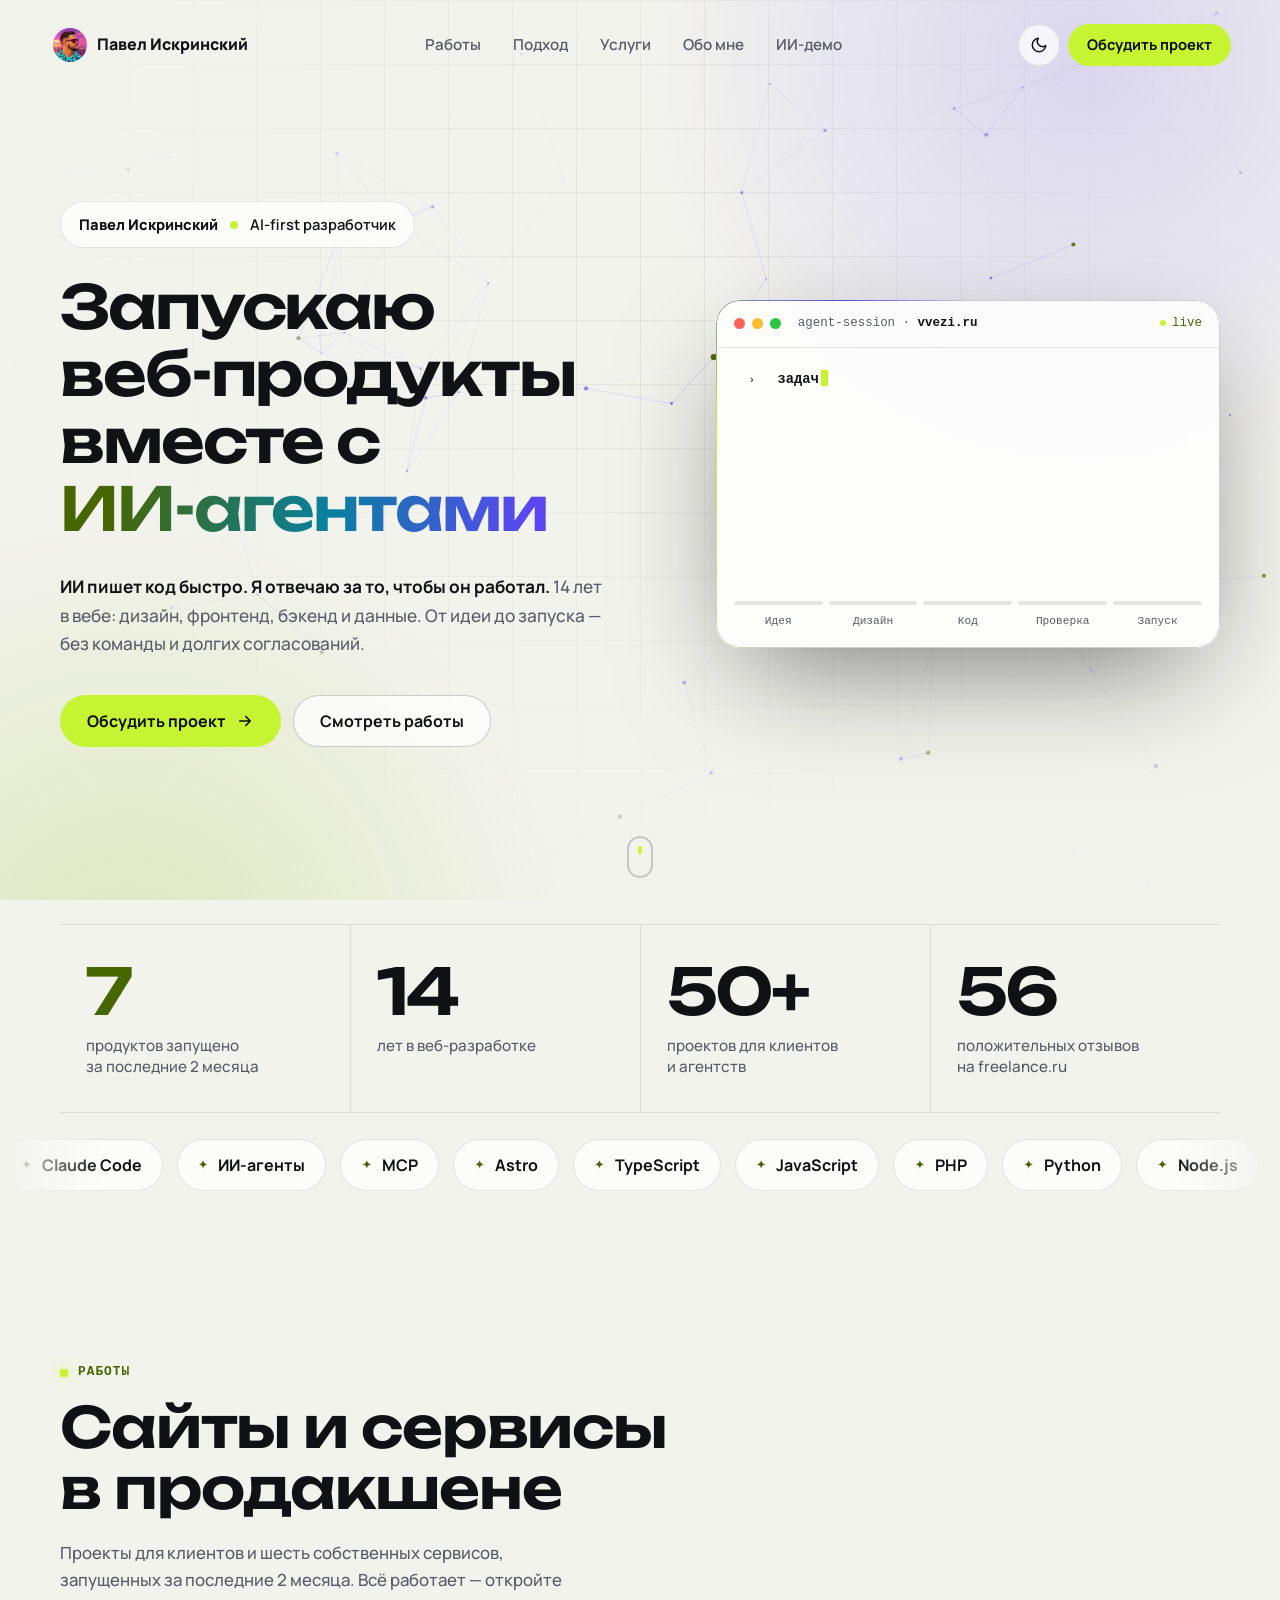
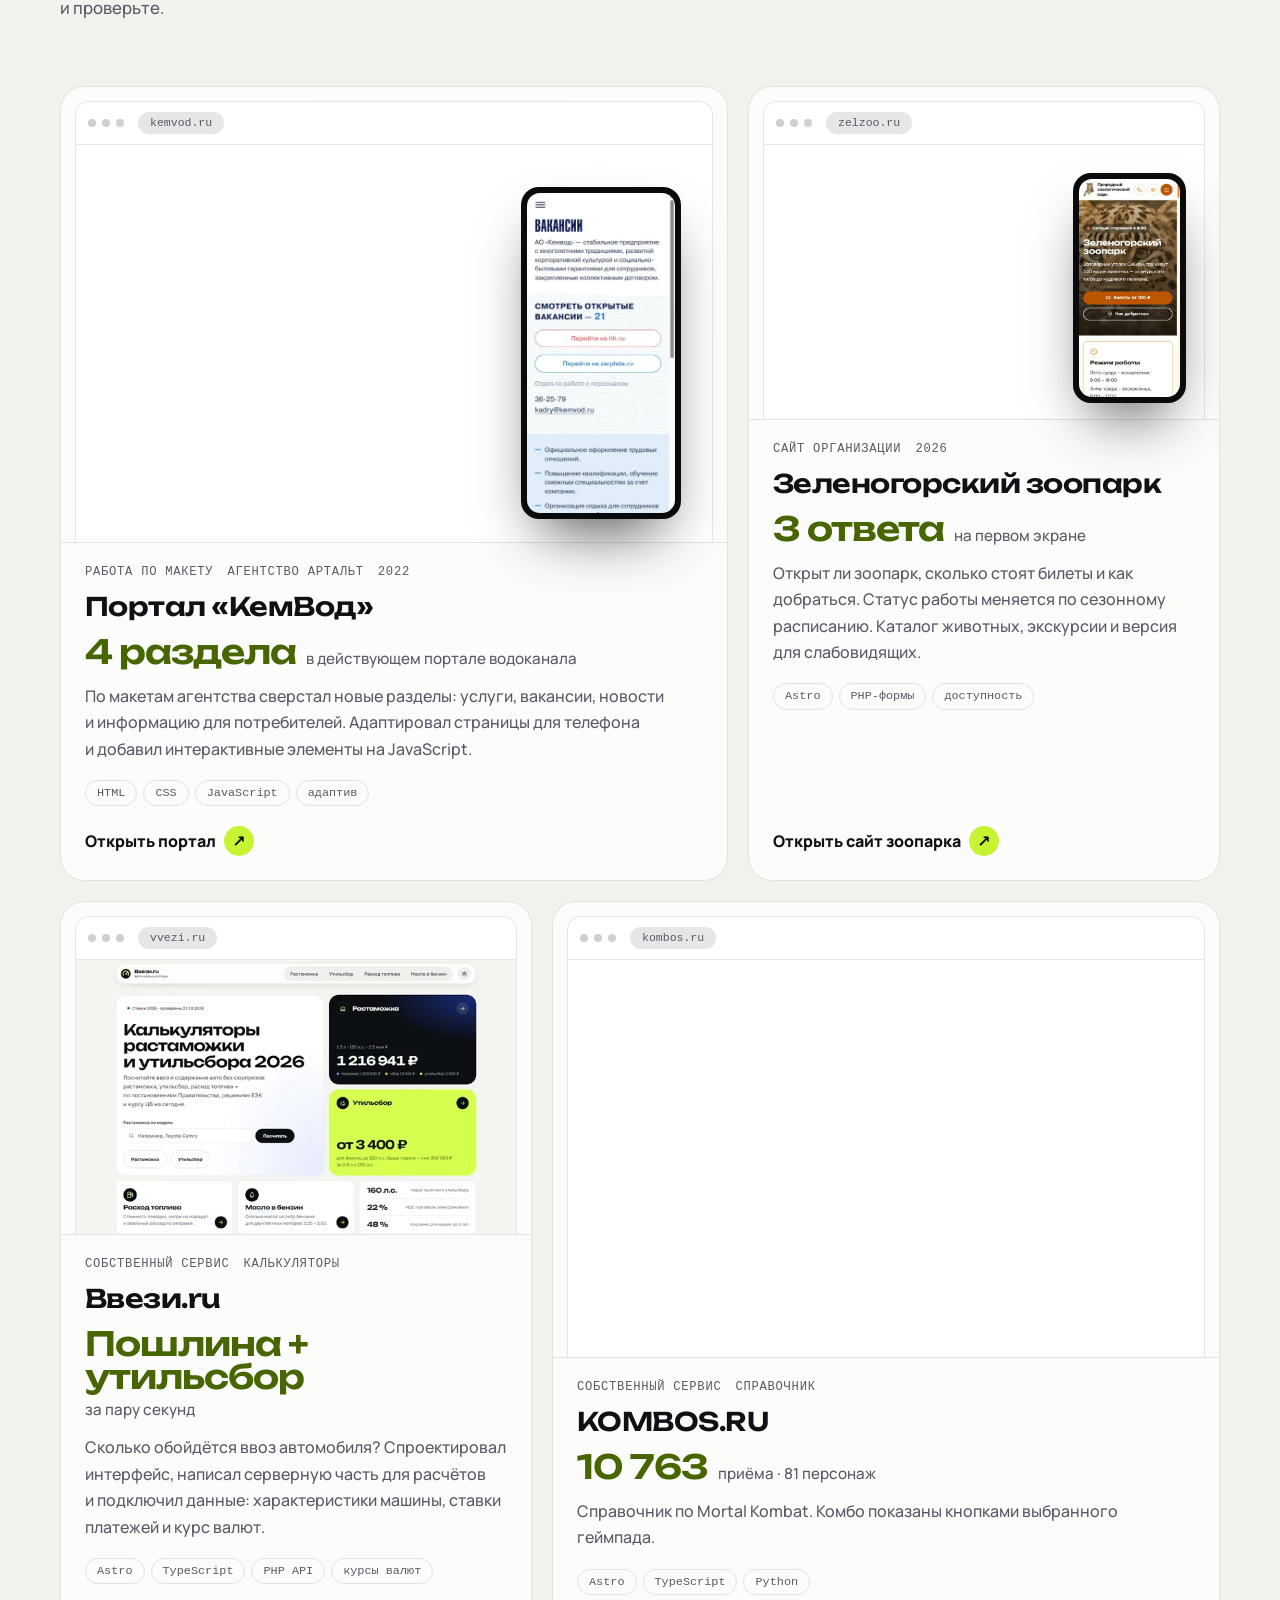
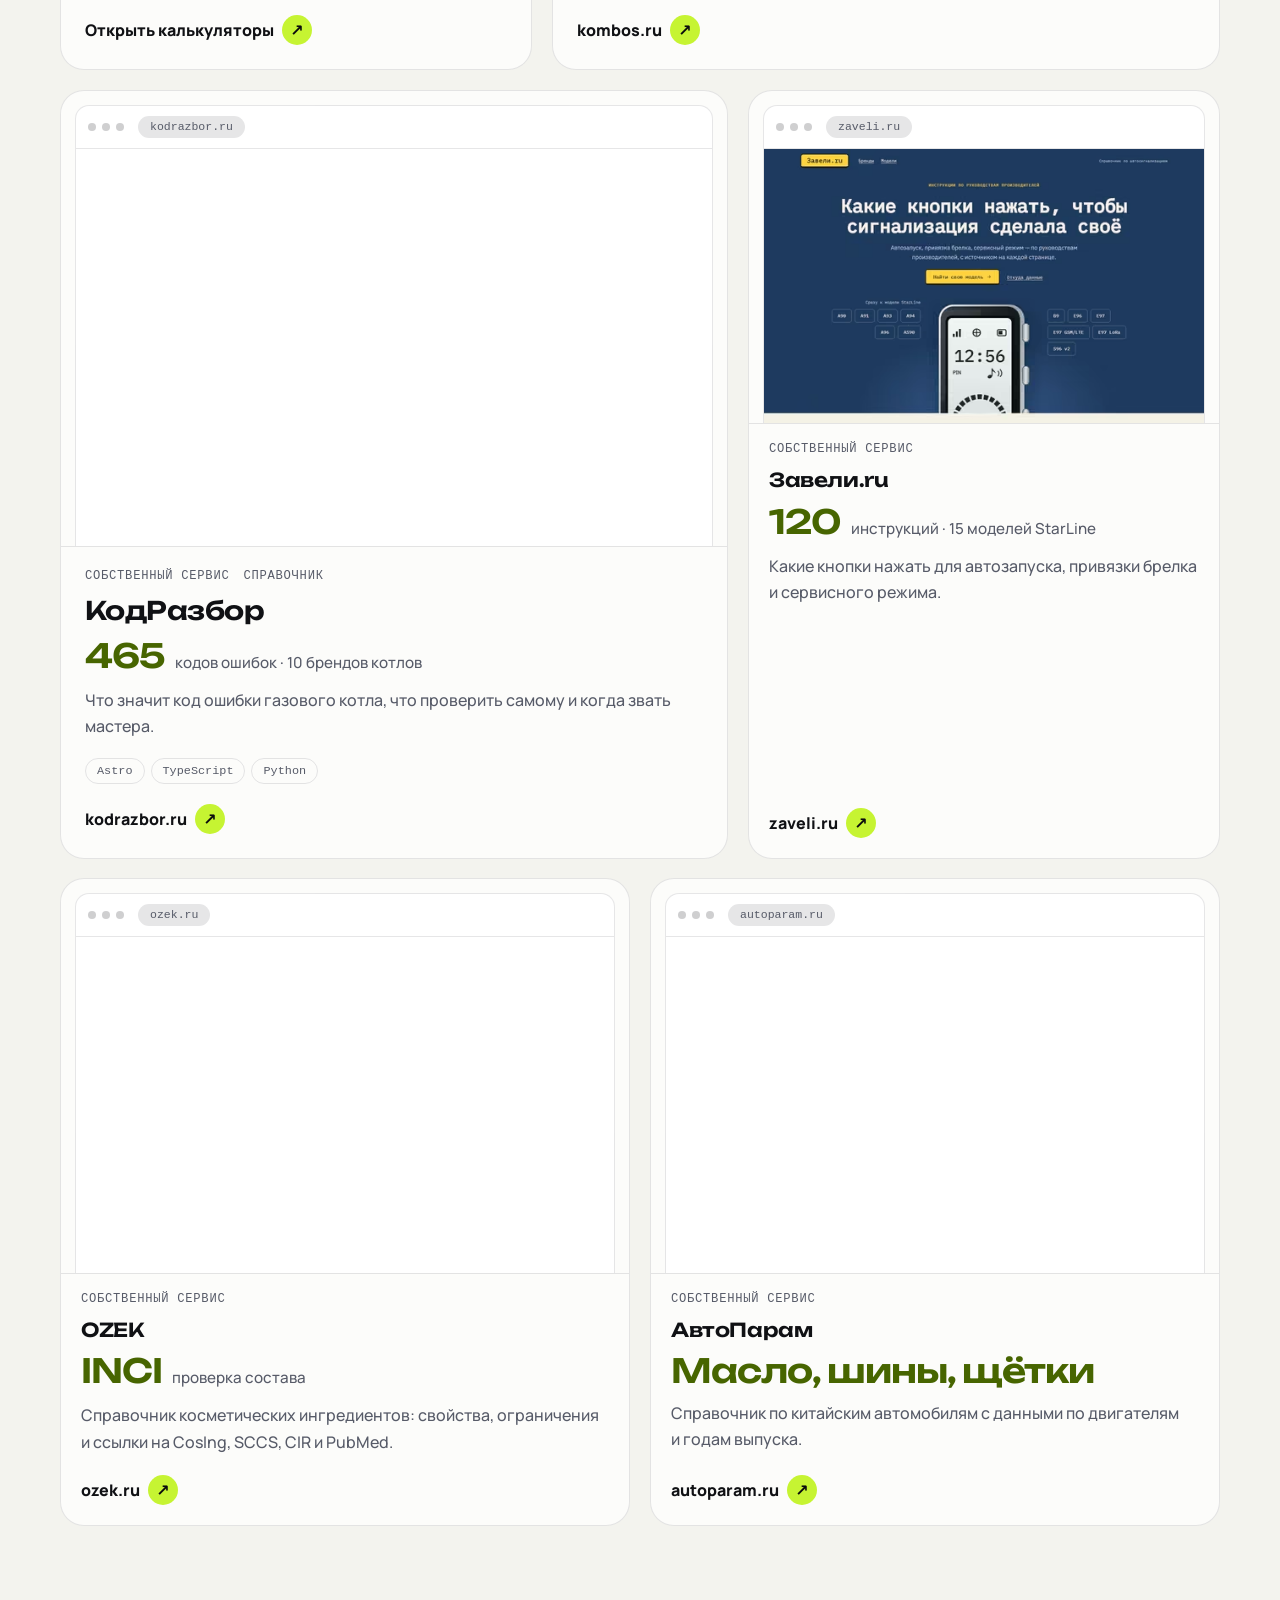
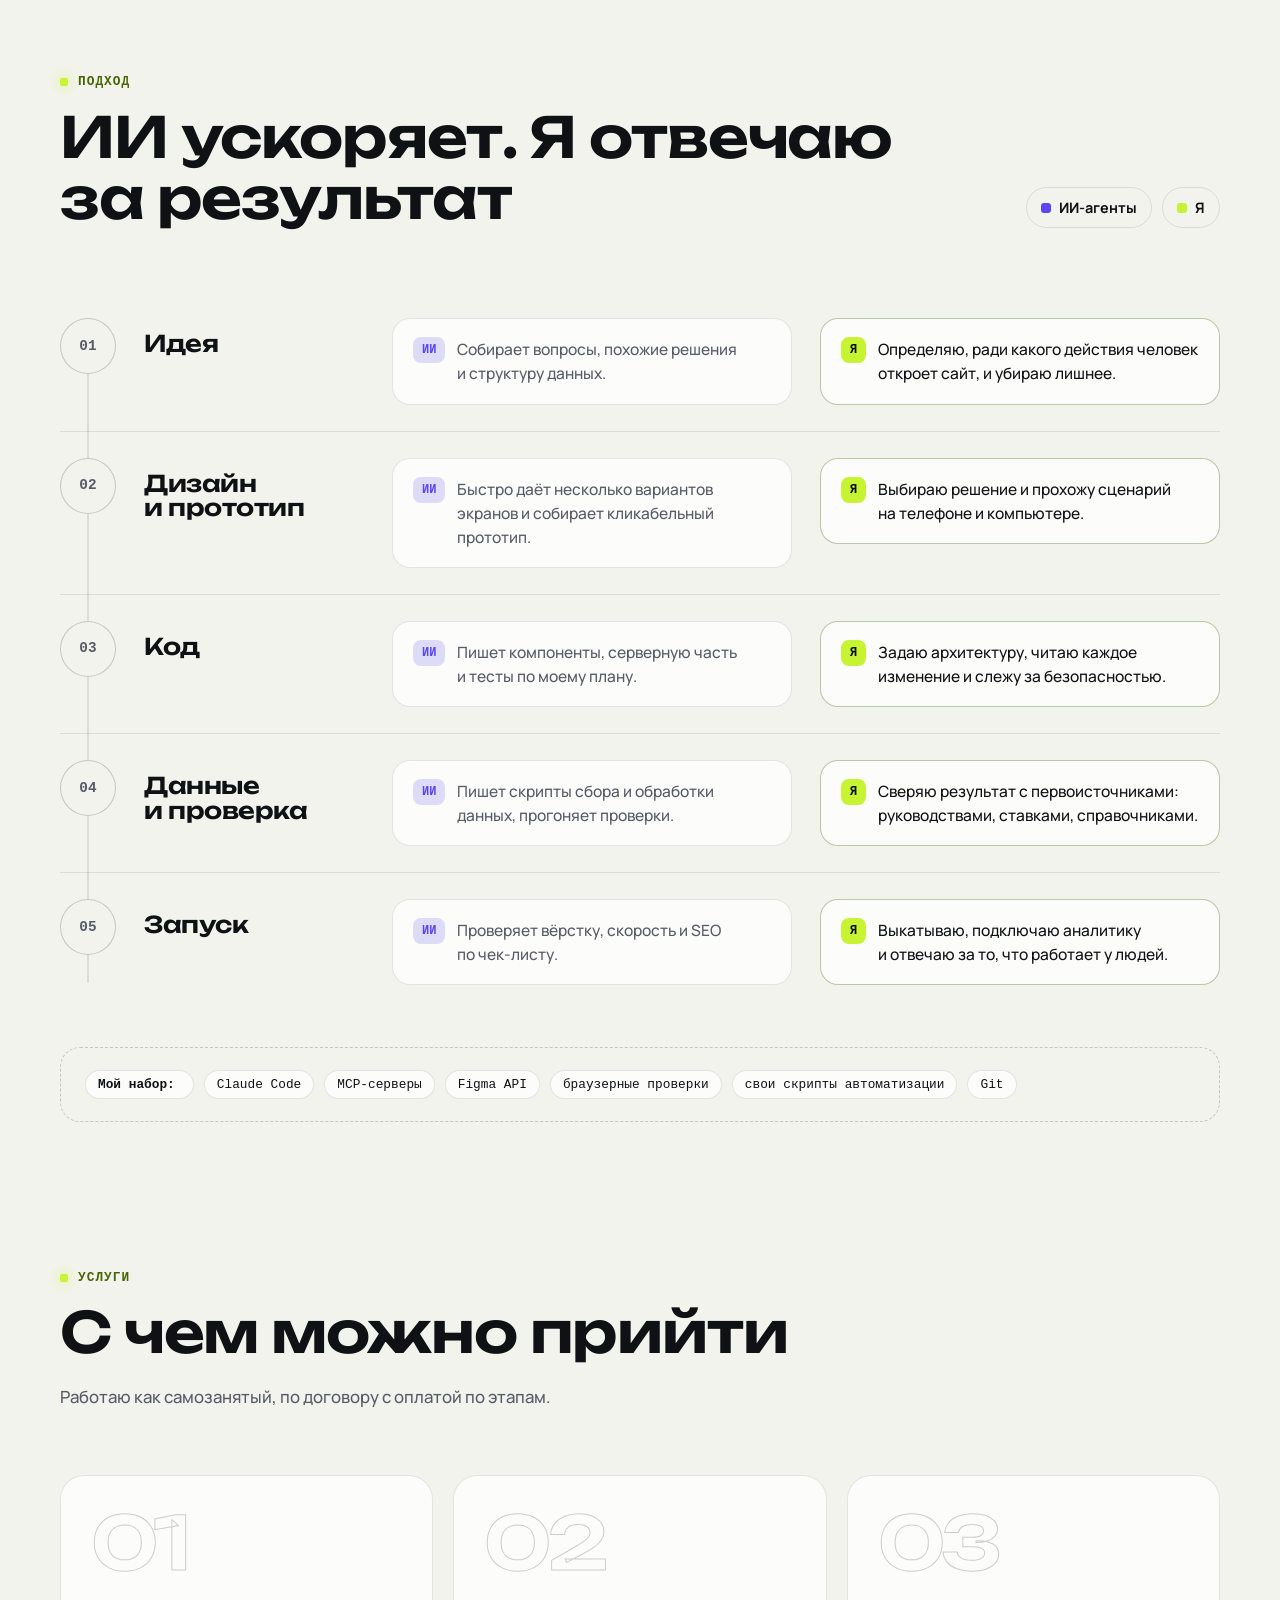
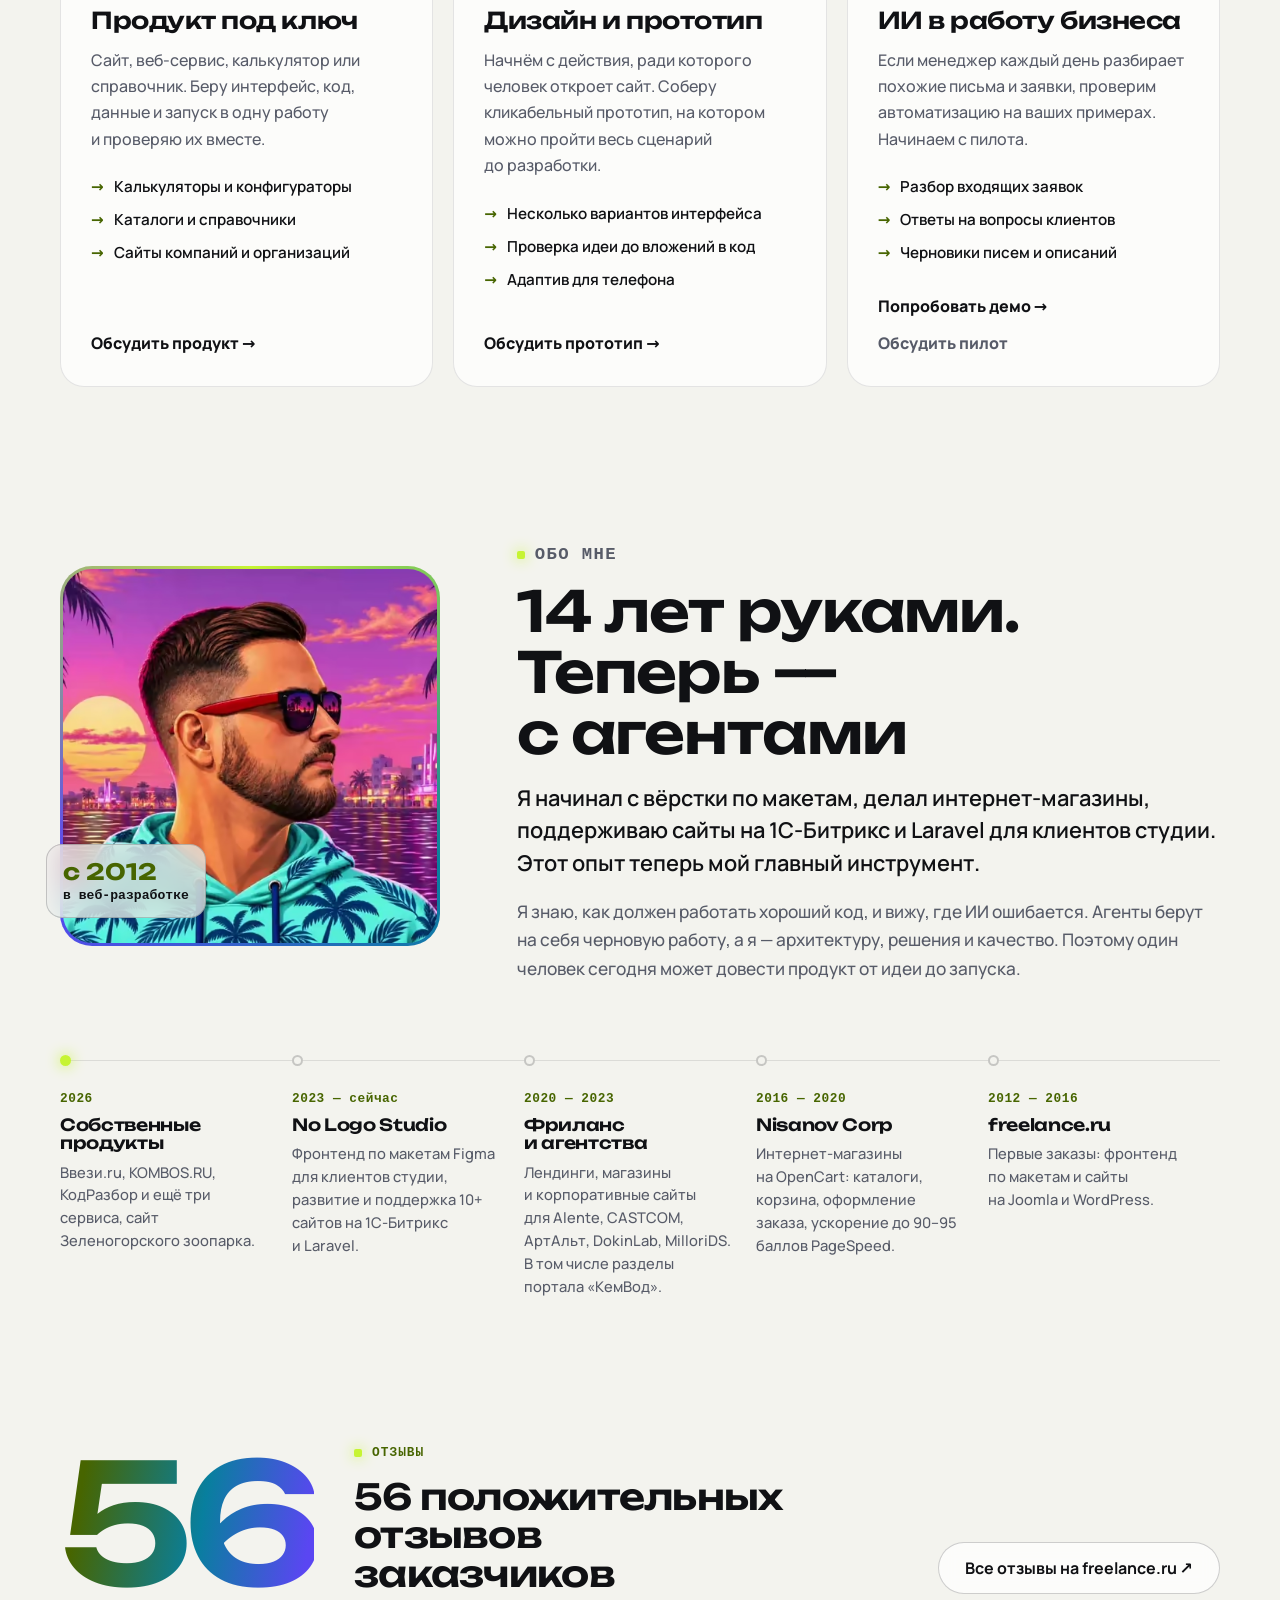
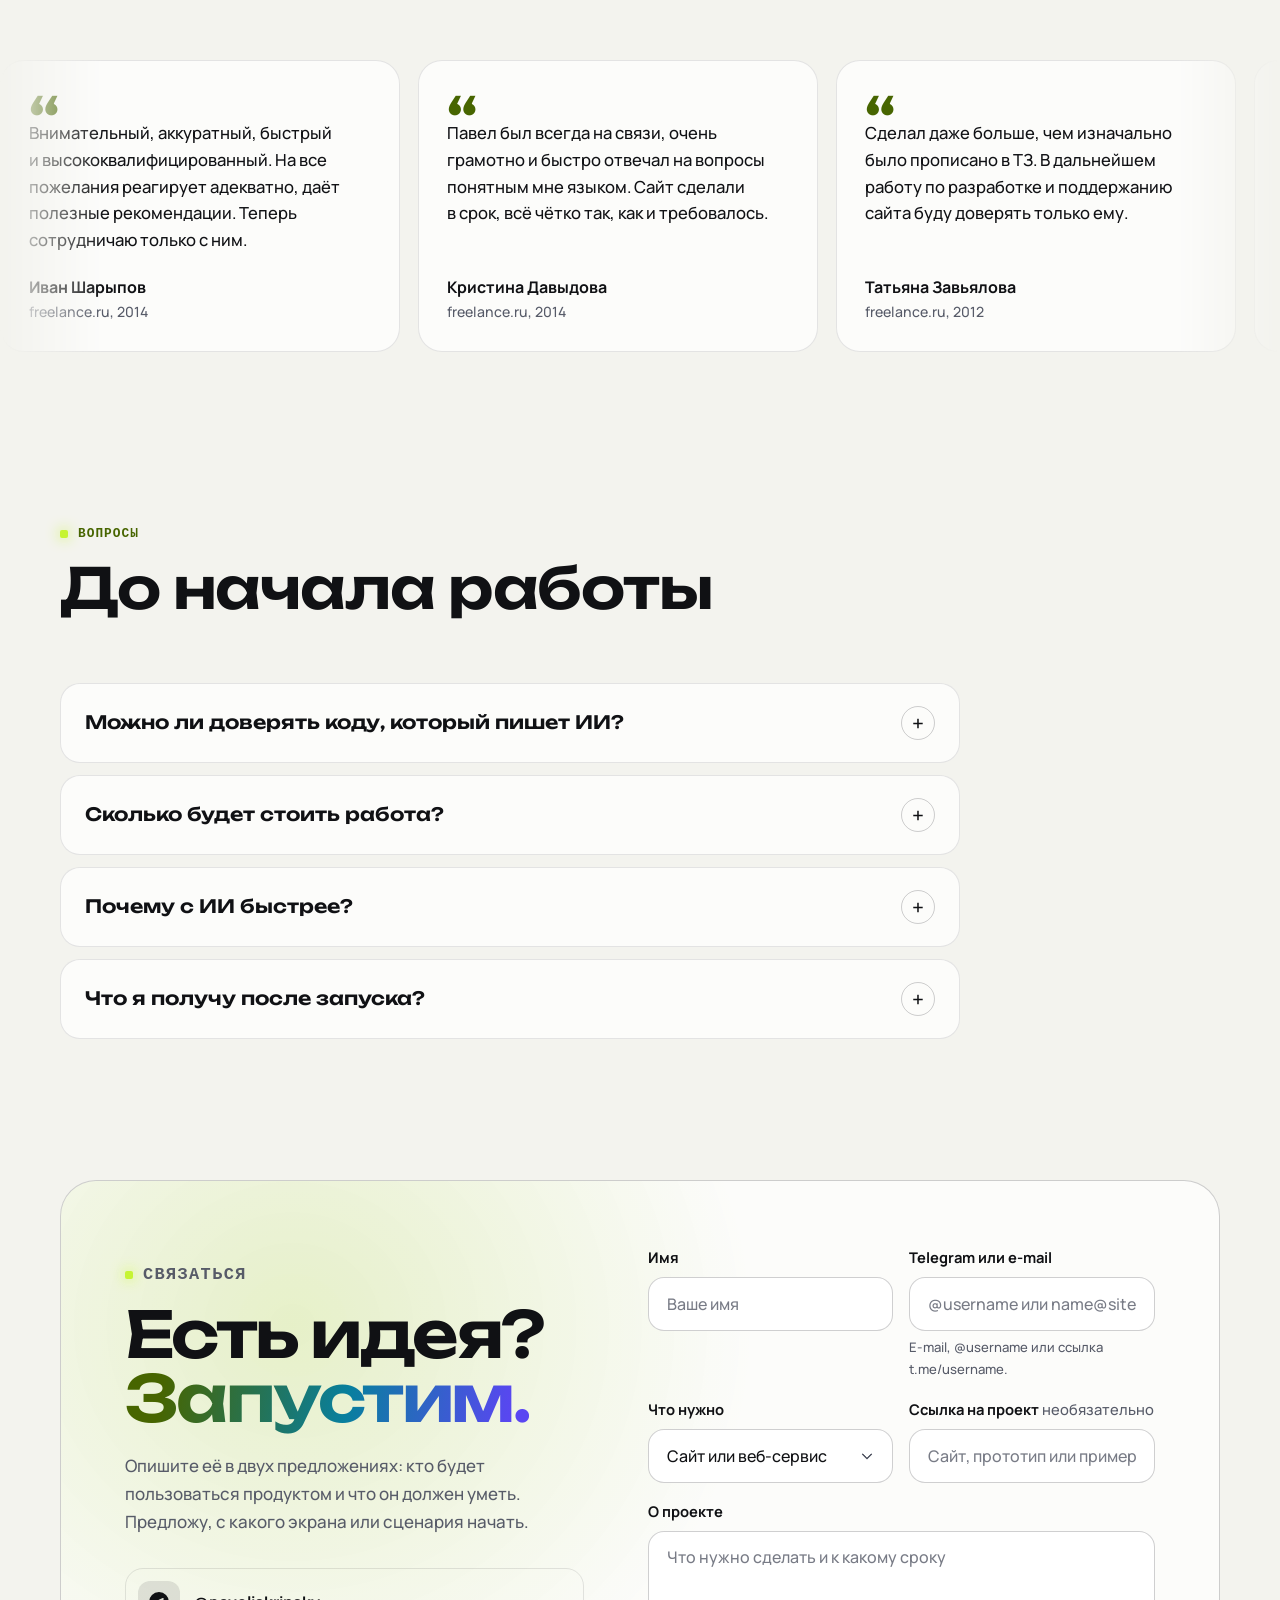
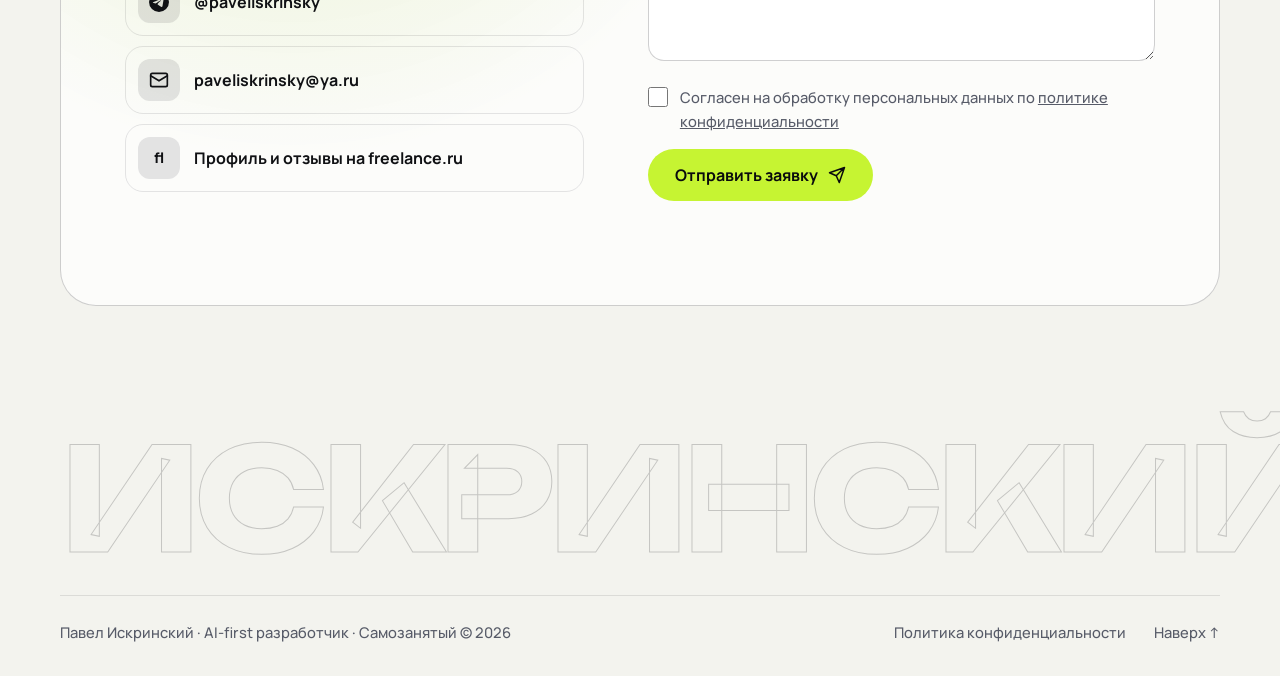
==== commit 42d17d1a: "Витрина с КемВод и зоопарком, аватар в шапке, селекты в стиле сайта - На витрине первыми «КемВод» и " ====
--- a/index.html
+++ b/index.html
@@ -581,20 +581,13 @@
       align-items: center;
       gap: 12px;
       margin-bottom: 28px;
-      padding: 6px 16px 6px 6px;
+      padding: 10px 18px;
       border: 1px solid var(--line);
       border-radius: 999px;
       background: var(--surface);
       backdrop-filter: blur(8px);
       font-weight: 600;
       font-size: .92rem;
-    }
-
-    .hero-badge img {
-      width: 36px;
-      height: 36px;
-      border-radius: 50%;
-      object-fit: cover;
     }
 
     .hero-badge b { font-weight: 800; }
@@ -956,6 +949,7 @@
     .product--xl { grid-column: span 7; }
     .product--lg { grid-column: span 5; }
     .product--wide { grid-column: span 7; }
+    .product--half { grid-column: span 6; }
 
     .product-media {
       position: relative;
@@ -1646,11 +1640,27 @@
     .select-btn {
       text-align: left;
       cursor: pointer;
-      padding-right: 44px;
-      background-image: linear-gradient(45deg, transparent 50%, currentColor 50%), linear-gradient(135deg, currentColor 50%, transparent 50%);
-      background-position: calc(100% - 22px) 50%, calc(100% - 17px) 50%;
-      background-size: 5px 5px;
-      background-repeat: no-repeat;
+      padding-right: 48px;
+    }
+
+    .select.is-enhanced::after {
+      content: "";
+      position: absolute;
+      top: 50%;
+      right: 22px;
+      width: 8px;
+      height: 8px;
+      border-right: 2px solid var(--muted);
+      border-bottom: 2px solid var(--muted);
+      border-radius: 1px;
+      pointer-events: none;
+      transform: translateY(-70%) rotate(45deg);
+      transition: transform .25s var(--ease), border-color .2s;
+    }
+
+    .select.is-open::after {
+      border-color: var(--acid-text);
+      transform: translateY(-25%) rotate(-135deg);
     }
 
     .select-list {
@@ -1783,8 +1793,7 @@
       .hero-grid { grid-template-columns: 1fr; }
       .hero { min-height: 0; padding-top: 128px; }
       .hero-scroll { display: none; }
-      .bento .product, .bento .product--xl, .bento .product--lg, .bento .product--wide { grid-column: span 6; }
-      .bento .product--sm:last-child { grid-column: 1 / -1; }
+      .bento .product, .bento .product--xl, .bento .product--lg, .bento .product--wide, .bento .product--half { grid-column: span 6; }
       .services { grid-template-columns: 1fr; }
       .service { min-height: 0; }
       .about-grid { grid-template-columns: 1fr; }
@@ -1799,7 +1808,7 @@
       .stats li:nth-child(3) { border-left: 0; }
       .stats li:nth-child(n + 3) { border-top: 1px solid var(--line); }
       .bento { grid-template-columns: 1fr; }
-      .bento .product, .bento .product--xl, .bento .product--lg, .bento .product--wide, .bento .product--sm:last-child { grid-column: auto; }
+      .bento .product, .bento .product--xl, .bento .product--lg, .bento .product--wide, .bento .product--half { grid-column: auto; }
       .flow::before, .flow::after { left: 21px; }
       .flow-step { grid-template-columns: 44px 1fr; gap: 14px 16px; }
       .flow-node { width: 44px; height: 44px; font-size: .8rem; }
@@ -1858,14 +1867,14 @@
   <nav id="nav" aria-label="Основная навигация">
     <a href="#hero" class="nav-logo">
       <picture>
-        <source srcset="img/logo-96.avif" type="image/avif" />
-        <source srcset="img/logo-96.webp" type="image/webp" />
-        <img src="img/logo-96.jpg" alt="" width="96" height="96" />
+        <source srcset="img/me-160.avif" type="image/avif" />
+        <source srcset="img/me-160.webp" type="image/webp" />
+        <img src="img/me-160.jpg" alt="" width="160" height="160" fetchpriority="high" />
       </picture>
       <span>Павел Искринский</span>
     </a>
     <ul class="nav-links" id="nav-links">
-      <li><a href="#projects">Продукты</a></li>
+      <li><a href="#projects">Работы</a></li>
       <li><a href="#how">Подход</a></li>
       <li><a href="#services">Услуги</a></li>
       <li><a href="#about">Обо мне</a></li>
@@ -1889,11 +1898,6 @@
       <div class="container hero-grid">
         <div class="hero-text">
           <p class="hero-badge hero-fade">
-            <picture>
-              <source srcset="img/me-160.avif" type="image/avif" />
-              <source srcset="img/me-160.webp" type="image/webp" />
-              <img src="img/me-160.jpg" alt="" width="160" height="160" fetchpriority="high" />
-            </picture>
             <b>Павел Искринский</b>
             <span class="live-dot" aria-hidden="true"></span>
             AI-first разработчик
@@ -1910,7 +1914,7 @@
               Обсудить проект
               <svg viewBox="0 0 24 24" fill="none" stroke="currentColor" stroke-width="2.2" stroke-linecap="round" stroke-linejoin="round" aria-hidden="true"><path d="M5 12h14M13 6l6 6-6 6" /></svg>
             </a>
-            <a href="#projects" class="btn btn-line magnetic">Смотреть продукты</a>
+            <a href="#projects" class="btn btn-line magnetic">Смотреть работы</a>
           </div>
         </div>
 
@@ -1973,56 +1977,40 @@
       <div class="container">
         <div class="section-head">
           <div>
-            <p class="kicker">Продукты · октябрь–ноябрь 2026</p>
-            <h2 class="section-title split">Что я&nbsp;запустил вместе с&nbsp;агентами</h2>
+            <p class="kicker">Работы</p>
+            <h2 class="section-title split">Сайты и&nbsp;сервисы в&nbsp;продакшене</h2>
           </div>
-          <p class="section-desc reveal">Шесть собственных сервисов и&nbsp;сайт для&nbsp;организации. Каждый работает в&nbsp;продакшене&nbsp;— откройте и&nbsp;проверьте.</p>
+          <p class="section-desc reveal">Проекты для&nbsp;клиентов и&nbsp;шесть собственных сервисов, запущенных за&nbsp;последние 2&nbsp;месяца. Всё работает&nbsp;— откройте и&nbsp;проверьте.</p>
         </div>
 
         <div class="bento">
-          <article class="product product--xl tilt reveal" id="vvezi">
-            <a class="product-media" href="https://vvezi.ru" target="_blank" rel="noopener" aria-label="Открыть сайт Ввези.ru">
+          <article class="product product--xl tilt reveal" id="kemvod">
+            <a class="product-media" href="https://kemvod.ru" target="_blank" rel="noopener" aria-label="Открыть сайт АО «КемВод»">
               <span class="frame">
-                <span class="frame-bar" aria-hidden="true"><i></i><i></i><i></i><span>vvezi.ru</span></span>
+                <span class="frame-bar" aria-hidden="true"><i></i><i></i><i></i><span>kemvod.ru</span></span>
                 <span class="frame-shot">
                   <picture>
-                    <source srcset="img/projects/vvezi-640.avif 640w, img/projects/vvezi-1200.avif 1200w" sizes="(max-width: 760px) calc(100vw - 64px), (max-width: 1000px) calc(50vw - 64px), 690px" type="image/avif" />
-                    <source srcset="img/projects/vvezi-640.webp 640w, img/projects/vvezi-1200.webp 1200w" sizes="(max-width: 760px) calc(100vw - 64px), (max-width: 1000px) calc(50vw - 64px), 690px" type="image/webp" />
-                    <img src="img/projects/vvezi-1200.jpg" srcset="img/projects/vvezi-640.jpg 640w, img/projects/vvezi-1200.jpg 1200w" sizes="(max-width: 760px) calc(100vw - 64px), (max-width: 1000px) calc(50vw - 64px), 690px" alt="Главная страница сайта Ввези.ru" width="1200" height="1500" loading="lazy" decoding="async" />
+                    <source srcset="img/projects/kemvod-640.avif 640w, img/projects/kemvod-1200.avif 1200w" sizes="(max-width: 760px) calc(100vw - 64px), (max-width: 1000px) calc(50vw - 64px), 690px" type="image/avif" />
+                    <source srcset="img/projects/kemvod-640.webp 640w, img/projects/kemvod-1200.webp 1200w" sizes="(max-width: 760px) calc(100vw - 64px), (max-width: 1000px) calc(50vw - 64px), 690px" type="image/webp" />
+                    <img src="img/projects/kemvod-1200.jpg" srcset="img/projects/kemvod-640.jpg 640w, img/projects/kemvod-1200.jpg 1200w" sizes="(max-width: 760px) calc(100vw - 64px), (max-width: 1000px) calc(50vw - 64px), 690px" alt="Главная страница сайта АО «КемВод»" width="1200" height="1500" loading="lazy" decoding="async" />
                   </picture>
                 </span>
               </span>
-            </a>
-            <div class="product-body">
-              <p class="product-meta"><span>Собственный сервис</span><span>Калькуляторы</span></p>
-              <h3>Ввези.ru</h3>
-              <p class="product-num"><b>Пошлина + утильсбор</b> за&nbsp;пару секунд</p>
-              <p class="product-desc">Сколько обойдётся ввоз автомобиля? Спроектировал интерфейс, написал серверную часть для&nbsp;расчётов и&nbsp;подключил данные: характеристики машины, ставки платежей и&nbsp;курс валют.</p>
-              <ul class="tags"><li>Astro</li><li>TypeScript</li><li>PHP API</li><li>курсы валют</li></ul>
-              <a class="product-link" href="https://vvezi.ru" target="_blank" rel="noopener">Открыть калькуляторы <span aria-hidden="true">↗</span></a>
-            </div>
-          </article>
-
-          <article class="product product--lg tilt reveal">
-            <a class="product-media" href="https://kombos.ru" target="_blank" rel="noopener" aria-label="Открыть сайт KOMBOS.RU">
-              <span class="frame">
-                <span class="frame-bar" aria-hidden="true"><i></i><i></i><i></i><span>kombos.ru</span></span>
-                <span class="frame-shot">
-                  <picture>
-                    <source srcset="img/projects/kombos-520.avif 520w, img/projects/kombos-640.avif 640w, img/projects/kombos-1200.avif 1200w" sizes="(max-width: 760px) calc(100vw - 64px), (max-width: 1000px) calc(50vw - 64px), 490px" type="image/avif" />
-                    <source srcset="img/projects/kombos-520.webp 520w, img/projects/kombos-640.webp 640w, img/projects/kombos-1200.webp 1200w" sizes="(max-width: 760px) calc(100vw - 64px), (max-width: 1000px) calc(50vw - 64px), 490px" type="image/webp" />
-                    <img src="img/projects/kombos-640.jpg" srcset="img/projects/kombos-520.jpg 520w, img/projects/kombos-640.jpg 640w, img/projects/kombos-1200.jpg 1200w" sizes="(max-width: 760px) calc(100vw - 64px), (max-width: 1000px) calc(50vw - 64px), 490px" alt="Главная страница сайта KOMBOS.RU" width="1200" height="1500" loading="lazy" decoding="async" />
-                  </picture>
-                </span>
+              <span class="phone">
+                <picture>
+                  <source srcset="img/projects/kemvod-mobile-320.avif" type="image/avif" />
+                  <source srcset="img/projects/kemvod-mobile-320.webp" type="image/webp" />
+                  <img src="img/projects/kemvod-mobile-320.jpg" alt="Мобильная страница КемВод: вакансии, ссылки для отклика и контакты отдела кадров" width="320" height="693" loading="lazy" decoding="async" />
+                </picture>
               </span>
             </a>
             <div class="product-body">
-              <p class="product-meta"><span>Собственный сервис</span><span>Справочник</span></p>
-              <h3>KOMBOS.RU</h3>
-              <p class="product-num"><b data-count="10763">10&nbsp;763</b> приёма · 81 персонаж</p>
-              <p class="product-desc">Справочник по&nbsp;Mortal Kombat. Комбо показаны кнопками выбранного геймпада.</p>
-              <ul class="tags"><li>Astro</li><li>TypeScript</li><li>Python</li></ul>
-              <a class="product-link" href="https://kombos.ru" target="_blank" rel="noopener">kombos.ru <span aria-hidden="true">↗</span></a>
+              <p class="product-meta"><span>Работа по макету</span><span>Агентство АртАльт</span><span>2022</span></p>
+              <h3>Портал «КемВод»</h3>
+              <p class="product-num"><b>4 раздела</b> в&nbsp;действующем портале водоканала</p>
+              <p class="product-desc">По&nbsp;макетам агентства сверстал новые разделы: услуги, вакансии, новости и&nbsp;информацию для&nbsp;потребителей. Адаптировал страницы для&nbsp;телефона и&nbsp;добавил интерактивные элементы на&nbsp;JavaScript.</p>
+              <ul class="tags"><li>HTML</li><li>CSS</li><li>JavaScript</li><li>адаптив</li></ul>
+              <a class="product-link" href="https://kemvod.ru" target="_blank" rel="noopener">Открыть портал <span aria-hidden="true">↗</span></a>
             </div>
           </article>
 
@@ -2056,6 +2044,52 @@
             </div>
           </article>
 
+          <article class="product product--lg tilt reveal" id="vvezi">
+            <a class="product-media" href="https://vvezi.ru" target="_blank" rel="noopener" aria-label="Открыть сайт Ввези.ru">
+              <span class="frame">
+                <span class="frame-bar" aria-hidden="true"><i></i><i></i><i></i><span>vvezi.ru</span></span>
+                <span class="frame-shot">
+                  <picture>
+                    <source srcset="img/projects/vvezi-640.avif 640w, img/projects/vvezi-1200.avif 1200w" sizes="(max-width: 760px) calc(100vw - 64px), (max-width: 1000px) calc(50vw - 64px), 490px" type="image/avif" />
+                    <source srcset="img/projects/vvezi-640.webp 640w, img/projects/vvezi-1200.webp 1200w" sizes="(max-width: 760px) calc(100vw - 64px), (max-width: 1000px) calc(50vw - 64px), 490px" type="image/webp" />
+                    <img src="img/projects/vvezi-1200.jpg" srcset="img/projects/vvezi-640.jpg 640w, img/projects/vvezi-1200.jpg 1200w" sizes="(max-width: 760px) calc(100vw - 64px), (max-width: 1000px) calc(50vw - 64px), 490px" alt="Главная страница сайта Ввези.ru" width="1200" height="1500" loading="lazy" decoding="async" />
+                  </picture>
+                </span>
+              </span>
+            </a>
+            <div class="product-body">
+              <p class="product-meta"><span>Собственный сервис</span><span>Калькуляторы</span></p>
+              <h3>Ввези.ru</h3>
+              <p class="product-num"><b>Пошлина + утильсбор</b> за&nbsp;пару секунд</p>
+              <p class="product-desc">Сколько обойдётся ввоз автомобиля? Спроектировал интерфейс, написал серверную часть для&nbsp;расчётов и&nbsp;подключил данные: характеристики машины, ставки платежей и&nbsp;курс валют.</p>
+              <ul class="tags"><li>Astro</li><li>TypeScript</li><li>PHP API</li><li>курсы валют</li></ul>
+              <a class="product-link" href="https://vvezi.ru" target="_blank" rel="noopener">Открыть калькуляторы <span aria-hidden="true">↗</span></a>
+            </div>
+          </article>
+
+          <article class="product product--wide tilt reveal">
+            <a class="product-media" href="https://kombos.ru" target="_blank" rel="noopener" aria-label="Открыть сайт KOMBOS.RU">
+              <span class="frame">
+                <span class="frame-bar" aria-hidden="true"><i></i><i></i><i></i><span>kombos.ru</span></span>
+                <span class="frame-shot">
+                  <picture>
+                    <source srcset="img/projects/kombos-520.avif 520w, img/projects/kombos-640.avif 640w, img/projects/kombos-1200.avif 1200w" sizes="(max-width: 760px) calc(100vw - 64px), (max-width: 1000px) calc(50vw - 64px), 690px" type="image/avif" />
+                    <source srcset="img/projects/kombos-520.webp 520w, img/projects/kombos-640.webp 640w, img/projects/kombos-1200.webp 1200w" sizes="(max-width: 760px) calc(100vw - 64px), (max-width: 1000px) calc(50vw - 64px), 690px" type="image/webp" />
+                    <img src="img/projects/kombos-640.jpg" srcset="img/projects/kombos-520.jpg 520w, img/projects/kombos-640.jpg 640w, img/projects/kombos-1200.jpg 1200w" sizes="(max-width: 760px) calc(100vw - 64px), (max-width: 1000px) calc(50vw - 64px), 690px" alt="Главная страница сайта KOMBOS.RU" width="1200" height="1500" loading="lazy" decoding="async" />
+                  </picture>
+                </span>
+              </span>
+            </a>
+            <div class="product-body">
+              <p class="product-meta"><span>Собственный сервис</span><span>Справочник</span></p>
+              <h3>KOMBOS.RU</h3>
+              <p class="product-num"><b data-count="10763">10&nbsp;763</b> приёма · 81 персонаж</p>
+              <p class="product-desc">Справочник по&nbsp;Mortal Kombat. Комбо показаны кнопками выбранного геймпада.</p>
+              <ul class="tags"><li>Astro</li><li>TypeScript</li><li>Python</li></ul>
+              <a class="product-link" href="https://kombos.ru" target="_blank" rel="noopener">kombos.ru <span aria-hidden="true">↗</span></a>
+            </div>
+          </article>
+
           <article class="product product--wide tilt reveal">
             <a class="product-media" href="https://kodrazbor.ru" target="_blank" rel="noopener" aria-label="Открыть сайт КодРазбор">
               <span class="frame">
@@ -2079,15 +2113,15 @@
             </div>
           </article>
 
-          <article class="product product--sm tilt reveal">
+          <article class="product product--sm product--lg tilt reveal">
             <a class="product-media" href="https://zaveli.ru" target="_blank" rel="noopener" aria-label="Открыть сайт Завели.ru">
               <span class="frame">
                 <span class="frame-bar" aria-hidden="true"><i></i><i></i><i></i><span>zaveli.ru</span></span>
                 <span class="frame-shot">
                   <picture>
-                    <source srcset="img/projects/zaveli-520.avif 520w, img/projects/zaveli-640.avif 640w" sizes="(max-width: 760px) calc(100vw - 64px), (max-width: 1000px) calc(50vw - 64px), 380px" type="image/avif" />
-                    <source srcset="img/projects/zaveli-520.webp 520w, img/projects/zaveli-640.webp 640w" sizes="(max-width: 760px) calc(100vw - 64px), (max-width: 1000px) calc(50vw - 64px), 380px" type="image/webp" />
-                    <img src="img/projects/zaveli-640.jpg" srcset="img/projects/zaveli-520.jpg 520w, img/projects/zaveli-640.jpg 640w" sizes="(max-width: 760px) calc(100vw - 64px), (max-width: 1000px) calc(50vw - 64px), 380px" alt="Главная страница сайта Завели.ru" width="1200" height="1500" loading="lazy" decoding="async" />
+                    <source srcset="img/projects/zaveli-520.avif 520w, img/projects/zaveli-640.avif 640w" sizes="(max-width: 760px) calc(100vw - 64px), (max-width: 1000px) calc(50vw - 64px), 490px" type="image/avif" />
+                    <source srcset="img/projects/zaveli-520.webp 520w, img/projects/zaveli-640.webp 640w" sizes="(max-width: 760px) calc(100vw - 64px), (max-width: 1000px) calc(50vw - 64px), 490px" type="image/webp" />
+                    <img src="img/projects/zaveli-640.jpg" srcset="img/projects/zaveli-520.jpg 520w, img/projects/zaveli-640.jpg 640w" sizes="(max-width: 760px) calc(100vw - 64px), (max-width: 1000px) calc(50vw - 64px), 490px" alt="Главная страница сайта Завели.ru" width="1200" height="1500" loading="lazy" decoding="async" />
                   </picture>
                 </span>
               </span>
@@ -2101,15 +2135,15 @@
             </div>
           </article>
 
-          <article class="product product--sm tilt reveal">
+          <article class="product product--sm product--half tilt reveal">
             <a class="product-media" href="https://ozek.ru" target="_blank" rel="noopener" aria-label="Открыть сайт OZEK">
               <span class="frame">
                 <span class="frame-bar" aria-hidden="true"><i></i><i></i><i></i><span>ozek.ru</span></span>
                 <span class="frame-shot">
                   <picture>
-                    <source srcset="img/projects/ozek-520.avif 520w, img/projects/ozek-640.avif 640w" sizes="(max-width: 760px) calc(100vw - 64px), (max-width: 1000px) calc(50vw - 64px), 380px" type="image/avif" />
-                    <source srcset="img/projects/ozek-520.webp 520w, img/projects/ozek-640.webp 640w" sizes="(max-width: 760px) calc(100vw - 64px), (max-width: 1000px) calc(50vw - 64px), 380px" type="image/webp" />
-                    <img src="img/projects/ozek-640.jpg" srcset="img/projects/ozek-520.jpg 520w, img/projects/ozek-640.jpg 640w" sizes="(max-width: 760px) calc(100vw - 64px), (max-width: 1000px) calc(50vw - 64px), 380px" alt="Главная страница сайта OZEK" width="1200" height="1500" loading="lazy" decoding="async" />
+                    <source srcset="img/projects/ozek-520.avif 520w, img/projects/ozek-640.avif 640w" sizes="(max-width: 760px) calc(100vw - 64px), (max-width: 1000px) calc(50vw - 64px), 590px" type="image/avif" />
+                    <source srcset="img/projects/ozek-520.webp 520w, img/projects/ozek-640.webp 640w" sizes="(max-width: 760px) calc(100vw - 64px), (max-width: 1000px) calc(50vw - 64px), 590px" type="image/webp" />
+                    <img src="img/projects/ozek-640.jpg" srcset="img/projects/ozek-520.jpg 520w, img/projects/ozek-640.jpg 640w" sizes="(max-width: 760px) calc(100vw - 64px), (max-width: 1000px) calc(50vw - 64px), 590px" alt="Главная страница сайта OZEK" width="1200" height="1500" loading="lazy" decoding="async" />
                   </picture>
                 </span>
               </span>
@@ -2123,15 +2157,15 @@
             </div>
           </article>
 
-          <article class="product product--sm tilt reveal">
+          <article class="product product--sm product--half tilt reveal">
             <a class="product-media" href="https://autoparam.ru" target="_blank" rel="noopener" aria-label="Открыть сайт АвтоПарам">
               <span class="frame">
                 <span class="frame-bar" aria-hidden="true"><i></i><i></i><i></i><span>autoparam.ru</span></span>
                 <span class="frame-shot">
                   <picture>
-                    <source srcset="img/projects/autoparam-520.avif 520w, img/projects/autoparam-640.avif 640w" sizes="(max-width: 760px) calc(100vw - 64px), (max-width: 1000px) calc(100vw - 64px), 380px" type="image/avif" />
-                    <source srcset="img/projects/autoparam-520.webp 520w, img/projects/autoparam-640.webp 640w" sizes="(max-width: 760px) calc(100vw - 64px), (max-width: 1000px) calc(100vw - 64px), 380px" type="image/webp" />
-                    <img src="img/projects/autoparam-640.jpg" srcset="img/projects/autoparam-520.jpg 520w, img/projects/autoparam-640.jpg 640w" sizes="(max-width: 760px) calc(100vw - 64px), (max-width: 1000px) calc(100vw - 64px), 380px" alt="Главная страница сайта АвтоПарам" width="1200" height="1500" loading="lazy" decoding="async" />
+                    <source srcset="img/projects/autoparam-520.avif 520w, img/projects/autoparam-640.avif 640w" sizes="(max-width: 760px) calc(100vw - 64px), (max-width: 1000px) calc(50vw - 64px), 590px" type="image/avif" />
+                    <source srcset="img/projects/autoparam-520.webp 520w, img/projects/autoparam-640.webp 640w" sizes="(max-width: 760px) calc(100vw - 64px), (max-width: 1000px) calc(50vw - 64px), 590px" type="image/webp" />
+                    <img src="img/projects/autoparam-640.jpg" srcset="img/projects/autoparam-520.jpg 520w, img/projects/autoparam-640.jpg 640w" sizes="(max-width: 760px) calc(100vw - 64px), (max-width: 1000px) calc(50vw - 64px), 590px" alt="Главная страница сайта АвтоПарам" width="1200" height="1500" loading="lazy" decoding="async" />
                   </picture>
                 </span>
               </span>
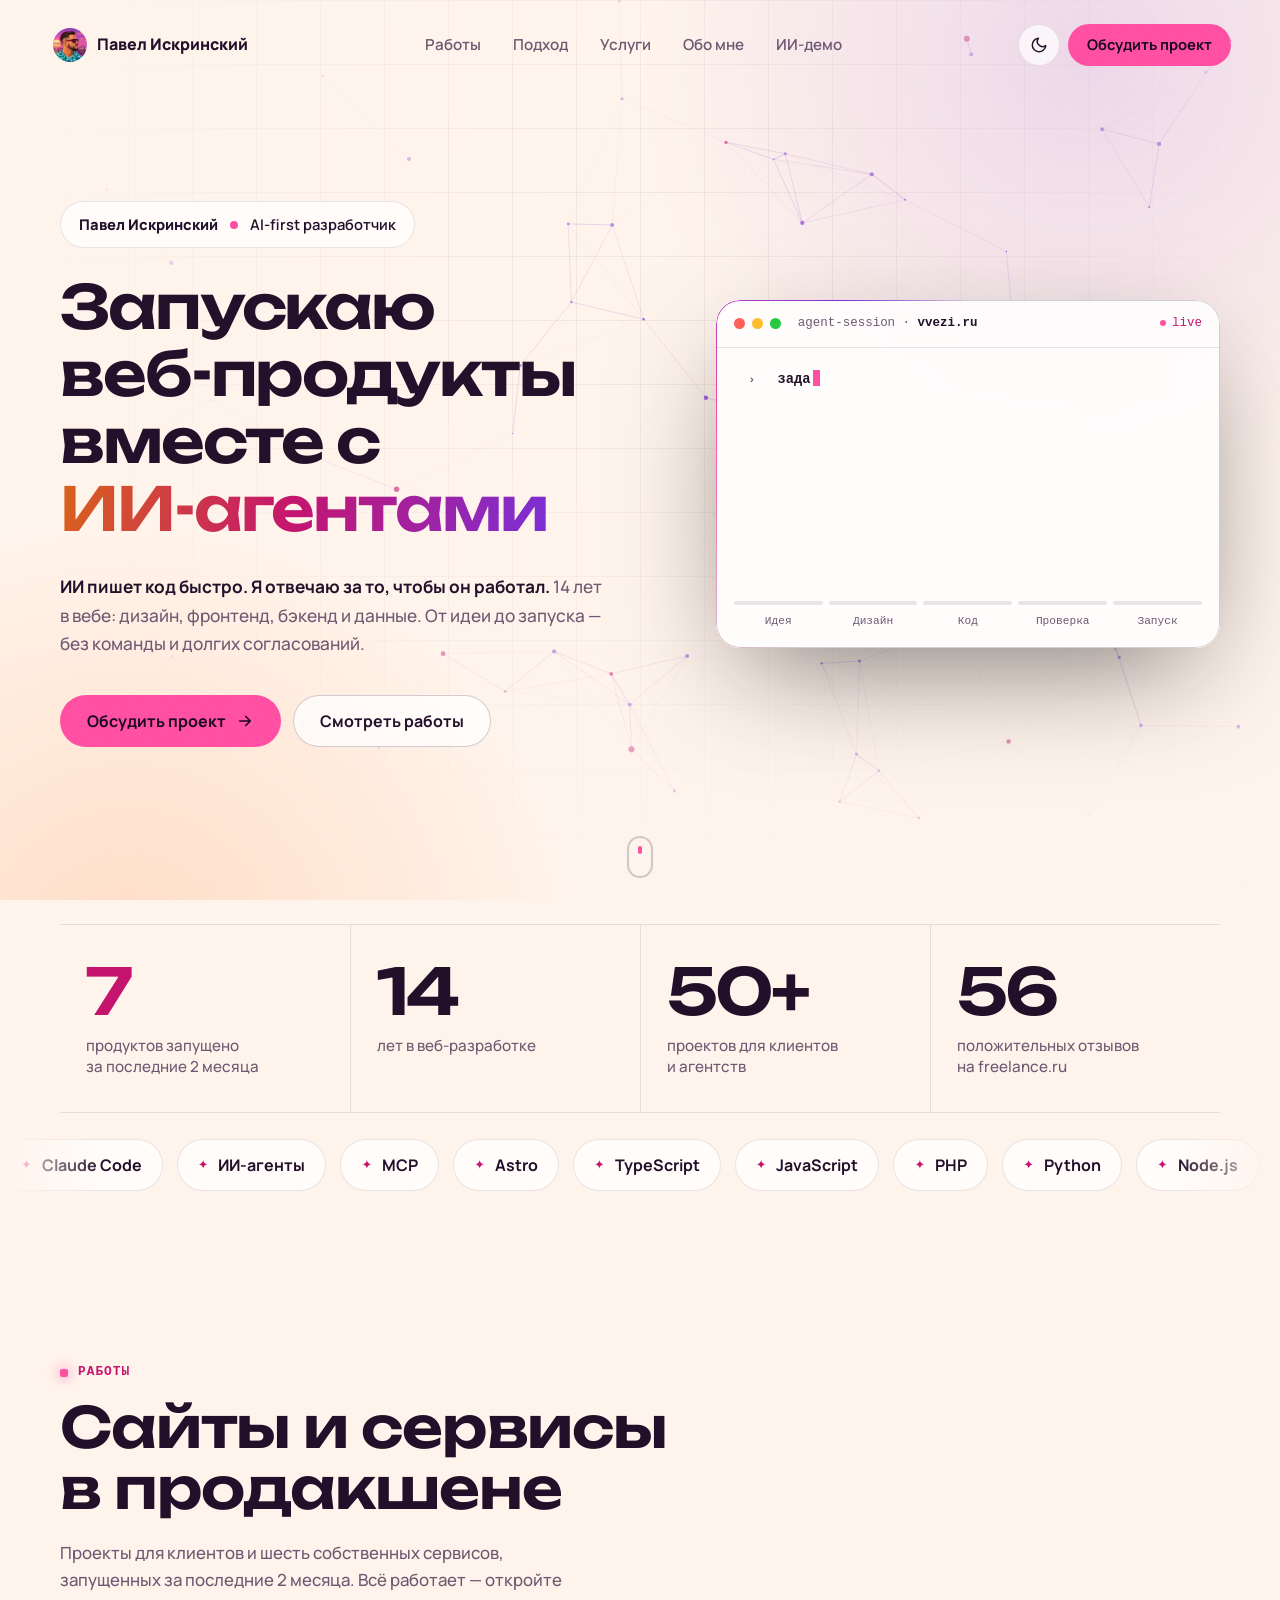
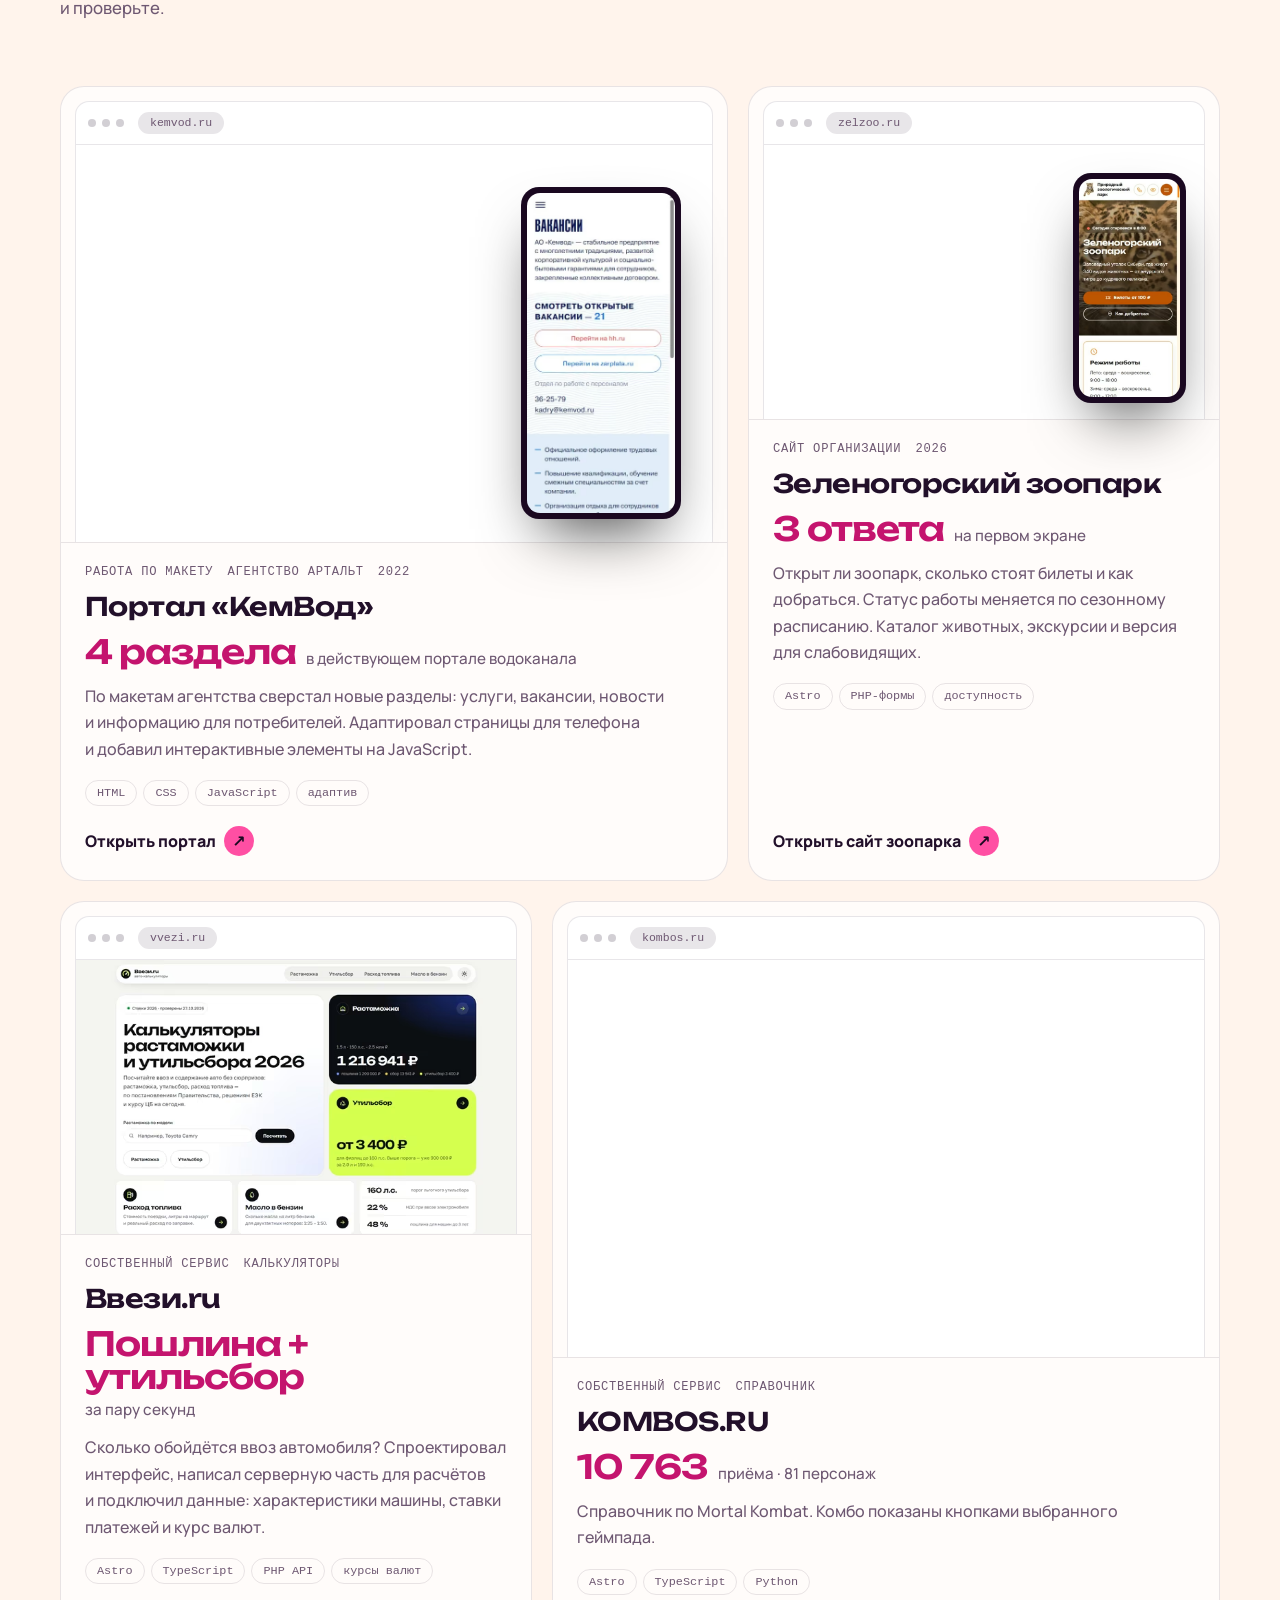
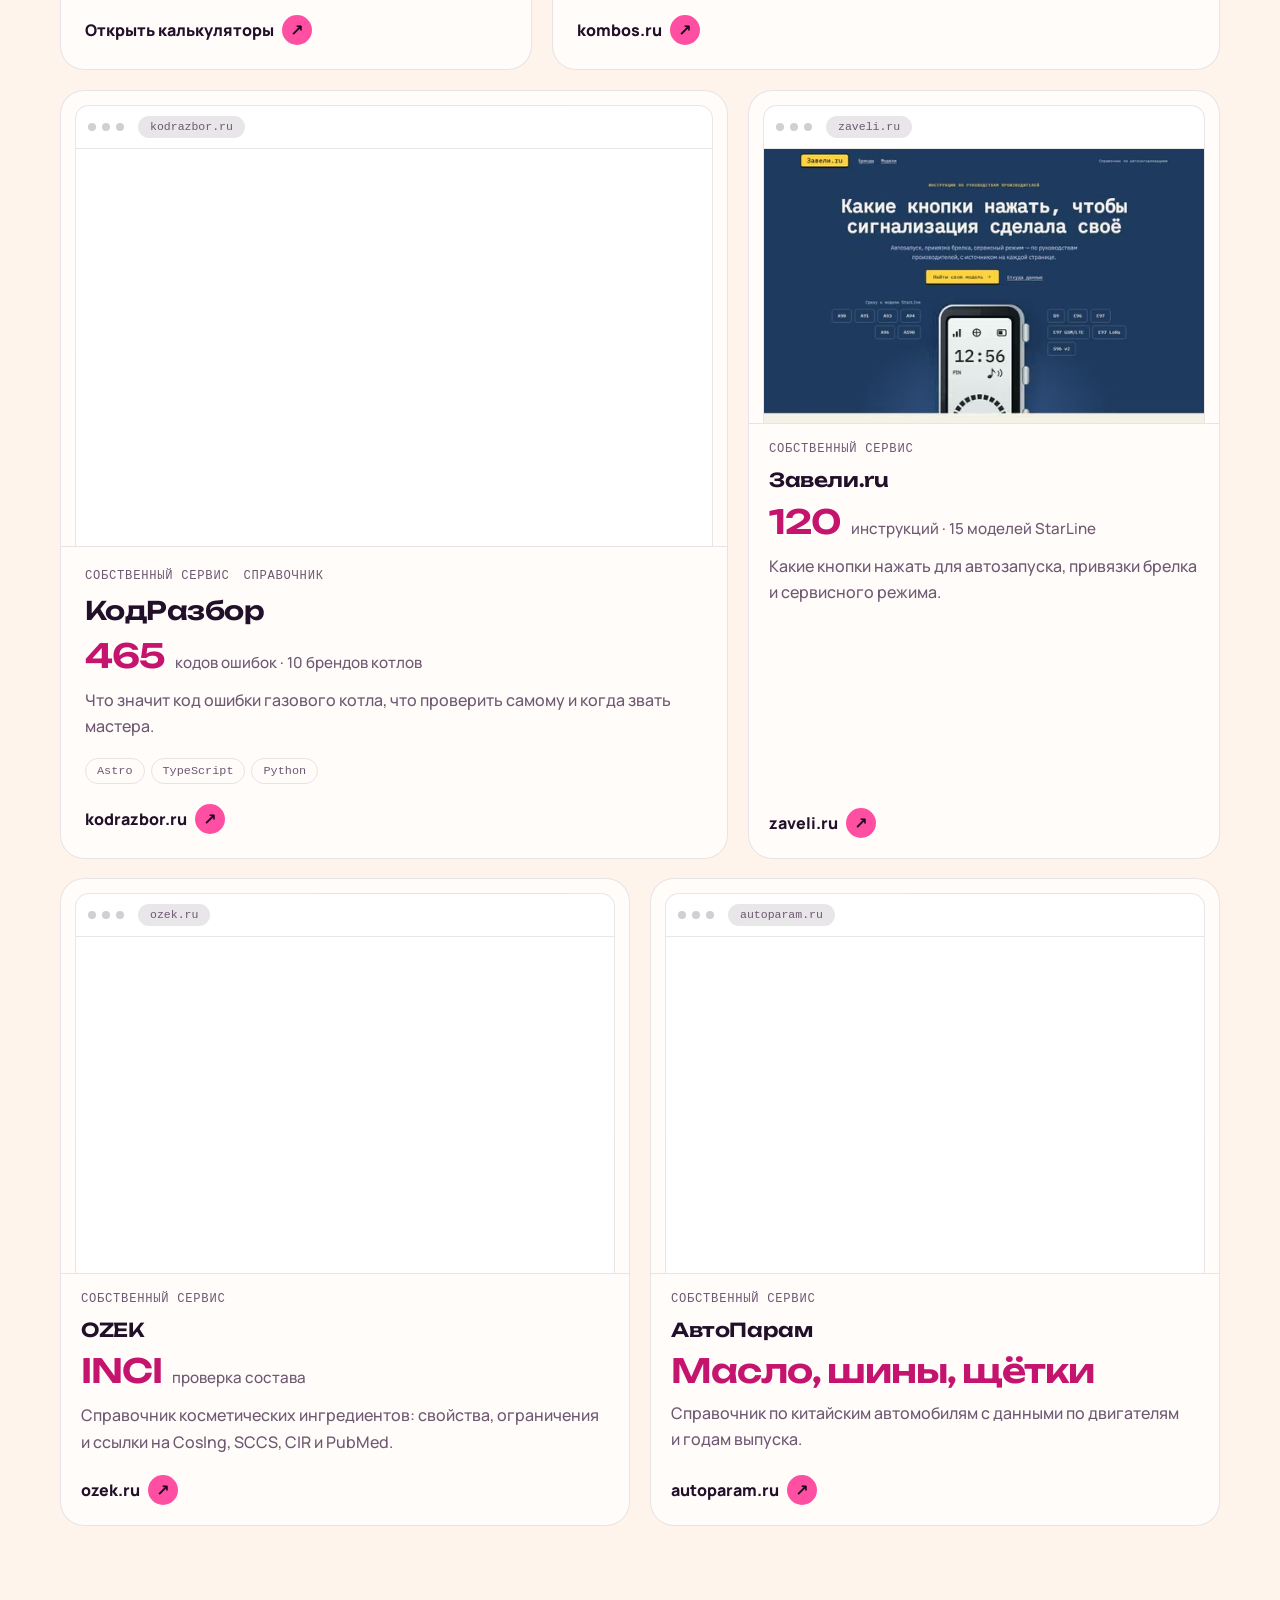
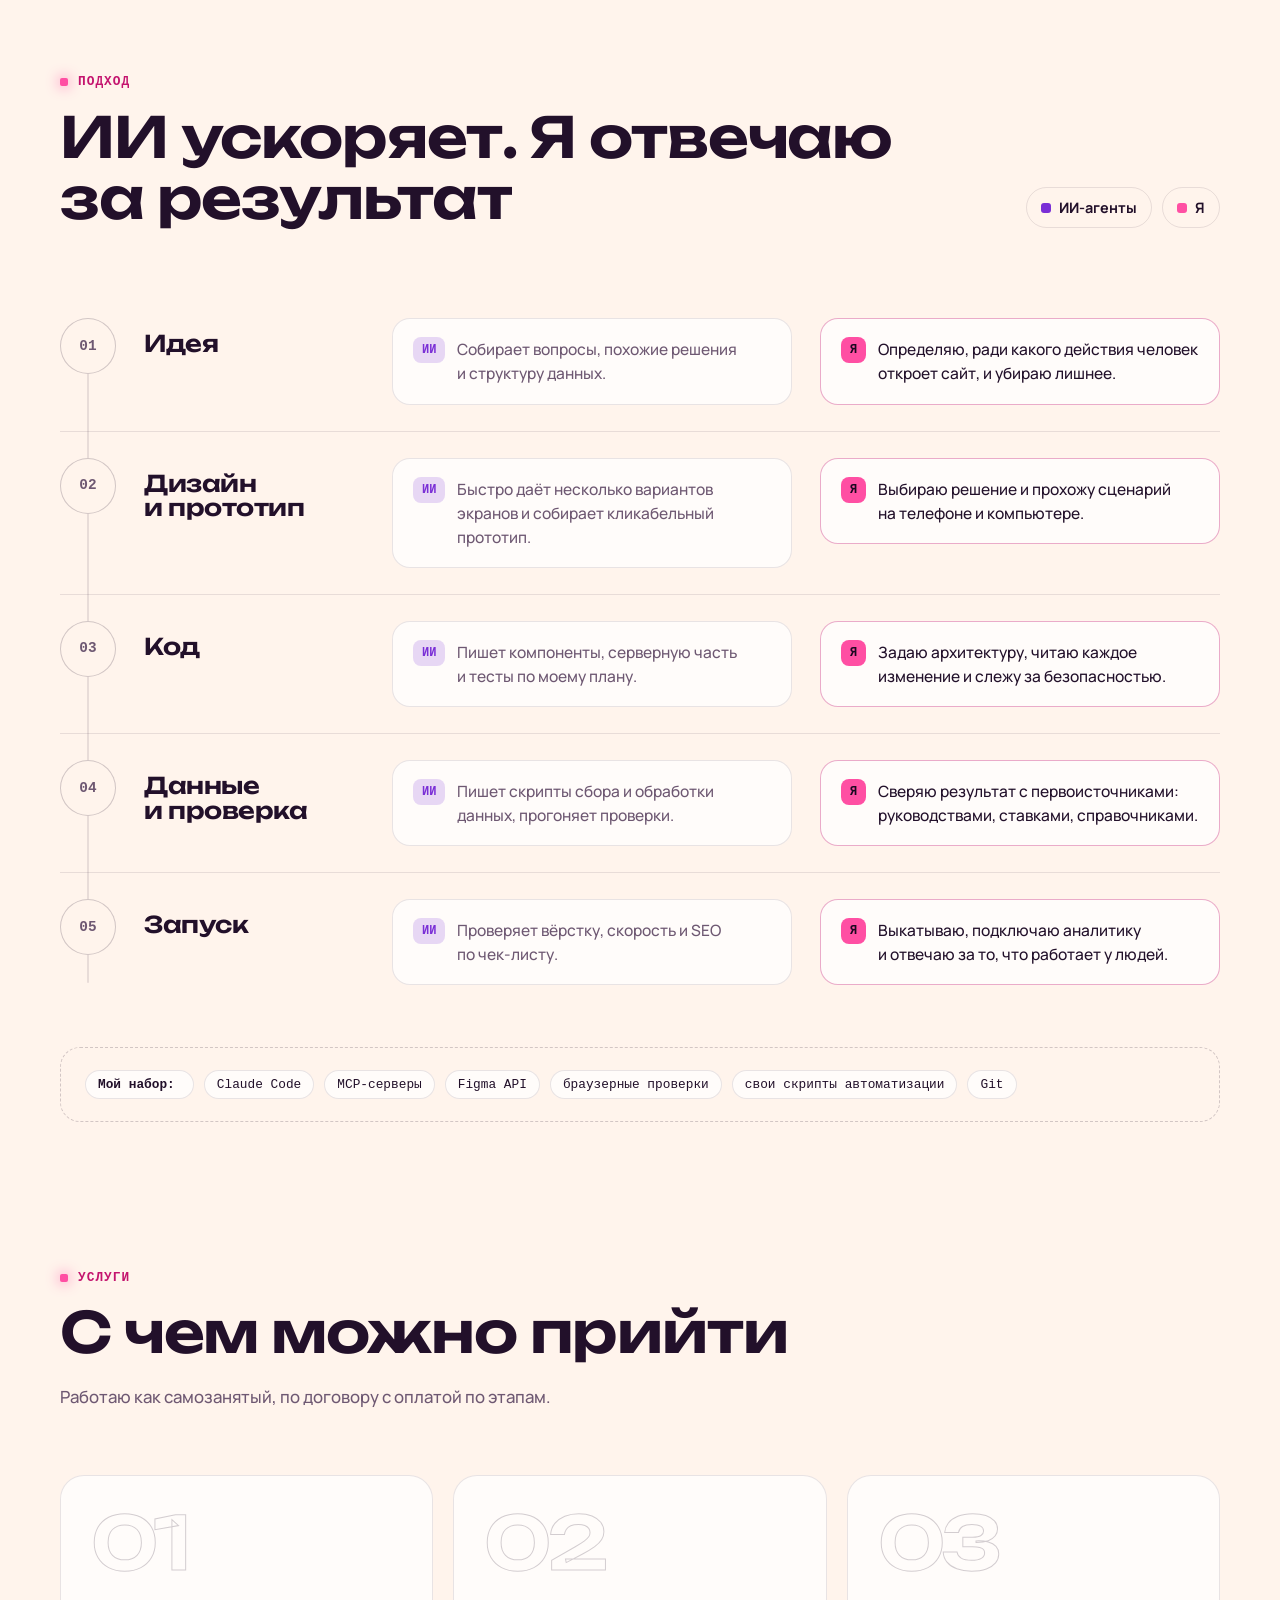
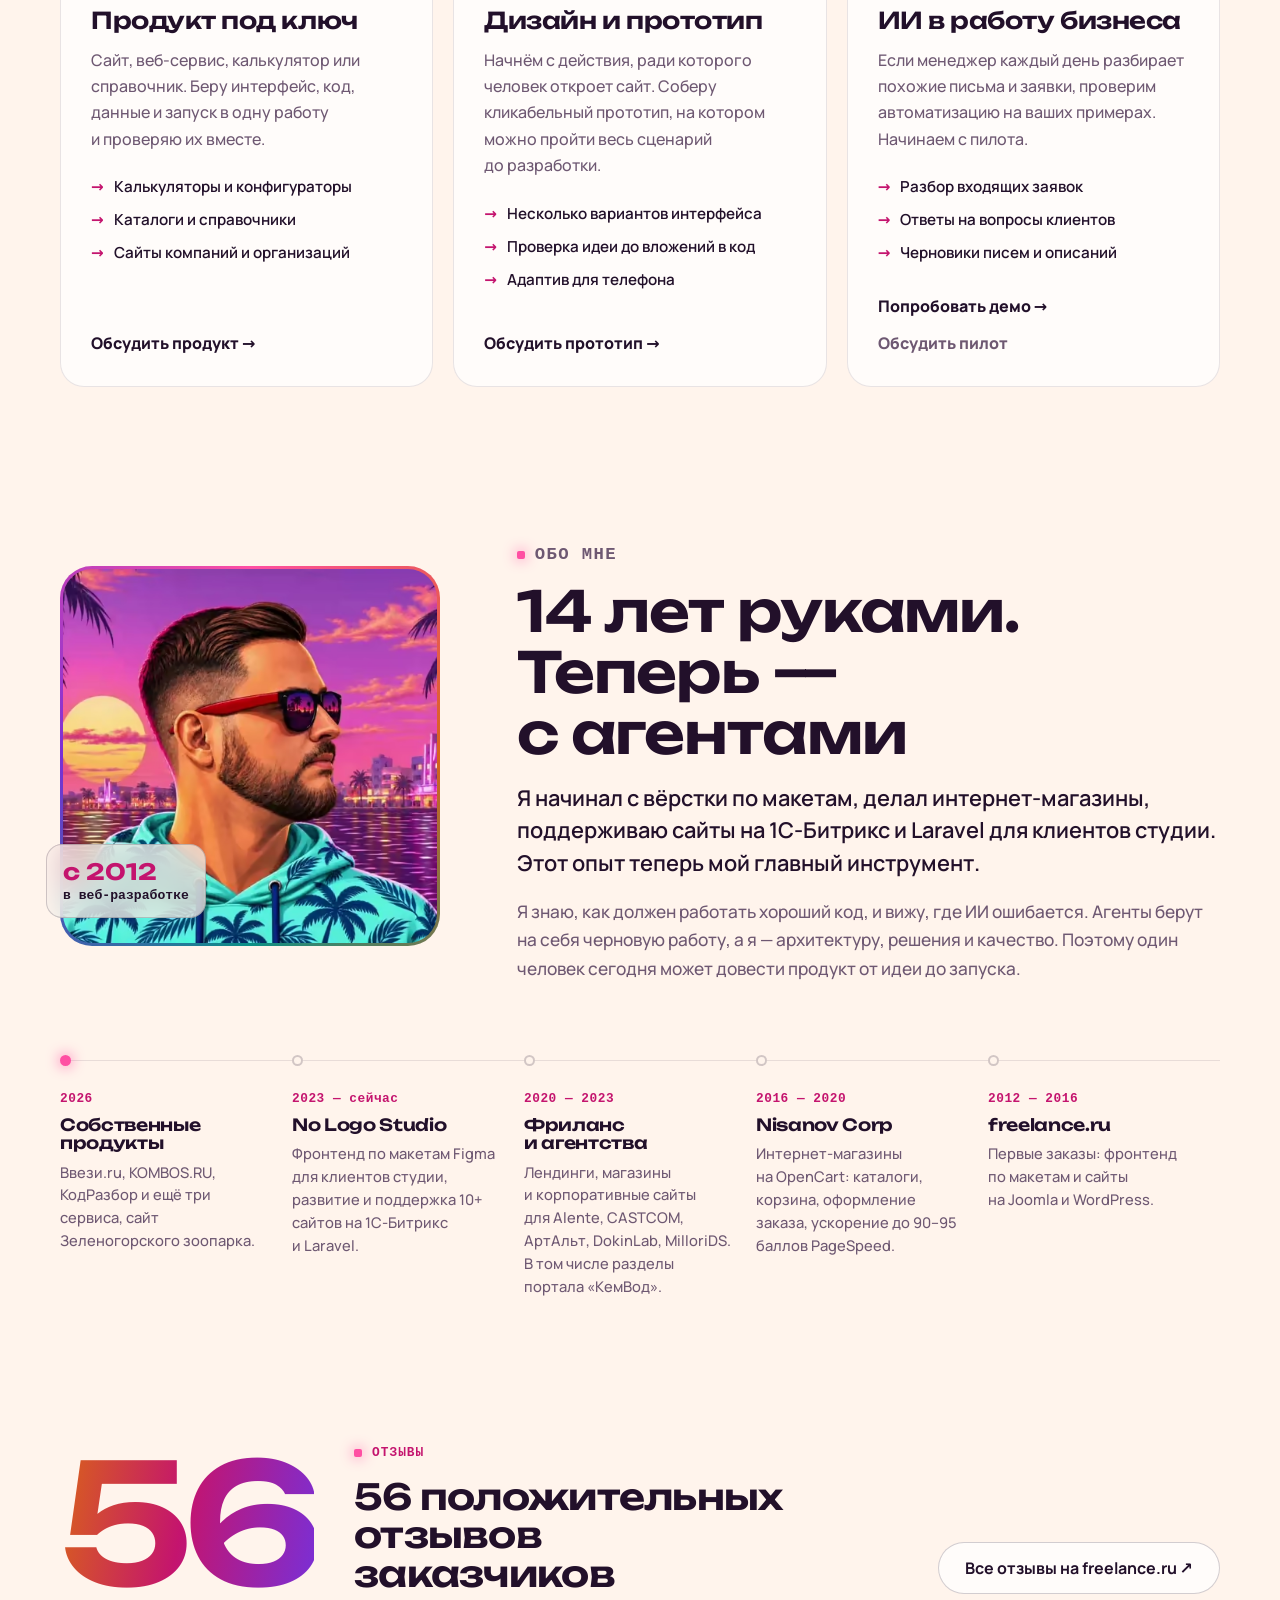
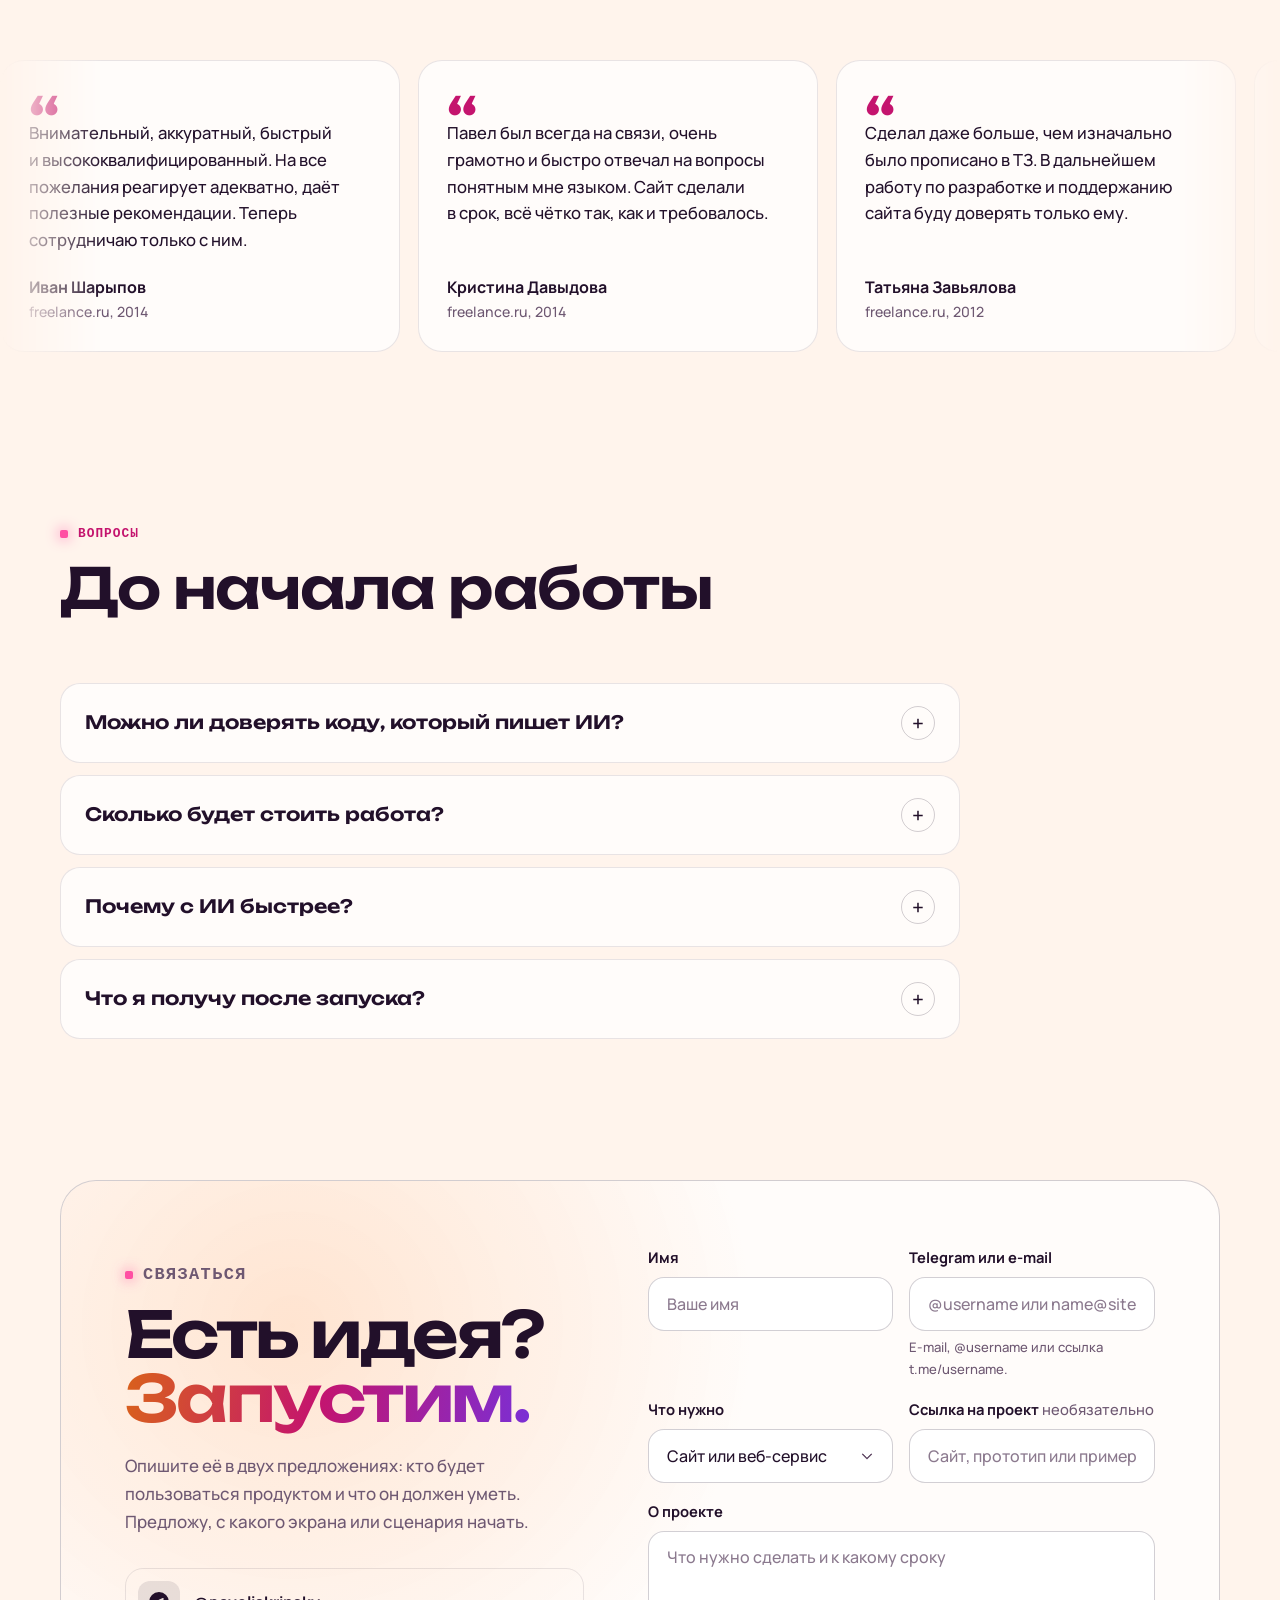
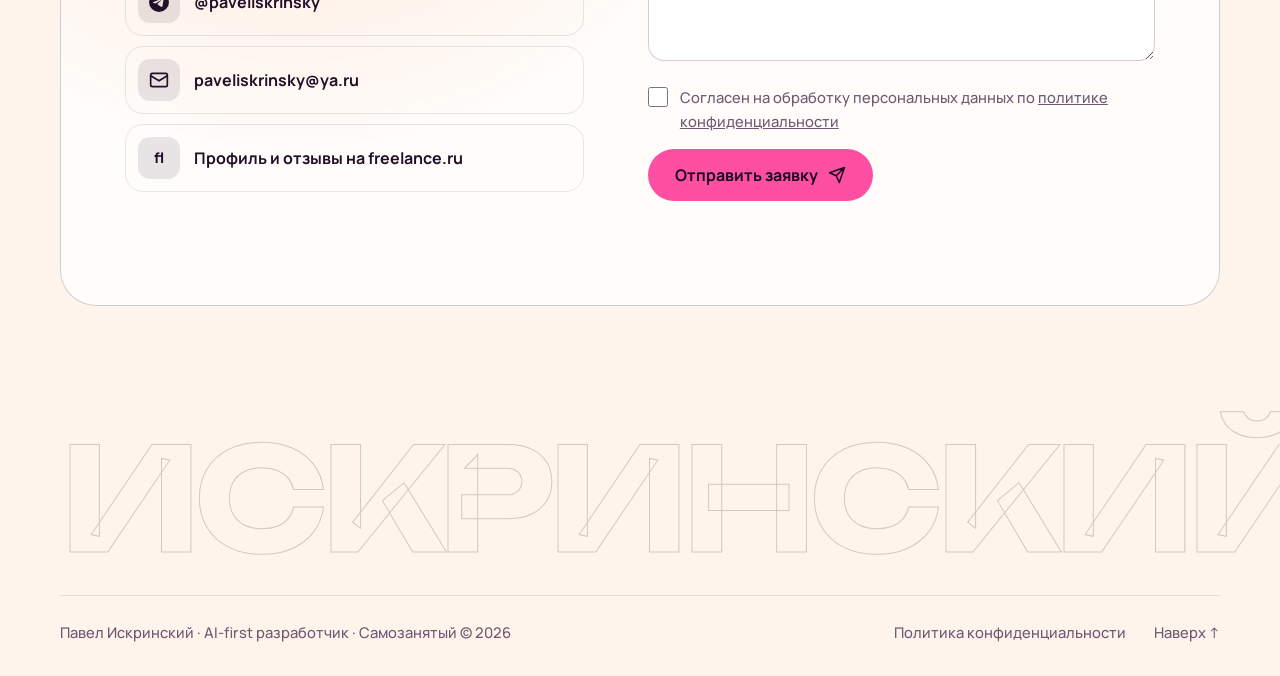
==== commit 744e3f84: "Палитра в стиле заката GTA 6 и фавикон из нового аватара - Светлая и тёмная темы перекрашены: неонов" ====
--- a/index.html
+++ b/index.html
@@ -83,7 +83,7 @@
   <link rel="icon" href="favicon.svg" type="image/svg+xml" />
   <link rel="apple-touch-icon" href="apple-touch-icon.png" />
   <link rel="manifest" href="site.webmanifest" />
-  <meta name="theme-color" content="#07080b" />
+  <meta name="theme-color" content="#0e0716" />
   <link rel="preload" href="fonts/unbounded-cyrillic.woff2" as="font" type="font/woff2" crossorigin />
 
   <!-- Yandex.Metrika counter -->
@@ -162,22 +162,23 @@
 
     :root {
       color-scheme: dark;
-      --bg: light-dark(#f3f3ee, #07080b);
-      --bg-2: light-dark(#e9e9e2, #0c0e13);
+      --bg: light-dark(#fff4ec, #0e0716);
+      --bg-2: light-dark(#fbe6dc, #150b20);
       --surface: light-dark(rgba(255, 255, 255, .72), rgba(255, 255, 255, .035));
-      --surface-2: light-dark(#ffffff, #11141b);
-      --line: light-dark(rgba(16, 17, 20, .1), rgba(255, 255, 255, .08));
-      --line-2: light-dark(rgba(16, 17, 20, .2), rgba(255, 255, 255, .16));
-      --text: light-dark(#101114, #f1f2f4);
-      --muted: light-dark(#575b68, #8f94a3);
-      --acid: #c6f432;
-      --acid-text: light-dark(#476500, #c6f432);
-      --violet: light-dark(#5a46f2, #9b8dff);
-      --cyan: light-dark(#087f9e, #5ee0ff);
-      --ink: #0a0b0d;
-      --glow-a: light-dark(rgba(140, 190, 0, .2), rgba(198, 244, 50, .13));
-      --glow-b: light-dark(rgba(90, 70, 242, .16), rgba(122, 104, 255, .2));
-      --nav-bg: light-dark(rgba(243, 243, 238, .72), rgba(10, 11, 15, .62));
+      --surface-2: light-dark(#ffffff, #1c1029);
+      --line: light-dark(rgba(34, 16, 42, .1), rgba(255, 255, 255, .08));
+      --line-2: light-dark(rgba(34, 16, 42, .2), rgba(255, 255, 255, .16));
+      --text: light-dark(#22102a, #fff4fb);
+      --muted: light-dark(#6e5872, #b39bc4);
+      --acid: #ff4fa3;
+      --acid-text: light-dark(#c4146e, #ff4fa3);
+      --violet: light-dark(#7a2fd6, #b685ff);
+      --cyan: light-dark(#0a8f86, #2ee6d6);
+      --sun: light-dark(#d9621a, #ffa94d);
+      --ink: #1a0820;
+      --glow-a: light-dark(rgba(255, 140, 60, .22), rgba(255, 79, 163, .13));
+      --glow-b: light-dark(rgba(122, 47, 214, .14), rgba(150, 90, 255, .24));
+      --nav-bg: light-dark(rgba(255, 244, 236, .72), rgba(20, 9, 30, .62));
       --radius: 24px;
       --font: 'Manrope', 'Manrope Fallback', system-ui, sans-serif;
       --display: 'Unbounded', 'Unbounded Fallback', system-ui, sans-serif;
@@ -308,7 +309,7 @@
       right: 0;
       height: 2px;
       z-index: 120;
-      background: linear-gradient(90deg, var(--violet), var(--acid));
+      background: linear-gradient(90deg, var(--violet), var(--acid), var(--sun));
       transform-origin: 0 50%;
       transform: scaleX(var(--progress, 0));
     }
@@ -337,10 +338,10 @@
     .btn-acid {
       background: var(--acid);
       color: var(--ink);
-      box-shadow: 0 0 0 0 rgba(198, 244, 50, 0);
-    }
-
-    .btn-acid:hover { box-shadow: 0 10px 40px -8px rgba(198, 244, 50, .55); }
+      box-shadow: 0 0 0 0 rgba(255, 79, 163, 0);
+    }
+
+    .btn-acid:hover { box-shadow: 0 10px 40px -8px rgba(255, 79, 163, .55); }
 
     .btn-line {
       border-color: var(--line-2);
@@ -394,7 +395,7 @@
     }
 
     .grad {
-      background: linear-gradient(100deg, var(--acid-text) 10%, var(--cyan) 55%, var(--violet) 95%);
+      background: linear-gradient(100deg, var(--sun) 0%, var(--acid-text) 48%, var(--violet) 100%);
       -webkit-background-clip: text;
       background-clip: text;
       color: transparent;
@@ -597,13 +598,13 @@
       height: 8px;
       border-radius: 50%;
       background: var(--acid);
-      box-shadow: 0 0 0 0 rgba(198, 244, 50, .6);
+      box-shadow: 0 0 0 0 rgba(255, 79, 163, .6);
       animation: ping 2s infinite;
     }
 
     @keyframes ping {
-      70% { box-shadow: 0 0 0 10px rgba(198, 244, 50, 0); }
-      100% { box-shadow: 0 0 0 0 rgba(198, 244, 50, 0); }
+      70% { box-shadow: 0 0 0 10px rgba(255, 79, 163, 0); }
+      100% { box-shadow: 0 0 0 0 rgba(255, 79, 163, 0); }
     }
 
     .hero-title {
@@ -639,7 +640,7 @@
     .console {
       position: relative;
       border-radius: var(--radius);
-      background: light-dark(rgba(255, 255, 255, .82), rgba(12, 14, 19, .78));
+      background: light-dark(rgba(255, 255, 255, .82), rgba(24, 12, 34, .78));
       backdrop-filter: blur(18px);
       -webkit-backdrop-filter: blur(18px);
       box-shadow: 0 40px 120px -30px rgba(0, 0, 0, .55), 0 0 0 1px rgba(255, 255, 255, .02) inset;
@@ -746,7 +747,7 @@
     .t-me .tag { background: color-mix(in srgb, var(--acid-text) 18%, transparent); color: var(--acid-text); }
     .t-ok .tag { background: var(--acid); color: var(--ink); }
     .t-ok .txt { color: var(--acid-text); font-weight: 700; }
-    .t-ai .txt, .t-me .txt { color: light-dark(#30333c, #c9ccd6); }
+    .t-ai .txt, .t-me .txt { color: light-dark(#3d2a44, #e2d3ec); }
 
     .caret {
       display: inline-block;
@@ -787,7 +788,7 @@
     }
 
     .console-steps span.on { color: var(--text); }
-    .console-steps span.on::before { background: var(--acid); box-shadow: 0 0 12px rgba(198, 244, 50, .6); }
+    .console-steps span.on::before { background: var(--acid); box-shadow: 0 0 12px rgba(255, 79, 163, .6); }
 
     .hero-scroll {
       position: absolute;
@@ -1133,7 +1134,7 @@
       background: linear-gradient(var(--violet), var(--acid));
       transform-origin: top;
       transform: scaleY(var(--p));
-      box-shadow: 0 0 18px rgba(198, 244, 50, .4);
+      box-shadow: 0 0 18px rgba(255, 79, 163, .4);
     }
 
     .flow-step {
@@ -1167,7 +1168,7 @@
       background: var(--acid);
       border-color: var(--acid);
       color: var(--ink);
-      box-shadow: 0 0 30px -4px rgba(198, 244, 50, .7);
+      box-shadow: 0 0 30px -4px rgba(255, 79, 163, .7);
     }
 
     .flow-step h3 {
@@ -1349,7 +1350,7 @@
       inset: 0;
       z-index: -1;
       border-radius: inherit;
-      background: conic-gradient(from var(--angle, 0deg), var(--acid), var(--cyan), var(--violet), var(--acid));
+      background: conic-gradient(from var(--angle, 0deg), var(--acid), var(--sun), var(--cyan), var(--violet), var(--acid));
       animation: spin 8s linear infinite;
     }
 
@@ -2514,7 +2515,7 @@
 
     function syncTheme() {
       const light = currentTheme() === 'light';
-      themeMeta.content = light ? '#f3f3ee' : '#07080b';
+      themeMeta.content = light ? '#fff4ec' : '#0e0716';
       themeToggle.setAttribute('aria-label', light ? 'Включить тёмную тему' : 'Включить светлую тему');
       themeListeners.forEach((fn) => fn(light));
     }
@@ -2764,11 +2765,11 @@
       if (!ctx) return;
       const hero = document.getElementById('hero');
       let w = 0, h = 0, dpr = 1, nodes = [], running = false, raf = 0;
-      let colors = { a: '198,244,50', b: '155,141,255' };
+      let colors = { a: '255,79,163', b: '182,133,255' };
       const mouse = { x: -9999, y: -9999 };
 
       function setColors(light) {
-        colors = light ? { a: '71,101,0', b: '90,70,242' } : { a: '198,244,50', b: '155,141,255' };
+        colors = light ? { a: '196,20,110', b: '122,47,214' } : { a: '255,79,163', b: '182,133,255' };
         if (!running) draw(false);
       }
       themeListeners.push(setColors);
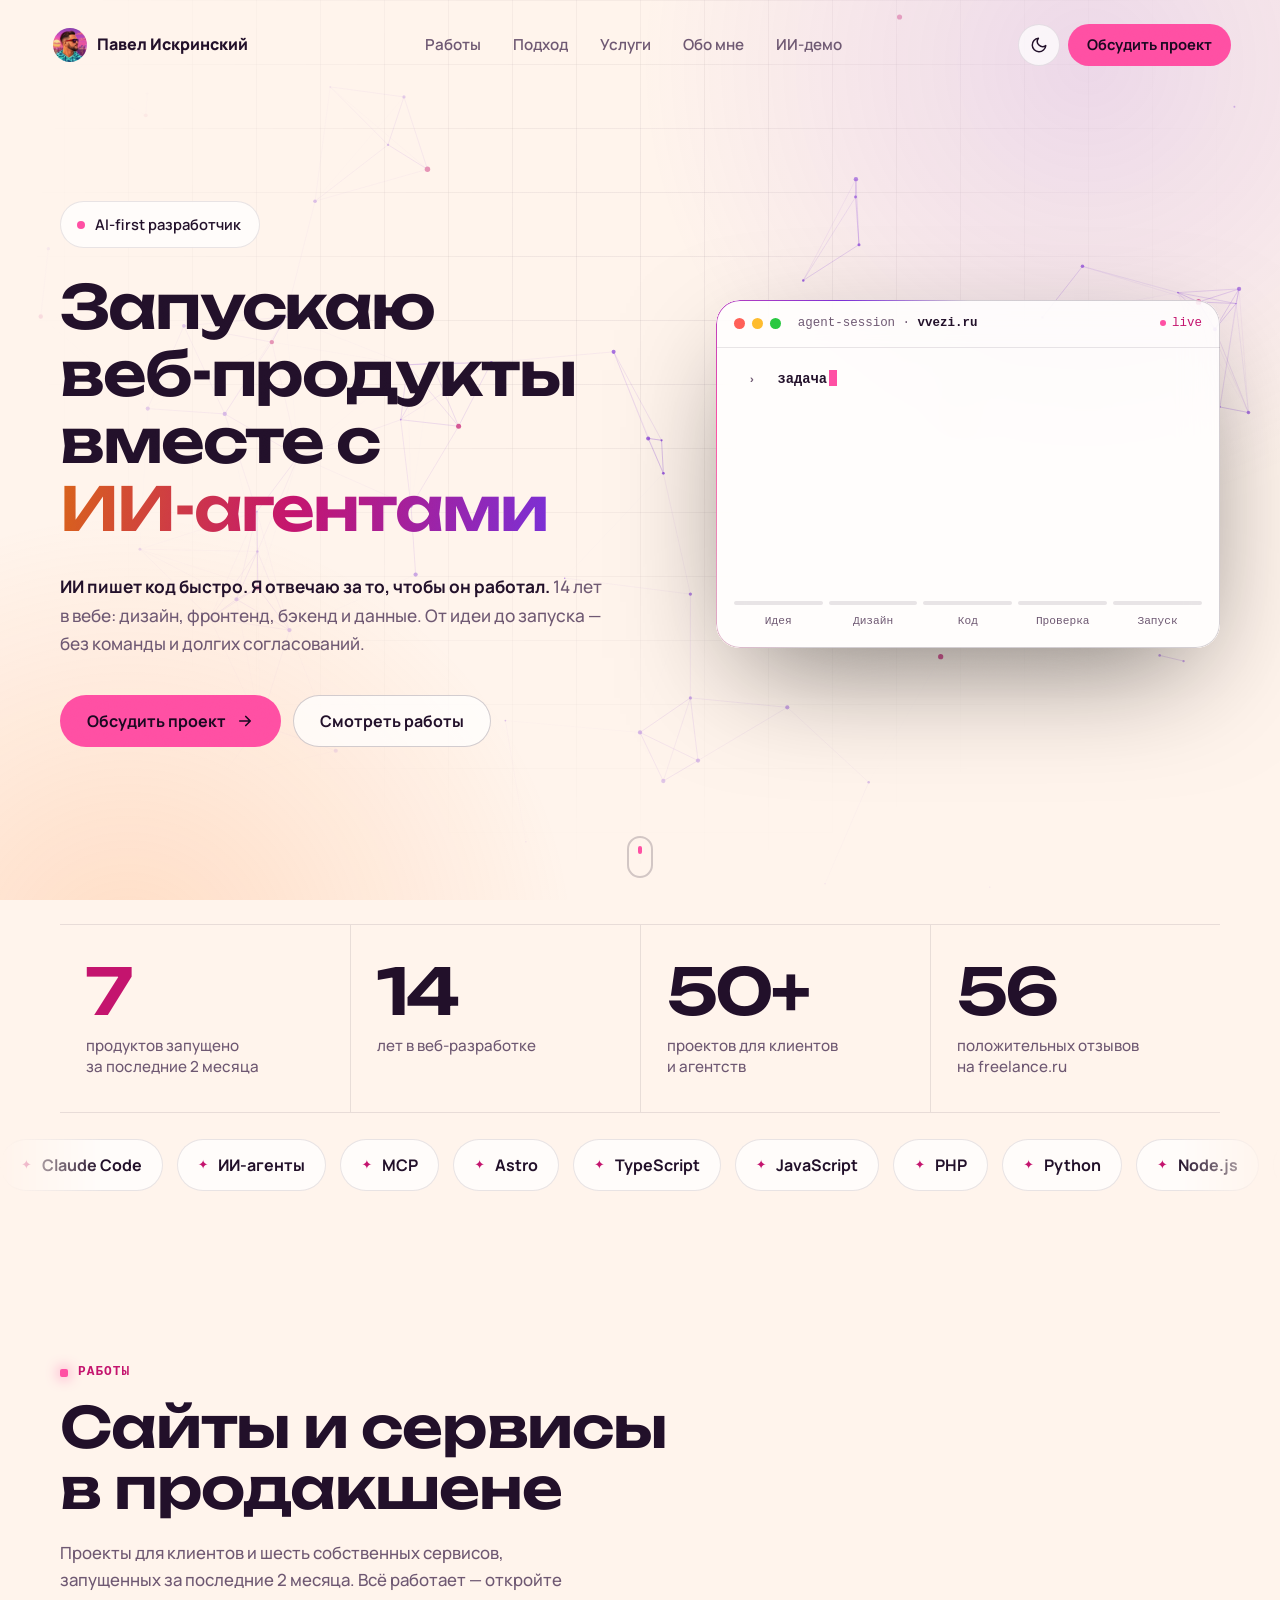
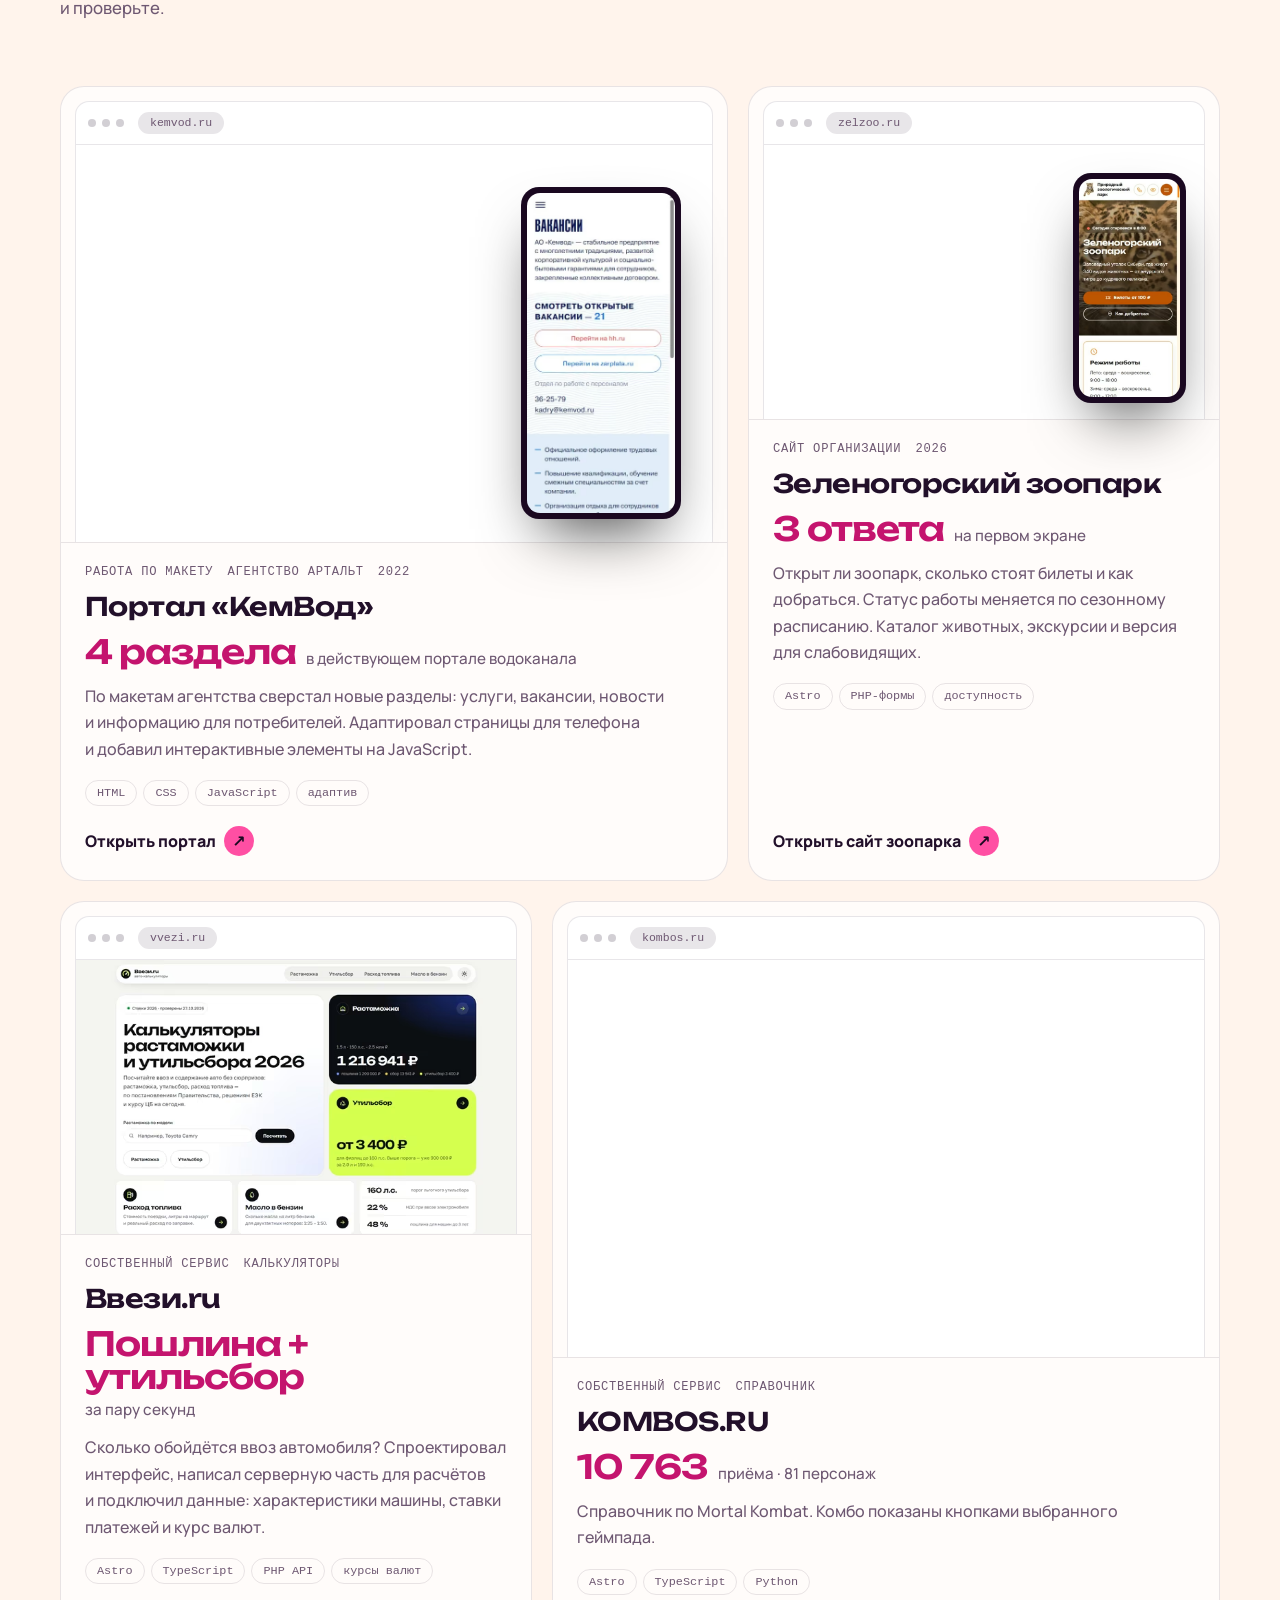
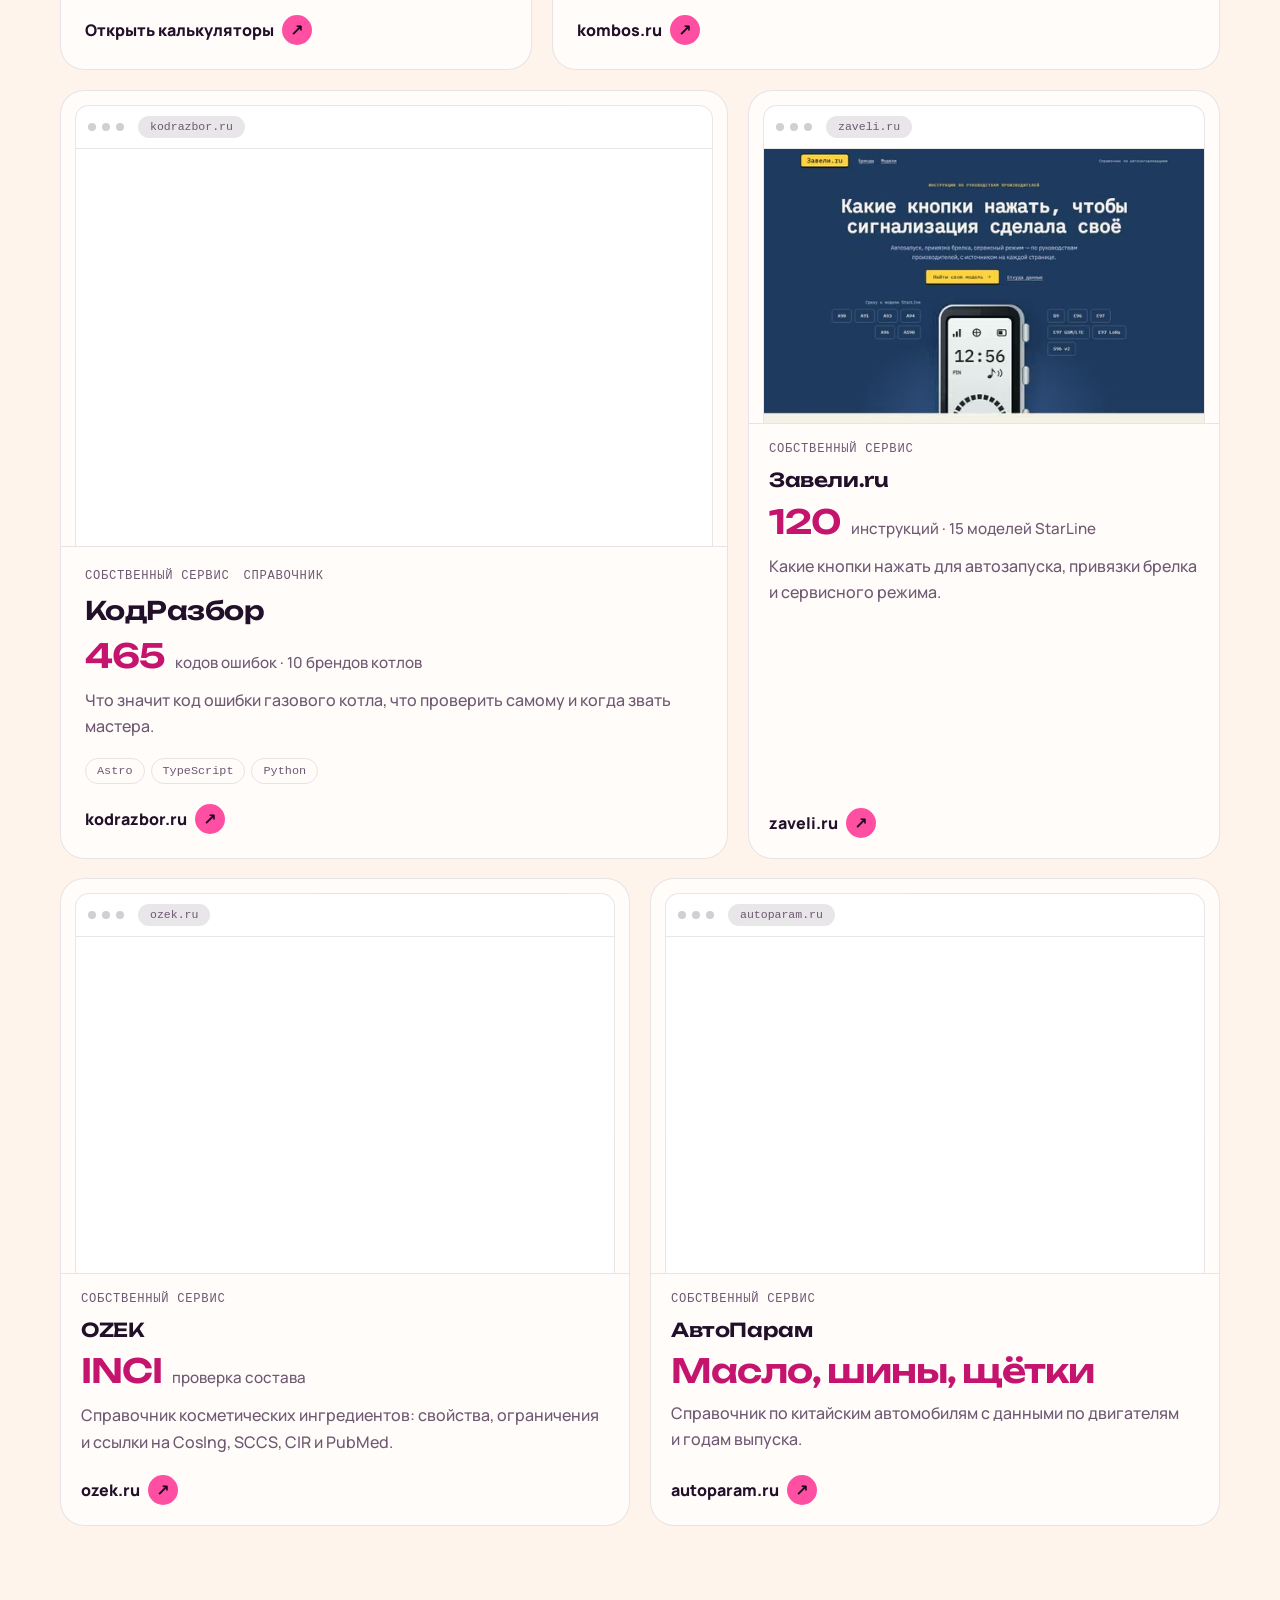
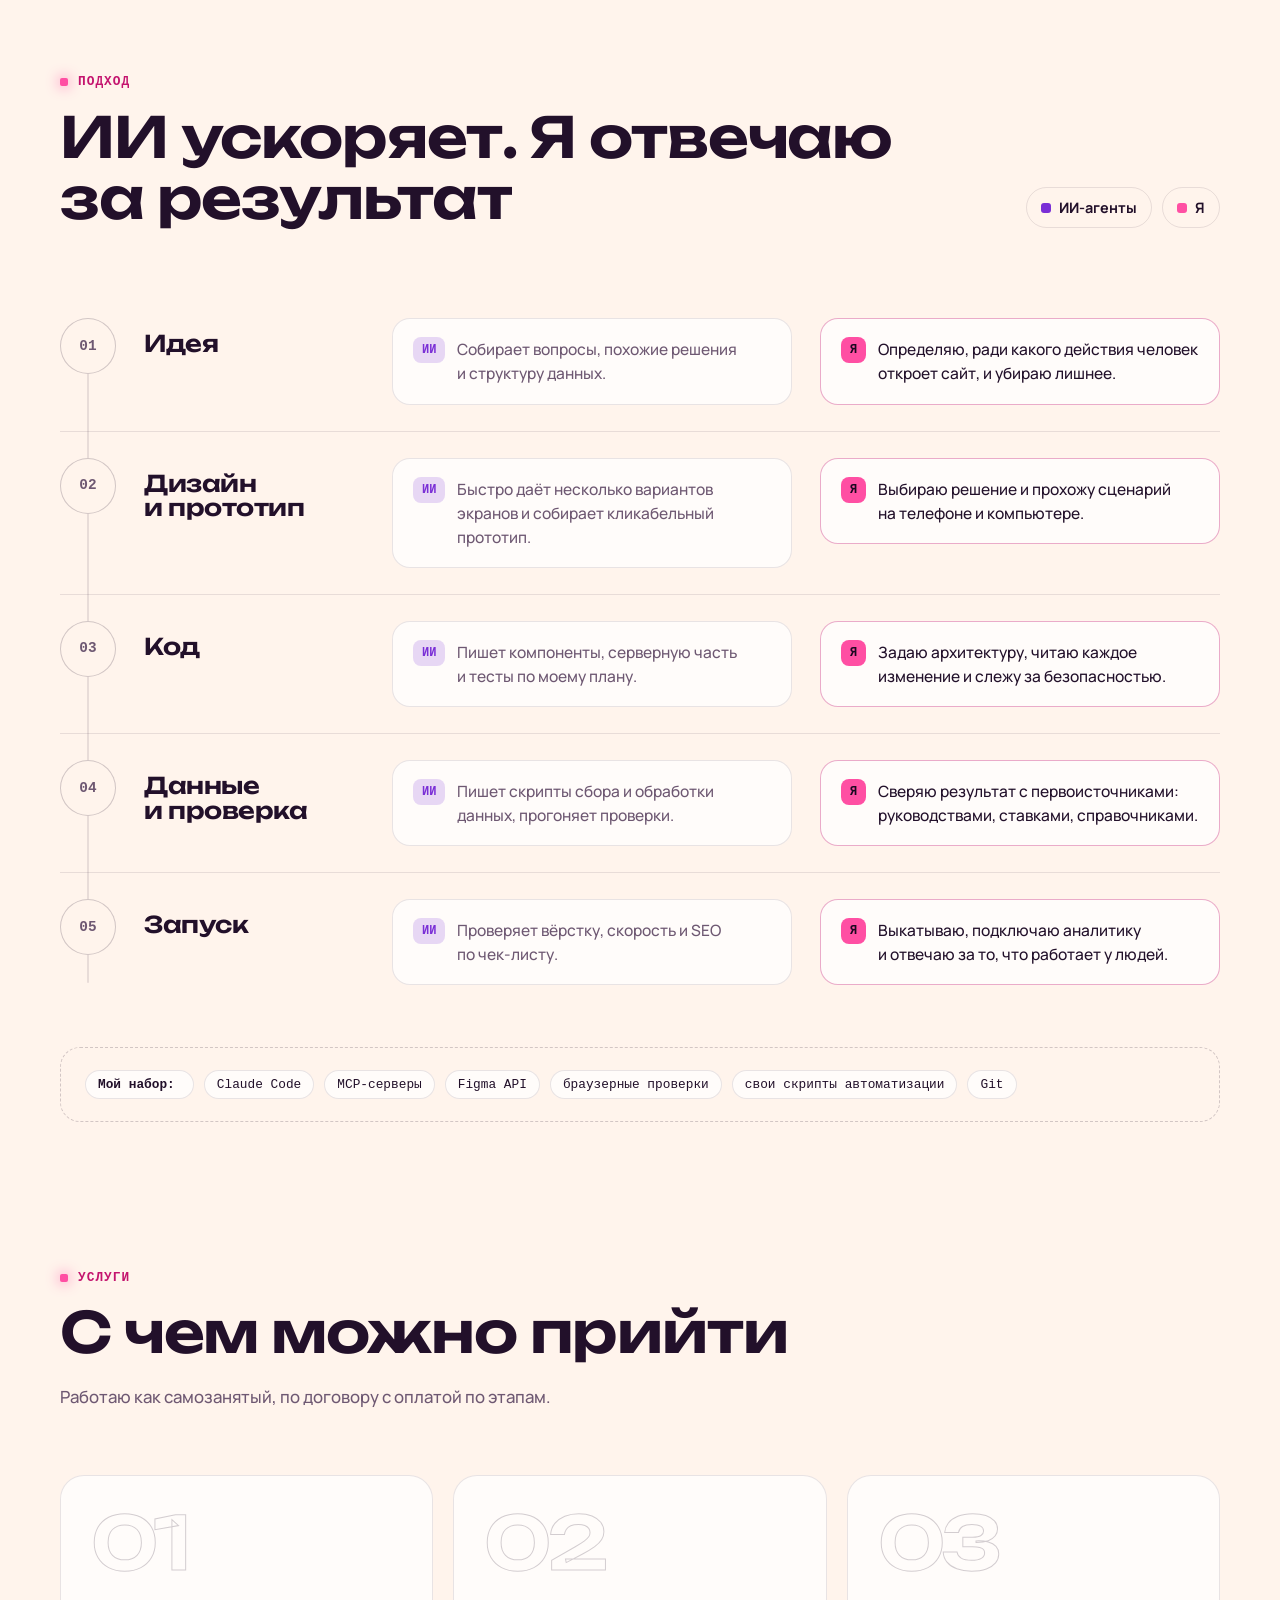
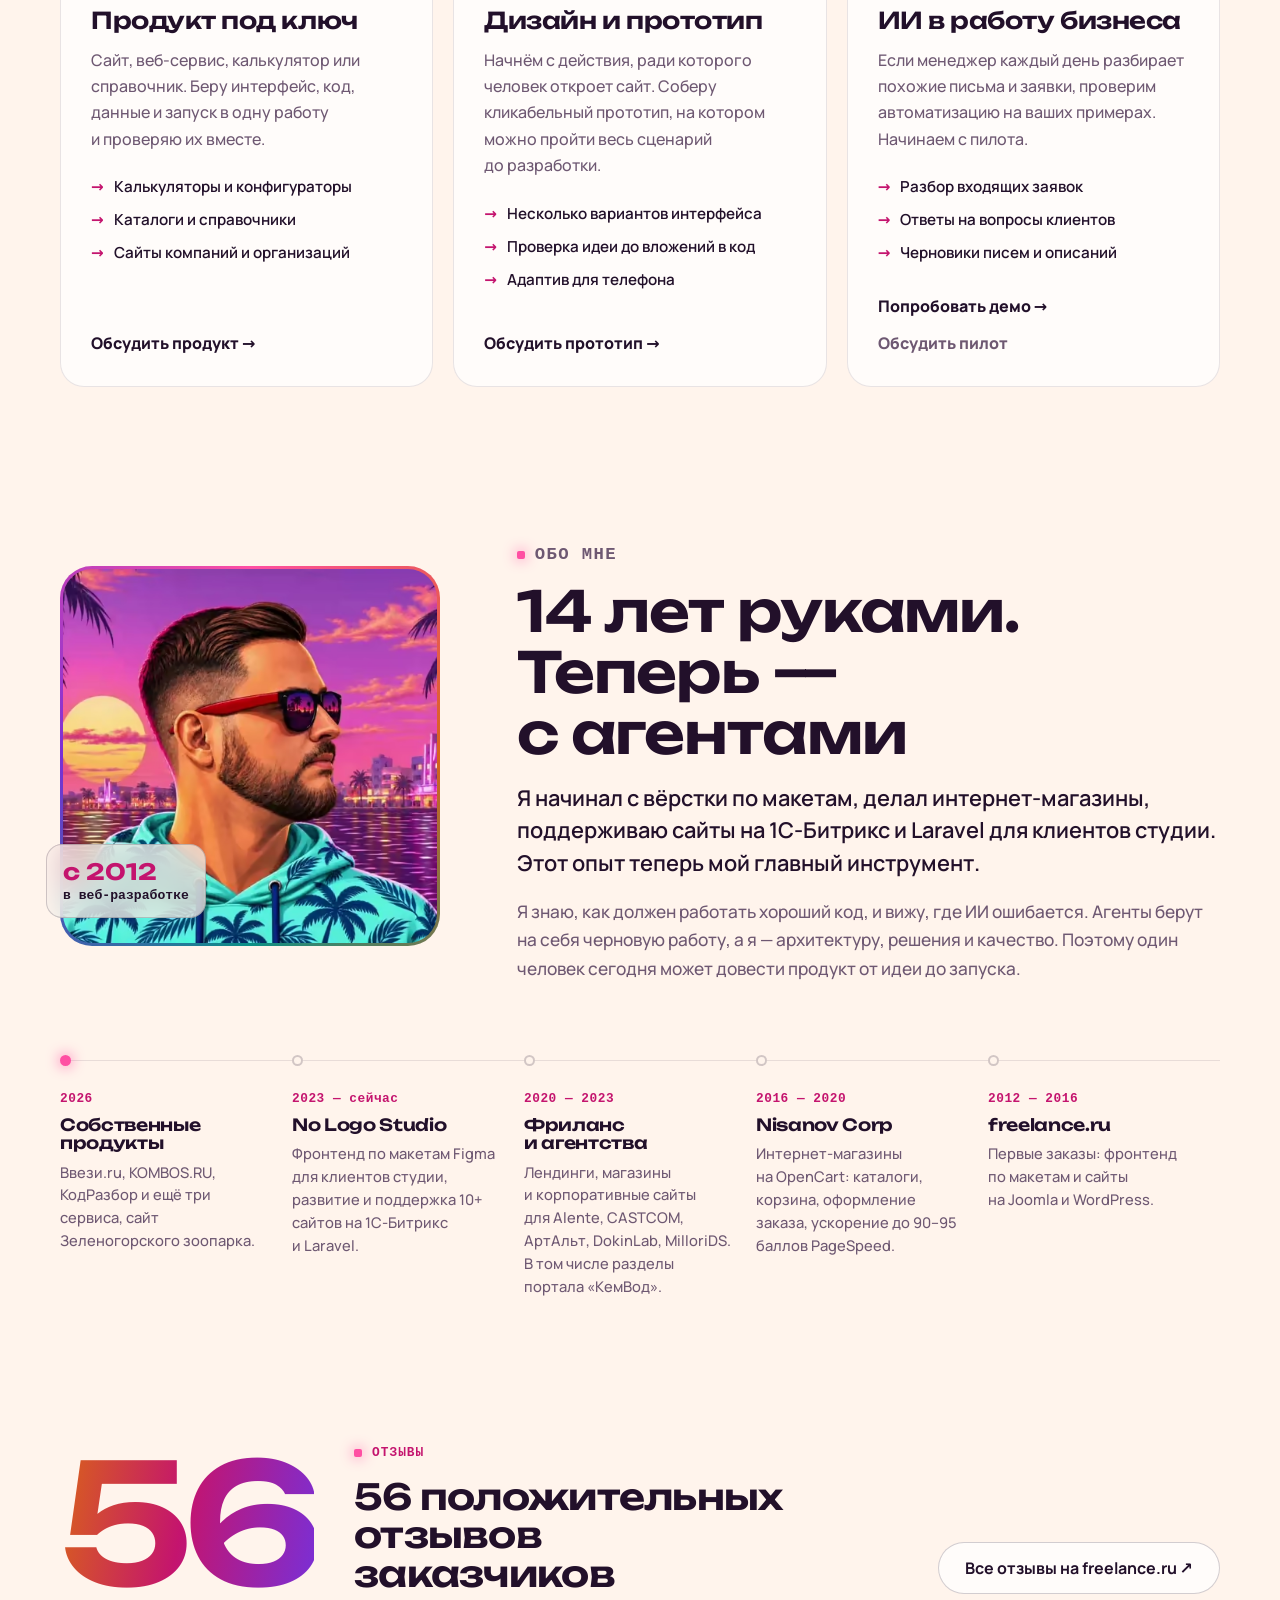
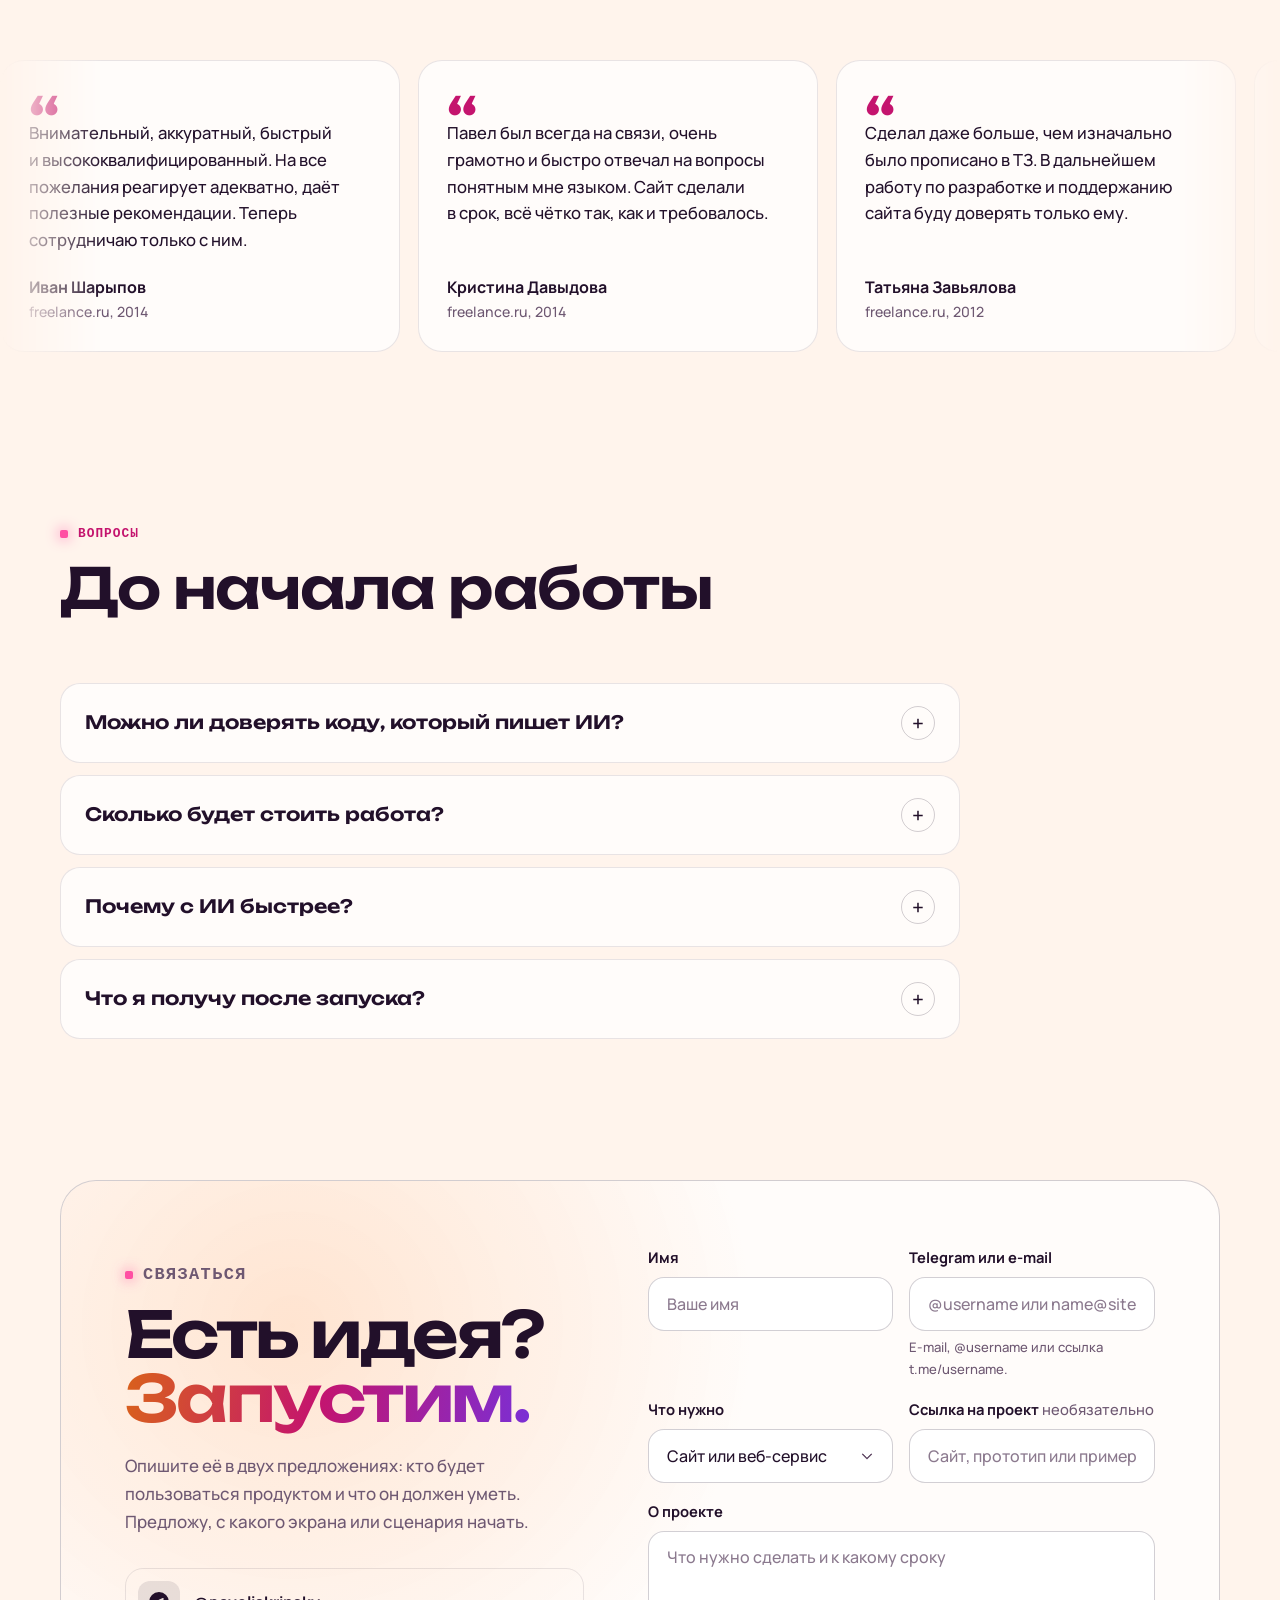
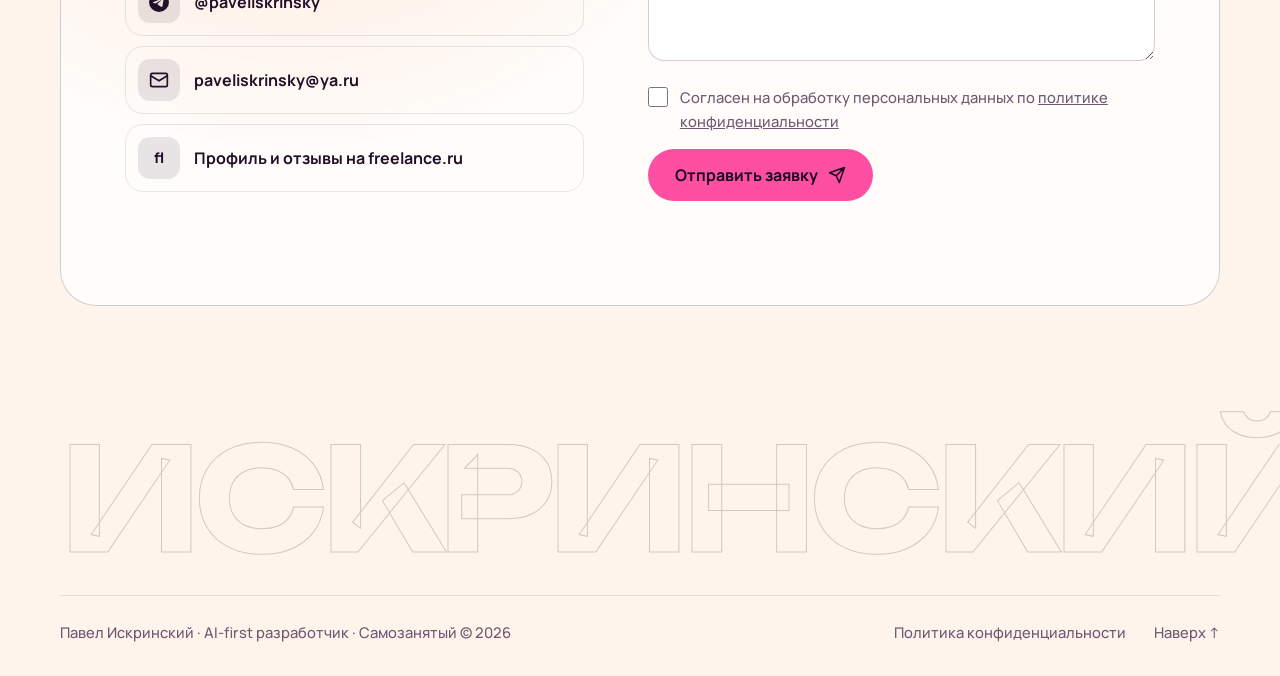
==== commit 32f37416: "Убрать повтор имени из бейджа первого экрана" ====
--- a/index.html
+++ b/index.html
@@ -534,7 +534,7 @@
     }
 
     @media (max-width: 560px) {
-      .nav-cta, .hero-badge b { display: none; }
+      .nav-cta { display: none; }
       .nav-logo span { font-size: .95rem; }
     }
 
@@ -580,9 +580,9 @@
     .hero-badge {
       display: inline-flex;
       align-items: center;
-      gap: 12px;
+      gap: 10px;
       margin-bottom: 28px;
-      padding: 10px 18px;
+      padding: 10px 18px 10px 16px;
       border: 1px solid var(--line);
       border-radius: 999px;
       background: var(--surface);
@@ -590,8 +590,6 @@
       font-weight: 600;
       font-size: .92rem;
     }
-
-    .hero-badge b { font-weight: 800; }
 
     .live-dot {
       width: 8px;
@@ -1899,7 +1897,6 @@
       <div class="container hero-grid">
         <div class="hero-text">
           <p class="hero-badge hero-fade">
-            <b>Павел Искринский</b>
             <span class="live-dot" aria-hidden="true"></span>
             AI-first разработчик
           </p>
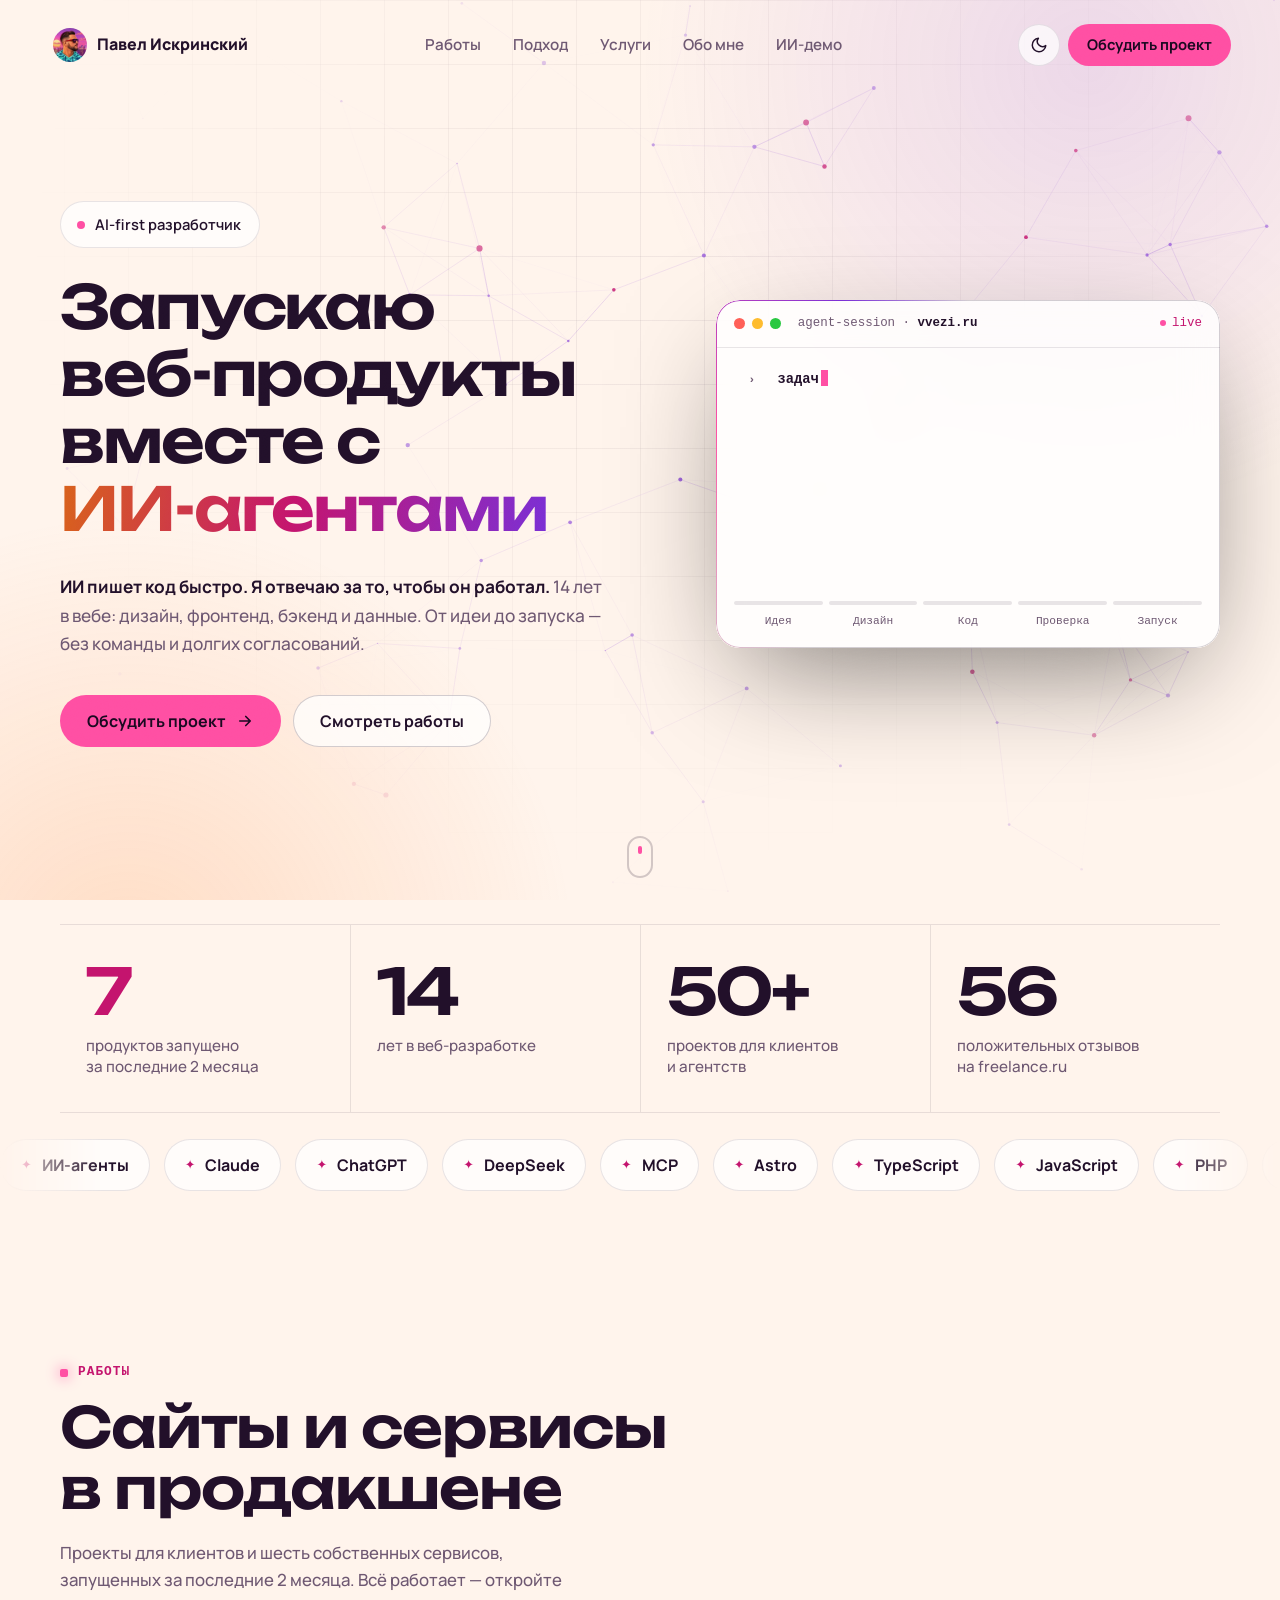
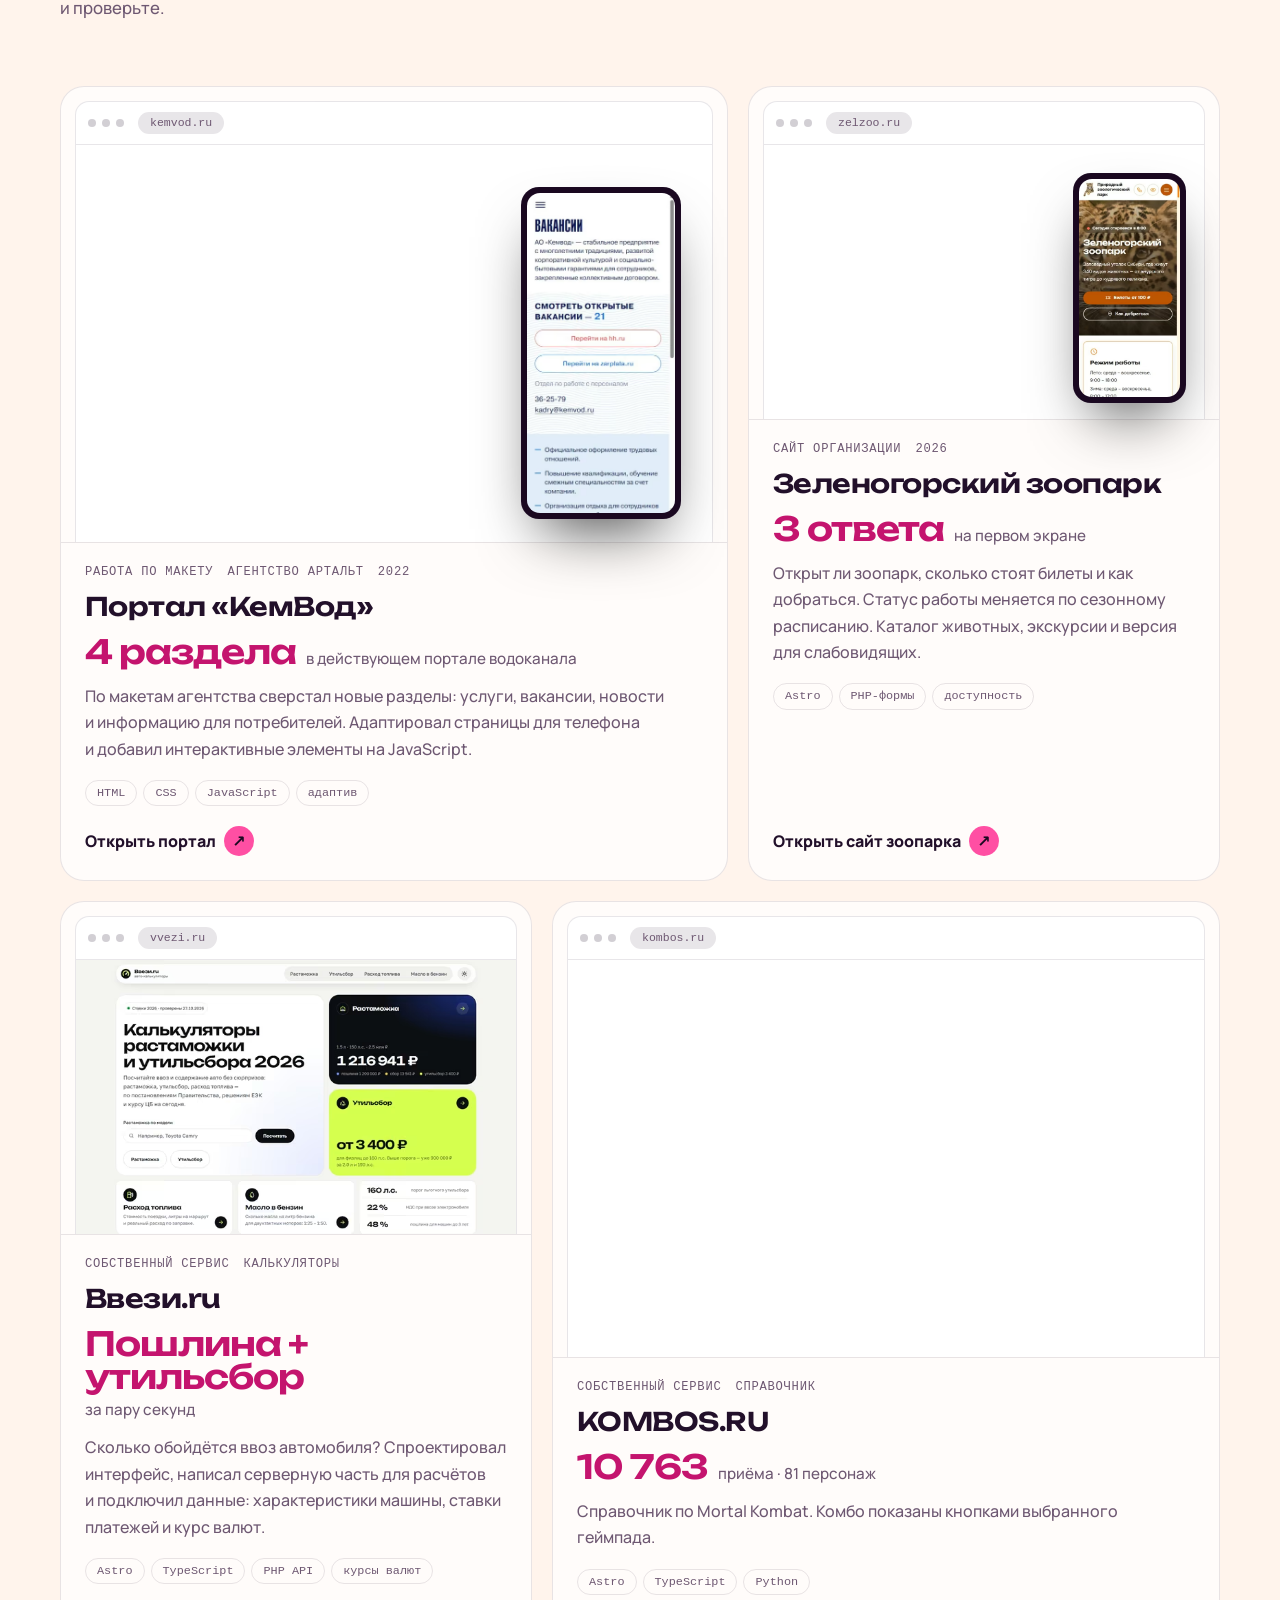
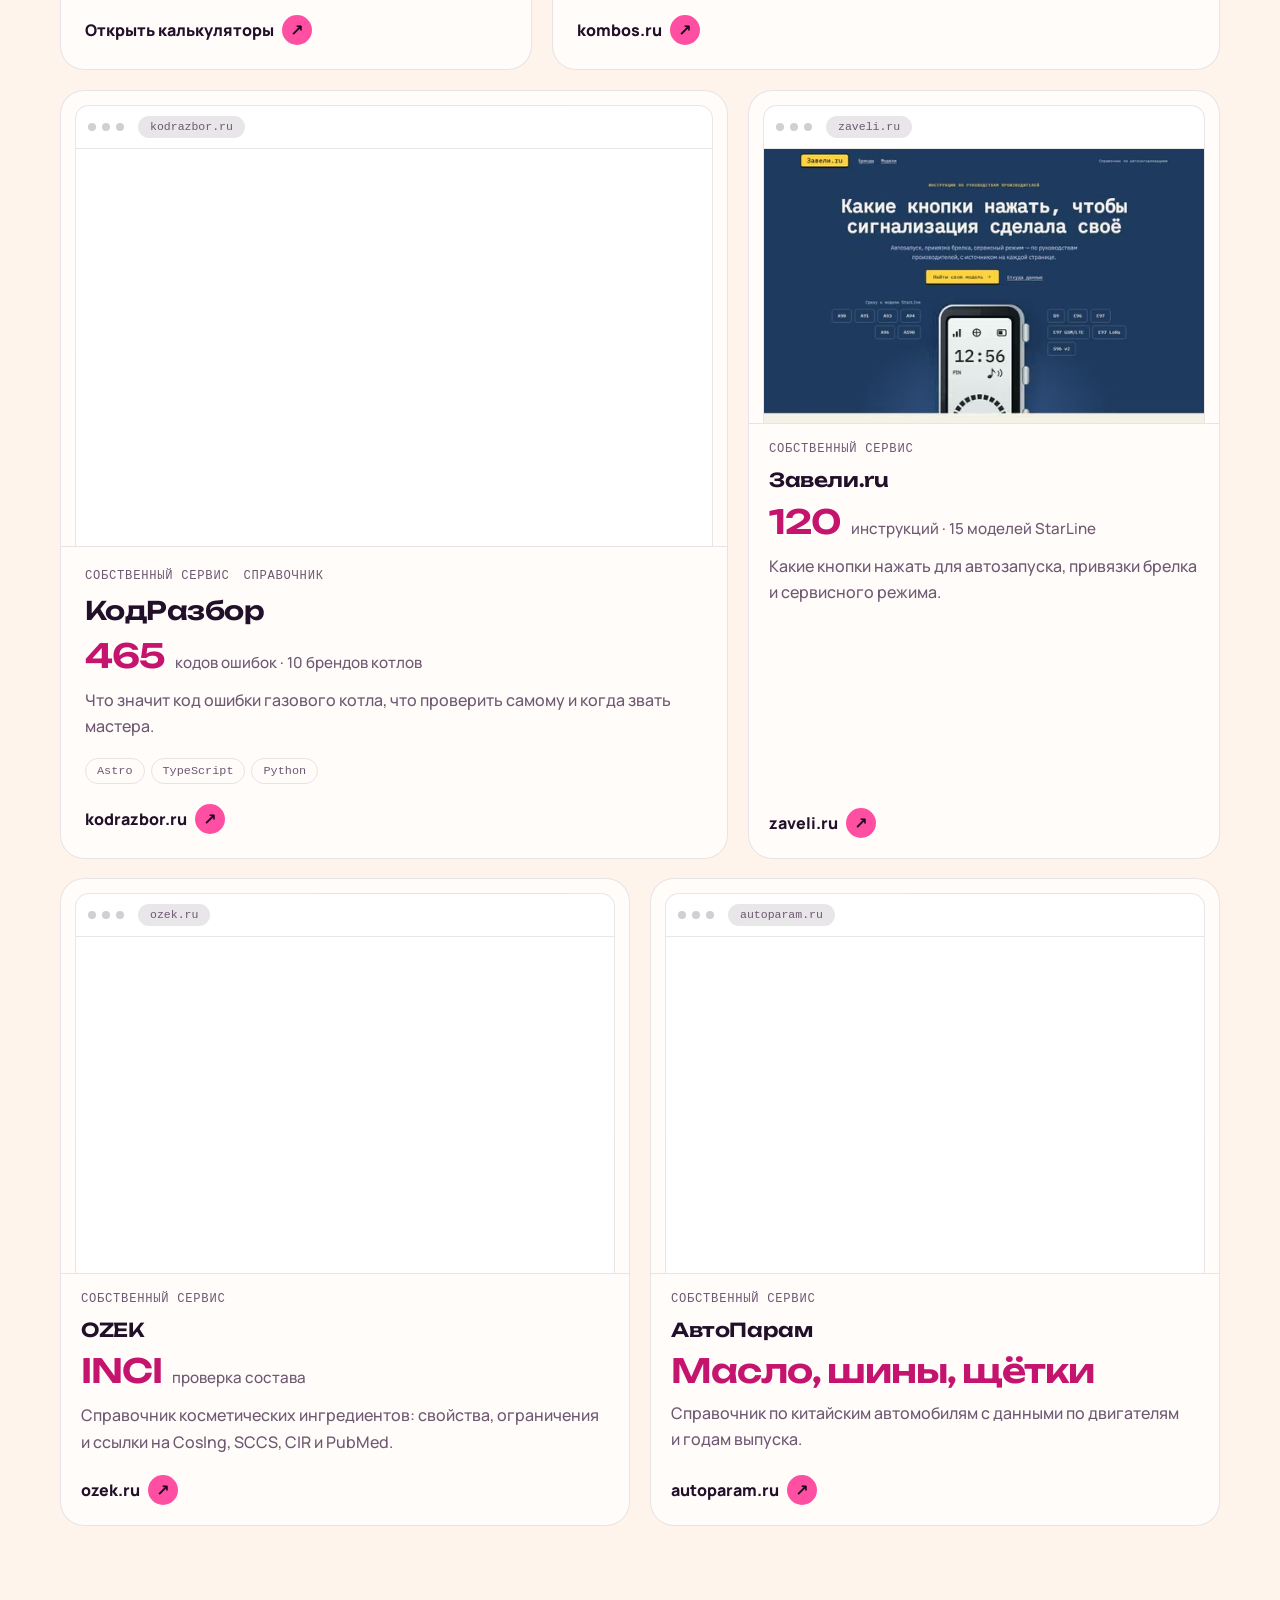
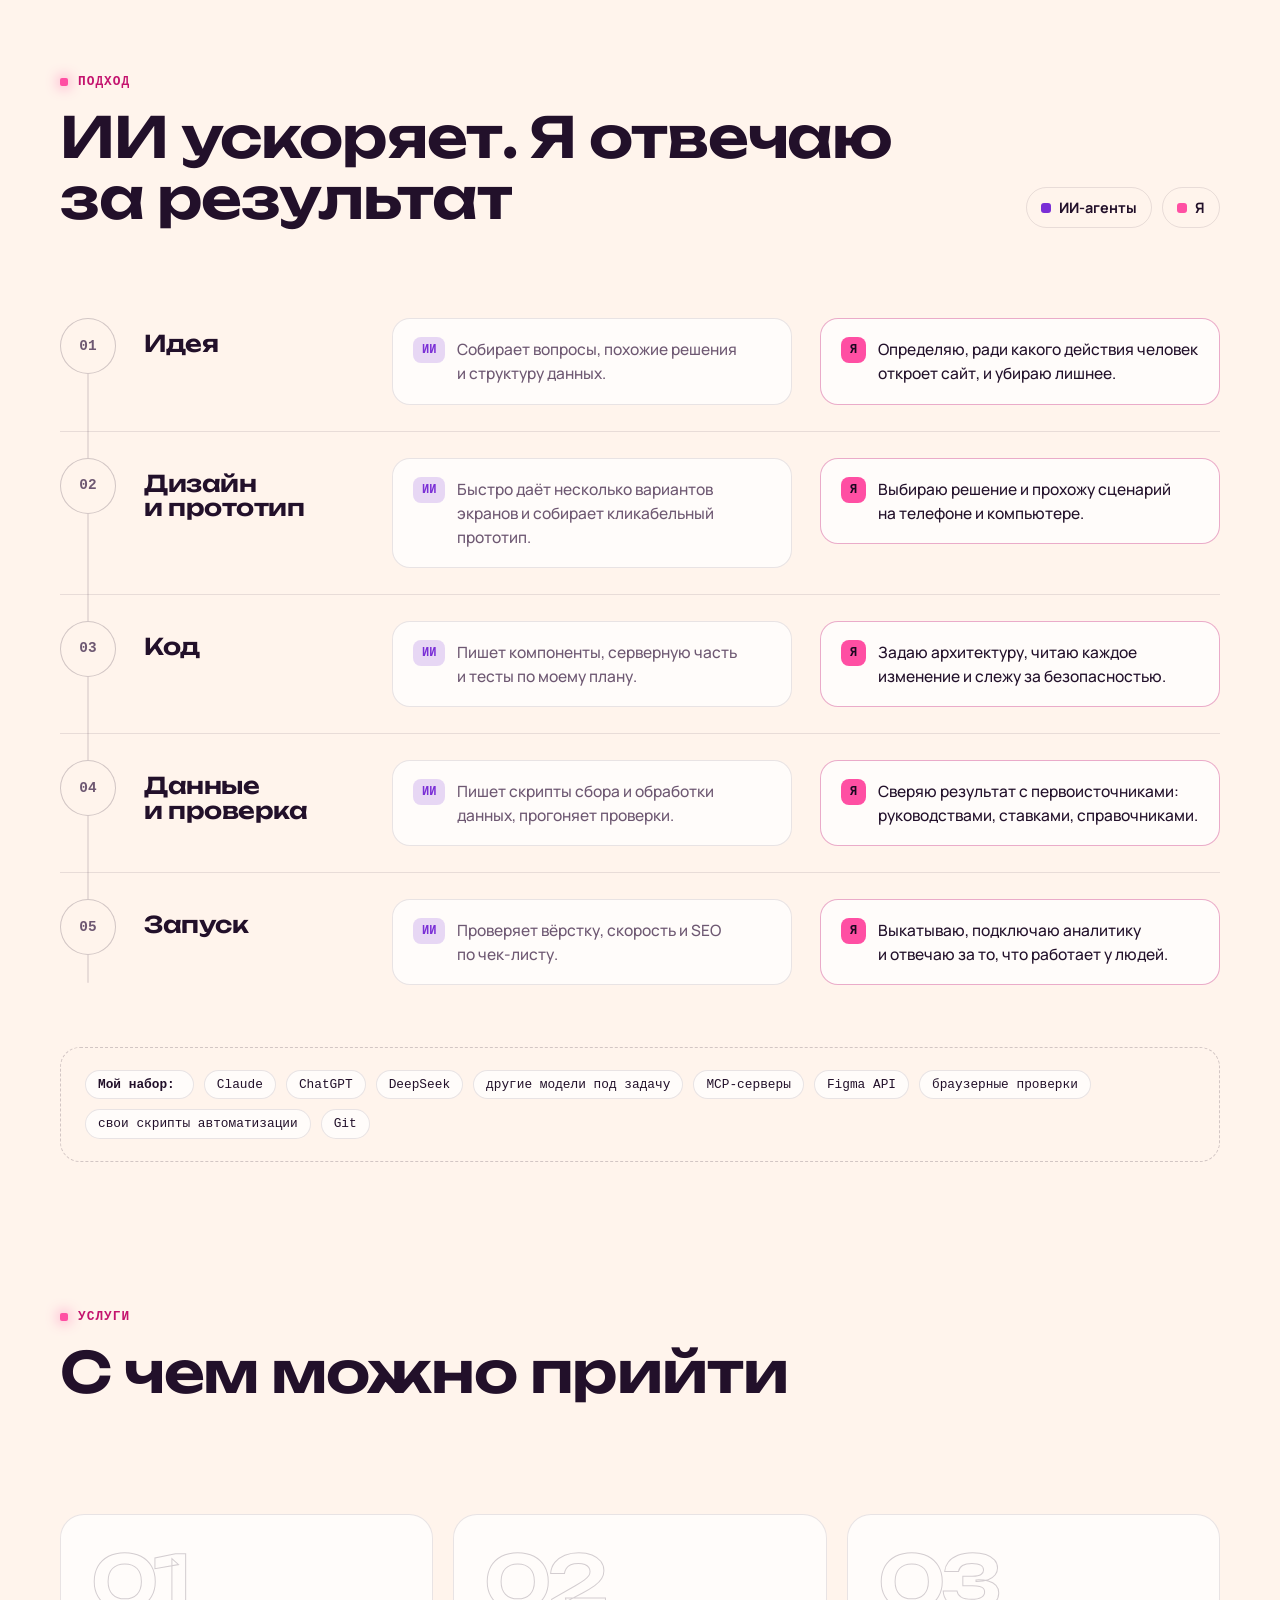
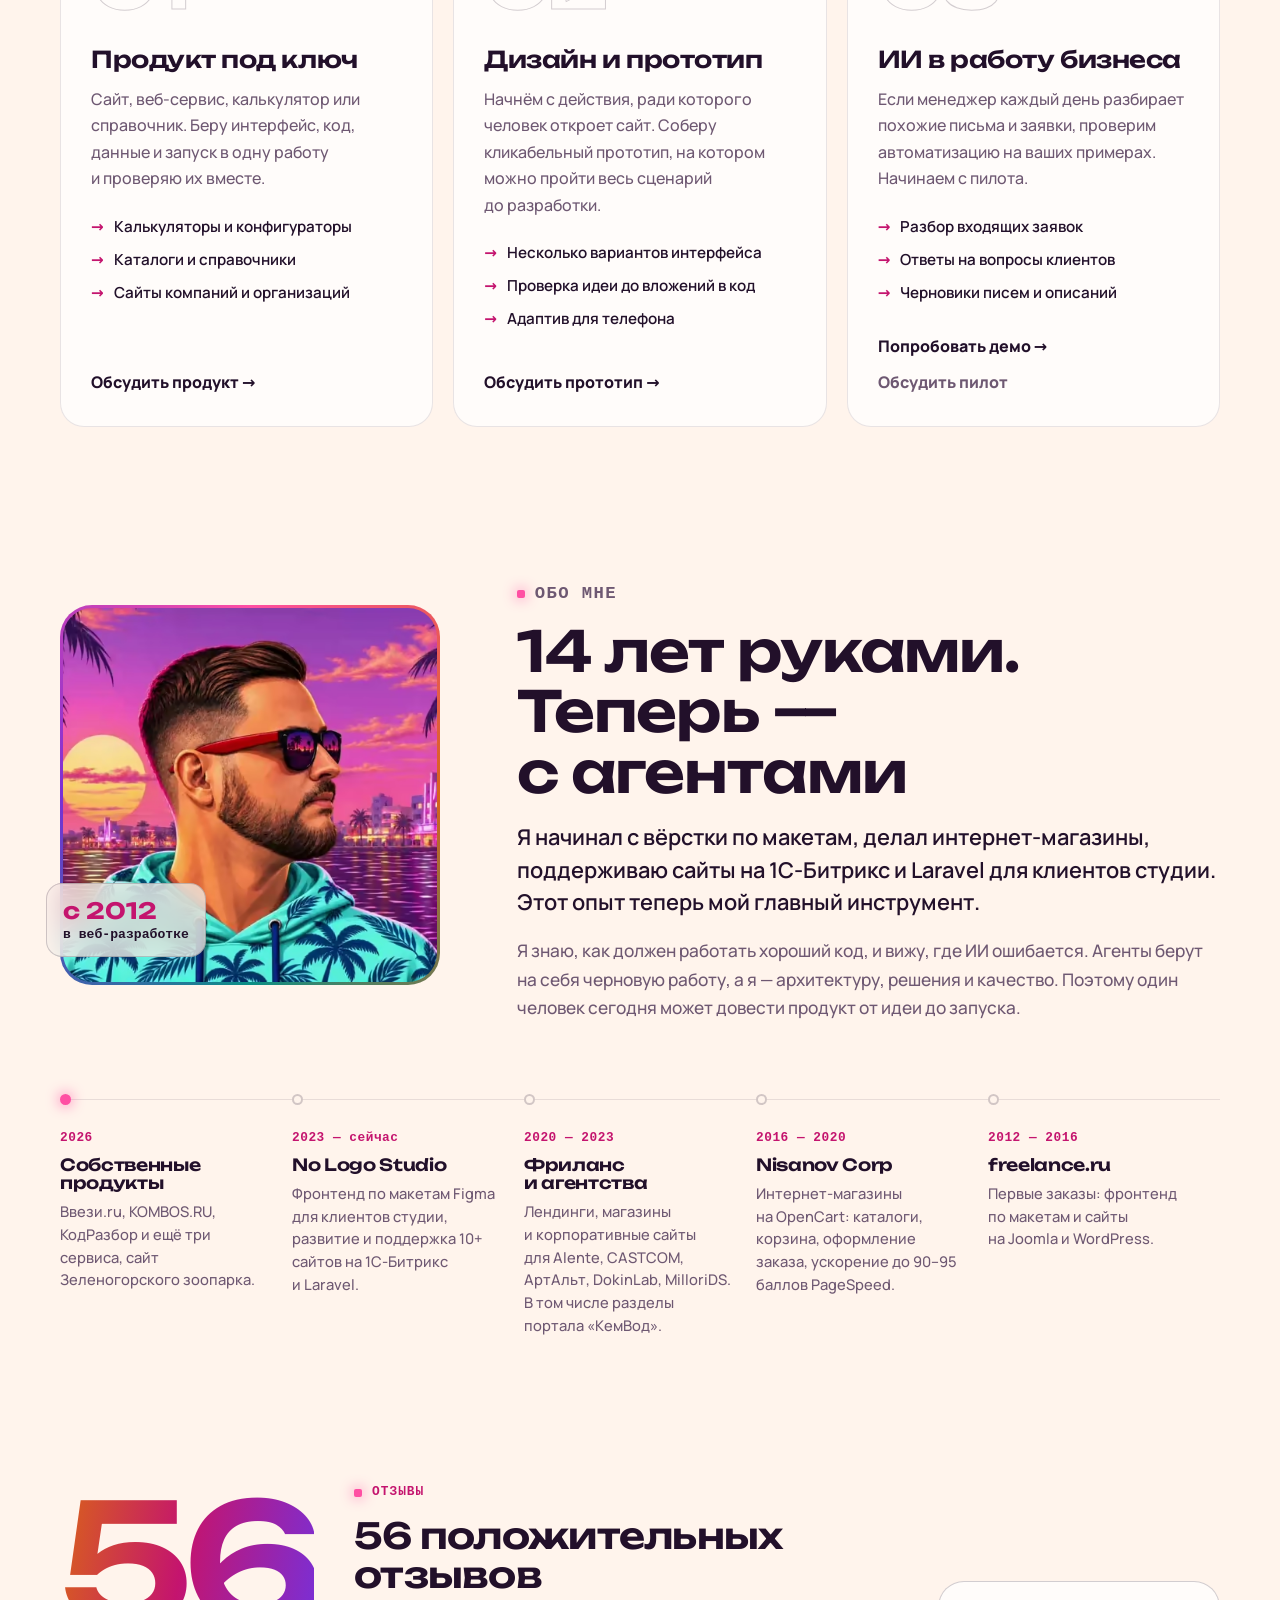
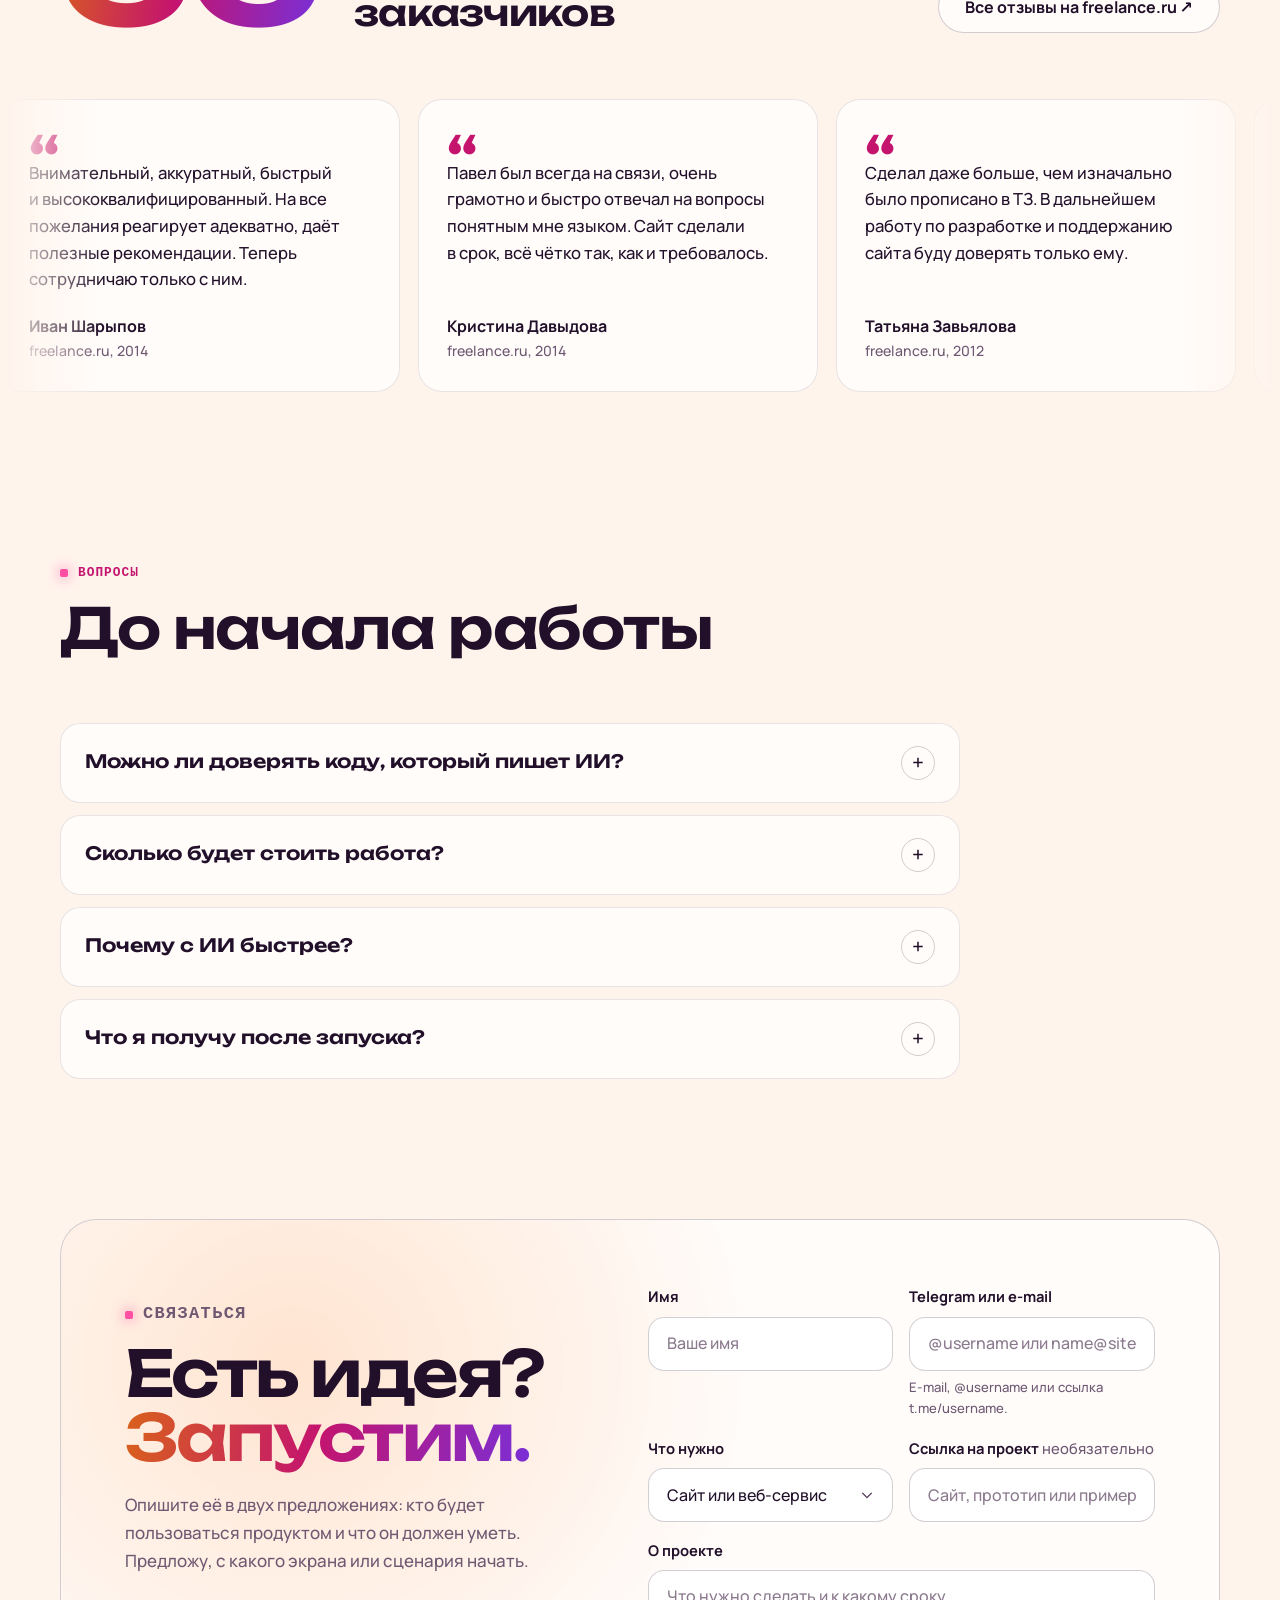
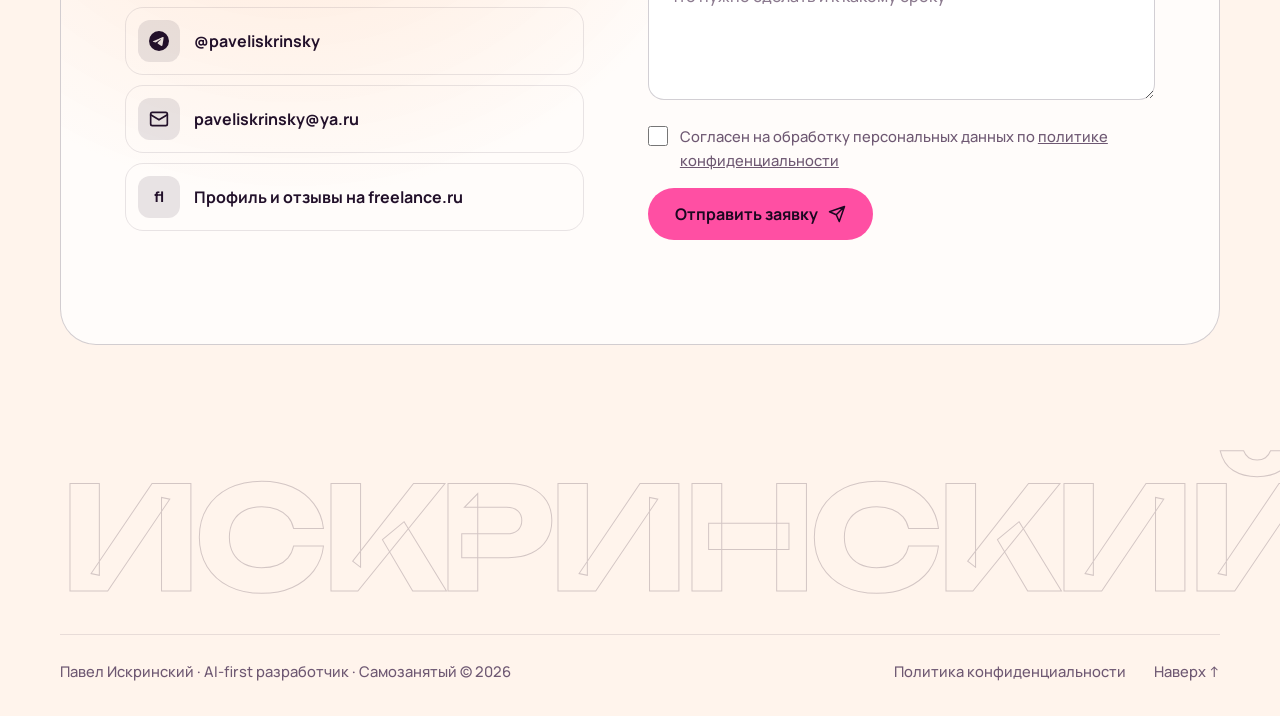
==== commit 95541452: "Несколько инструментов вместо одного в бегущей строке и наборе" ====
--- a/index.html
+++ b/index.html
@@ -30,7 +30,7 @@
       "image": "https://paveliskrinsky.github.io/img/me-800.jpg",
       "email": "mailto:paveliskrinsky@ya.ru",
       "address": { "@type": "PostalAddress", "addressLocality": "Новосибирск", "addressCountry": "RU" },
-      "knowsAbout": ["AI-first разработка", "Claude Code", "Прототипирование", "Веб-дизайн", "UI/UX", "Figma", "HTML", "CSS", "JavaScript", "TypeScript", "Astro", "PHP", "Laravel", "1С-Битрикс", "Python", "Node.js", "Автоматизация заявок"],
+      "knowsAbout": ["AI-first разработка", "ИИ-агенты", "LLM: Claude, ChatGPT, DeepSeek", "Прототипирование", "Веб-дизайн", "UI/UX", "Figma", "HTML", "CSS", "JavaScript", "TypeScript", "Astro", "PHP", "Laravel", "1С-Битрикс", "Python", "Node.js", "Автоматизация заявок"],
       "sameAs": [
         "https://github.com/paveliskrinsky",
         "https://t.me/paveliskrinsky",
@@ -1952,8 +1952,10 @@
       </div>
       <div class="marquee" data-marquee>
         <ul class="marquee-track">
-          <li class="chip">Claude Code</li>
           <li class="chip">ИИ-агенты</li>
+          <li class="chip">Claude</li>
+          <li class="chip">ChatGPT</li>
+          <li class="chip">DeepSeek</li>
           <li class="chip">MCP</li>
           <li class="chip">Astro</li>
           <li class="chip">TypeScript</li>
@@ -2225,7 +2227,10 @@
 
         <ul class="tools reveal">
           <li><strong>Мой набор:</strong></li>
-          <li>Claude Code</li>
+          <li>Claude</li>
+          <li>ChatGPT</li>
+          <li>DeepSeek</li>
+          <li>другие модели под&nbsp;задачу</li>
           <li>MCP-серверы</li>
           <li>Figma API</li>
           <li>браузерные проверки</li>
